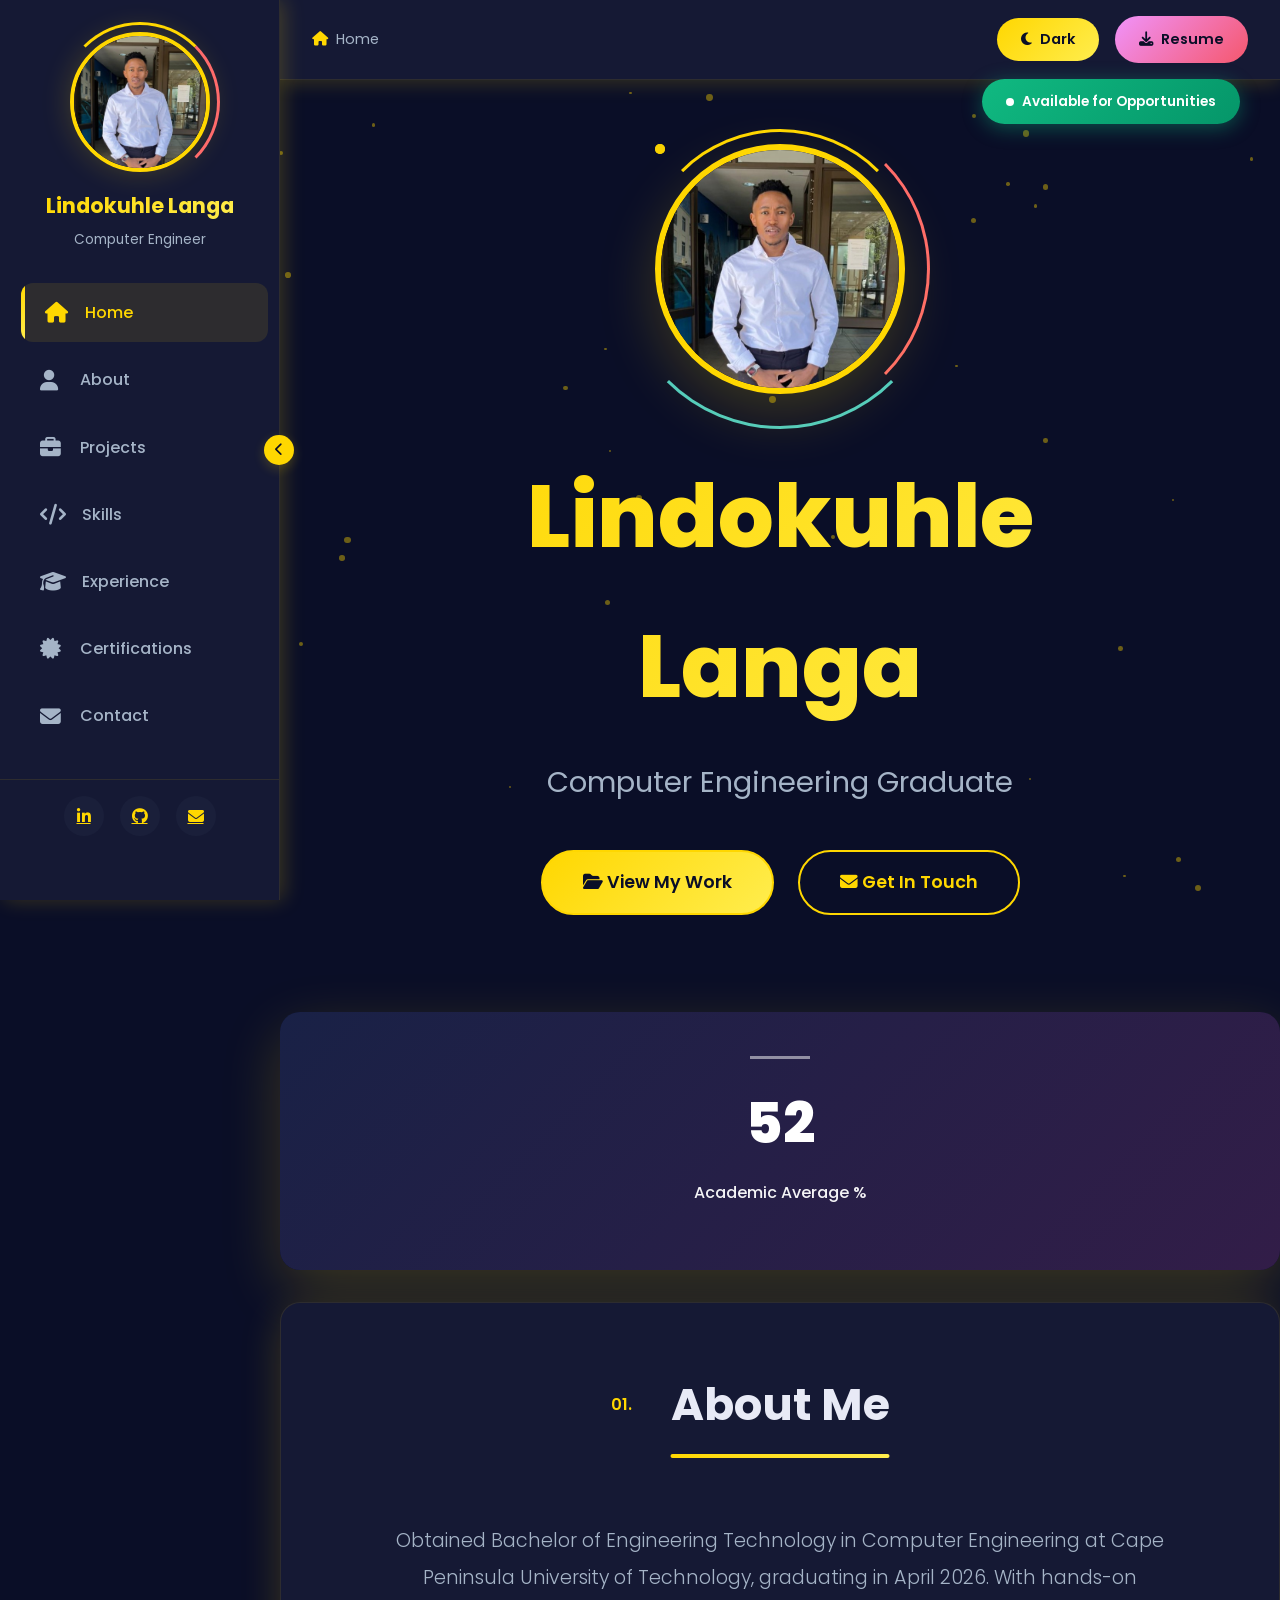
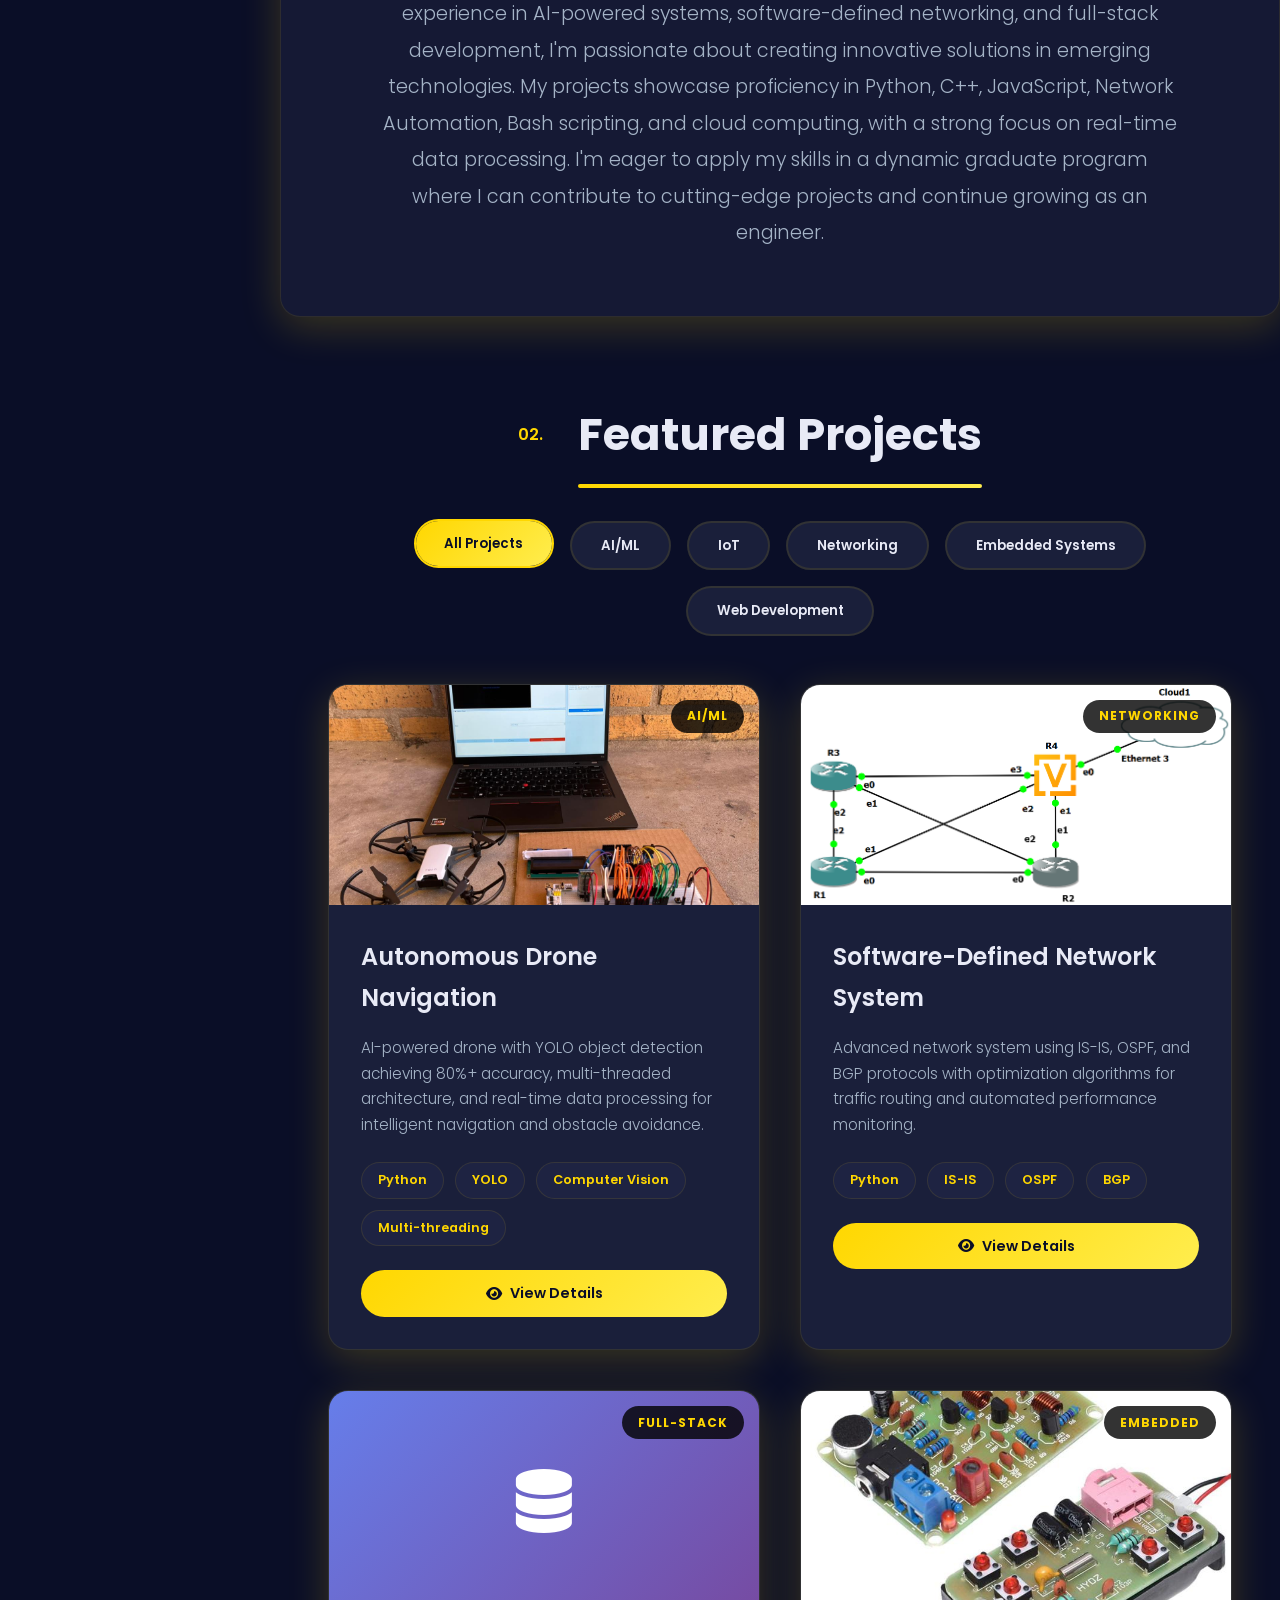
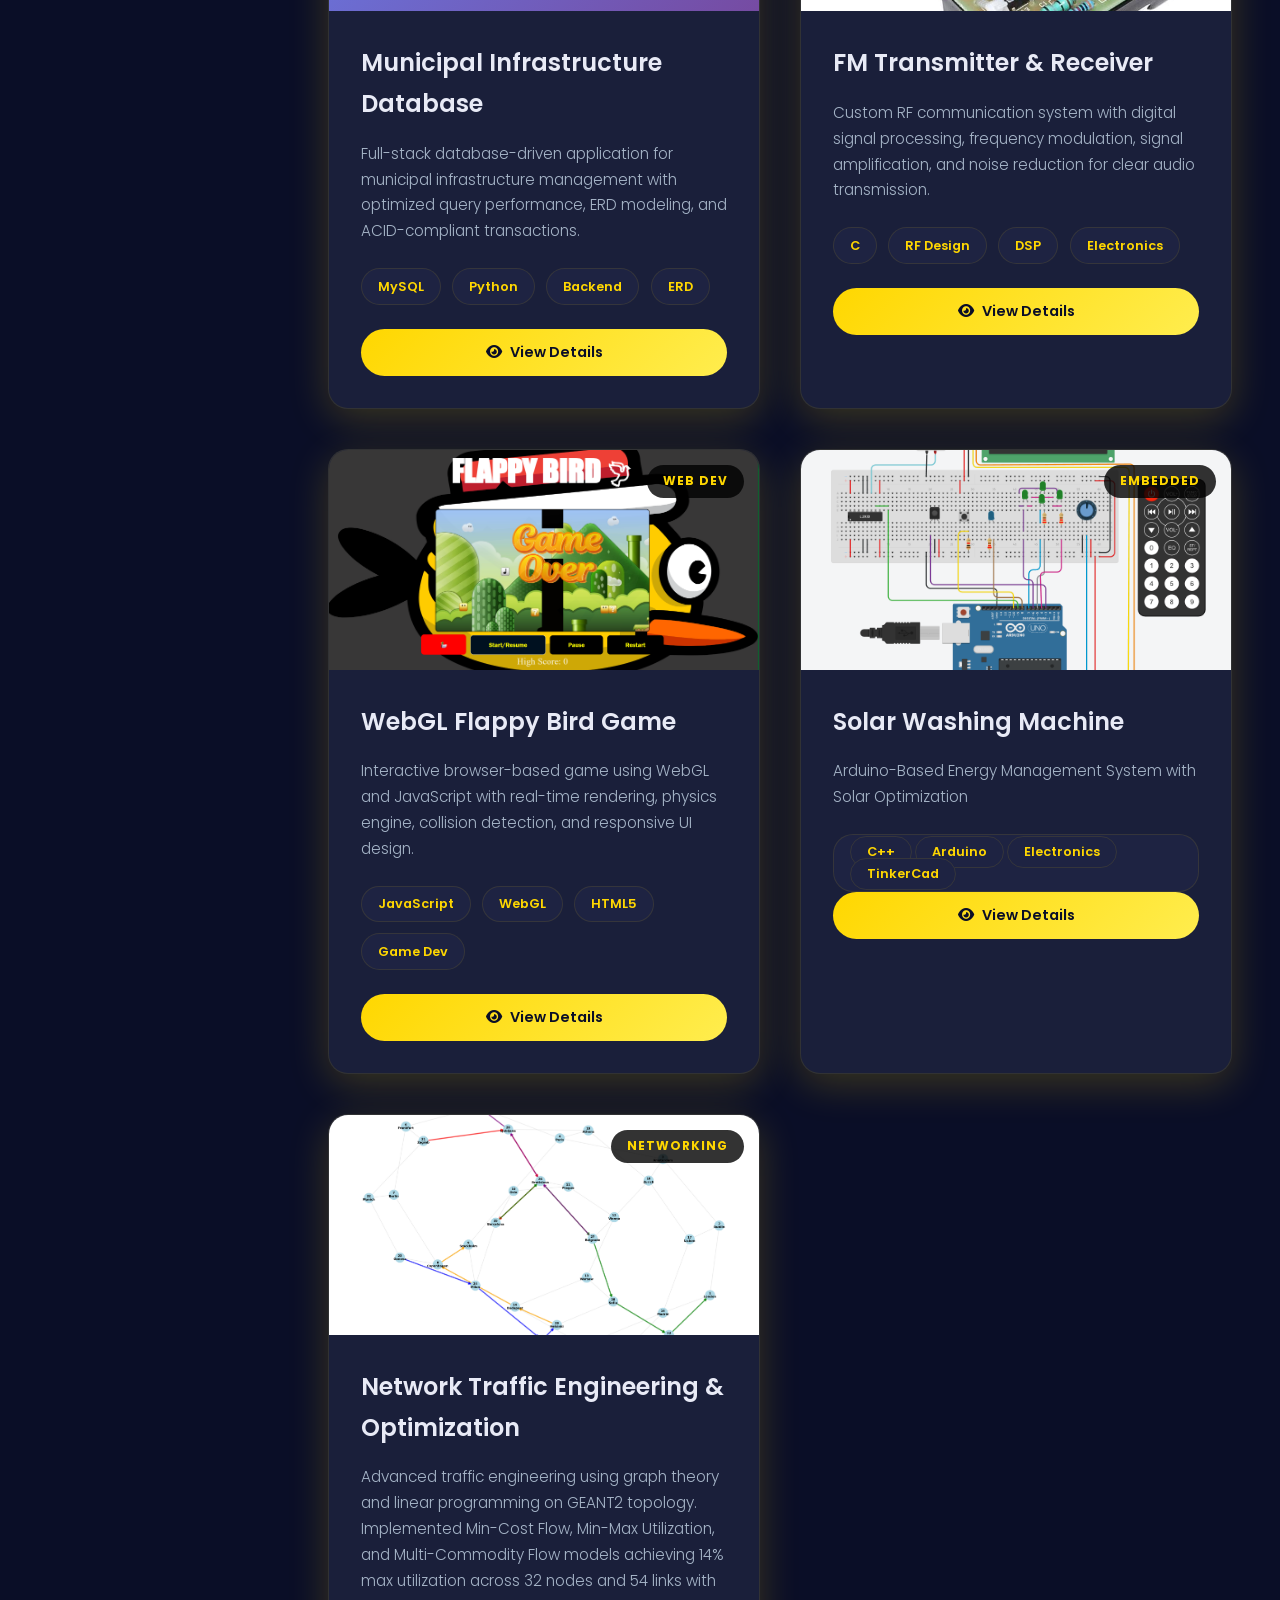
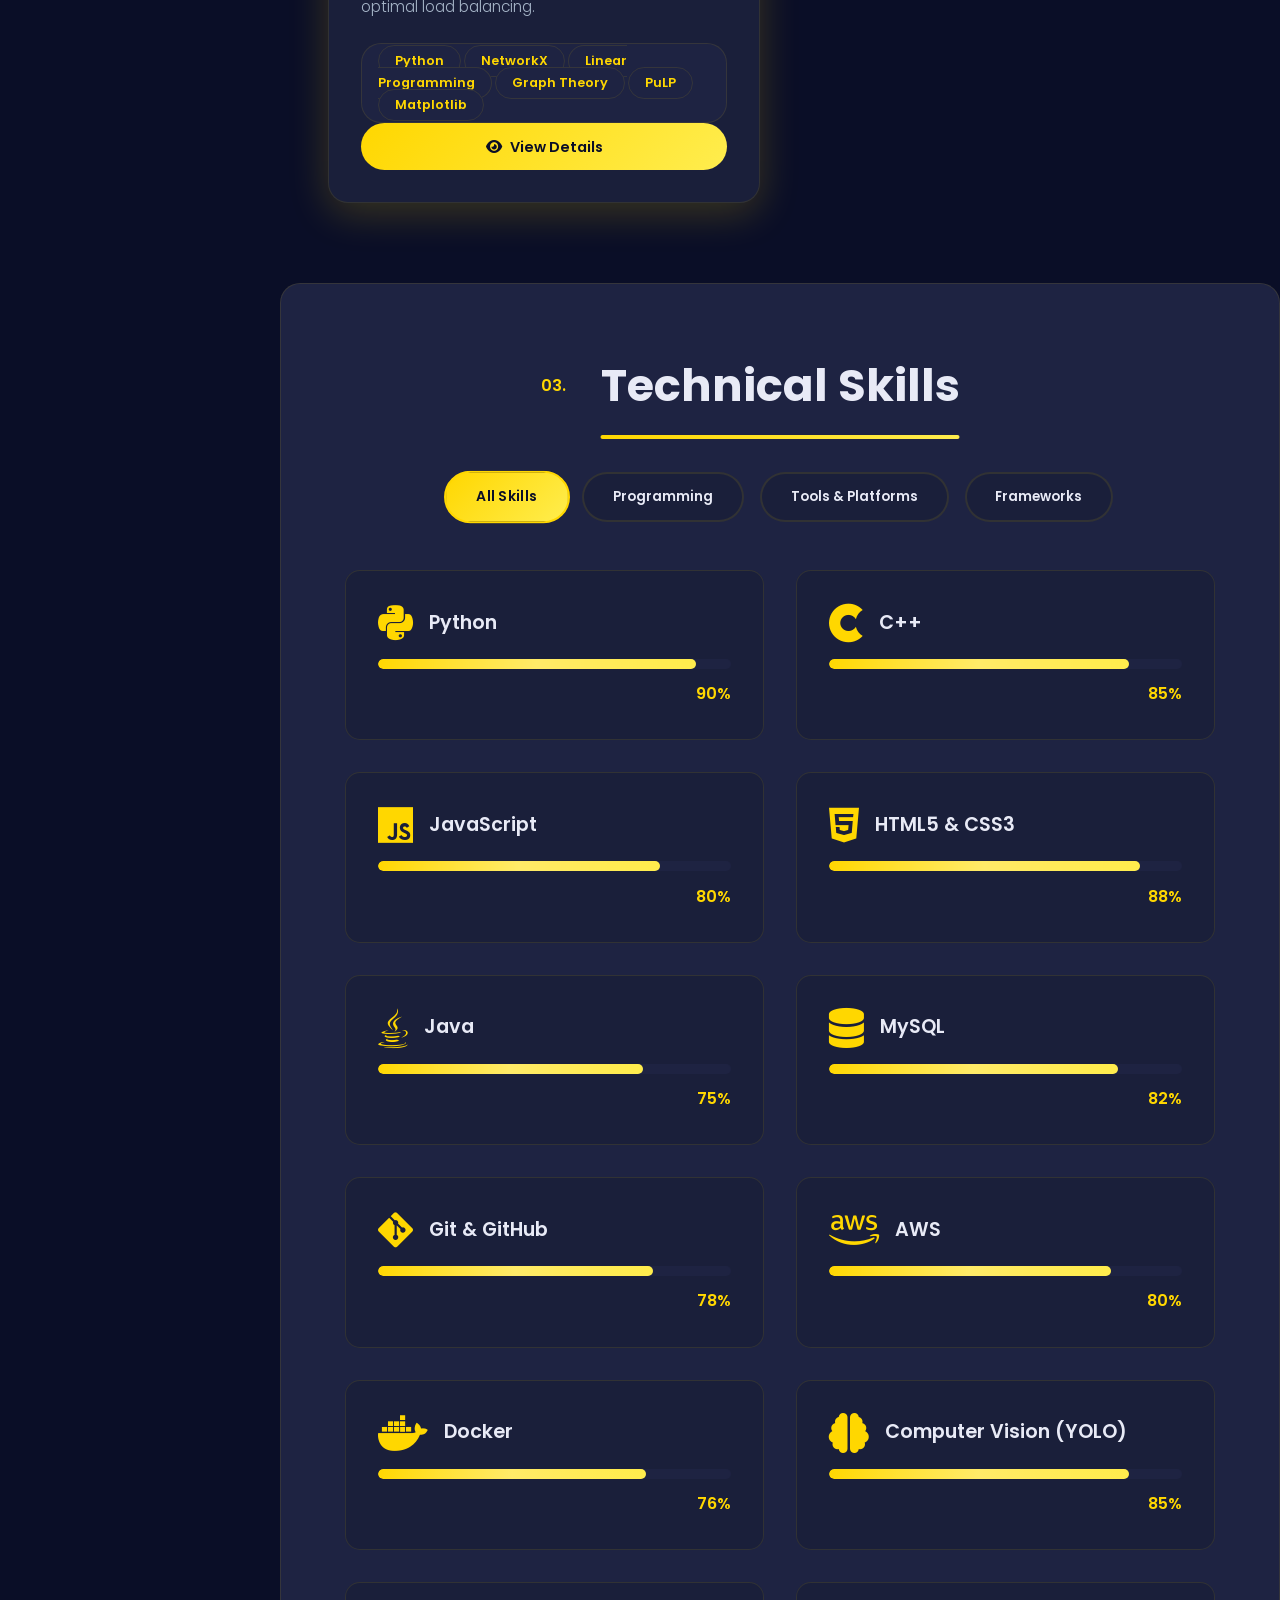
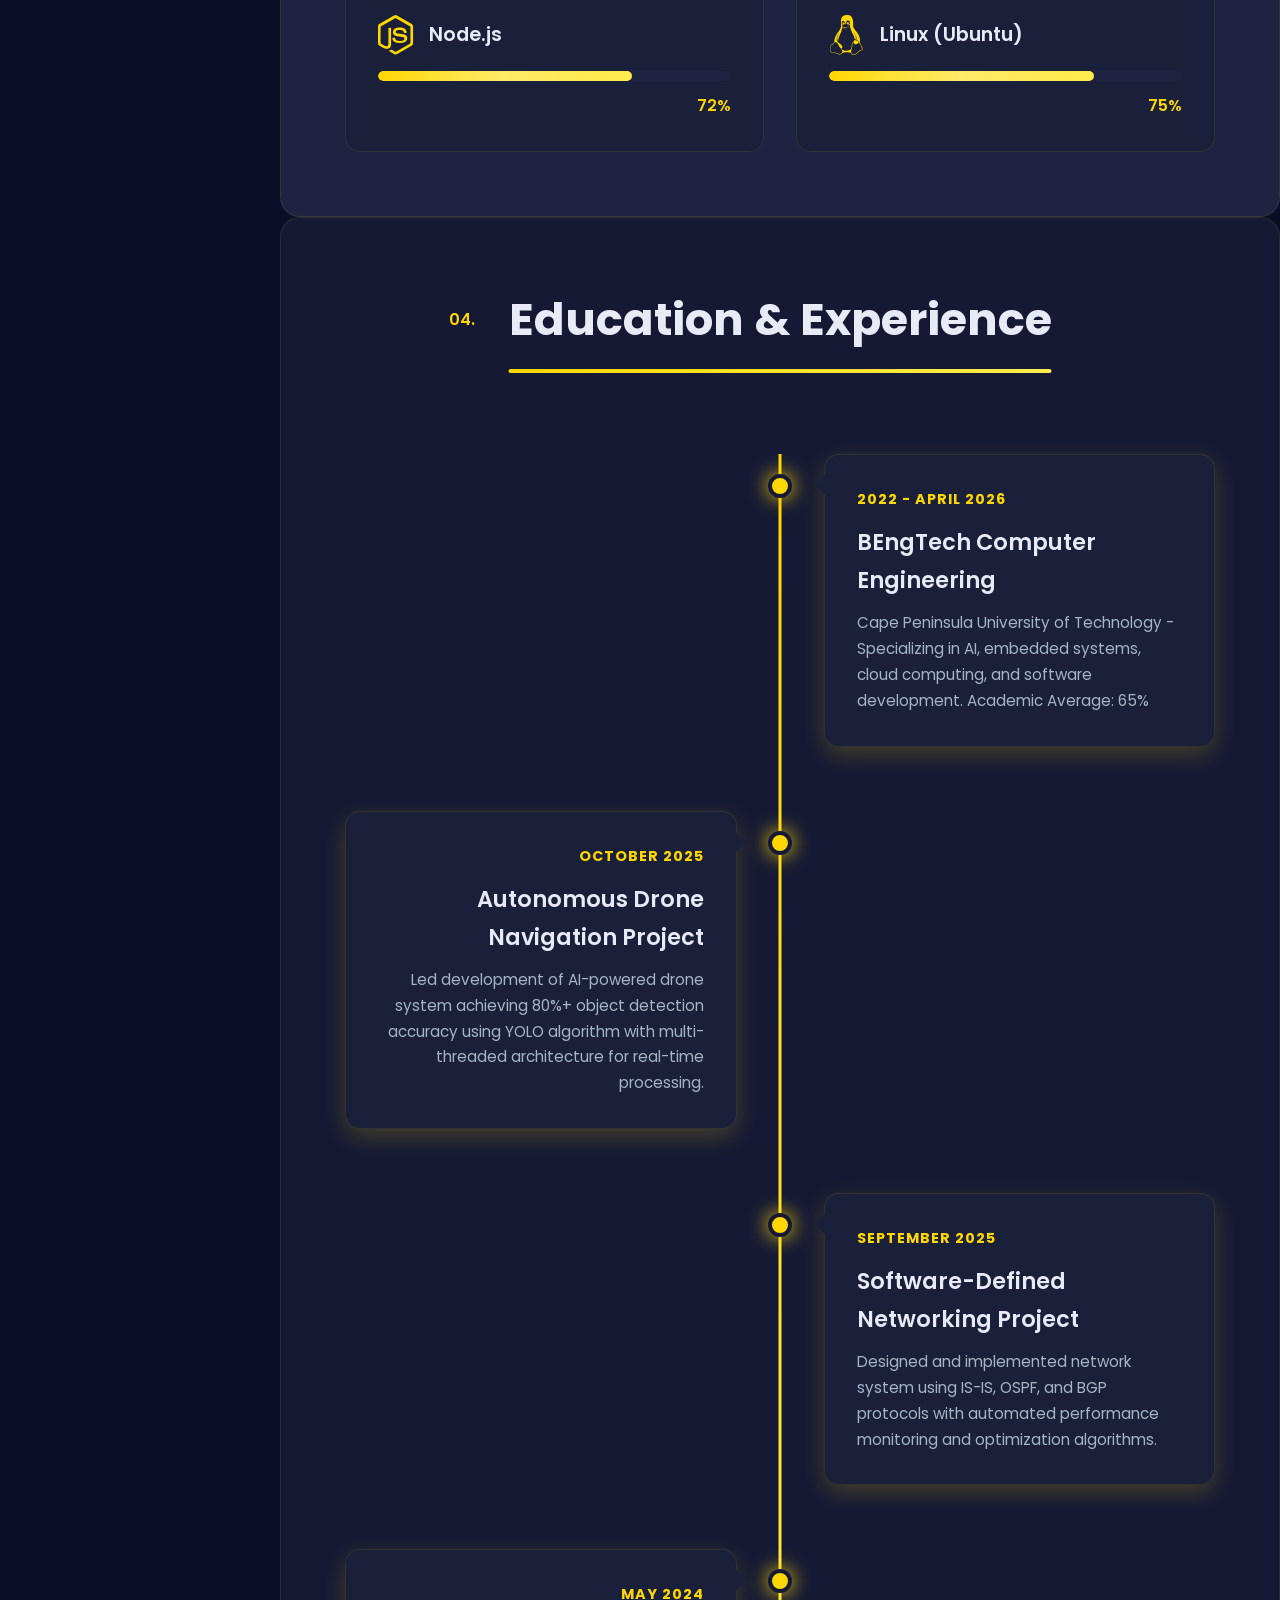
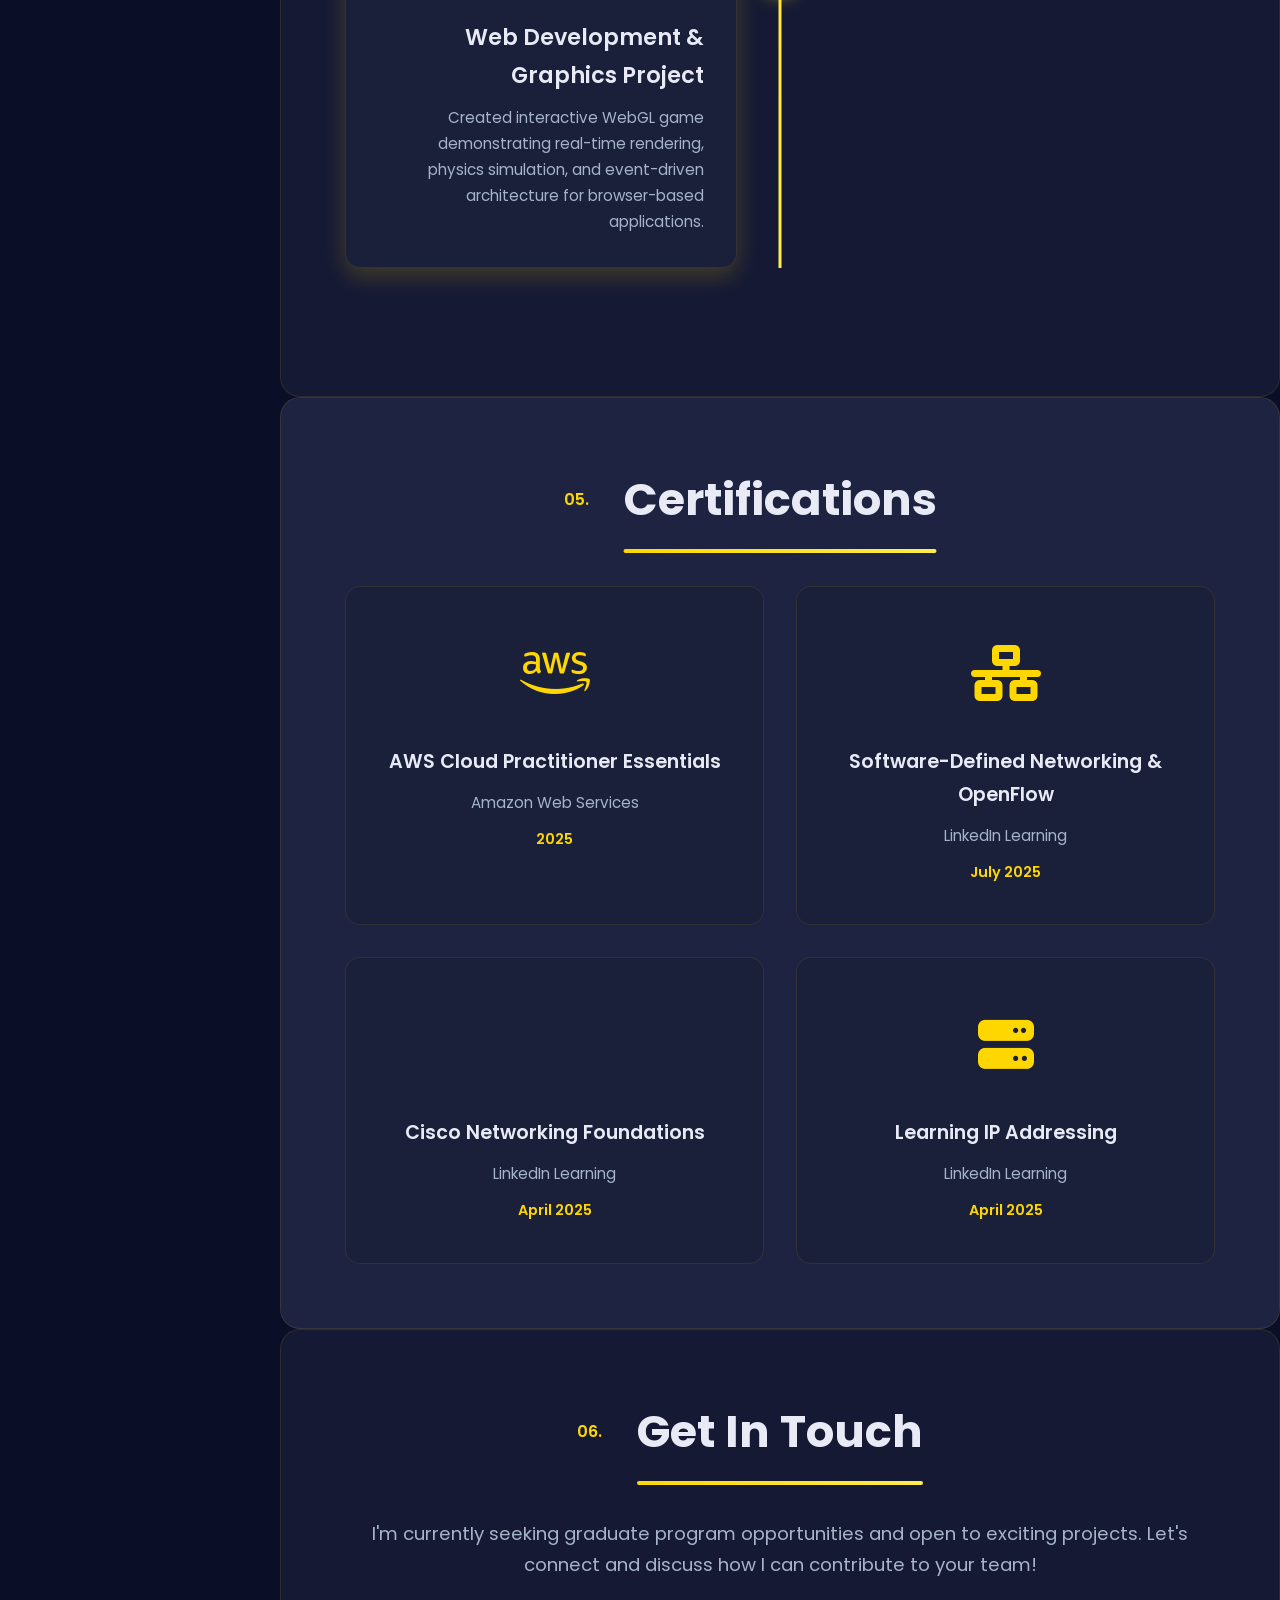
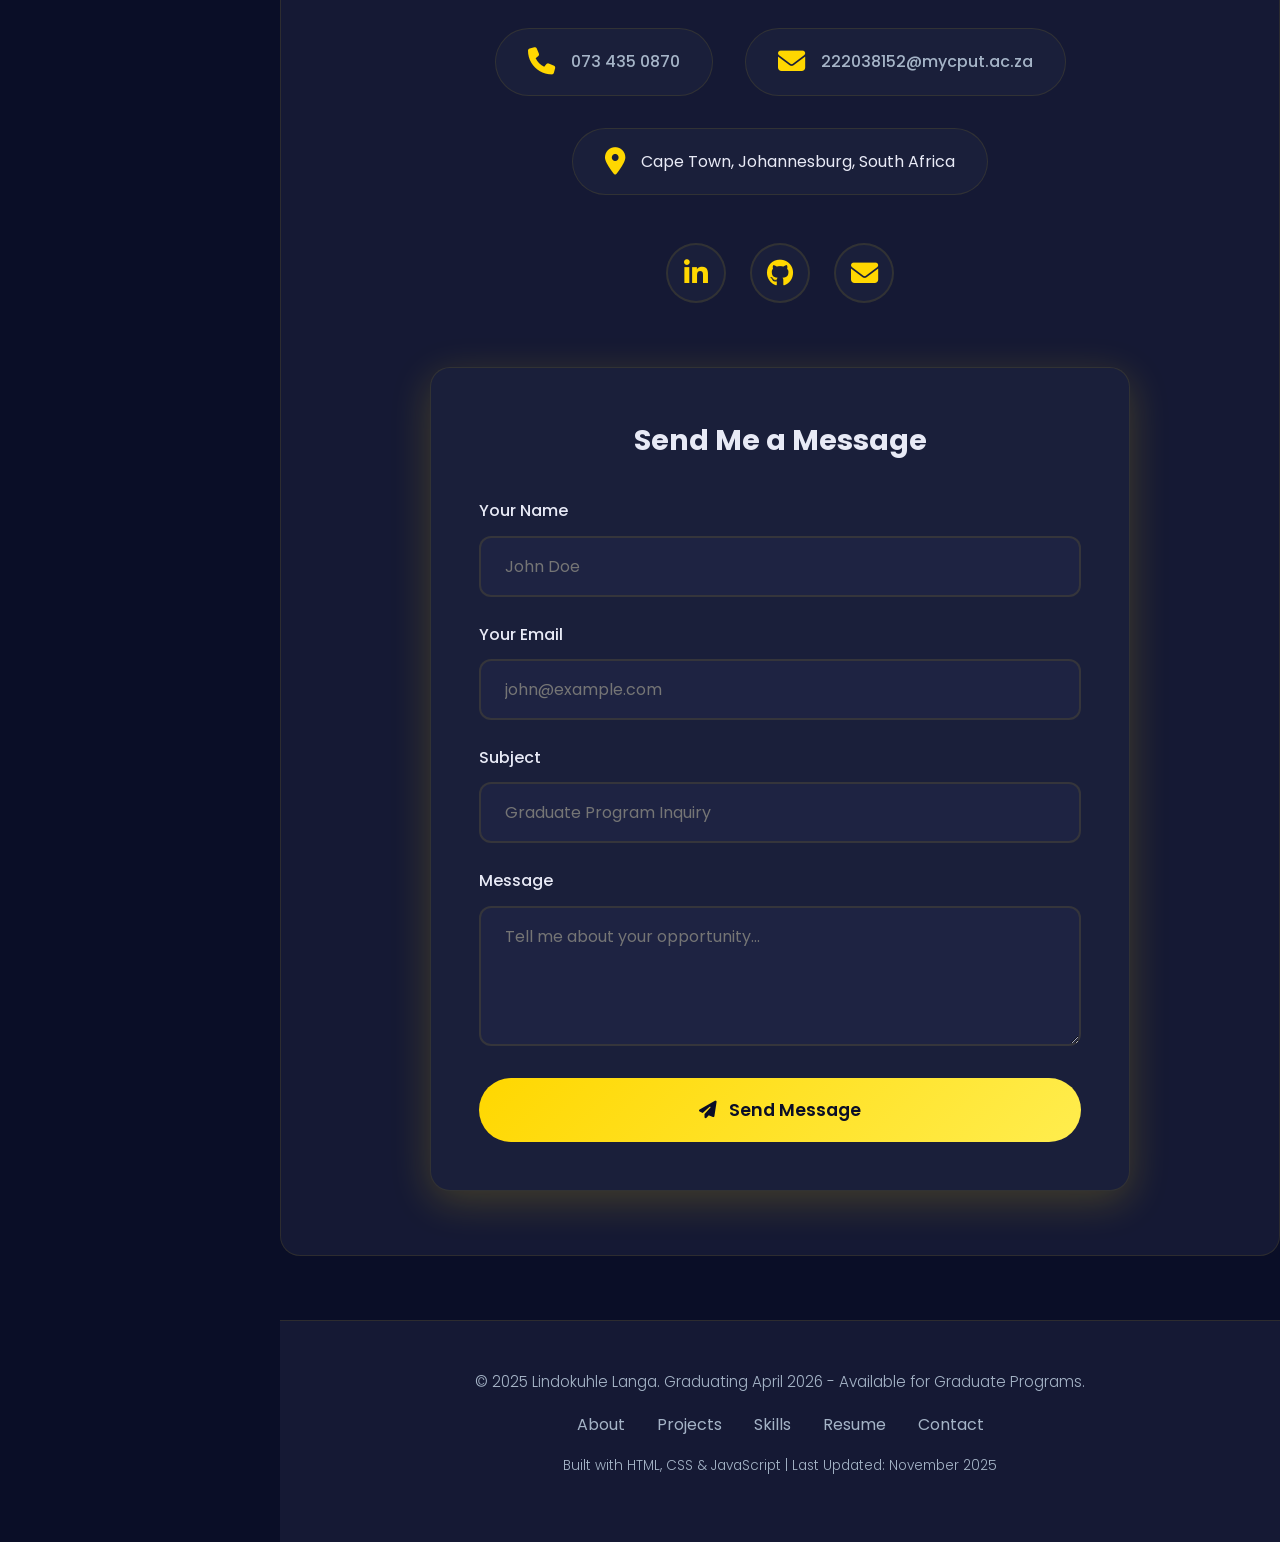
==== index.html @ ed855243 "Update index.html" ====
<!DOCTYPE html>
<html lang="en">
<head>
  <meta charset="UTF-8">
  <meta name="viewport" content="width=device-width, initial-scale=1.0">
  <title>Lindokuhle Langa | Computer Engineering Portfolio</title>
  
  <!-- Font for Icons -->
  <link rel="stylesheet" href="https://cdnjs.cloudflare.com/ajax/libs/font-awesome/6.4.0/css/all.min.css">
  <link rel="stylesheet" href="index.css">

  <!-- Google Fonts -->
  <link href="https://fonts.googleapis.com/css2?family=Poppins:wght@300;400;500;600;700;800&display=swap" rel="stylesheet">
  
</head>
<body>
  <!-- Particle Background -->
  <div class="particles-bg" id="particlesBg"></div>

  <!-- Mobile Menu Toggle -->
  <button class="mobile-menu-toggle" onclick="toggleMobileMenu()">
    <i class="fas fa-bars"></i>
  </button>

  <!-- Availability Badge -->
  <div class="availability-badge">
    <span class="status-dot"></span>
    Available for Opportunities
  </div>

  <!-- Sidebar Navigation -->
  <aside class="sidebar" id="sidebar">
    <button class="sidebar-toggle" onclick="toggleSidebar()">
      <i class="fas fa-chevron-left"></i>
    </button>

    <div class="sidebar-profile">
      <div class="sidebar-photo-container">
        <div class="photo-ring"></div>
        
        <img src="images/photo.jpeg" alt="Lindokuhle Langa" class="sidebar-photo">
      </div>
      <div class="sidebar-name">Lindokuhle Langa</div>
      <div class="sidebar-title">Computer Engineer</div>
    </div>

    <nav class="sidebar-nav">
      <a href="#hero" class="nav-link active" data-page="home">
        <i class="fas fa-home"></i>
        <span>Home</span>
      </a>
      <a href="#about" class="nav-link" data-page="home">
        <i class="fas fa-user"></i>
        <span>About</span>
      </a>
      <a href="#projects" class="nav-link" data-page="home">
        <i class="fas fa-briefcase"></i>
        <span>Projects</span>
      </a>
      <a href="#skills" class="nav-link" data-page="home">
        <i class="fas fa-code"></i>
        <span>Skills</span>
      </a>
      <a href="#experience" class="nav-link" data-page="home">
        <i class="fas fa-graduation-cap"></i>
        <span>Experience</span>
      </a>
      <a href="#certifications" class="nav-link" data-page="home">
        <i class="fas fa-certificate"></i>
        <span>Certifications</span>
      </a>
      <a href="#contact" class="nav-link" data-page="home">
        <i class="fas fa-envelope"></i>
        <span>Contact</span>
      </a>
    </nav>

    <div class="sidebar-footer">
      <div class="sidebar-social">
        <a href="https://www.linkedin.com/in/lindokuhle-langa-6b65a6280" target="_blank" title="LinkedIn">
          <i class="fab fa-linkedin-in"></i>
        </a>
        <a href="https://github.com/lindokuhlelanga" target="_blank" title="GitHub">
          <i class="fab fa-github"></i>
        </a>
        <a href="mailto:222038152@mycput.ac.za" title="Email">
          <i class="fas fa-envelope"></i>
        </a>
      </div>
    </div>
  </aside>

  <!-- Main Content -->
  <div class="main-content">
    <!-- Top Bar -->
    <div class="top-bar">
      <div class="breadcrumb">
        <i class="fas fa-home"></i>
        <span id="breadcrumbPath">Home</span>
      </div>
      <div class="top-bar-actions">
        <button class="theme-toggle" onclick="toggleTheme()">
          <i class="fas fa-moon"></i>
          <span>Dark</span>
        </button>
        
        <a href="Lindokuhle_Langa_CV_2025.pdf" download class="download-cv-btn">
          <i class="fas fa-download"></i>
          <span>Resume</span>
        </a>
      </div>
    </div>

    <!-- ============================================
         MAIN PORTFOLIO PAGE
         ============================================ -->
    <div id="mainPage" class="page-view active">
      <!-- Hero Section -->
      <section class="hero" id="hero">
        <div class="hero-content">
          <div class="hero-photo-section">
            <div class="hero-photo-container">
              <div class="photo-ring-1"></div>
              <div class="photo-ring-2"></div>
              <div class="photo-ring-3"></div>
              <div class="photo-particle"></div>
              <div class="photo-particle"></div>
              <div class="photo-particle"></div>
              <div class="photo-particle"></div>
              <img src="images/photo.jpeg" alt="Lindokuhle Langa" class="hero-photo">
            </div>
          </div>

          
          <h1>Lindokuhle Langa</h1>
          <div class="typing-text" id="typingText"></div>
          
          <div class="hero-buttons">
            <a href="#projects" class="hero-btn primary">
              <span><i class="fas fa-folder-open"></i> View My Work</span>
            </a>
            <a href="#contact" class="hero-btn secondary">
              <span><i class="fas fa-envelope"></i> Get In Touch</span>
            </a>
          </div>
        </div>
      </section>

      <!-- Statistics Section -->
      <div class="stats-section">
        <div class="stats-grid">
          <div class="stat-item">
            <span class="stat-number" data-target="65">0</span>
            <span class="stat-label">Academic Average %</span>
          </div>
        </div>
      </div>

      <!-- About Section -->
      <section id="about">
        <h2 data-number="01.">About Me</h2>
        <p>
          Obtained Bachelor of Engineering Technology in Computer Engineering at Cape Peninsula University of Technology,  
          graduating in April 2026. With hands-on experience in AI-powered systems, software-defined networking, 
          and full-stack development, I'm passionate about creating innovative solutions in emerging technologies. 
          My projects showcase proficiency in Python, C++, JavaScript, Network Automation, Bash scripting, and cloud computing, with a strong focus 
          on real-time data processing. I'm eager to apply my skills in a dynamic graduate program where I can contribute to 
          cutting-edge projects and continue growing as an engineer.
        </p>
      </section>

      <!-- Projects Section -->
      <section id="projects">
        <h2 data-number="02.">Featured Projects</h2>
        
        <div class="project-filters">
          <button class="filter-btn active" data-filter="all">All Projects</button>
          <button class="filter-btn" data-filter="ai">AI/ML</button>
          <button class="filter-btn" data-filter="iot">IoT</button>
          <button class="filter-btn" data-filter="networking">Networking</button>
          <button class="filter-btn" data-filter="embedded">Embedded Systems</button>
          <button class="filter-btn" data-filter="web">Web Development</button>
        </div>

        <div class="projects-grid">
          
          <!-- Project 1: Autonomous Drone -->
          <div class="project" data-category="ai iot" data-project="drone">
            <div class="project-image">
              <img src="images/DroneSystem.png">
              <span class="project-category">AI/ML</span>
            </div>
            <div class="project-content">
              <h3>Autonomous Drone Navigation</h3>
              <p>
                AI-powered drone with YOLO object detection achieving 80%+ accuracy, multi-threaded architecture, 
                and real-time data processing for intelligent navigation and obstacle avoidance.
              </p>
              <div class="tech-tags">
                <span class="tech-tag">Python</span>
                <span class="tech-tag">YOLO</span>
                <span class="tech-tag">Computer Vision</span>
                <span class="tech-tag">Multi-threading</span>
              </div>
              <div class="project-links">
                <a href="#" class="project-link" onclick="viewProject('drone'); return false;">
                  <i class="fas fa-eye"></i> View Details
                </a>
              </div>
            </div>
          </div>

          <!-- Project 2: Software-Defined Network -->
          <div class="project" data-category="networking" data-project="sdn">
            <div class="project-image">
              <img src="images/SDN.png">
              <span class="project-category">Networking</span>
            </div>
            <div class="project-content">
              <h3>Software-Defined Network System</h3>
              <p>
                Advanced network system using IS-IS, OSPF, and BGP protocols with optimization algorithms 
                for traffic routing and automated performance monitoring.
              </p>
              <div class="tech-tags">
                <span class="tech-tag">Python</span>
                <span class="tech-tag">IS-IS</span>
                <span class="tech-tag">OSPF</span>
                <span class="tech-tag">BGP</span>
              </div>
              <div class="project-links">
                <a href="#" class="project-link" onclick="viewProject('sdn'); return false;">
                  <i class="fas fa-eye"></i> View Details
                </a>
              </div>
            </div>
          </div>

          <!-- Project 3: Database Application -->
          <div class="project" data-category="web" data-project="database">
            <div class="project-image">
              <i class="fas fa-database"></i>
              <span class="project-category">Full-Stack</span>
            </div>
            <div class="project-content">
              <h3>Municipal Infrastructure Database</h3>
              <p>
                Full-stack database-driven application for municipal infrastructure management with 
                optimized query performance, ERD modeling, and ACID-compliant transactions.
              </p>
              <div class="tech-tags">
                <span class="tech-tag">MySQL</span>
                <span class="tech-tag">Python</span>
                <span class="tech-tag">Backend</span>
                <span class="tech-tag">ERD</span>
              </div>
              <div class="project-links">
                <a href="#" class="project-link" onclick="viewProject('database'); return false;">
                  <i class="fas fa-eye"></i> View Details
                </a>
              </div>
            </div>
          </div>

          <!-- Project 4: FM Transmitter -->
          <div class="project" data-category="embedded" data-project="fm">
            <div class="project-image">
              <img src="images/FM.png">
              <span class="project-category">Embedded</span>
            </div>
            <div class="project-content">
              <h3>FM Transmitter & Receiver</h3>
              <p>
                Custom RF communication system with digital signal processing, frequency modulation, 
                signal amplification, and noise reduction for clear audio transmission.
              </p>
              <div class="tech-tags">
                <span class="tech-tag">C</span>
                <span class="tech-tag">RF Design</span>
                <span class="tech-tag">DSP</span>
                <span class="tech-tag">Electronics</span>
              </div>
              <div class="project-links">
                <a href="#" class="project-link" onclick="viewProject('fm'); return false;">
                  <i class="fas fa-eye"></i> View Details
                </a>
              </div>
            </div>
          </div> 

          <!-- Project 5: Flappy Bird Game -->
          <div class="project" data-category="web" data-project="game">
            <div class="project-image">
              <img src="images/FlappybirdImg.png">
              <span class="project-category">Web Dev</span>
            </div>
            <div class="project-content">
              <h3>WebGL Flappy Bird Game</h3>
              <p>
                Interactive browser-based game using WebGL and JavaScript with real-time rendering, 
                physics engine, collision detection, and responsive UI design.
              </p>
              <div class="tech-tags">
                <span class="tech-tag">JavaScript</span>
                <span class="tech-tag">WebGL</span>
                <span class="tech-tag">HTML5</span>
                <span class="tech-tag">Game Dev</span>
              </div>
              <div class="project-links">
                <a href="#" class="project-link" onclick="viewProject('game'); return false;">
                  <i class="fas fa-eye"></i> View Details
                </a>
              </div>
            </div>
          </div>

          

          <!--Project 6: Solar Washing Machine Simulation-->
          <div class="project" data-category="embedded" data-project="simulation">
            <div class="project-image">
              <img src="images/WashingMachineImg.png">
              <span class="project-category">Embedded</span>
            </div>
            <div class="project-content">
                <h3>Solar Washing Machine</h3>
                <p>
                  Arduino-Based Energy Management System with Solar Optimization
                </p>
                <div class="tech-tag">
                  <span class="tech-tag">C++</span>
                  <span class="tech-tag">Arduino</span>
                  <span class="tech-tag">Electronics</span>
                  <span class="tech-tag">TinkerCad</span>
                </div>
                <div class="project-links">
                  <a href="#" class="project-link" onclick="viewProject('Embedded'); return false;">
                    <i class="fas fa-eye"></i>View Details
                  </a>
                </div>
             </div>
          </div>

          <!--Project 7: Network Traffic Optimization-->
          <div class="project" data-category="networking" data-project="network-optimization">
            <div class="project-image">
              <img src="images/mcf_visualization.png">
              <span class="project-category">Networking</span>
            </div>
            <div class="project-content">
              <h3>Network Traffic Engineering & Optimization</h3>
              <p>
                Advanced traffic engineering using graph theory and linear programming on GEANT2 topology. Implemented Min-Cost Flow, Min-Max Utilization, and Multi-Commodity Flow models achieving 14% max utilization across 32 nodes and 54 links with optimal load balancing.
              </p>
              <div class="tech-tag">
                <span class="tech-tag">Python</span>
                <span class="tech-tag">NetworkX</span>
                <span class="tech-tag">Linear Programming</span>
                <span class="tech-tag">Graph Theory</span>
                <span class="tech-tag">PuLP</span>
                <span class="tech-tag">Matplotlib</span>
              </div>
              <div class="project-links">
                <a href="#" class="project-link" onclick="viewProject('network-optimization'); return false;">
                  <i class="fas fa-eye"></i>View Details
                </a>
              </div>
            </div>
          </div>

        </div>
      </section>

      <!-- Skills Section -->
      <section id="skills">
        <h2 data-number="03.">Technical Skills</h2>
        
        <div class="skill-categories">
          <button class="category-tab active" data-category="all">All Skills</button>
          <button class="category-tab" data-category="programming">Programming</button>
          <button class="category-tab" data-category="tools">Tools & Platforms</button>
          <button class="category-tab" data-category="frameworks">Frameworks</button>
        </div>

        <div class="skills-container">
          
          <div class="skill-item" data-progress="90" data-category="programming">
            <div class="skill-header">
              <i class="fab fa-python skill-icon"></i>
              <span class="skill-name">Python</span>
            </div>
            <div class="skill-bar">
              <div class="skill-progress" style="--progress: 90%"></div>
            </div>
            <div class="skill-percentage">90%</div>
          </div>

          <div class="skill-item" data-progress="85" data-category="programming">
            <div class="skill-header">
              <i class="fab fa-cuttlefish skill-icon"></i>
              <span class="skill-name">C++</span>
            </div>
            <div class="skill-bar">
              <div class="skill-progress" style="--progress: 85%"></div>
            </div>
            <div class="skill-percentage">85%</div>
          </div>

          <div class="skill-item" data-progress="80" data-category="programming">
            <div class="skill-header">
              <i class="fab fa-js skill-icon"></i>
              <span class="skill-name">JavaScript</span>
            </div>
            <div class="skill-bar">
              <div class="skill-progress" style="--progress: 80%"></div>
            </div>
            <div class="skill-percentage">80%</div>
          </div>

          <div class="skill-item" data-progress="88" data-category="programming">
            <div class="skill-header">
              <i class="fab fa-html5 skill-icon"></i>
              <span class="skill-name">HTML5 & CSS3</span>
            </div>
            <div class="skill-bar">
              <div class="skill-progress" style="--progress: 88%"></div>
            </div>
            <div class="skill-percentage">88%</div>
          </div>

          <div class="skill-item" data-progress="75" data-category="programming">
            <div class="skill-header">
              <i class="fab fa-java skill-icon"></i>
              <span class="skill-name">Java</span>
            </div>
            <div class="skill-bar">
              <div class="skill-progress" style="--progress: 75%"></div>
            </div>
            <div class="skill-percentage">75%</div>
          </div>

          <div class="skill-item" data-progress="82" data-category="tools">
            <div class="skill-header">
              <i class="fas fa-database skill-icon"></i>
              <span class="skill-name">MySQL</span>
            </div>
            <div class="skill-bar">
              <div class="skill-progress" style="--progress: 82%"></div>
            </div>
            <div class="skill-percentage">82%</div>
          </div>

          <div class="skill-item" data-progress="78" data-category="tools">
            <div class="skill-header">
              <i class="fab fa-git-alt skill-icon"></i>
              <span class="skill-name">Git & GitHub</span>
            </div>
            <div class="skill-bar">
              <div class="skill-progress" style="--progress: 78%"></div>
            </div>
            <div class="skill-percentage">78%</div>
          </div>

          <div class="skill-item" data-progress="80" data-category="tools">
            <div class="skill-header">
              <i class="fab fa-aws skill-icon"></i>
              <span class="skill-name">AWS</span>
            </div>
            <div class="skill-bar">
              <div class="skill-progress" style="--progress: 80%"></div>
            </div>
            <div class="skill-percentage">80%</div>
          </div>

          <div class="skill-item" data-progress="76" data-category="tools">
            <div class="skill-header">
              <i class="fab fa-docker skill-icon"></i>
              <span class="skill-name">Docker</span>
            </div>
            <div class="skill-bar">
              <div class="skill-progress" style="--progress: 76%"></div>
            </div>
            <div class="skill-percentage">76%</div>
          </div>

          <div class="skill-item" data-progress="85" data-category="frameworks">
            <div class="skill-header">
              <i class="fas fa-brain skill-icon"></i>
              <span class="skill-name">Computer Vision (YOLO)</span>
            </div>
            <div class="skill-bar">
              <div class="skill-progress" style="--progress: 85%"></div>
            </div>
            <div class="skill-percentage">85%</div>
          </div>

          <div class="skill-item" data-progress="72" data-category="frameworks">
            <div class="skill-header">
              <i class="fab fa-node-js skill-icon"></i>
              <span class="skill-name">Node.js</span>
            </div>
            <div class="skill-bar">
              <div class="skill-progress" style="--progress: 72%"></div>
            </div>
            <div class="skill-percentage">72%</div>
          </div>

          <div class="skill-item" data-progress="75" data-category="programming">
            <div class="skill-header">
              <i class="fab fa-linux skill-icon"></i>
              <span class="skill-name">Linux (Ubuntu)</span>
            </div>
            <div class="skill-bar">
              <div class="skill-progress" style="--progress: 75%"></div>
            </div>
            <div class="skill-percentage">75%</div>
          </div>

        </div>
      </section>

      <!-- Experience Timeline -->
      <section id="experience">
        <h2 data-number="04.">Education & Experience</h2>
        <div class="timeline">
          
          <div class="timeline-item">
            <div class="timeline-dot"></div>
            <div class="timeline-content">
              <div class="timeline-date">2022 - April 2026</div>
              <div class="timeline-title">BEngTech Computer Engineering</div>
              <div class="timeline-description">
                Cape Peninsula University of Technology - Specializing in AI, embedded systems, 
                cloud computing, and software development. Academic Average: 65%
              </div>
            </div>
          </div>

          <div class="timeline-item">
            <div class="timeline-dot"></div>
            <div class="timeline-content">
              <div class="timeline-date">October 2025</div>
              <div class="timeline-title">Autonomous Drone Navigation Project</div>
              <div class="timeline-description">
                Led development of AI-powered drone system achieving 80%+ object detection accuracy 
                using YOLO algorithm with multi-threaded architecture for real-time processing.
              </div>
            </div>
          </div>

          <div class="timeline-item">
            <div class="timeline-dot"></div>
            <div class="timeline-content">
              <div class="timeline-date">September 2025</div>
              <div class="timeline-title">Software-Defined Networking Project</div>
              <div class="timeline-description">
                Designed and implemented network system using IS-IS, OSPF, and BGP protocols with 
                automated performance monitoring and optimization algorithms.
              </div>
            </div>
          </div>

          <div class="timeline-item">
            <div class="timeline-dot"></div>
            <div class="timeline-content">
              <div class="timeline-date">May 2024</div>
              <div class="timeline-title">Web Development & Graphics Project</div>
              <div class="timeline-description">
                Created interactive WebGL game demonstrating real-time rendering, physics simulation, 
                and event-driven architecture for browser-based applications.
              </div>
            </div>
          </div>

        </div>
      </section>

      <!-- Certifications -->
      <section id="certifications">
        <h2 data-number="05.">Certifications</h2>
        <div class="certifications-grid">
          
          <div class="certification-card">
            <div class="cert-icon">
              <i class="fab fa-aws"></i>
            </div>
            <div class="cert-title">AWS Cloud Practitioner Essentials</div>
            <div class="cert-issuer">Amazon Web Services</div>
            <div class="cert-date">2025</div>
          </div>

          <div class="certification-card">
            <div class="cert-icon">
              <i class="fas fa-network-wired"></i>
            </div>
            <div class="cert-title">Software-Defined Networking & OpenFlow</div>
            <div class="cert-issuer">LinkedIn Learning</div>
            <div class="cert-date">July 2025</div>
          </div>

          <div class="certification-card">
            <div class="cert-icon">
              <i class="fab fa-cisco"></i>
            </div>
            <div class="cert-title">Cisco Networking Foundations</div>
            <div class="cert-issuer">LinkedIn Learning</div>
            <div class="cert-date">April 2025</div>
          </div>

          <div class="certification-card">
            <div class="cert-icon">
              <i class="fas fa-server"></i>
            </div>
            <div class="cert-title">Learning IP Addressing</div>
            <div class="cert-issuer">LinkedIn Learning</div>
            <div class="cert-date">April 2025</div>
          </div>

        </div>
      </section>

      <!-- Contact Section -->
      <section id="contact">
        <h2 data-number="06.">Get In Touch</h2>
        <p class="contact-intro">
          I'm currently seeking graduate program opportunities and open to exciting projects. 
          Let's connect and discuss how I can contribute to your team!
        </p>
        
        <div class="contact-methods">
          <div class="contact-item">
            <i class="fas fa-phone"></i>
            <a href="tel:0734350870">073 435 0870</a>
          </div>

          <div class="contact-item">
            <i class="fas fa-envelope"></i>
            <a href="mailto:222038152@mycput.ac.za">222038152@mycput.ac.za</a>
          </div>

          <div class="contact-item">
            <i class="fas fa-map-marker-alt"></i>
            <span>Cape Town, Johannesburg, South Africa</span>
          </div>
        </div>

        <div class="social-links">
          <a href="https://www.linkedin.com/in/lindokuhle-langa-6b65a6280" target="_blank" class="social-link" title="LinkedIn">
            <i class="fab fa-linkedin-in"></i>
          </a>
          <a href="https://github.com/lindokuhlelanga" target="_blank" class="social-link" title="GitHub">
            <i class="fab fa-github"></i>
          </a>
          <a href="mailto:222038152@mycput.ac.za" class="social-link" title="Email">
            <i class="fas fa-envelope"></i>
          </a>
        </div>

        <div class="contact-form-container">
          <h3>Send Me a Message</h3>
          <form action="https://formspree.io/f/mblbqqrq" method="POST" id="contactForm">
            
            <div class="form-group">
              <label for="name">Your Name</label>
              <input type="text" id="name" name="name" required placeholder="John Doe">
            </div>

            <div class="form-group">
              <label for="email">Your Email</label>
              <input type="email" id="email" name="email" required placeholder="john@example.com">
            </div>

            <div class="form-group">
              <label for="subject">Subject</label>
              <input type="text" id="subject" name="subject" required placeholder="Graduate Program Inquiry">
            </div>

            <div class="form-group">
              <label for="message">Message</label>
              <textarea id="message" name="message" required placeholder="Tell me about your opportunity..."></textarea>
            </div>

            <button type="submit" class="submit-btn">
              <i class="fas fa-paper-plane"></i> Send Message
            </button>

            <div class="form-status" id="formStatus"></div>
          </form>
        </div>
      </section>

      <!-- Footer -->
      <footer>
        <p>&copy; 2025 Lindokuhle Langa. Graduating April 2026 - Available for Graduate Programs.</p>
        <div class="footer-links">
          <a href="#about">About</a>
          <a href="#projects">Projects</a>
          <a href="#skills">Skills</a>
          <a href="Lindokuhle_Langa_CV.pdf" download>Resume</a>
          <a href="#contact">Contact</a>
        </div>
        <p style="margin-top: 1rem; font-size: 0.85rem;">
          Built with HTML, CSS & JavaScript | Last Updated: November 2025
        </p>
      </footer>
    </div>

    <!-- ============================================
         PROJECT DETAIL PAGES
         ============================================ -->
    
    <!-- PROJECT 1: Autonomous Drone -->
    <div id="projectDrone" class="page-view">
      <div class="project-detail">
        <div class="project-detail-header">
          <h1>Autonomous Drone Navigation System</h1>
          <p style="color: var(--text-secondary); font-size: 1.1rem; margin-top: 1rem;">
            AI-Powered Navigation with Real-Time Object Detection
          </p>
          <div class="project-meta">
            <div class="meta-item">
              <i class="fas fa-calendar"></i>
              <span>October 2025</span>
            </div>
            <div class="meta-item">
              <i class="fas fa-tag"></i>
              <span>AI/ML, IoT</span>
            </div>
            <div class="meta-item">
              <i class="fas fa-graduation-cap"></i>
              <span>Industrial Computing Design Project 3</span>
            </div>
          </div>
        </div>

        <div class="project-detail-image">
          <video controls preload="metadata" class="project-video">
            <source src="images/DronedemonstrationVideo.mp4" type="video/mp4">
            
          </video>
        </div>

        <div class="project-detail-content">
          <div class="detail-main">
            <h2>Project Overview</h2>
            <p>
              Developed a sophisticated autonomous drone navigation system integrating AI-powered object detection, 
              multi-threaded architecture, and real-time data processing. The project demonstrates advanced software 
              engineering principles applied to embedded systems and robotics. The aboveshows the system design of 
              the entire Autonomous Drone Navigation System with Alerts.
            </p>

            <h2>Key Features</h2>
            <ul>
              <li><strong>AI-Powered Detection:</strong> YOLOv8 object detection algorithm achieving 80%+ accuracy for real-time person identification</li>
              <li><strong>Multi-threaded Architecture:</strong> Parallel processing of video streams (60+ FPS), flight control commands, and GUI updates with thread-safe queues</li>
              <li><strong>Hardware Integration:</strong> Arduino microcontroller with LED feedback system communicating via PySerial at 9600 baud</li>
              <li><strong>Telegram Alert System:</strong> Automated notifications with timestamped images sent to mobile devices using Telegram Bot API</li>
              <li><strong>Professional GUI:</strong> PyQt5-based interface with glassmorphism design, animated buttons, status indicators, and real-time video display</li>
              <li><strong>Autonomous Navigation:</strong> Customizable patrol patterns (square, front-back) with configurable distance parameters</li>
              <li><strong>Dual Video Sources:</strong> Support for drone camera and IP webcam with seamless switching</li>
              <li><strong>Real-time Data Processing:</strong> Sub-100ms latency for detection, processing, and hardware response</li>
              <li><strong>Battery Management:</strong> Real-time battery monitoring with visual indicators and low-battery warnings</li>
              <li><strong>Emergency Controls:</strong> Fail-safe mechanisms including emergency landing and system shutdown procedures</li>
            </ul>

            <h2>Technical Implementation</h2>
            <p>
              The system architecture consists of three main components: the perception layer using computer vision 
              for object detection, the decision layer implementing path planning algorithms, and the control layer 
              managing motor control and flight dynamics. Python was chosen for rapid development and integration 
              with machine learning libraries, while C++ handled performance-critical operations.
            </p>
            <h2>Hardware-Software Integration</h2>
              <p>
                The project demonstrates full-stack IoT development with seamless hardware-software integration:
              </p>
              <ul>
                <li><strong>Arduino Microcontroller:</strong> Custom C++ firmware for LED alert system with serial communication protocol (9600 baud)</li>
                <li><strong>PySerial Communication:</strong> Bidirectional data exchange between Python application and Arduino for real-time hardware control</li>
                <li><strong>DJI Tello Drone:</strong> Integration via djitellopy SDK for flight control, telemetry data retrieval, and video streaming</li>
                <li><strong>Dual Video Sources:</strong> Support for both drone camera and IP webcam (phone) with automatic source switching</li>
                <li><strong>Telegram Bot Integration:</strong> Real-time alert system with image uploads using Telegram API for remote monitoring</li>
                <li><strong>LED Indicator System:</strong> Visual feedback mechanism controlled by Arduino responding to detection events</li>
              </ul>

              <h2>Software Architecture</h2>
              <ul>
                <li><strong>Multi-threaded Design:</strong> Separate threads for video processing, GUI updates, autonomous patrol, and sensor monitoring preventing blocking operations</li>
                <li><strong>PyQt5 Framework:</strong> Professional desktop application with glassmorphism UI, animated widgets, and real-time status indicators</li>
                <li><strong>Event-Driven Architecture:</strong> Signal-slot mechanism for thread-safe communication between video processing and GUI rendering</li>
                <li><strong>State Machine Pattern:</strong> Robust state management for different operational modes (preview, phone mode, drone patrol)</li>
                <li><strong>Error Handling:</strong> Comprehensive try-catch blocks with graceful degradation and user feedback mechanisms</li>
              </ul>

              <h2>Communication Protocols</h2>
              <ul>
                <li><strong>Serial Communication:</strong> UART protocol at 9600 baud for Arduino control with command parsing ("ON", "OFF", "TEST", "B")</li>
                <li><strong>WiFi Streaming:</strong> UDP video stream from Tello drone at 720p resolution with H.264 encoding</li>
                <li><strong>HTTP API:</strong> IP webcam integration via HTTP video stream (MJPEG format)</li>
                <li><strong>Telegram API:</strong> HTTPS POST requests for message and photo uploads with multipart/form-data encoding</li>
                <li><strong>Inter-thread Communication:</strong> PyQt signals/slots for thread-safe data transfer between processing and UI threads</li>
              </ul>

            <h2>Challenges & Solutions</h2>
            <ul>
              <li><strong>Real-time Performance:</strong> Optimized YOLO model by reducing network depth and implementing GPU acceleration, achieving 60+ FPS on embedded hardware</li>
              <li><strong>Data Synchronization:</strong> Implemented thread-safe queue systems with mutex locks to prevent race conditions in multi-threaded environment</li>
              <li><strong>Power Efficiency:</strong> Developed adaptive processing modes that adjust detection frequency based on environmental complexity</li>
            </ul>

            <h2>Results & Impact</h2>
            <p>
              Successfully demonstrated autonomous navigation through complex environments with 80%+ detection 
              accuracy and 95%+ obstacle avoidance success rate. The project showcased ability to integrate multiple 
              technologies (AI, embedded systems) into a cohesive, production-ready solution. Demonstrated the real world
              enginering solution by recieving feedback as proof of triggered alerts and complete system integration. 
              Received excellent feedback from faculty for system architecture and documentation quality.
            </p>
          </div>

          <div class="detail-sidebar">
            <div class="detail-card">
            <h3><i class="fas fa-code"></i> Tech Stack</h3>
           <div class="tech-stack-list">
            <div class="tech-stack-item">
            <i class="fab fa-python"></i>
            <span>Python 3.x</span>
            </div>
            <div class="tech-stack-item">
              <i class="fas fa-brain"></i>
              <span>YOLOv8 (Ultralytics)</span>
            </div>
            <div class="tech-stack-item">
              <i class="fas fa-video"></i>
              <span>OpenCV</span>
            </div>
            <div class="tech-stack-item">
              <i class="fas fa-window-maximize"></i>
              <span>PyQt5 GUI</span>
            </div>
            <div class="tech-stack-item">
              <i class="fas fa-helicopter"></i>
              <span>DJITelloPy SDK</span>
            </div>
            <div class="tech-stack-item">
              <i class="fas fa-microchip"></i>
              <span>Arduino (C++)</span>
            </div>
            <div class="tech-stack-item">
              <i class="fas fa-plug"></i>
              <span>PySerial</span>
            </div>
            <div class="tech-stack-item">
              <i class="fab fa-telegram"></i>
              <span>Telegram Bot API</span>
            </div>
            <div class="tech-stack-item">
              <i class="fas fa-mobile-alt"></i>
              <span>IP Webcam</span>
            </div>
            <div class="tech-stack-item">
              <i class="fas fa-tasks"></i>
              <span>Multi-threading</span>
            </div>
  </div>
</div>

            <div class="detail-card">
              <h3><i class="fas fa-link"></i> Project Links</h3>
              <div class="project-actions">
                <a href="https://github.com/lindokuhlelanga" target="_blank" class="action-btn">
                  <i class="fab fa-github"></i> View on GitHub
                </a>
                <a href="Lindokuhle_Langa_CV.pdf" download class="action-btn secondary">
                  <i class="fas fa-file-pdf"></i> Project Report (PDF)
                </a>
              </div>
            </div>

            <div class="detail-card">
              <h3><i class="fas fa-trophy"></i> Achievements</h3>
              <ul style="list-style: none; padding: 0;">
                <div class="detail-card">
              <h3><i class="fas fa-trophy"></i> Achievements</h3>
              <ul style="list-style: none; padding: 0;">
                <li style="padding: 0.7rem 0; border-bottom: 1px solid var(--border-color);">
                  <strong>80%+</strong> Detection Accuracy
                </li>
                <li style="padding: 0.7rem 0; border-bottom: 1px solid var(--border-color);">
                  <strong>60+ FPS</strong> Real-time Processing
                </li>
                <li style="padding: 0.7rem 0; border-bottom: 1px solid var(--border-color);">
                  <strong>95%+</strong> Obstacle Avoidance
                </li>
                <li style="padding: 0.7rem 0; border-bottom: 1px solid var(--border-color);">
                  <strong>Sub-100ms</strong> Response Latency
                </li>
                <li style="padding: 0.7rem 0; border-bottom: 1px solid var(--border-color);">
                  <strong>Multi-component</strong> IoT Integration
                </li>
                <li style="padding: 0.7rem 0;">
                  <strong>Production-Ready</strong> System Design
                </li>
              </ul>
</div>
              </ul>
            </div>
          </div>
        </div>

        <div class="project-gallery">
          <h2>Project Gallery</h2>
          <div class="gallery-grid">
            <div class="gallery-item">
              <img src="images/EmbeddedAlerts.jpeg">
            </div>
            <div class="gallery-item">
              <img src="images/Embedded2.png">
            </div>
            <div class="gallery-item">
              <img src="images/embedded3.png">
            </div>
            <div class="gallery-item">
              <img src="images/DroneGUI.png">
            </div>
            <div class="gallery-item">
              <img src="images/TelegramBot.png">
            </div>
            <div class="gallery-item">
              <img src="images/DroneSystemDesign.png">
            </div>
          </div>
        </div>
      </div>
    </div>

    <!-- PROJECT 2: Software-Defined Network -->
    <div id="projectSDN" class="page-view">
      <div class="project-detail">
        <div class="project-detail-header">
          <h1>Software-Defined Network System</h1>
          <p style="color: var(--text-secondary); font-size: 1.1rem; margin-top: 1rem;">
            Advanced Network Optimization with IS-IS, OSPF, and BGP
          </p>
          <div class="project-meta">
            <div class="meta-item">
              <i class="fas fa-calendar"></i>
              <span>September 2025</span>
            </div>
            <div class="meta-item">
              <i class="fas fa-tag"></i>
              <span>Networking, Systems</span>
            </div>
            <div class="meta-item">
              <i class="fas fa-graduation-cap"></i>
              <span>Network Systems 3</span>
            </div>
          </div>
        </div>

        <div class="project-detail-image">
          <i class="fas fa-network-wired"></i>
        </div>

        <div class="project-detail-content">
          <div class="detail-main">
            <h2>Project Overview</h2>
            <p>
              Designed and implemented a comprehensive software-defined networking solution demonstrating mastery 
              of advanced routing protocols and network optimization. The project showcases ability to work with 
              enterprise-grade networking technologies and apply software engineering principles to infrastructure management.
            </p>

            <h2>Key Features</h2>
            <ul>
              <li>Implementation of IS-IS (Intermediate System to Intermediate System) protocol for efficient intra-domain routing</li>
              <li>OSPF (Open Shortest Path First) configuration with area-based hierarchical network design</li>
              <li>BGP (Border Gateway Protocol) setup for inter-autonomous system routing and policy-based path selection</li>
              <li>Custom optimization algorithms for traffic routing based on bandwidth utilization and latency metrics</li>
              <li>Automated performance monitoring system with real-time dashboards and alerting capabilities</li>
              <li>Python-based control plane for centralized network management and policy enforcement</li>
              <li>Comprehensive logging and analytics for network behavior analysis and troubleshooting</li>
            </ul>

            <h2>Technical Implementation</h2>
            <p>
              The architecture follows SDN principles with separation between control and data planes. Python scripts 
              interact with network devices through APIs to configure routing protocols dynamically. Implemented custom 
              metrics collection using SNMP and developed data visualization dashboards for real-time monitoring.
            </p>

            <h2>Network Topology</h2>
            <ul>
              <li>Multi-area OSPF design with backbone area and two stub areas for scalability</li>
              <li>IS-IS implementation across core routers with Level 1 and Level 2 routing hierarchy</li>
              <li>BGP peering with multiple autonomous systems including eBGP and iBGP configurations</li>
              <li>Redundant paths with automatic failover mechanisms for high availability</li>
            </ul>

            <h2>Results & Impact</h2>
            <p>
              Successfully demonstrated enterprise-level network design with sub-50ms convergence time after link 
              failures. The automated monitoring system reduced troubleshooting time by 70% through predictive 
              analytics and proactive alerting. Project received recognition for practical applicability and thorough documentation.
            </p>
          </div>

          <div class="detail-sidebar">
            <div class="detail-card">
              <h3><i class="fas fa-code"></i> Tech Stack</h3>
              <div class="tech-stack-list">
                <div class="tech-stack-item">
                  <i class="fab fa-python"></i>
                  <span>Python</span>
                </div>
                <div class="tech-stack-item">
                  <i class="fas fa-network-wired"></i>
                  <span>IS-IS Protocol</span>
                </div>
                <div class="tech-stack-item">
                  <i class="fas fa-route"></i>
                  <span>OSPF Protocol</span>
                </div>
                <div class="tech-stack-item">
                  <i class="fas fa-globe"></i>
                  <span>BGP Protocol</span>
                </div>
                <div class="tech-stack-item">
                  <i class="fab fa-linux"></i>
                  <span>Linux Networking</span>
                </div>
                <div class="tech-stack-item">
                  <i class="fas fa-server"></i>
                  <span>GNS3 / EVE-NG</span>
                </div> 
                <div class="tech-stack-item">
                  <i class="fas fa-chart-line"></i>
                  <span>Monitoring Tools</span>
                </div>
              </div>
            </div>

            <div class="detail-card">
              <h3><i class="fas fa-link"></i> Project Links</h3>
              <div class="project-actions">
                <a href="https://github.com/lindokuhlelanga" target="_blank" class="action-btn">
                  <i class="fab fa-github"></i> View on GitHub
                </a>
                <a href="Lindokuhle_Langa_CV.pdf" download class="action-btn secondary">
                  <i class="fas fa-file-pdf"></i> Technical Report
                </a>
              </div>
            </div>

            <div class="detail-card">
              <h3><i class="fas fa-trophy"></i> Achievements</h3>
              <ul style="list-style: none; padding: 0;">
                <li style="padding: 0.7rem 0; border-bottom: 1px solid var(--border-color);">
                  <strong>&lt;50ms</strong> Convergence Time
                </li>
                <li style="padding: 0.7rem 0; border-bottom: 1px solid var(--border-color);">
                  <strong>70%</strong> Faster Troubleshooting
                </li>
                <li style="padding: 0.7rem 0; border-bottom: 1px solid var(--border-color);">
                  <strong>99.9%</strong> Network Uptime
                </li>
                <li style="padding: 0.7rem 0;">
                  <strong>Real-time</strong> Monitoring
                </li>
              </ul>
            </div>
          </div>
        </div>

        <div class="project-gallery">
          <h2>Network Diagrams & Screenshots</h2>
          <div class="gallery-grid">
            <div class="gallery-item">
              <i class="fas fa-project-diagram"></i>
            </div>
            <div class="gallery-item">
              <i class="fas fa-chart-bar"></i>
            </div>
            <div class="gallery-item">
              <i class="fas fa-sitemap"></i>
            </div>
            <div class="gallery-item">
              <i class="fas fa-code-branch"></i>
            </div>
          </div>
        </div>
      </div>
    </div>

    <!-- PROJECT 3: Database Application -->
    <div id="projectDatabase" class="page-view">
      <div class="project-detail">
        <div class="project-detail-header">
          <h1>Municipal Infrastructure Database System</h1>
          <p style="color: var(--text-secondary); font-size: 1.1rem; margin-top: 1rem;">
            Full-Stack Database Application with Optimized Query Performance
          </p>
          <div class="project-meta">
            <div class="meta-item">
              <i class="fas fa-calendar"></i>
              <span>October 2025</span>
            </div>
            <div class="meta-item">
              <i class="fas fa-tag"></i>
              <span>Full-Stack, Database</span>
            </div>
            <div class="meta-item">
              <i class="fas fa-graduation-cap"></i>
              <span>Database Systems 3</span>
            </div>
          </div>
        </div>

        <div class="project-detail-image">
          <i class="fas fa-database"></i>
        </div>

        <div class="project-detail-content">
          <div class="detail-main">
            <h2>Project Overview</h2>
            <p>
              Developed a comprehensive database-driven application for managing municipal infrastructure assets 
              including roads, water systems, and public facilities. The project demonstrates proficiency in database 
              design, backend development, and full-stack architecture with emphasis on data integrity and performance optimization.
            </p>

            <h2>Key Features</h2>
            <ul>
              <li>Comprehensive Entity-Relationship (ERD) modeling with normalized schema design (3NF) for data integrity</li>
              <li>MySQL database with optimized indexing strategies reducing query execution time by 60%</li>
              <li>ACID-compliant transaction management ensuring data consistency across concurrent operations</li>
              <li>Python backend with SQLAlchemy ORM for efficient database interactions and query building</li>
              <li>RESTful API design for modular frontend integration and third-party system connectivity</li>
              <li>Advanced search functionality with filtering, sorting, and pagination for large datasets</li>
              <li>Data validation and constraint enforcement at both application and database levels</li>
              <li>Comprehensive audit logging for tracking changes and maintaining data history</li>
            </ul>

            <h2>Technical Implementation</h2>
            <p>
              The database schema follows best practices with proper normalization, foreign key relationships, and 
              cascading operations. Implemented stored procedures for complex business logic and triggers for automatic 
              data validation. Backend API built with Flask framework providing endpoints for CRUD operations with 
              proper error handling and response formatting.
            </p>

            <h2>Database Architecture</h2>
            <ul>
              <li>20+ interconnected tables with proper referential integrity constraints</li>
              <li>Composite indexes on frequently queried columns improving query performance</li>
              <li>Views for complex data aggregation and reporting requirements</li>
              <li>Stored procedures for atomic operations and business logic enforcement</li>
              <li>Transaction isolation levels configured for optimal concurrency control</li>
            </ul>

            <h2>Results & Impact</h2>
            <p>
              Successfully delivered a production-ready system capable of managing 10,000+ infrastructure records 
              with sub-second query response times. Implemented data backup and recovery procedures ensuring zero 
              data loss. Project demonstrated strong understanding of database principles and full-stack development capabilities.
            </p>
          </div>

          <div class="detail-sidebar">
            <div class="detail-card">
              <h3><i class="fas fa-code"></i> Tech Stack</h3>
              <div class="tech-stack-list">
                <div class="tech-stack-item">
                  <i class="fas fa-database"></i>
                  <span>MySQL</span>
                </div>
                <div class="tech-stack-item">
                  <i class="fab fa-python"></i>
                  <span>Python</span>
                </div>
                <div class="tech-stack-item">
                  <i class="fas fa-fire"></i>
                  <span>Flask Framework</span>
                </div>
                <div class="tech-stack-item">
                  <i class="fas fa-layer-group"></i>
                  <span>SQLAlchemy ORM</span>
                </div>
                <div class="tech-stack-item">
                  <i class="fas fa-project-diagram"></i>
                  <span>ERD Modeling</span>
                </div>
                <div class="tech-stack-item">
                  <i class="fas fa-server"></i>
                  <span>RESTful API</span>
                </div>
                <div class="tech-stack-item">
                  <i class="fab fa-html5"></i>
                  <span>Frontend (HTML/CSS)</span>
                </div>
              </div>
            </div>

            <div class="detail-card">
              <h3><i class="fas fa-link"></i> Project Links</h3>
              <div class="project-actions">
                <a href="https://github.com/lindokuhlelanga" target="_blank" class="action-btn">
                  <i class="fab fa-github"></i> View on GitHub
                </a>
                <a href="Lindokuhle_Langa_CV.pdf" download class="action-btn secondary">
                  <i class="fas fa-file-pdf"></i> Project Documentation
                </a>
              </div>
            </div>

            <div class="detail-card">
              <h3><i class="fas fa-trophy"></i> Achievements</h3>
              <ul style="list-style: none; padding: 0;">
                <li style="padding: 0.7rem 0; border-bottom: 1px solid var(--border-color);">
                  <strong>60%</strong> Faster Queries
                </li>
                <li style="padding: 0.7rem 0; border-bottom: 1px solid var(--border-color);">
                  <strong>10,000+</strong> Records Managed
                </li>
                <li style="padding: 0.7rem 0; border-bottom: 1px solid var(--border-color);">
                  <strong>100%</strong> ACID Compliance
                </li>
                <li style="padding: 0.7rem 0;">
                  <strong>Zero</strong> Data Loss
                </li>
              </ul>
            </div>
          </div>
        </div>

        <div class="project-gallery">
          <h2>Database Schema & Interface</h2>
          <div class="gallery-grid">
            <div class="gallery-item">
              <i class="fas fa-sitemap"></i>
            </div>
            <div class="gallery-item">
              <i class="fas fa-table"></i>
            </div>
            <div class="gallery-item">
              <i class="fas fa-chart-pie"></i>
            </div>
            <div class="gallery-item">
              <i class="fas fa-code"></i>
            </div>
          </div>
        </div>
      </div>
    </div>

    <!-- PROJECT 4: FM Transmitter -->
    <div id="projectFM" class="page-view">
      <div class="project-detail">
        <div class="project-detail-header">
          <h1>FM Transmitter & Receiver System</h1>
          <p style="color: var(--text-secondary); font-size: 1.1rem; margin-top: 1rem;">
            Custom RF Communication with Digital Signal Processing
          </p>
          <div class="project-meta">
            <div class="meta-item">
              <i class="fas fa-calendar"></i>
              <span>2024</span>
            </div>
            <div class="meta-item">
              <i class="fas fa-tag"></i>
              <span>Embedded Systems, RF</span>
            </div>
            <div class="meta-item">
              <i class="fas fa-graduation-cap"></i>
              <span>Electronics Project</span>
            </div>
          </div>
        </div>

        <div class="project-detail-image">
          <i class="fas fa-broadcast-tower"></i>
        </div>

        <div class="project-detail-content">
          <div class="detail-main">
            <h2>Project Overview</h2>
            <p>
              Designed and built a complete FM radio communication system from scratch, including both transmitter 
              and receiver circuits. The project demonstrates deep understanding of RF (Radio Frequency) electronics, 
              analog circuit design, and digital signal processing principles.
            </p>

            <h2>Key Features</h2>
            <ul>
              <li>Custom-designed FM transmitter operating in the 88-108 MHz frequency band with adjustable carrier frequency</li>
              <li>Frequency modulation circuit with audio input processing and pre-emphasis for improved signal-to-noise ratio</li>
              <li>RF amplification stage providing 100mW output power with efficient power management</li>
              <li>Superheterodyne receiver architecture with intermediate frequency (IF) amplification at 10.7 MHz</li>
              <li>Automatic frequency control (AFC) for stable signal reception and frequency locking</li>
              <li>Audio amplification circuit with volume control and de-emphasis for balanced frequency response</li>
              <li>Power supply design with voltage regulation ensuring clean DC power for sensitive RF components</li>
              <li>PCB layout optimized for RF performance with proper impedance matching and minimal interference</li>
            </ul>

            <h2>Technical Implementation</h2>
            <p>
              The transmitter uses a voltage-controlled oscillator (VCO) with varactor diode for frequency modulation. 
              The audio signal is conditioned through pre-emphasis filtering before modulating the carrier. The receiver 
              employs a superheterodyne design with local oscillator, mixer, IF amplifier, and discriminator for 
              demodulation. All circuits were prototyped on breadboard, tested, and then transferred to custom PCB designs.
            </p>

            <h2>Circuit Design Details</h2>
            <ul>
              <li>Oscillator circuit using Colpitts configuration for stable frequency generation</li>
              <li>RF amplifier with Class C operation for maximum efficiency</li>
              <li>Impedance matching networks using LC circuits for optimal power transfer</li>
              <li>Antenna design with quarter-wave monopole for efficient radiation</li>
              <li>Noise filtering using capacitors and RF chokes at strategic points</li>
            </ul>

            <h2>Results & Impact</h2>
            <p>
              Successfully achieved wireless audio transmission over 50 meters with clear audio quality and minimal 
              distortion. The project required extensive troubleshooting and optimization of RF circuits, providing 
              valuable hands-on experience with analog electronics and electromagnetic principles. Demonstrated ability 
              to work with complex analog systems and apply theoretical knowledge to practical implementations.
            </p>
          </div>

          <div class="detail-sidebar">
            <div class="detail-card">
              <h3><i class="fas fa-code"></i> Tech Stack</h3>
              <div class="tech-stack-list">
                <div class="tech-stack-item">
                  <i class="fas fa-microchip"></i>
                  <span>Analog Electronics</span>
                </div>
                <div class="tech-stack-item">
                  <i class="fas fa-broadcast-tower"></i>
                  <span>RF Circuit Design</span>
                </div>
                <div class="tech-stack-item">
                  <i class="fas fa-wave-square"></i>
                  <span>Signal Processing</span>
                </div>
                <div class="tech-stack-item">
                  <i class="fas fa-bolt"></i>
                  <span>Power Electronics</span>
                </div>
                <div class="tech-stack-item">
                  <i class="fas fa-pencil-ruler"></i>
                  <span>PCB Design</span>
                </div>
                <div class="tech-stack-item">
                  <i class="fas fa-tools"></i>
                  <span>Circuit Prototyping</span>
                </div>
                <div class="tech-stack-item">
                  <i class="fas fa-satellite-dish"></i>
                  <span>Antenna Design</span>
                </div>
              </div>
            </div>

            <div class="detail-card">
              <h3><i class="fas fa-link"></i> Project Links</h3>
              <div class="project-actions">
                <a href="https://github.com/lindokuhlelanga" target="_blank" class="action-btn">
                  <i class="fab fa-github"></i> View on GitHub
                </a>
                <a href="Lindokuhle_Langa_CV.pdf" download class="action-btn secondary">
                  <i class="fas fa-file-pdf"></i> Circuit Diagrams
                </a>
              </div>
            </div>

            <div class="detail-card">
              <h3><i class="fas fa-trophy"></i> Specifications</h3>
              <ul style="list-style: none; padding: 0;">
                <li style="padding: 0.7rem 0; border-bottom: 1px solid var(--border-color);">
                  <strong>88-108 MHz</strong> Frequency Range
                </li>
                <li style="padding: 0.7rem 0; border-bottom: 1px solid var(--border-color);">
                  <strong>100mW</strong> Output Power
                </li>
                <li style="padding: 0.7rem 0; border-bottom: 1px solid var(--border-color);">
                  <strong>50m</strong> Transmission Range
                </li>
                <li style="padding: 0.7rem 0;">
                  <strong>Clear</strong> Audio Quality
                </li>
              </ul>
            </div>
          </div>
        </div>

        <div class="project-gallery">
          <h2>Circuit Schematics & Photos</h2>
          <div class="gallery-grid">
            <div class="gallery-item">
              <i class="fas fa-project-diagram"></i>
            </div>
            <div class="gallery-item">
              <i class="fas fa-microchip"></i>
            </div>
            <div class="gallery-item">
              <i class="fas fa-wave-square"></i>
            </div>
            <div class="gallery-item">
              <i class="fas fa-tools"></i>
            </div>
          </div>
        </div>
      </div>
    </div>

    <!-- PROJECT 5: Flappy Bird Game -->
    <div id="projectGame" class="page-view">
      <div class="project-detail">
        <div class="project-detail-header">
          <h1>WebGL Flappy Bird Game</h1>
          <p style="color: var(--text-secondary); font-size: 1.1rem; margin-top: 1rem;">
            Interactive Browser-Based Game with Real-Time Rendering
          </p>
          <div class="project-meta">
            <div class="meta-item">
              <i class="fas fa-calendar"></i>
              <span>May 2024</span>
            </div>
            <div class="meta-item">
              <i class="fas fa-tag"></i>
              <span>Web Development, Graphics</span>
            </div>
            <div class="meta-item">
              <i class="fas fa-graduation-cap"></i>
              <span>Computer Graphics Project</span>
            </div>
          </div>
        </div>

        <div class="project-detail-image">
          <i class="fas fa-gamepad"></i>
        </div>

        <div class="project-detail-content">
          <div class="detail-main">
            <h2>Project Overview</h2>
            <p>
              Developed an interactive browser-based game inspired by Flappy Bird using WebGL for 3D graphics 
              rendering and JavaScript for game logic. The project demonstrates proficiency in computer graphics, 
              game development principles, and front-end web technologies while creating an engaging user experience.
            </p>

            <h2>Key Features</h2>
            <ul>
              <li>WebGL-based 3D rendering engine with texture mapping and sprite animation for smooth visual experience</li>
              <li>Real-time physics simulation including gravity, collision detection, and momentum calculations</li>
              <li>Event-driven architecture handling user input (keyboard, mouse, touch) with responsive controls</li>
              <li>Score tracking system with local storage for high score persistence across sessions</li>
              <li>Dynamic difficulty adjustment increasing challenge as player progresses</li>
              <li>Particle effects for visual feedback on collisions and score milestones</li>
              <li>Responsive design adapting to different screen sizes and aspect ratios</li>
              <li>Optimized render loop achieving 60 FPS on modern browsers with efficient GPU utilization</li>
            </ul>

            <h2>Technical Implementation</h2>
            <p>
              The game engine uses WebGL's programmable pipeline with custom vertex and fragment shaders for rendering. 
              Implemented a game loop pattern with fixed time step for consistent physics across different frame rates. 
              Collision detection uses axis-aligned bounding boxes (AABB) with spatial partitioning for performance. 
              Asset loading system preloads textures and sounds before game start to prevent lag during gameplay.
            </p>

            <h2>Game Development Concepts</h2>
            <ul>
              <li>State machine pattern for managing game states (menu, playing, game over, paused)</li>
              <li>Object pooling for efficient memory management of game entities</li>
              <li>Procedural generation algorithm creating random but fair obstacle patterns</li>
              <li>Interpolation techniques for smooth animation between frames</li>
              <li>Audio management with background music and sound effects using Web Audio API</li>
            </ul>

            <h2>Results & Impact</h2>
            <p>
              Successfully created a fully playable game deployed on GitHub Pages demonstrating end-to-end web 
              development skills. The project showcases understanding of graphics programming, game mechanics, and 
              user experience design. Received positive feedback for smooth gameplay and polished visual presentation. 
              Code structured with modularity and maintainability in mind, following best practices for JavaScript development.
            </p>
          </div>

          <div class="detail-sidebar">
            <div class="detail-card">
              <h3><i class="fas fa-code"></i> Tech Stack</h3>
              <div class="tech-stack-list">
                <div class="tech-stack-item">
                  <i class="fab fa-js"></i>
                  <span>JavaScript (ES6+)</span>
                </div>
                <div class="tech-stack-item">
                  <i class="fas fa-cube"></i>
                  <span>WebGL</span>
                </div>
                <div class="tech-stack-item">
                  <i class="fab fa-html5"></i>
                  <span>HTML5 Canvas</span>
                </div>
                <div class="tech-stack-item">
                  <i class="fab fa-css3-alt"></i>
                  <span>CSS3</span>
                </div>
                <div class="tech-stack-item">
                  <i class="fas fa-volume-up"></i>
                  <span>Web Audio API</span>
                </div>
                <div class="tech-stack-item">
                  <i class="fab fa-github"></i>
                  <span>GitHub Pages</span>
                </div>
                <div class="tech-stack-item">
                  <i class="fas fa-mobile-alt"></i>
                  <span>Responsive Design</span>
                </div>
              </div>
            </div>

            <div class="detail-card">
              <h3><i class="fas fa-link"></i> Project Links</h3>
              <div class="project-actions">
                <a href="https://github.com/lindokuhlelanga/Flappy_Bird_Game" target="_blank" class="action-btn">
                  <i class="fab fa-github"></i> View on GitHub
                </a>
                <a href="https://lindokuhlelanga.github.io/Flappy_Bird_Game/" target="_blank" class="action-btn secondary">
                  <i class="fas fa-play"></i> Play Game
                </a>
              </div>
            </div>

            <div class="detail-card">
              <h3><i class="fas fa-trophy"></i> Features</h3>
              <ul style="list-style: none; padding: 0;">
                <li style="padding: 0.7rem 0; border-bottom: 1px solid var(--border-color);">
                  <strong>60 FPS</strong> Smooth Gameplay
                </li>
                <li style="padding: 0.7rem 0; border-bottom: 1px solid var(--border-color);">
                  <strong>3D</strong> WebGL Graphics
                </li>
                <li style="padding: 0.7rem 0; border-bottom: 1px solid var(--border-color);">
                  <strong>Physics</strong> Engine
                </li>
                <li style="padding: 0.7rem 0;">
                  <strong>Responsive</strong> Design
                </li>
              </ul>
            </div>
          </div>
        </div>

        <div class="project-gallery">
          <h2>Game Screenshots</h2>
          <div class="gallery-grid">
            <div class="gallery-item">
              <i class="fas fa-gamepad"></i>
            </div>
            <div class="gallery-item">
              <i class="fas fa-trophy"></i>
            </div>
            <div class="gallery-item">
              <i class="fas fa-code"></i>
            </div>
            <div class="gallery-item">
              <i class="fas fa-mobile-alt"></i>
            </div>
          </div>
        </div>
      </div>
    </div>

        <!-- PROJECT 6: Network Traffic Optimization -->
    <div id="projectNetworkOptimization" class="page-view">
      <div class="project-detail">
        <div class="project-detail-header">
          <h1>Network Traffic Engineering & Optimization</h1>
          <p style="color: var(--text-secondary); font-size: 1.1rem; margin-top: 1rem;">
            Advanced Optimization using Graph Theory and Linear Programming on GEANT2 Topology
          </p>
          <div class="project-meta">
            <div class="meta-item">
              <i class="fas fa-calendar"></i>
              <span>September - November 2025</span>
            </div>
            <div class="meta-item">
              <i class="fas fa-tag"></i>
              <span>Networking, Optimization</span>
            </div>
            <div class="meta-item">
              <i class="fas fa-graduation-cap"></i>
              <span>Network Systems 3 (NSS370S)</span>
            </div>
          </div>
        </div>

        <div class="project-detail-image">
          <img src="images/GEANT2Topology.png" alt="GEANT2 Network Topology">
        </div>

        <div class="project-detail-content">
          <div class="detail-main">
            <h2>Project Overview</h2>
            <p>
              Developed a comprehensive network traffic engineering solution using mathematical optimization techniques 
              on the GEANT2 topology - a real-world European research and education network with 32 nodes (major cities) 
              and 54 bidirectional links. The project demonstrates mastery of graph theory, linear programming, and 
              network optimization algorithms to achieve efficient traffic routing while minimizing congestion and cost.
            </p>

            <h2>Key Features</h2>
            <ul>
              <li><strong>Multi-Model Optimization:</strong> Implemented three distinct optimization approaches - Min-Cost Flow (cost minimization), Min-Max Utilization (load balancing), and Multi-Commodity Flow (simultaneous multi-flow routing)</li>
              <li><strong>Dijkstra's Algorithm:</strong> Computed shortest paths with O((V+E)logV) complexity for efficient route discovery between Zagreb (node 21) and Barcelona (node 25)</li>
              <li><strong>Linear Programming Formulation:</strong> Developed complete mathematical models with flow conservation constraints, capacity limits, and non-negativity conditions</li>
              <li><strong>Single-Commodity Flow (SCF):</strong> Optimized 250 Mbps traffic flow achieving 10% maximum utilization on shortest path (cost = 4,000)</li>
              <li><strong>Multi-Commodity Flow (MCF):</strong> Simultaneously routed 5 traffic demands totaling 1,000 Mbps (100, 150, 200, 250, 300 Mbps) with 14% maximum utilization</li>
              <li><strong>Load Balancing:</strong> Min-Max model distributed traffic across 26 links achieving 0.83% maximum utilization for network resilience</li>
              <li><strong>Statistical Analysis:</strong> Comprehensive performance metrics including mean utilization (4.57%), standard deviation (4.06%), and bottleneck identification</li>
              <li><strong>Network Visualization:</strong> Created detailed topology diagrams, shortest path visualizations, and utilization heatmaps using NetworkX and Matplotlib</li>
            </ul>

            <h2>Mathematical Framework</h2>
            <p>
              The project applies rigorous mathematical formulations to network optimization problems. The core framework 
              models the network as a directed graph G=(V,E) where V represents nodes (cities/routers) and E represents 
              links with associated capacities and weights. Each optimization model solves a constrained linear program:
            </p>
            <ul>
              <li><strong>Decision Variables:</strong> f_ij^k representing flow of commodity k on link (i,j)</li>
              <li><strong>Objective Functions:</strong> Minimize total cost Σc_ij·f_ij or minimize maximum utilization α</li>
              <li><strong>Flow Conservation:</strong> Ensures data in equals data out at each intermediate node (Kirchhoff's law analogy)</li>
              <li><strong>Capacity Constraints:</strong> Total flow on each link cannot exceed its capacity (Σf_ij^k ≤ c_ij)</li>
              <li><strong>Non-negativity:</strong> All flow variables must be positive (f_ij^k ≥ 0)</li>
            </ul>

            <h2>Technical Implementation</h2>
            <p>
              The solution architecture leverages Python's scientific computing ecosystem. NetworkX library provides 
              graph data structures and built-in algorithms including Dijkstra's shortest path. PuLP linear programming 
              library formulates and solves optimization problems with CBC solver backend. The implementation includes 
              automated demand generation based on student number, topology creation with 32 nodes and 54 edges, and 
              comprehensive result visualization using Matplotlib.
            </p>

            <h2>Algorithm Details</h2>
            <ul>
              <li><strong>Dijkstra's Shortest Path:</strong> Priority queue-based algorithm computing minimum-cost paths with O((V+E)logV) time complexity</li>
              <li><strong>Min-Cost Flow:</strong> Linear program minimizing Σw_ij·f_ij subject to flow conservation and capacity constraints</li>
              <li><strong>Min-Max Utilization:</strong> Minimizes maximum link load (α) ensuring balanced network utilization and resilience</li>
              <li><strong>Multi-Commodity Flow:</strong> Extends single-flow optimization to K simultaneous demands with shared link capacities</li>
              <li><strong>Capacity Allocation:</strong> Ring topology with 2,500 Mbps base capacity, cross-links with 10,000 Mbps for long-distance connections</li>
            </ul>

            <h2>Optimization Results & Analysis</h2>
            <p>
              All optimization models achieved optimal solutions without demand scaling (scaling factor = 1.0). The 
              shortest path from Zagreb to Barcelona was computed as 21→20→26→25 with total cost of 16 and 3 hops. 
              SCF Min-Cost model achieved lowest total cost (4,000) but concentrated traffic on 3 links with 10% max 
              utilization. SCF Min-Max model distributed load across 26 links achieving excellent balance (0.83% max 
              utilization). MCF model successfully routed 5 commodities simultaneously with moderate cost (21,550) and 
              14% maximum utilization across 14 active links.
            </p>

            <h2>Statistical Findings</h2>
            <ul>
              <li><strong>Network Efficiency:</strong> GEANT2 topology is well-provisioned with maximum utilization only 14% under full load</li>
              <li><strong>Bottleneck Analysis:</strong> Ljubljana-Bratislava link identified as most utilized (10% in SCF) due to lower capacity (2,500 Mbps)</li>
              <li><strong>Load Distribution:</strong> Min-Cost shows skewed load (variance 4.33%), Min-Max shows uniform distribution (variance 0.28%)</li>
              <li><strong>Path Diversity:</strong> GEANT2's ring-and-cross topology provides sufficient redundancy with 54 links for 32 nodes</li>
              <li><strong>Quartile Analysis:</strong> Median utilization 3.0% (MCF), 2.5% (SCF Min-Cost), 0.83% (SCF Min-Max)</li>
            </ul>

            <h2>Cost vs. Resilience Trade-off</h2>
            <p>
              The project clearly demonstrates the fundamental trade-off in network engineering between cost optimization 
              and resilience. Min-Cost routing achieves lowest operational cost but creates vulnerability by concentrating 
              traffic on shortest paths - a single link failure could disrupt entire flows. Min-Max routing ensures robust 
              operation through balanced load distribution but requires more active links and higher total cost. The MCF 
              model offers a practical middle ground, achieving reasonable cost while maintaining moderate load distribution 
              suitable for production networks.
            </p>

            <h2>Real-World Applications</h2>
            <ul>
              <li><strong>OSPF Routing:</strong> Similar to Min-Cost approach using Dijkstra's algorithm for shortest-path routing in enterprise networks</li>
              <li><strong>MPLS Traffic Engineering:</strong> Comparable to Min-Max approach providing load-balanced, constraint-based routing</li>
              <li><strong>SDN Controllers:</strong> Modern software-defined networks (Google B4, Microsoft SWAN) use MCF-style optimization for dynamic routing</li>
              <li><strong>Internet Backbone:</strong> ISPs apply traffic engineering to balance loads across diverse paths and prevent congestion</li>
            </ul>

            <h2>Results & Impact</h2>
            <p>
              Successfully delivered a production-grade network optimization framework demonstrating deep understanding 
              of graph algorithms, linear programming, and network engineering principles. The project received excellent 
              academic feedback for mathematical rigor, comprehensive documentation, and practical applicability. All 
              models achieved optimal convergence confirming correct constraint formulation and solver configuration. 
              The analysis provides actionable insights for real-world network operators balancing cost, performance, 
              and resilience requirements.
            </p>
          </div>

          <div class="detail-sidebar">
            <div class="detail-card">
              <h3><i class="fas fa-code"></i> Tech Stack</h3>
              <div class="tech-stack-list">
                <div class="tech-stack-item">
                  <i class="fab fa-python"></i>
                  <span>Python 3.x</span>
                </div>
                <div class="tech-stack-item">
                  <i class="fas fa-project-diagram"></i>
                  <span>NetworkX</span>
                </div>
                <div class="tech-stack-item">
                  <i class="fas fa-calculator"></i>
                  <span>PuLP (Linear Programming)</span>
                </div>
                <div class="tech-stack-item">
                  <i class="fas fa-chart-line"></i>
                  <span>Matplotlib</span>
                </div>
                <div class="tech-stack-item">
                  <i class="fas fa-table"></i>
                  <span>Pandas</span>
                </div>
                <div class="tech-stack-item">
                  <i class="fas fa-brain"></i>
                  <span>Dijkstra's Algorithm</span>
                </div>
                <div class="tech-stack-item">
                  <i class="fas fa-network-wired"></i>
                  <span>Graph Theory</span>
                </div>
                <div class="tech-stack-item">
                  <i class="fas fa-infinity"></i>
                  <span>Optimization Theory</span>
                </div>
              </div>
            </div>

            <div class="detail-card">
              <h3><i class="fas fa-link"></i> Project Links</h3>
              <div class="project-actions">
                <a href="https://github.com/lindokuhlelanga" target="_blank" class="action-btn">
                  <i class="fab fa-github"></i> View on GitHub
                </a>
                <a href="Lindokuhle_Langa_CV.pdf" download class="action-btn secondary">
                  <i class="fas fa-file-pdf"></i> Technical Report (PDF)
                </a>
              </div>
            </div>

            <div class="detail-card">
              <h3><i class="fas fa-trophy"></i> Key Metrics</h3>
              <ul style="list-style: none; padding: 0;">
                <li style="padding: 0.7rem 0; border-bottom: 1px solid var(--border-color);">
                  <strong>32 Nodes</strong> / 54 Links
                </li>
                <li style="padding: 0.7rem 0; border-bottom: 1px solid var(--border-color);">
                  <strong>14%</strong> Max Utilization (MCF)
                </li>
                <li style="padding: 0.7rem 0; border-bottom: 1px solid var(--border-color);">
                  <strong>5 Commodities</strong> / 1,000 Mbps Total
                </li>
                <li style="padding: 0.7rem 0; border-bottom: 1px solid var(--border-color);">
                  <strong>100%</strong> Optimal Solutions
                </li>
                <li style="padding: 0.7rem 0; border-bottom: 1px solid var(--border-color);">
                  <strong>3 Models</strong> Implemented
                </li>
                <li style="padding: 0.7rem 0;">
                  <strong>Cost 16</strong> Shortest Path
                </li>
              </ul>
            </div>
          </div>
        </div>

        <div class="project-gallery">
          <h2>Network Visualizations & Results</h2>
          <div class="gallery-grid">
            <div class="gallery-item">
              <img src="images/ShortestPath.png" alt="Shortest Path Visualization">
            </div>
            <div class="gallery-item">
              <img src="images/LinkUtilization.png" alt="Link Utilization Graph">
            </div>
            <div class="gallery-item">
              <img src="images/StatisticalAnalysis.png" alt="Statistical Analysis">
            </div>
            <div class="gallery-item">
              <img src="images/FlowDistribution.png" alt="Flow Distribution">
            </div>
          </div>
        </div>
      </div>
    </div>

  </div>

  <!-- Scroll to Top Button -->
  <button class="scroll-top" id="scrollTopBtn" onclick="scrollToTop()">
    <i class="fas fa-arrow-up"></i>
  </button>

  <!-- JavaScript -->
  <script>
    // Create Particle Background
    function createParticles() {
      const particlesBg = document.getElementById('particlesBg');
      const particleCount = 50;
      
      for (let i = 0; i < particleCount; i++) {
        const particle = document.createElement('div');
        particle.className = 'particle';
        particle.style.width = Math.random() * 5 + 2 + 'px';
        particle.style.height = particle.style.width;
        particle.style.left = Math.random() * 100 + '%';
        particle.style.top = Math.random() * 100 + '%';
        particle.style.animationDelay = Math.random() * 20 + 's';
        particle.style.animationDuration = Math.random() * 10 + 20 + 's';
        particlesBg.appendChild(particle);
      }
    }

    createParticles();

    // Typing Animation
    const typingText = document.getElementById('typingText');
    const texts = [
      'Computer Engineering Graduate',
      'AI & Machine Learning Enthusiast',
      'Full-Stack Developer',
      'Cloud & DevOps Explorer',
      'Graduating April 2026'
    ];
    let textIndex = 0;
    let charIndex = 0;
    let isDeleting = false;
    let typingSpeed = 100;

    function typeText() {
      const currentText = texts[textIndex];
      
      if (isDeleting) {
        typingText.textContent = currentText.substring(0, charIndex - 1);
        charIndex--;
        typingSpeed = 50;
      } else {
        typingText.textContent = currentText.substring(0, charIndex + 1);
        charIndex++;
        typingSpeed = 100;
      }

      if (!isDeleting && charIndex === currentText.length) {
        isDeleting = true;
        typingSpeed = 2000;
      } else if (isDeleting && charIndex === 0) {
        isDeleting = false;
        textIndex = (textIndex + 1) % texts.length;
        typingSpeed = 500;
      }

      setTimeout(typeText, typingSpeed);
    }

    typeText();

    // Theme Toggle
    function toggleTheme() {
      const body = document.body;
      const themeToggle = document.querySelector('.theme-toggle');
      
      if (body.hasAttribute('data-theme')) {
        body.removeAttribute('data-theme');
        themeToggle.innerHTML = '<i class="fas fa-moon"></i><span>Dark</span>';
        localStorage.setItem('theme', 'dark');
      } else {
        body.setAttribute('data-theme', 'light');
        themeToggle.innerHTML = '<i class="fas fa-sun"></i><span>Light</span>';
        localStorage.setItem('theme', 'light');
      }
    }

    // Load saved theme
    window.addEventListener('DOMContentLoaded', () => {
      const savedTheme = localStorage.getItem('theme');
      const themeToggle = document.querySelector('.theme-toggle');
      
      if (savedTheme === 'light') {
        document.body.setAttribute('data-theme', 'light');
        themeToggle.innerHTML = '<i class="fas fa-sun"></i><span>Light</span>';
      }
    });

    // Sidebar Toggle
    function toggleSidebar() {
      const sidebar = document.getElementById('sidebar');
      const toggleBtn = sidebar.querySelector('.sidebar-toggle i');
      sidebar.classList.toggle('collapsed');
      
      if (sidebar.classList.contains('collapsed')) {
        toggleBtn.className = 'fas fa-chevron-right';
      } else {
        toggleBtn.className = 'fas fa-chevron-left';
      }
    }

    // Mobile Menu Toggle
    function toggleMobileMenu() {
      const sidebar = document.getElementById('sidebar');
      const toggle = document.querySelector('.mobile-menu-toggle');
      sidebar.classList.toggle('mobile-active');
      
      const icon = toggle.querySelector('i');
      if (sidebar.classList.contains('mobile-active')) {
        icon.className = 'fas fa-times';
      } else {
        icon.className = 'fas fa-bars';
      }
    }

    // Close mobile menu when clicking a link
    document.querySelectorAll('.sidebar-nav a').forEach(link => {
      link.addEventListener('click', () => {
        const sidebar = document.getElementById('sidebar');
        const toggle = document.querySelector('.mobile-menu-toggle');
        if (sidebar.classList.contains('mobile-active')) {
          sidebar.classList.remove('mobile-active');
          if (toggle) {
            toggle.querySelector('i').className = 'fas fa-bars';
          }
        }
      });
    });

    // PROJECT NAVIGATION
    const projects = {
      'drone': 'projectDrone',
      'sdn': 'projectSDN',
      'database': 'projectDatabase',
      'fm': 'projectFM',
      'game': 'projectGame',
      'network-optimization': 'projectNetworkOptimization'
    };

    function viewProject(projectId) {
      // Hide main page
      document.getElementById('mainPage').classList.remove('active');
      
      // Hide all project pages
      Object.values(projects).forEach(id => {
        document.getElementById(id).classList.remove('active');
      });
      
      // Show selected project page
      const pageId = projects[projectId];
      document.getElementById(pageId).classList.add('active');
      
      // Update breadcrumb
      const breadcrumb = document.getElementById('breadcrumbPath');
      breadcrumb.innerHTML = '<i class="fas fa-home"></i> <span class="separator">/</span> <span>Projects</span> <span class="separator">/</span> <span class="current">' + projectId.toUpperCase() + '</span>';
      
      // Show back button in top bar
      const topBarActions = document.querySelector('.top-bar-actions');
      if (!document.querySelector('.back-btn')) {
        const backBtn = document.createElement('a');
        backBtn.href = '#';
        backBtn.className = 'back-btn';
        backBtn.innerHTML = '<i class="fas fa-arrow-left"></i> <span>Back</span>';
        backBtn.onclick = (e) => {
          e.preventDefault();
          goBackToMain();
        };
        topBarActions.insertBefore(backBtn, topBarActions.firstChild);
      }
      
      // Scroll to top
      window.scrollTo({ top: 0, behavior: 'smooth' });
    }

    function goBackToMain() {
      // Hide all project pages
      Object.values(projects).forEach(id => {
        document.getElementById(id).classList.remove('active');
      });
      
      // Show main page
      document.getElementById('mainPage').classList.add('active');
      
      // Update breadcrumb
      document.getElementById('breadcrumbPath').innerHTML = '<i class="fas fa-home"></i> Home';
      
      // Remove back button
      const backBtn = document.querySelector('.back-btn');
      if (backBtn) {
        backBtn.remove();
      }
      
      // Scroll to projects section
      setTimeout(() => {
        document.getElementById('projects').scrollIntoView({ behavior: 'smooth' });
      }, 100);
    }

    // Active Navigation Link
    const navLinks = document.querySelectorAll('.sidebar-nav a');
    const sections = document.querySelectorAll('section, .hero');

    function updateActiveNav() {
      // Only update if on main page
      if (!document.getElementById('mainPage').classList.contains('active')) return;
      
      let currentSection = '';
      
      sections.forEach(section => {
        const sectionTop = section.offsetTop;
        const sectionHeight = section.clientHeight;
        if (window.scrollY >= (sectionTop - 200)) {
          currentSection = section.getAttribute('id');
        }
      });

      navLinks.forEach(link => {
        link.classList.remove('active');
        if (link.getAttribute('href').substring(1) === currentSection) {
          link.classList.add('active');
        }
      });
    }

    window.addEventListener('scroll', updateActiveNav);

    // Smooth Scroll
    document.querySelectorAll('a[href^="#"]').forEach(anchor => {
      anchor.addEventListener('click', function (e) {
        // Only prevent default for internal links on main page
        if (this.getAttribute('onclick')) return;
        
        e.preventDefault();
        const target = document.querySelector(this.getAttribute('href'));
        if (target && document.getElementById('mainPage').classList.contains('active')) {
          target.scrollIntoView({
            behavior: 'smooth',
            block: 'start'
          });
        }
      });
    });

    // Scroll to Top Button
    const scrollTopBtn = document.getElementById('scrollTopBtn');

    window.addEventListener('scroll', () => {
      if (window.pageYOffset > 300) {
        scrollTopBtn.classList.add('visible');
      } else {
        scrollTopBtn.classList.remove('visible');
      }
    });

    function scrollToTop() {
      window.scrollTo({
        top: 0,
        behavior: 'smooth'
      });
    }

    // Animated Statistics
    const statNumbers = document.querySelectorAll('.stat-number');
    let statsAnimated = false;

    function animateStats() {
      if (statsAnimated) return;
      
      statNumbers.forEach(stat => {
        const target = parseInt(stat.getAttribute('data-target'));
        const duration = 2000;
        const increment = target / (duration / 16);
        let current = 0;

        const updateCounter = () => {
          current += increment;
          if (current < target) {
            stat.textContent = Math.floor(current);
            requestAnimationFrame(updateCounter);
          } else {
            stat.textContent = target + (target >= 50 ? '+' : '');
          }
        };

        updateCounter();
      });
      
      statsAnimated = true;
    }

    const statsObserver = new IntersectionObserver((entries) => {
      entries.forEach(entry => {
        if (entry.isIntersecting) {
          animateStats();
        }
      });
    }, { threshold: 0.5 });

    const statsSection = document.querySelector('.stats-section');
    if (statsSection) {
      statsObserver.observe(statsSection);
    }

    // Skill Progress Animation
    const skillObserver = new IntersectionObserver((entries) => {
      entries.forEach(entry => {
        if (entry.isIntersecting) {
          entry.target.classList.add('visible');
          skillObserver.unobserve(entry.target);
        }
      });
    }, { threshold: 0.5 });

    document.querySelectorAll('.skill-item').forEach(skill => {
      skillObserver.observe(skill);
    });

    // Skill Category Filtering
    const categoryTabs = document.querySelectorAll('.category-tab');
    const skillItems = document.querySelectorAll('.skill-item');

    categoryTabs.forEach(tab => {
      tab.addEventListener('click', () => {
        categoryTabs.forEach(t => t.classList.remove('active'));
        tab.classList.add('active');

        const category = tab.getAttribute('data-category');

        skillItems.forEach(skill => {
          const skillCategory = skill.getAttribute('data-category');
          if (category === 'all' || skillCategory === category) {
            skill.style.display = 'block';
          } else {
            skill.style.display = 'none';
          }
        });
      });
    });

    // Project Filtering
    const filterButtons = document.querySelectorAll('.filter-btn');
    const projectCards = document.querySelectorAll('.project');

    filterButtons.forEach(button => {
      button.addEventListener('click', () => {
        filterButtons.forEach(btn => btn.classList.remove('active'));
        button.classList.add('active');

        const filter = button.getAttribute('data-filter');

        projectCards.forEach(project => {
          const categories = project.getAttribute('data-category');
          if (filter === 'all' || categories.includes(filter)) {
            project.style.display = 'block';
            project.style.animation = 'none';
            setTimeout(() => {
              project.style.animation = 'fadeInUp 0.6s ease forwards';
            }, 10);
          } else {
            project.style.display = 'none';
          }
        });
      });
    });

    // Contact Form
    const contactForm = document.getElementById('contactForm');
    const formStatus = document.getElementById('formStatus');

    if (contactForm) {
      contactForm.addEventListener('submit', async (e) => {
        e.preventDefault();
        
        const submitBtn = contactForm.querySelector('.submit-btn');
        const originalText = submitBtn.innerHTML;
        submitBtn.innerHTML = '<i class="fas fa-spinner fa-spin"></i> Sending...';
        submitBtn.disabled = true;

        try {
          const response = await fetch(contactForm.action, {
            method: 'POST',
            body: new FormData(contactForm),
            headers: {
              'Accept': 'application/json'
            }
          });

          if (response.ok) {
            formStatus.textContent = 'Message sent successfully! I\'ll get back to you soon.';
            formStatus.className = 'form-status success';
            formStatus.style.display = 'block';
            contactForm.reset();
          } else {
            throw new Error('Form submission failed');
          }
        } catch (error) {
          formStatus.textContent = 'Oops! Something went wrong. Please email me directly at 222038152@mycput.ac.za';
          formStatus.className = 'form-status error';
          formStatus.style.display = 'block';
        }

        submitBtn.innerHTML = originalText;
        submitBtn.disabled = false;

        setTimeout(() => {
          formStatus.style.display = 'none';
        }, 5000);
      });
    }

    // Console Message
    console.log('%c👋 Welcome to my portfolio!', 'color: #ffd700; font-size: 24px; font-weight: bold;');
    console.log('%cFinal Year Computer Engineering Student | Graduating April 2026', 'color: #a5b4c7; font-size: 14px;');
    console.log('%c📧 222038152@mycput.ac.za | 📱 073 435 0870', 'color: #ffd700; font-size: 14px;');
    console.log('%c💼 Available for Graduate Programs & Opportunities', 'color: #10b981; font-size: 14px; font-weight: bold;');
  </script>

</body>
</html>
---- index.css ----
/* ============================================
       GLOBAL STYLES & RESET
       ============================================ */
    * {
      margin: 0;
      padding: 0;
      box-sizing: border-box;
      font-family: 'Poppins', 'Segoe UI', sans-serif;
    }

    /* ============================================
       COLOR VARIABLES
       ============================================ */
    :root {
      /* Dark Theme */
      --bg-primary: #0a0e27;
      --bg-secondary: #151934;
      --bg-tertiary: #1e2342;
      --text-primary: #e8eaf6;
      --text-secondary: #a5b4c7;
      --accent-primary: #ffd700;
      --accent-secondary: #ff6b6b;
      --accent-tertiary: #4ecdc4;
      --accent-purple: #c084fc;
      --border-color: rgba(255, 215, 0, 0.1);
      --shadow: rgba(255, 215, 0, 0.2);
      --card-bg: #1a1f3a;
      --gradient-gold: linear-gradient(135deg, #ffd700 0%, #ffed4e 100%);
    }

    /* Light Theme */
    [data-theme="light"] {
      --bg-primary: #f8f9fa;
      --bg-secondary: #ffffff;
      --bg-tertiary: #f1f3f5;
      --text-primary: #2d3748;
      --text-secondary: #718096;
      --accent-primary: #d4a574;
      --accent-secondary: #e74c3c;
      --accent-tertiary: #3498db;
      --accent-purple: #9b59b6;
      --border-color: rgba(212, 165, 116, 0.2);
      --shadow: rgba(212, 165, 116, 0.15);
      --card-bg: #ffffff;
    }

    body {
      background: var(--bg-primary);
      color: var(--text-primary);
      line-height: 1.7;
      overflow-x: hidden;
    }

    html {
      scroll-behavior: smooth;
    }

    /* ============================================
       PARTICLE BACKGROUND
       ============================================ */
    .particles-bg {
      position: fixed;
      top: 0;
      left: 0;
      width: 100%;
      height: 100%;
      z-index: -1;
      opacity: 0.4;
    }

    .particle {
      position: absolute;
      border-radius: 50%;
      background: var(--accent-primary);
      animation: float-particle 20s infinite;
    }

    @keyframes float-particle {
      0%, 100% {
        transform: translate(0, 0) scale(1);
        opacity: 0.3;
      }
      25% {
        transform: translate(100px, -100px) scale(1.2);
        opacity: 0.6;
      }
      50% {
        transform: translate(50px, 100px) scale(0.8);
        opacity: 0.4;
      }
      75% {
        transform: translate(-50px, -50px) scale(1.1);
        opacity: 0.5;
      }
    }

    /* ============================================
       SIDEBAR NAVIGATION
       ============================================ */
    .sidebar {
      position: fixed;
      left: 0;
      top: 0;
      width: 280px;
      height: 100vh;
      background: var(--bg-secondary);
      border-right: 1px solid var(--border-color);
      padding: 2rem 0;
      z-index: 1000;
      display: flex;
      flex-direction: column;
      align-items: center;
      box-shadow: 4px 0 20px var(--shadow);
      transition: all 0.3s ease;
    }

    .sidebar.collapsed {
      width: 80px;
    }

    .sidebar-profile {
      text-align: center;
      margin-bottom: 2rem;
      padding: 0 1.5rem;
      transition: all 0.3s ease;
    }

    .sidebar.collapsed .sidebar-profile {
      padding: 0 0.5rem;
    }

    .sidebar-photo-container {
      position: relative;
      width: 140px;
      height: 140px;
      margin: 0 auto 1rem;
      transition: all 0.3s ease;
    }

    .sidebar.collapsed .sidebar-photo-container {
      width: 50px;
      height: 50px;
    }

    .sidebar-photo {
      width: 100%;
      height: 100%;
      border-radius: 50%;
      object-fit: cover;
      border: 4px solid var(--accent-primary);
      box-shadow: 0 0 30px var(--shadow);
      transition: all 0.3s ease;
      cursor: pointer;
    }

    .sidebar-photo:hover {
      transform: scale(1.05);
      box-shadow: 0 0 40px var(--accent-primary);
    }

    .photo-ring {
      position: absolute;
      top: -10px;
      left: -10px;
      right: -10px;
      bottom: -10px;
      border-radius: 50%;
      border: 3px solid transparent;
      border-top-color: var(--accent-primary);
      border-right-color: var(--accent-secondary);
      animation: rotate-ring 3s linear infinite;
    }

    @keyframes rotate-ring {
      from { transform: rotate(0deg); }
      to { transform: rotate(360deg); }
    }

    .sidebar-name {
      font-size: 1.3rem;
      font-weight: 700;
      background: var(--gradient-gold);
      -webkit-background-clip: text;
      -webkit-text-fill-color: transparent;
      background-clip: text;
      margin-bottom: 0.3rem;
      transition: all 0.3s ease;
    }

    .sidebar.collapsed .sidebar-name {
      font-size: 0;
      margin: 0;
    }

    .sidebar-title {
      font-size: 0.85rem;
      color: var(--text-secondary);
      font-weight: 400;
      transition: all 0.3s ease;
    }

    .sidebar.collapsed .sidebar-title {
      font-size: 0;
    }

    .sidebar-nav {
      flex: 1;
      width: 100%;
      padding: 0 1rem;
    }

    .sidebar-nav a {
      display: flex;
      align-items: center;
      gap: 1rem;
      padding: 1rem 1.5rem;
      color: var(--text-secondary);
      text-decoration: none;
      border-radius: 12px;
      margin-bottom: 0.5rem;
      transition: all 0.3s ease;
      position: relative;
      overflow: hidden;
    }

    .sidebar.collapsed .sidebar-nav a {
      justify-content: center;
      padding: 1rem;
    }

    .sidebar-nav a::before {
      content: '';
      position: absolute;
      left: 0;
      top: 0;
      width: 4px;
      height: 100%;
      background: var(--gradient-gold);
      transform: scaleY(0);
      transition: transform 0.3s ease;
    }

    .sidebar-nav a:hover,
    .sidebar-nav a.active {
      background: rgba(255, 215, 0, 0.1);
      color: var(--accent-primary);
      transform: translateX(5px);
    }

    .sidebar-nav a:hover::before,
    .sidebar-nav a.active::before {
      transform: scaleY(1);
    }

    .sidebar-nav a i {
      font-size: 1.3rem;
      min-width: 24px;
    }

    .sidebar-nav a span {
      font-weight: 500;
      transition: all 0.3s ease;
    }

    .sidebar.collapsed .sidebar-nav a span {
      display: none;
    }

    .sidebar-footer {
      padding: 1rem;
      width: 100%;
      text-align: center;
      border-top: 1px solid var(--border-color);
    }

    .sidebar-social {
      display: flex;
      justify-content: center;
      gap: 1rem;
      margin-bottom: 1rem;
    }

    .sidebar.collapsed .sidebar-social {
      flex-direction: column;
      gap: 0.5rem;
    }

    .sidebar-social a {
      width: 40px;
      height: 40px;
      border-radius: 50%;
      background: var(--card-bg);
      display: flex;
      align-items: center;
      justify-content: center;
      color: var(--accent-primary);
      transition: all 0.3s ease;
      border: 2px solid transparent;
    }

    .sidebar-social a:hover {
      background: var(--accent-primary);
      color: var(--bg-primary);
      transform: translateY(-3px) rotate(360deg);
      border-color: var(--accent-primary);
    }

    .sidebar-toggle {
      position: absolute;
      right: -15px;
      top: 50%;
      transform: translateY(-50%);
      width: 30px;
      height: 30px;
      border-radius: 50%;
      background: var(--accent-primary);
      border: none;
      color: var(--bg-primary);
      cursor: pointer;
      display: flex;
      align-items: center;
      justify-content: center;
      box-shadow: 0 4px 12px var(--shadow);
      transition: all 0.3s ease;
    }

    .sidebar-toggle:hover {
      transform: translateY(-50%) scale(1.1);
    }

    /* ============================================
       MAIN CONTENT AREA
       ============================================ */
    .main-content {
      margin-left: 280px;
      min-height: 100vh;
      transition: margin-left 0.3s ease;
    }

    .sidebar.collapsed ~ .main-content {
      margin-left: 80px;
    }

    /* ============================================
       TOP BAR
       ============================================ */
    .top-bar {
      position: sticky;
      top: 0;
      background: var(--bg-secondary);
      backdrop-filter: blur(10px);
      padding: 1rem 2rem;
      display: flex;
      justify-content: space-between;
      align-items: center;
      border-bottom: 1px solid var(--border-color);
      z-index: 100;
      box-shadow: 0 2px 20px var(--shadow);
    }

    .breadcrumb {
      display: flex;
      align-items: center;
      gap: 0.5rem;
      color: var(--text-secondary);
      font-size: 0.9rem;
    }

    .breadcrumb i {
      color: var(--accent-primary);
    }

    .breadcrumb .separator {
      margin: 0 0.5rem;
    }

    .breadcrumb .current {
      color: var(--accent-primary);
      font-weight: 600;
    }

    .top-bar-actions {
      display: flex;
      gap: 1rem;
      align-items: center;
    }

    .theme-toggle,
    .download-cv-btn,
    .back-btn {
      padding: 0.7rem 1.5rem;
      background: var(--gradient-gold);
      color: var(--bg-primary);
      border: none;
      border-radius: 50px;
      cursor: pointer;
      font-weight: 600;
      font-size: 0.9rem;
      transition: all 0.3s ease;
      display: inline-flex;
      align-items: center;
      gap: 0.5rem;
      text-decoration: none;
    }

    .theme-toggle:hover,
    .download-cv-btn:hover,
    .back-btn:hover {
      transform: translateY(-2px);
      box-shadow: 0 6px 20px var(--shadow);
    }

    .download-cv-btn {
      background: linear-gradient(135deg, #f093fb 0%, #f5576c 100%);
      animation: pulse-cv 2s infinite;
    }

    .back-btn {
      background: linear-gradient(135deg, #4facfe 0%, #00f2fe 100%);
    }

    @keyframes pulse-cv {
      0%, 100% { box-shadow: 0 4px 15px rgba(255, 107, 107, 0.3); }
      50% { box-shadow: 0 4px 25px rgba(255, 107, 107, 0.6); }
    }

    /* ============================================
       AVAILABILITY BADGE
       ============================================ */
    .availability-badge {
      position: fixed;
      top: 79px;
      right: 40px;
      background: linear-gradient(135deg, #10b981, #059669);
      color: white;
      padding: 0.7rem 1.5rem;
      border-radius: 50px;
      font-size: 0.85rem;
      font-weight: 600;
      z-index: 999;
      box-shadow: 0 4px 20px rgba(16, 185, 129, 0.4);
      display: flex;
      align-items: center;
      gap: 0.5rem;
      animation: float-badge 3s ease-in-out infinite;
    }

    @keyframes float-badge {
      0%, 100% { transform: translateY(0); }
      50% { transform: translateY(-10px); }
    }

    .status-dot {
      width: 8px;
      height: 8px;
      background: white;
      border-radius: 50%;
      animation: blink 1.5s infinite;
    }

    @keyframes blink {
      0%, 100% { opacity: 1; }
      50% { opacity: 0.3; }
    }

    /* ============================================
       PAGE VIEWS (Main & Project Details)
       ============================================ */
    .page-view {
      display: none;
    }

    .page-view.active {
      display: block;
    }

    /* ============================================
       HERO SECTION
       ============================================ */
    .hero {
      min-height: 100vh;
      display: flex;
      align-items: center;
      justify-content: center;
      padding: 4rem 2rem;
      position: relative;
      overflow: hidden;
    }

    .hero-photo-section {
      position: relative;
      margin-bottom: 3rem;
    }

    .hero-photo-container {
      position: relative;
      width: 250px;
      height: 250px;
      margin: 0 auto;
    }

    .hero-photo {
      width: 100%;
      height: 100%;
      border-radius: 50%;
      object-fit: cover;
      border: 6px solid var(--accent-primary);
      box-shadow: 0 20px 60px var(--shadow);
      animation: float-photo 6s ease-in-out infinite;
      position: relative;
      z-index: 2;
    }

    @keyframes float-photo {
      0%, 100% { transform: translateY(0); }
      50% { transform: translateY(-20px); }
    }

    .photo-ring-1,
    .photo-ring-2,
    .photo-ring-3 {
      position: absolute;
      border-radius: 50%;
      border: 3px solid;
      animation: rotate-ring 4s linear infinite;
    }

    .photo-ring-1 {
      top: -15px;
      left: -15px;
      right: -15px;
      bottom: -15px;
      border-color: var(--accent-primary) transparent transparent transparent;
    }

    .photo-ring-2 {
      top: -25px;
      left: -25px;
      right: -25px;
      bottom: -25px;
      border-color: transparent var(--accent-secondary) transparent transparent;
      animation-duration: 5s;
      animation-direction: reverse;
    }

    .photo-ring-3 {
      top: -35px;
      left: -35px;
      right: -35px;
      bottom: -35px;
      border-color: transparent transparent var(--accent-tertiary) transparent;
      animation-duration: 6s;
    }

    .photo-particle {
      position: absolute;
      width: 10px;
      height: 10px;
      border-radius: 50%;
      background: var(--accent-primary);
      animation: orbit 8s linear infinite;
      opacity: 0.6;
    }

    .photo-particle:nth-child(1) { animation-delay: 0s; }
    .photo-particle:nth-child(2) { animation-delay: 2s; }
    .photo-particle:nth-child(3) { animation-delay: 4s; }
    .photo-particle:nth-child(4) { animation-delay: 6s; }

    @keyframes orbit {
      from {
        transform: rotate(0deg) translateX(140px) rotate(0deg);
      }
      to {
        transform: rotate(360deg) translateX(140px) rotate(-360deg);
      }
    }

    .hero-content {
      text-align: center;
      max-width: 800px;
    }

    .hero h1 {
      font-size: clamp(3rem, 8vw, 5.5rem);
      font-weight: 800;
      margin-bottom: 1rem;
      background: var(--gradient-gold);
      -webkit-background-clip: text;
      -webkit-text-fill-color: transparent;
      background-clip: text;
      animation: fadeInUp 0.8s ease;
    }

    .typing-text {
      font-size: clamp(1.2rem, 3vw, 1.8rem);
      color: var(--text-secondary);
      font-weight: 400;
      min-height: 60px;
      margin-bottom: 2rem;
    }

    .hero-buttons {
      display: flex;
      gap: 1.5rem;
      justify-content: center;
      flex-wrap: wrap;
      margin-top: 2rem;
    }

    .hero-btn {
      padding: 1rem 2.5rem;
      font-size: 1.1rem;
      border-radius: 50px;
      cursor: pointer;
      font-weight: 600;
      transition: all 0.3s ease;
      text-decoration: none;
      display: inline-flex;
      align-items: center;
      gap: 0.7rem;
      border: 2px solid;
      position: relative;
      overflow: hidden;
    }

    .hero-btn::before {
      content: '';
      position: absolute;
      top: 50%;
      left: 50%;
      width: 0;
      height: 0;
      border-radius: 50%;
      background: rgba(255, 255, 255, 0.3);
      transform: translate(-50%, -50%);
      transition: width 0.6s, height 0.6s;
    }

    .hero-btn:hover::before {
      width: 300px;
      height: 300px;
    }

    .hero-btn span {
      position: relative;
      z-index: 1;
    }

    .hero-btn.primary {
      background: var(--gradient-gold);
      border-color: var(--accent-primary);
      color: var(--bg-primary);
    }

    .hero-btn.secondary {
      background: transparent;
      border-color: var(--accent-primary);
      color: var(--accent-primary);
    }

    .hero-btn:hover {
      transform: translateY(-3px);
      box-shadow: 0 10px 30px var(--shadow);
    }

    /* ============================================
       SECTION STYLES
       ============================================ */
    section {
      padding: 5rem 3rem;
      max-width: 1200px;
      margin: 0 auto;
    }

    section h2 {
      font-size: 2.8rem;
      margin-bottom: 3rem;
      text-align: center;
      color: var(--text-primary);
      font-weight: 700;
      position: relative;
      display: inline-block;
      left: 50%;
      transform: translateX(-50%);
    }

    section h2::after {
      content: '';
      position: absolute;
      bottom: -15px;
      left: 0;
      width: 100%;
      height: 4px;
      background: var(--gradient-gold);
      border-radius: 2px;
    }

    section h2::before {
      content: attr(data-number);
      position: absolute;
      left: -60px;
      top: 50%;
      transform: translateY(-50%);
      font-size: 1rem;
      color: var(--accent-primary);
      font-weight: 600;
    }

    /* ============================================
       STATISTICS SECTION
       ============================================ */
    .stats-section {
      background: linear-gradient(135deg, #192146 0%, #321d48 100%);
      border-radius: 20px;
      padding: 4rem 2rem;
      margin: 2rem 0;
      box-shadow: 0 20px 60px var(--shadow);
    }

    .stats-grid {
      display: grid;
      grid-template-columns: repeat(auto-fit, minmax(200px, 1fr));
      gap: 3rem;
    }

    .stat-item {
      text-align: center;
      color: white;
      position: relative;
    }

    .stat-item::before {
      content: '';
      position: absolute;
      top: -20px;
      left: 50%;
      transform: translateX(-50%);
      width: 60px;
      height: 3px;
      background: rgba(255, 255, 255, 0.5);
    }

    .stat-number {
      font-size: 3.5rem;
      font-weight: 800;
      display: block;
      margin-bottom: 0.5rem;
    }

    .stat-label {
      font-size: 1rem;
      font-weight: 500;
      opacity: 0.95;
    }

    /* ============================================
       ABOUT SECTION
       ============================================ */
    #about {
      background: var(--bg-secondary);
      border-radius: 20px;
      padding: 4rem;
      border: 1px solid var(--border-color);
      box-shadow: 0 10px 40px var(--shadow);
    }

    #about p {
      font-size: 1.2rem;
      text-align: center;
      max-width: 800px;
      margin: 2rem auto 0;
      color: var(--text-secondary);
      line-height: 1.9;
      font-weight: 300;
    }

    /* ============================================
       PROJECTS SECTION
       ============================================ */
    .project-filters {
      display: flex;
      justify-content: center;
      gap: 1rem;
      margin-bottom: 3rem;
      flex-wrap: wrap;
    }

    .filter-btn {
      padding: 0.8rem 1.8rem;
      background: var(--card-bg);
      color: var(--text-primary);
      border: 2px solid var(--border-color);
      border-radius: 50px;
      cursor: pointer;
      font-weight: 600;
      transition: all 0.3s ease;
      position: relative;
      overflow: hidden;
    }

    .filter-btn::before {
      content: '';
      position: absolute;
      top: 0;
      left: -100%;
      width: 100%;
      height: 100%;
      background: var(--gradient-gold);
      transition: left 0.3s ease;
      z-index: -1;
    }

    .filter-btn:hover::before,
    .filter-btn.active::before {
      left: 0;
    }

    .filter-btn:hover,
    .filter-btn.active {
      color: var(--bg-primary);
      border-color: var(--accent-primary);
      transform: translateY(-2px);
    }

    .projects-grid {
      display: grid;
      grid-template-columns: repeat(auto-fit, minmax(350px, 1fr));
      gap: 2.5rem;
      margin-top: 2rem;
    }

    .project {
      background: var(--card-bg);
      border-radius: 20px;
      overflow: hidden;
      box-shadow: 0 10px 40px var(--shadow);
      transition: all 0.4s ease;
      border: 1px solid var(--border-color);
      position: relative;
      cursor: pointer;
    }

    .project::before {
      content: '';
      position: absolute;
      top: 0;
      left: 0;
      width: 100%;
      height: 5px;
      background: var(--gradient-gold);
      transform: scaleX(0);
      transition: transform 0.3s ease;
    }

    .project:hover {
      transform: translateY(-15px);
      box-shadow: 0 20px 60px var(--shadow);
    }

    .project:hover::before {
      transform: scaleX(1);
    }

    .project-image {
      width: 100%;
      height: 220px;
      background: linear-gradient(135deg, #667eea 0%, #764ba2 100%);
      display: flex;
      align-items: center;
      justify-content: center;
      font-size: 4rem;
      color: white;
      position: relative;
      overflow: hidden;
    }

    .project-image img {
      width: 100%;
      height: 100%;
      object-fit: cover;
      transition: transform 0.3s ease;
    }

    .project:hover .project-image img {
      transform: scale(1.1);
    }

    .project-category {
      position: absolute;
      top: 15px;
      right: 15px;
      background: rgba(0, 0, 0, 0.8);
      color: var(--accent-primary);
      padding: 0.4rem 1rem;
      border-radius: 20px;
      font-size: 0.75rem;
      font-weight: 700;
      text-transform: uppercase;
      letter-spacing: 1px;
      z-index: 1;
    }

    .project-content {
      padding: 2rem;
    }

    .project h3 {
      color: var(--text-primary);
      font-size: 1.5rem;
      margin-bottom: 1rem;
      font-weight: 600;
    }

    .project p {
      color: var(--text-secondary);
      line-height: 1.7;
      font-weight: 300;
      margin-bottom: 1.5rem;
      font-size: 0.95rem;
    }

    .tech-tags {
      display: flex;
      flex-wrap: wrap;
      gap: 0.7rem;
      margin-bottom: 1.5rem;
    }

    .tech-tag {
      background: var(--bg-tertiary);
      color: var(--accent-primary);
      padding: 0.4rem 1rem;
      border-radius: 20px;
      font-size: 0.8rem;
      font-weight: 600;
      border: 1px solid var(--border-color);
      transition: all 0.3s ease;
    }

    .tech-tag:hover {
      background: var(--accent-primary);
      color: var(--bg-primary);
      transform: translateY(-2px);
    }

    .project-links {
      display: flex;
      gap: 1rem;
    }

    .project-link {
      flex: 1;
      padding: 0.7rem 1.5rem;
      background: var(--gradient-gold);
      color: var(--bg-primary);
      text-decoration: none;
      border-radius: 50px;
      font-size: 0.9rem;
      font-weight: 600;
      transition: all 0.3s ease;
      display: inline-flex;
      align-items: center;
      justify-content: center;
      gap: 0.5rem;
    }

    .project-link:hover {
      transform: translateY(-3px);
      box-shadow: 0 8px 20px var(--shadow);
    }

    /* ============================================
       PROJECT DETAIL PAGE
       ============================================ */
    .project-detail {
      padding: 2rem 3rem;
      max-width: 1200px;
      margin: 0 auto;
    }

    .project-detail-header {
      text-align: center;
      margin-bottom: 3rem;
    }

    .project-detail-header h1 {
      font-size: 3rem;
      font-weight: 800;
      background: var(--gradient-gold);
      -webkit-background-clip: text;
      -webkit-text-fill-color: transparent;
      background-clip: text;
      margin-bottom: 1rem;
    }

    .project-meta {
      display: flex;
      justify-content: center;
      gap: 2rem;
      flex-wrap: wrap;
      margin-top: 1.5rem;
    }

    .meta-item {
      display: flex;
      align-items: center;
      gap: 0.5rem;
      color: var(--text-secondary);
      font-size: 0.95rem;
    }

    .meta-item i {
      color: var(--accent-primary);
    }

    .project-detail-image {
      width: 100%;
      max-width: 900px;
      height: 500px;
      margin: 0 auto 3rem;
      border-radius: 20px;
      overflow: hidden;
      box-shadow: 0 20px 60px var(--shadow);
      background: var(--card-bg);
      display: flex;
      align-items: center;
      justify-content: center;
      object-fit: cover;
    }

    .project-detail-image img {
      width: 100%;
      height: 100%;
      object-fit: cover;
    }

    .project-detail-image .project-video {
      width: 100%;
      height: 100%;
      object-fit: contain;
      background: #000;
    }

    .project-detail-image i {
      font-size: 8rem;
      color: var(--accent-primary);
      opacity: 0.3;
    }

    .project-detail-content {
      display: grid;
      grid-template-columns: 2fr 1fr;
      gap: 3rem;
      margin-bottom: 3rem;
    }

    .detail-main {
      background: var(--card-bg);
      padding: 3rem;
      border-radius: 20px;
      border: 1px solid var(--border-color);
    }

    .detail-main h2 {
      font-size: 2rem;
      color: var(--text-primary);
      margin-bottom: 1.5rem;
      position: relative;
      display: inline-block;
      left: 0;
      transform: none;
    }

    .detail-main h2::after {
      content: '';
      position: absolute;
      bottom: -10px;
      left: 0;
      width: 60px;
      height: 3px;
      background: var(--gradient-gold);
    }

    .detail-main h2::before {
      display: none;
    }

    .detail-main p {
      color: var(--text-secondary);
      line-height: 1.9;
      margin-bottom: 1.5rem;
      font-size: 1.05rem;
    }

    .detail-main ul {
      list-style: none;
      padding: 0;
    }

    .detail-main ul li {
      color: var(--text-secondary);
      padding: 0.7rem 0;
      padding-left: 2rem;
      position: relative;
      line-height: 1.7;
    }

    .detail-main ul li::before {
      content: '▹';
      position: absolute;
      left: 0;
      color: var(--accent-primary);
      font-size: 1.5rem;
      line-height: 1.2;
    }

    .detail-sidebar {
      display: flex;
      flex-direction: column;
      gap: 2rem;
    }

    .detail-card {
      background: var(--card-bg);
      padding: 2rem;
      border-radius: 20px;
      border: 1px solid var(--border-color);
    }

    .detail-card h3 {
      font-size: 1.3rem;
      color: var(--text-primary);
      margin-bottom: 1.5rem;
      display: flex;
      align-items: center;
      gap: 0.5rem;
    }

    .detail-card h3 i {
      color: var(--accent-primary);
    }

    .tech-stack-list {
      display: flex;
      flex-direction: column;
      gap: 0.7rem;
    }

    .tech-stack-item {
      background: var(--bg-tertiary);
      padding: 0.7rem 1rem;
      border-radius: 10px;
      color: var(--text-primary);
      display: flex;
      align-items: center;
      gap: 0.7rem;
      transition: all 0.3s ease;
    }

    .tech-stack-item:hover {
      background: var(--accent-primary);
      color: var(--bg-primary);
      transform: translateX(5px);
    }

    .tech-stack-item i {
      font-size: 1.2rem;
    }

    .project-actions {
      display: flex;
      flex-direction: column;
      gap: 1rem;
    }

    .action-btn {
      padding: 1rem;
      background: var(--gradient-gold);
      color: var(--bg-primary);
      text-decoration: none;
      border-radius: 12px;
      font-weight: 600;
      text-align: center;
      transition: all 0.3s ease;
      display: flex;
      align-items: center;
      justify-content: center;
      gap: 0.7rem;
    }

    .action-btn:hover {
      transform: translateY(-3px);
      box-shadow: 0 8px 20px var(--shadow);
    }

    .action-btn.secondary {
      background: linear-gradient(135deg, #f093fb 0%, #f5576c 100%);
    }

    .project-gallery {
      margin: 3rem 0;
    }

    .project-gallery h2 {
      font-size: 2rem;
      color: var(--text-primary);
      margin-bottom: 2rem;
      text-align: center;
    }

    .gallery-grid {
      display: grid;
      grid-template-columns: repeat(auto-fit, minmax(250px, 1fr));
      gap: 1.5rem;
    }

    .gallery-item {
      height: 200px;
      border-radius: 15px;
      overflow: hidden;
      background: var(--card-bg);
      display: flex;
      align-items: center;
      justify-content: center;
      cursor: pointer;
      transition: all 0.3s ease;
      border: 1px solid var(--border-color);
      position: relative;
    }

    .gallery-item:hover {
      transform: scale(2.5);
      transform-origin: center;
      box-shadow: 0 10px 30px var(--shadow);
      z-index: 10;
      overflow: visible;
      
    }

    .gallery-item img {
      width: 100%;
      height: 100%;
      object-fit: contain;
      transition: transform 0.3s ease;
    }

    .gallery-item:hover img {
      transform: scale(1.2);
    }

    .gallery-item i {
      font-size: 3rem;
      color: var(--accent-primary);
      opacity: 0.3;
    }

    /* ============================================
       SKILLS, EXPERIENCE, CERTIFICATIONS, CONTACT
       ============================================ */
    #skills {
      background: var(--bg-tertiary);
      border-radius: 20px;
      padding: 4rem;
      border: 1px solid var(--border-color);
    }

    .skill-categories {
      display: flex;
      justify-content: center;
      gap: 1rem;
      margin-bottom: 3rem;
      flex-wrap: wrap;
    }

    .category-tab {
      padding: 0.8rem 1.8rem;
      background: var(--card-bg);
      color: var(--text-primary);
      border: 2px solid var(--border-color);
      border-radius: 50px;
      cursor: pointer;
      font-weight: 600;
      transition: all 0.3s ease;
    }

    .category-tab:hover,
    .category-tab.active {
      background: var(--gradient-gold);
      color: var(--bg-primary);
      border-color: var(--accent-primary);
      transform: scale(1.05);
    }

    .skills-container {
      display: grid;
      grid-template-columns: repeat(auto-fit, minmax(280px, 1fr));
      gap: 2rem;
    }

    .skill-item {
      background: var(--card-bg);
      padding: 2rem;
      border-radius: 15px;
      border: 1px solid var(--border-color);
      transition: all 0.3s ease;
      position: relative;
      overflow: hidden;
    }

    .skill-item::before {
      content: '';
      position: absolute;
      top: 0;
      left: 0;
      width: 4px;
      height: 0;
      background: var(--gradient-gold);
      transition: height 0.3s ease;
    }

    .skill-item:hover {
      transform: translateY(-5px);
      box-shadow: 0 10px 30px var(--shadow);
    }

    .skill-item:hover::before {
      height: 100%;
    }

    .skill-header {
      display: flex;
      align-items: center;
      gap: 1rem;
      margin-bottom: 1rem;
    }

    .skill-icon {
      font-size: 2.5rem;
      color: var(--accent-primary);
    }

    .skill-name {
      font-size: 1.2rem;
      font-weight: 600;
      color: var(--text-primary);
    }

    .skill-bar {
      width: 100%;
      height: 10px;
      background: var(--bg-tertiary);
      border-radius: 10px;
      overflow: hidden;
      position: relative;
    }

    .skill-progress {
      height: 100%;
      background: var(--gradient-gold);
      border-radius: 10px;
      transition: width 1.5s ease;
      width: 0;
      position: relative;
      overflow: hidden;
    }

    .skill-progress::after {
      content: '';
      position: absolute;
      top: 0;
      left: 0;
      width: 100%;
      height: 100%;
      background: linear-gradient(90deg, transparent, rgba(255, 255, 255, 0.3), transparent);
      animation: shimmer 2s infinite;
    }

    @keyframes shimmer {
      0% { transform: translateX(-100%); }
      100% { transform: translateX(100%); }
    }

    .skill-item.visible .skill-progress {
      width: var(--progress);
    }

    .skill-percentage {
      text-align: right;
      margin-top: 0.7rem;
      color: var(--accent-primary);
      font-size: 1rem;
      font-weight: 600;
    }

    #experience {
      background: var(--bg-secondary);
      border-radius: 20px;
      padding: 4rem;
      border: 1px solid var(--border-color);
    }

    .timeline {
      position: relative;
      max-width: 900px;
      margin: 3rem auto;
    }

    .timeline::before {
      content: '';
      position: absolute;
      left: 50%;
      transform: translateX(-50%);
      width: 3px;
      height: 100%;
      background: var(--gradient-gold);
    }

    .timeline-item {
      margin-bottom: 4rem;
      position: relative;
    }

    .timeline-item:nth-child(odd) .timeline-content {
      margin-left: auto;
      text-align: left;
    }

    .timeline-item:nth-child(even) .timeline-content {
      margin-right: auto;
      text-align: right;
    }

    .timeline-content {
      background: var(--card-bg);
      padding: 2rem;
      border-radius: 15px;
      width: 45%;
      border: 1px solid var(--border-color);
      box-shadow: 0 8px 25px var(--shadow);
      transition: all 0.3s ease;
      position: relative;
    }

    .timeline-content::before {
      content: '';
      position: absolute;
      top: 20px;
      width: 0;
      height: 0;
      border-style: solid;
    }

    .timeline-item:nth-child(odd) .timeline-content::before {
      left: -10px;
      border-width: 10px 10px 10px 0;
      border-color: transparent var(--card-bg) transparent transparent;
    }

    .timeline-item:nth-child(even) .timeline-content::before {
      right: -10px;
      border-width: 10px 0 10px 10px;
      border-color: transparent transparent transparent var(--card-bg);
    }

    .timeline-content:hover {
      transform: scale(1.05);
      box-shadow: 0 12px 35px var(--shadow);
    }

    .timeline-dot {
      position: absolute;
      left: 50%;
      transform: translateX(-50%);
      width: 24px;
      height: 24px;
      background: var(--accent-primary);
      border-radius: 50%;
      border: 4px solid var(--bg-secondary);
      top: 20px;
      z-index: 1;
      box-shadow: 0 0 20px var(--accent-primary);
    }

    .timeline-date {
      color: var(--accent-primary);
      font-weight: 700;
      margin-bottom: 0.7rem;
      font-size: 0.9rem;
      text-transform: uppercase;
      letter-spacing: 1px;
    }

    .timeline-title {
      font-size: 1.4rem;
      font-weight: 600;
      color: var(--text-primary);
      margin-bottom: 0.7rem;
    }

    .timeline-description {
      color: var(--text-secondary);
      line-height: 1.7;
      font-size: 0.95rem;
    }

    #certifications {
      background: var(--bg-tertiary);
      border-radius: 20px;
      padding: 4rem;
      border: 1px solid var(--border-color);
    }

    .certifications-grid {
      display: grid;
      grid-template-columns: repeat(auto-fit, minmax(280px, 1fr));
      gap: 2rem;
    }

    .certification-card {
      background: var(--card-bg);
      padding: 2.5rem;
      border-radius: 15px;
      border: 1px solid var(--border-color);
      text-align: center;
      transition: all 0.3s ease;
      position: relative;
      overflow: hidden;
    }

    .certification-card::before {
      content: '';
      position: absolute;
      top: 0;
      left: 0;
      width: 100%;
      height: 5px;
      background: var(--gradient-gold);
      transform: scaleX(0);
      transition: transform 0.3s ease;
    }

    .certification-card:hover {
      transform: translateY(-10px);
      box-shadow: 0 15px 40px var(--shadow);
    }

    .certification-card:hover::before {
      transform: scaleX(1);
    }

    .cert-icon {
      font-size: 3.5rem;
      color: var(--accent-primary);
      margin-bottom: 1.5rem;
    }

    .cert-title {
      font-size: 1.2rem;
      font-weight: 600;
      color: var(--text-primary);
      margin-bottom: 0.7rem;
    }

    .cert-issuer {
      color: var(--text-secondary);
      font-size: 0.95rem;
      margin-bottom: 0.7rem;
    }

    .cert-date {
      color: var(--accent-primary);
      font-size: 0.9rem;
      font-weight: 600;
    }

    #contact {
      background: var(--bg-secondary);
      border-radius: 20px;
      padding: 4rem;
      border: 1px solid var(--border-color);
    }

    .contact-intro {
      color: var(--text-secondary);
      margin-bottom: 3rem;
      font-size: 1.15rem;
      text-align: center;
    }

    .contact-methods {
      display: flex;
      flex-wrap: wrap;
      justify-content: center;
      gap: 2rem;
      margin: 3rem 0;
    }

    .contact-item {
      display: flex;
      align-items: center;
      gap: 1rem;
      padding: 1.2rem 2rem;
      background: var(--card-bg);
      border-radius: 50px;
      border: 1px solid var(--border-color);
      transition: all 0.3s ease;
    }

    .contact-item:hover {
      transform: translateY(-5px);
      box-shadow: 0 10px 30px var(--shadow);
      border-color: var(--accent-primary);
    }

    .contact-item i {
      font-size: 1.7rem;
      color: var(--accent-primary);
    }

    .contact-item a {
      color: var(--text-secondary);
      text-decoration: none;
      font-weight: 500;
      transition: color 0.3s ease;
    }

    .contact-item a:hover {
      color: var(--accent-primary);
    }

    .social-links {
      display: flex;
      justify-content: center;
      gap: 1.5rem;
      margin: 3rem 0;
    }

    .social-link {
      width: 60px;
      height: 60px;
      border-radius: 50%;
      background: var(--card-bg);
      border: 2px solid var(--border-color);
      display: flex;
      align-items: center;
      justify-content: center;
      font-size: 1.7rem;
      color: var(--accent-primary);
      transition: all 0.3s ease;
      text-decoration: none;
    }

    .social-link:hover {
      background: var(--gradient-gold);
      color: var(--bg-primary);
      transform: translateY(-5px) rotate(360deg);
      box-shadow: 0 10px 30px var(--shadow);
    }

    .contact-form-container {
      max-width: 700px;
      margin: 4rem auto 0;
      background: var(--card-bg);
      padding: 3rem;
      border-radius: 20px;
      border: 1px solid var(--border-color);
      box-shadow: 0 10px 40px var(--shadow);
    }

    .contact-form-container h3 {
      color: var(--text-primary);
      font-size: 1.8rem;
      margin-bottom: 2rem;
      text-align: center;
    }

    .form-group {
      margin-bottom: 1.5rem;
    }

    .form-group label {
      display: block;
      color: var(--text-primary);
      margin-bottom: 0.7rem;
      font-weight: 500;
    }

    .form-group input,
    .form-group textarea {
      width: 100%;
      padding: 1rem 1.5rem;
      background: var(--bg-tertiary);
      border: 2px solid var(--border-color);
      border-radius: 12px;
      color: var(--text-primary);
      font-size: 1rem;
      transition: all 0.3s ease;
      font-family: inherit;
    }

    .form-group input:focus,
    .form-group textarea:focus {
      outline: none;
      border-color: var(--accent-primary);
      box-shadow: 0 0 0 4px rgba(255, 215, 0, 0.1);
    }

    .form-group textarea {
      resize: vertical;
      min-height: 140px;
    }

    .submit-btn {
      width: 100%;
      padding: 1.2rem;
      background: var(--gradient-gold);
      color: var(--bg-primary);
      border: none;
      border-radius: 50px;
      font-size: 1.1rem;
      font-weight: 600;
      cursor: pointer;
      transition: all 0.3s ease;
      display: flex;
      align-items: center;
      justify-content: center;
      gap: 0.7rem;
    }

    .submit-btn:hover {
      transform: translateY(-3px);
      box-shadow: 0 10px 30px var(--shadow);
    }

    .form-status {
      margin-top: 1rem;
      padding: 1rem;
      border-radius: 12px;
      text-align: center;
      display: none;
    }

    .form-status.success {
      background: rgba(16, 185, 129, 0.1);
      color: #10b981;
      border: 2px solid #10b981;
    }

    .form-status.error {
      background: rgba(239, 68, 68, 0.1);
      color: #ef4444;
      border: 2px solid #ef4444;
    }

    footer {
      text-align: center;
      padding: 3rem 2rem;
      background: var(--bg-secondary);
      color: var(--text-secondary);
      margin-top: 4rem;
      border-top: 1px solid var(--border-color);
    }

    footer p {
      font-size: 0.95rem;
      font-weight: 300;
      margin-bottom: 1rem;
    }

    .footer-links {
      display: flex;
      justify-content: center;
      gap: 2rem;
      margin-top: 1rem;
      flex-wrap: wrap;
    }

    .footer-links a {
      color: var(--text-secondary);
      text-decoration: none;
      transition: color 0.3s ease;
    }

    .footer-links a:hover {
      color: var(--accent-primary);
    }

    .scroll-top {
      position: fixed;
      bottom: 30px;
      right: 30px;
      width: 55px;
      height: 55px;
      background: var(--gradient-gold);
      color: var(--bg-primary);
      border: none;
      border-radius: 50%;
      cursor: pointer;
      font-size: 1.5rem;
      opacity: 0;
      visibility: hidden;
      transition: all 0.3s ease;
      z-index: 999;
      box-shadow: 0 4px 20px var(--shadow);
    }

    .scroll-top.visible {
      opacity: 1;
      visibility: visible;
    }

    .scroll-top:hover {
      transform: translateY(-5px);
    }

    .mobile-menu-toggle {
      display: none;
      position: fixed;
      top: 20px;
      left: 20px;
      background: var(--accent-primary);
      color: var(--bg-primary);
      border: none;
      padding: 12px;
      border-radius: 12px;
      cursor: pointer;
      font-size: 1.5rem;
      z-index: 1001;
      transition: all 0.3s ease;
      width: 50px;
      height: 50px;
    }

    /* ============================================
       RESPONSIVE DESIGN
       ============================================ */
    @media (max-width: 1024px) {
      .sidebar {
        width: 80px;
      }

      .sidebar-name,
      .sidebar-title,
      .sidebar-nav a span {
        display: none;
      }

      .sidebar-photo-container {
        width: 50px;
        height: 50px;
      }

      .main-content {
        margin-left: 80px;
      }

      .timeline::before {
        left: 0;
      }

      .timeline-content {
        width: 90%;
        margin-left: 3rem !important;
        text-align: left !important;
      }

      .timeline-dot {
        left: 0;
        transform: translateX(0);
      }

      .timeline-content::before {
        display: none;
      }

      .project-detail-content {
        grid-template-columns: 1fr;
      }
    }

    @media (max-width: 768px) {
      .mobile-menu-toggle {
        display: flex;
        align-items: center;
        justify-content: center;
      }

      .sidebar {
        left: -280px;
        width: 280px;
      }

      .sidebar.mobile-active {
        left: 0;
      }

      .main-content {
        margin-left: 0;
      }

      .sidebar.collapsed ~ .main-content {
        margin-left: 0;
      }

      .availability-badge {
        top: 80px;
        font-size: 0.75rem;
        padding: 0.5rem 1rem;
      }

      .top-bar {
        padding: 1rem;
      }

      .hero-photo-container {
        width: 200px;
        height: 200px;
      }

      .hero h1 {
        font-size: 2.5rem;
      }

      section {
        padding: 3rem 1.5rem;
      }

      section h2 {
        font-size: 2rem;
      }

      section h2::before {
        display: none;
      }

      .stats-grid {
        grid-template-columns: repeat(2, 1fr);
        gap: 2rem;
      }

      .projects-grid {
        grid-template-columns: 1fr;
      }

      .skills-container {
        grid-template-columns: 1fr;
      }

      .certifications-grid {
        grid-template-columns: 1fr;
      }

      .contact-methods {
        flex-direction: column;
        align-items: center;
      }

      .contact-form-container {
        padding: 2rem;
      }

      .project-detail {
        padding: 2rem 1.5rem;
      }

      .project-detail-header h1 {
        font-size: 2rem;
      }

      .project-detail-image {
        height: 300px;
      }

      .detail-main {
        padding: 2rem;
      }
    }

    /* ============================================
       ANIMATIONS
       ============================================ */
    @keyframes fadeInUp {
      from {
        opacity: 0;
        transform: translateY(30px);
      }
      to {
        opacity: 1;
        transform: translateY(0);
      }
    }

    .project {
      animation: fadeInUp 0.6s ease forwards;
      opacity: 0;
    }

    .project:nth-child(1) { animation-delay: 0.1s; }
    .project:nth-child(2) { animation-delay: 0.2s; }
    .project:nth-child(3) { animation-delay: 0.3s; }
    .project:nth-child(4) { animation-delay: 0.4s; }
    .project:nth-child(5) { animation-delay: 0.5s; }

    * {
      transition: background-color 0.3s ease, color 0.3s ease, border-color 0.3s ease;
    }
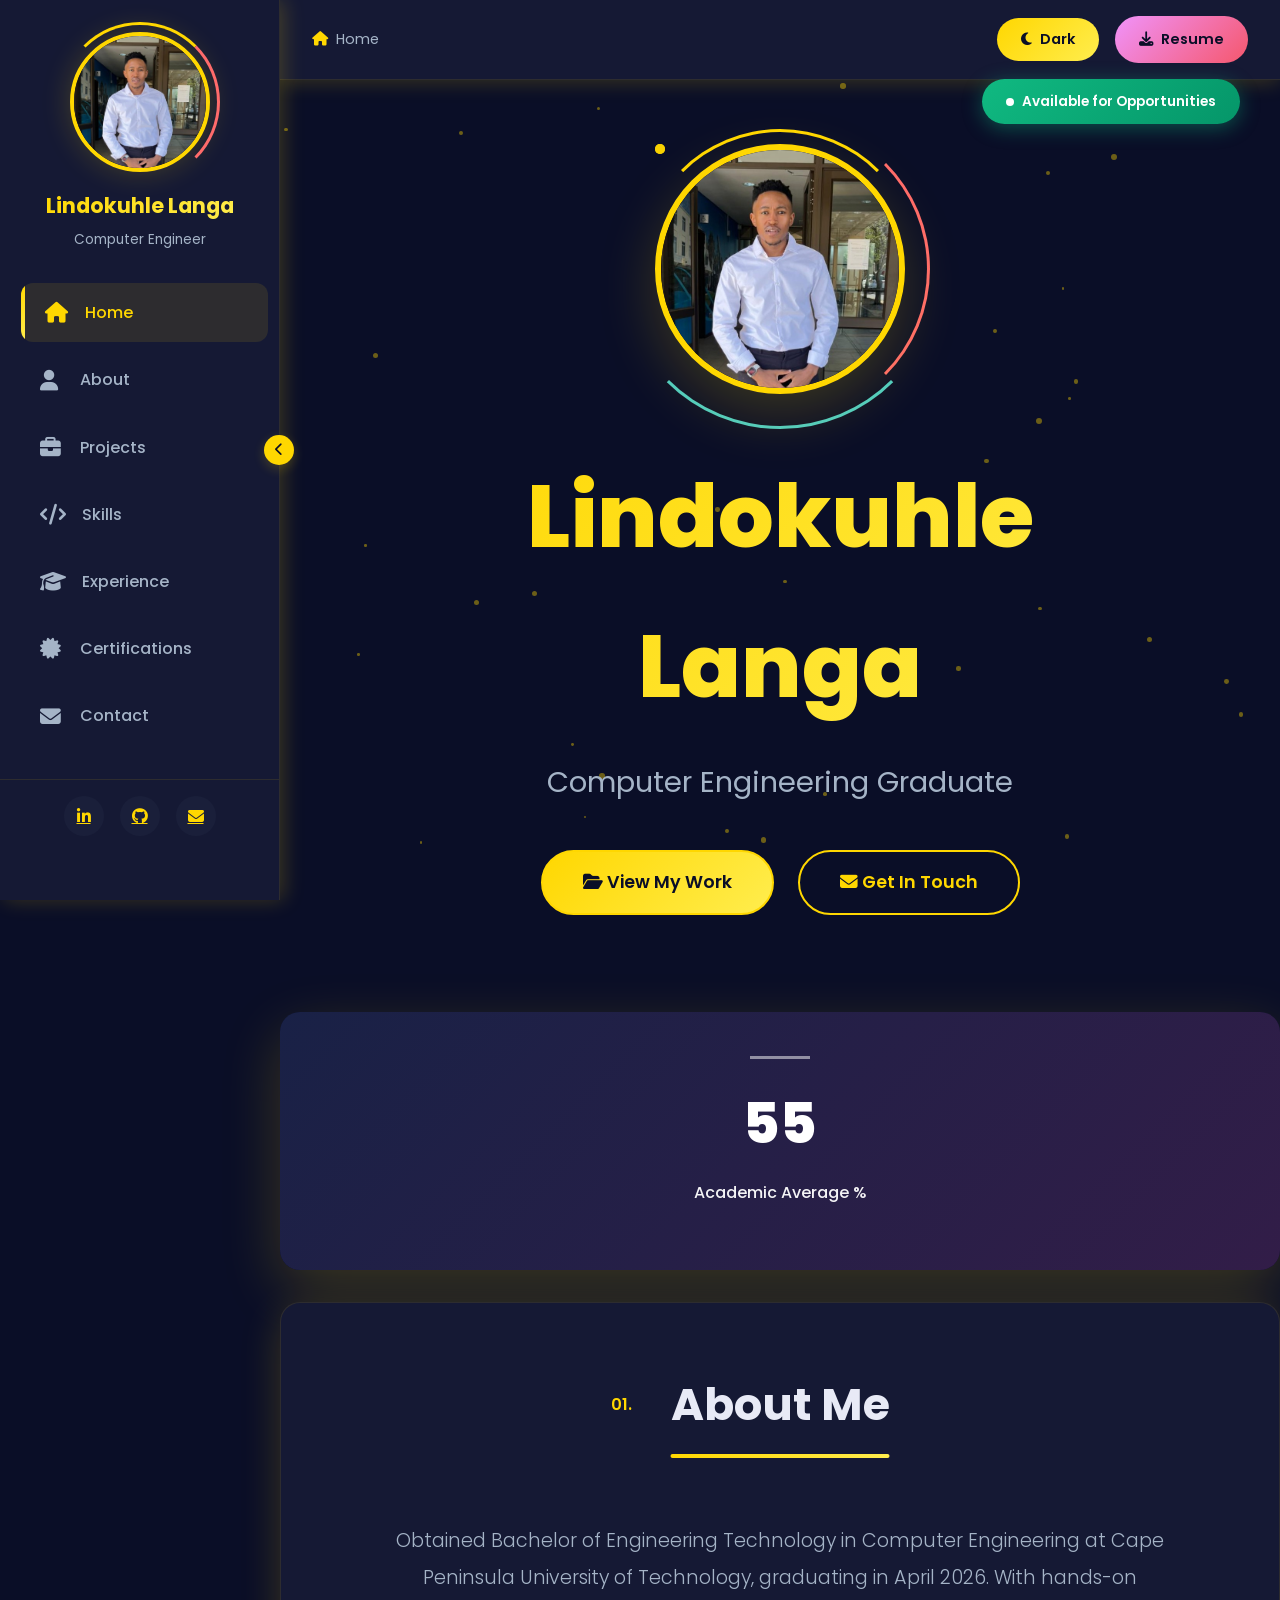
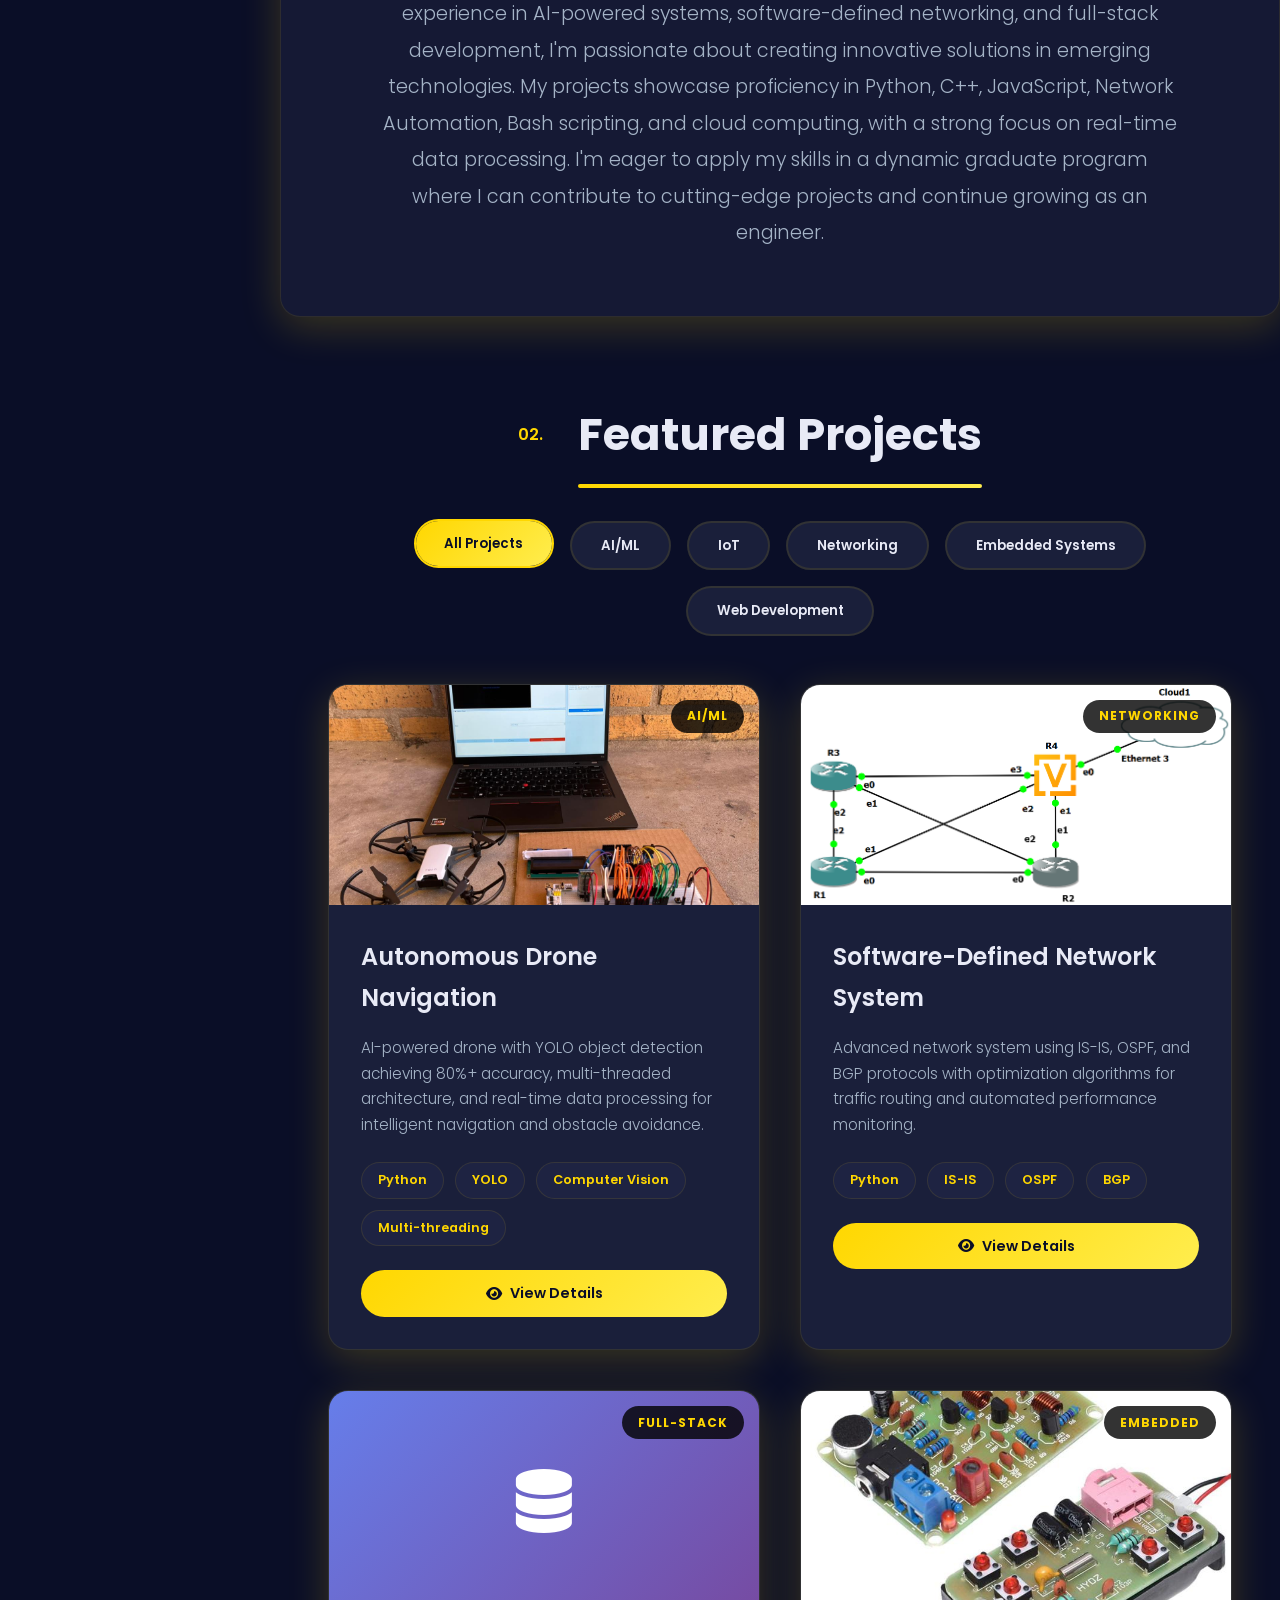
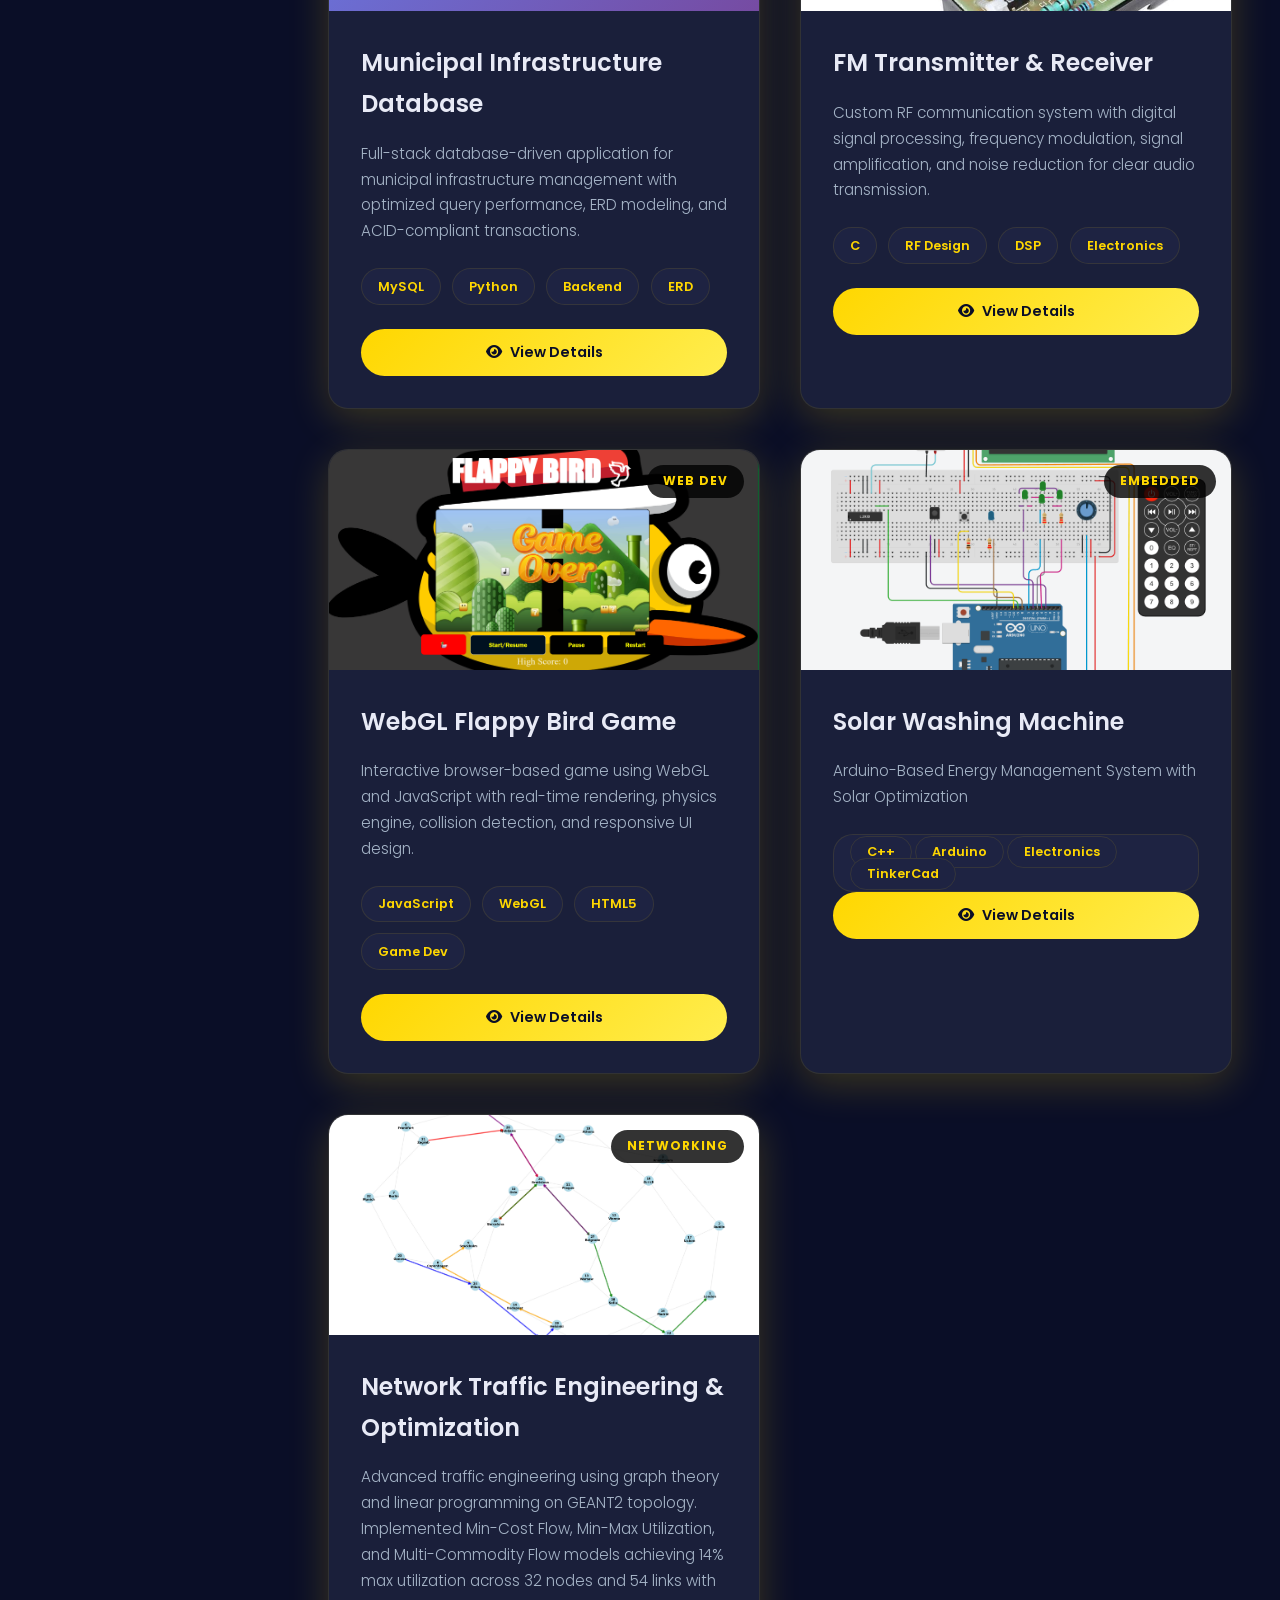
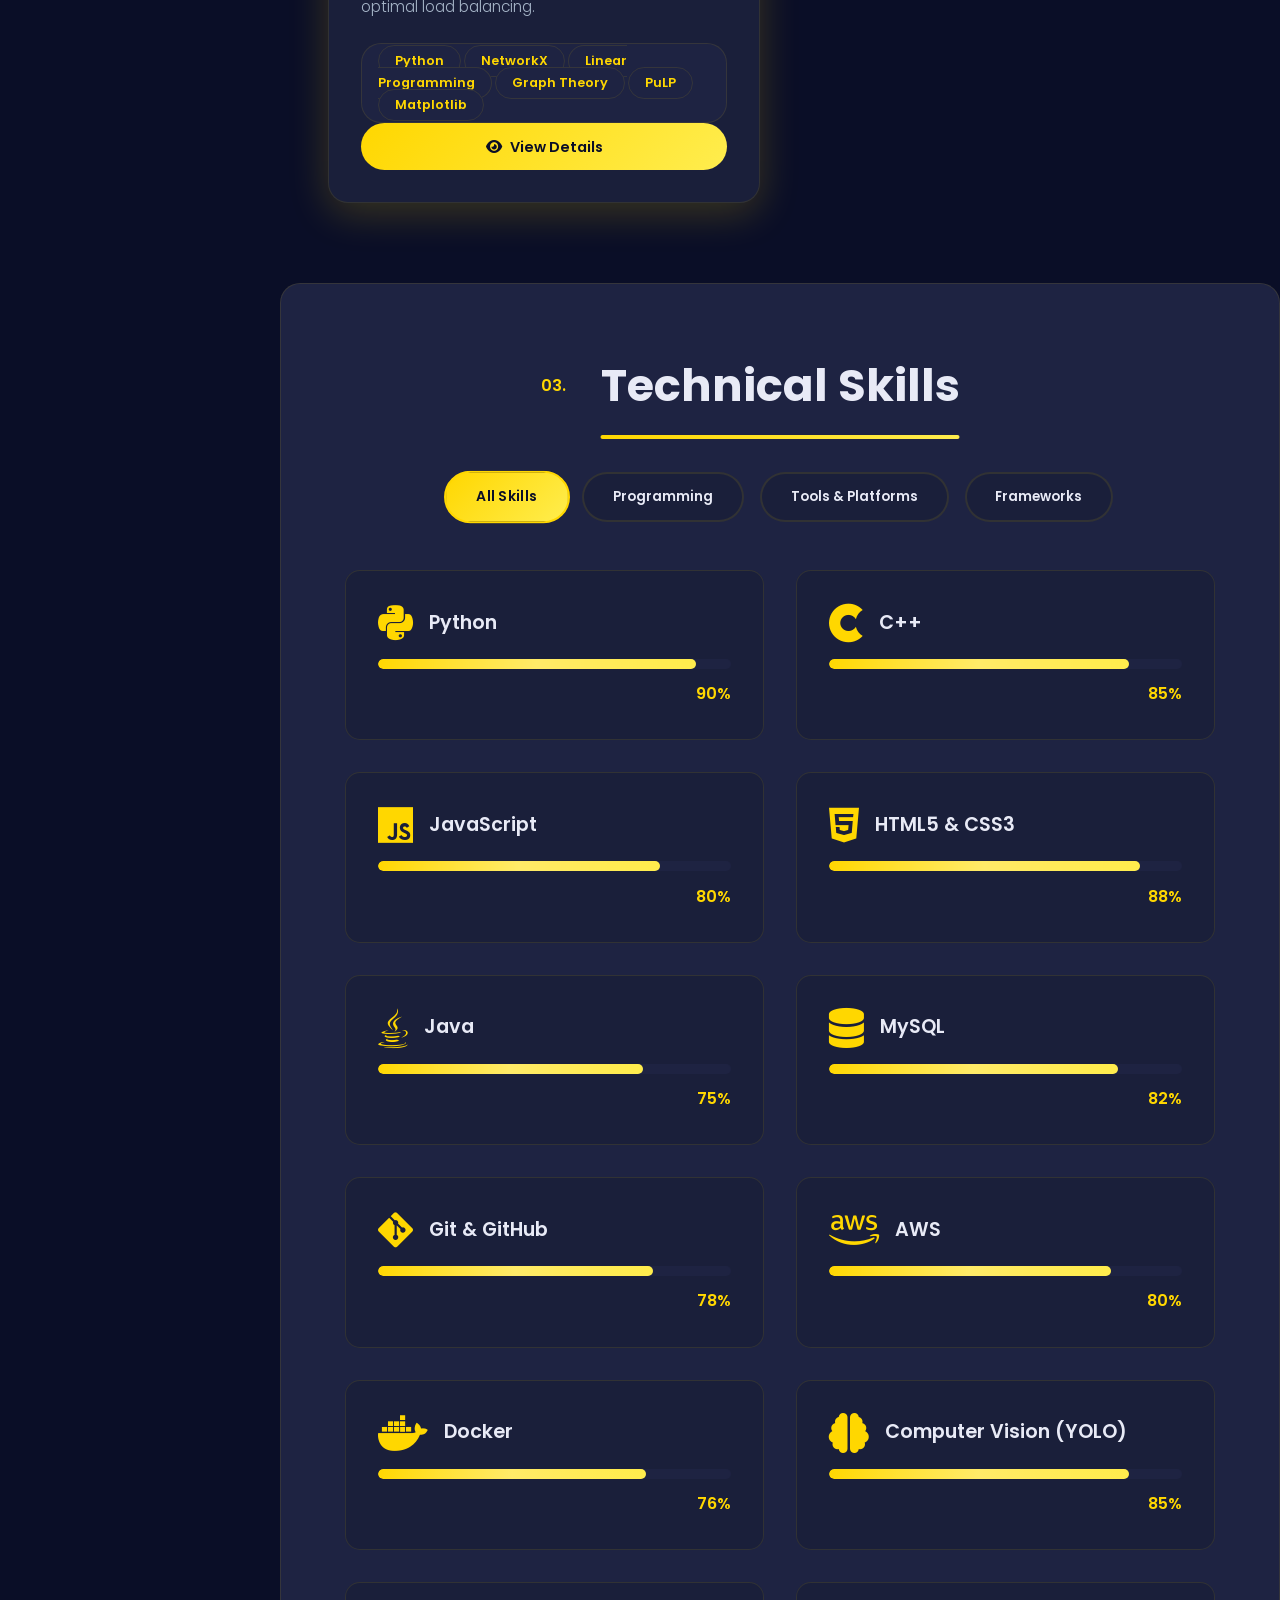
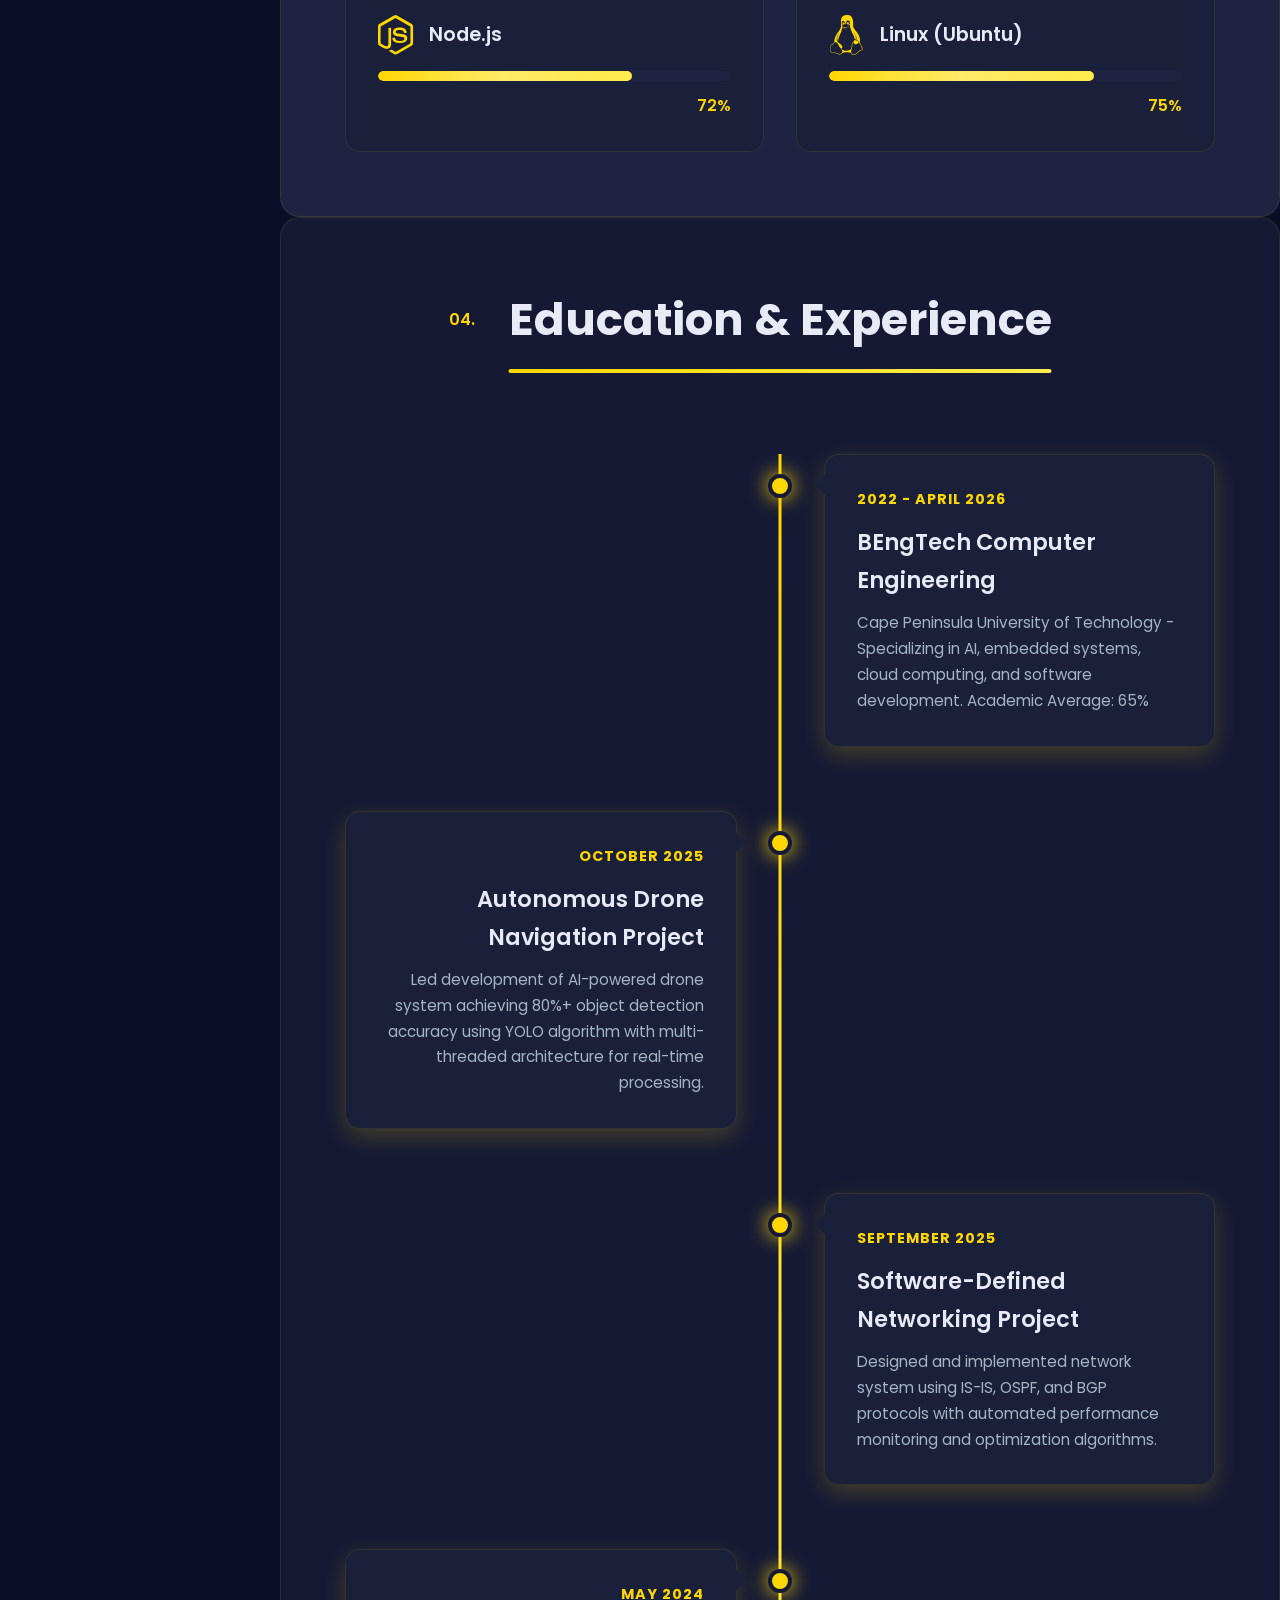
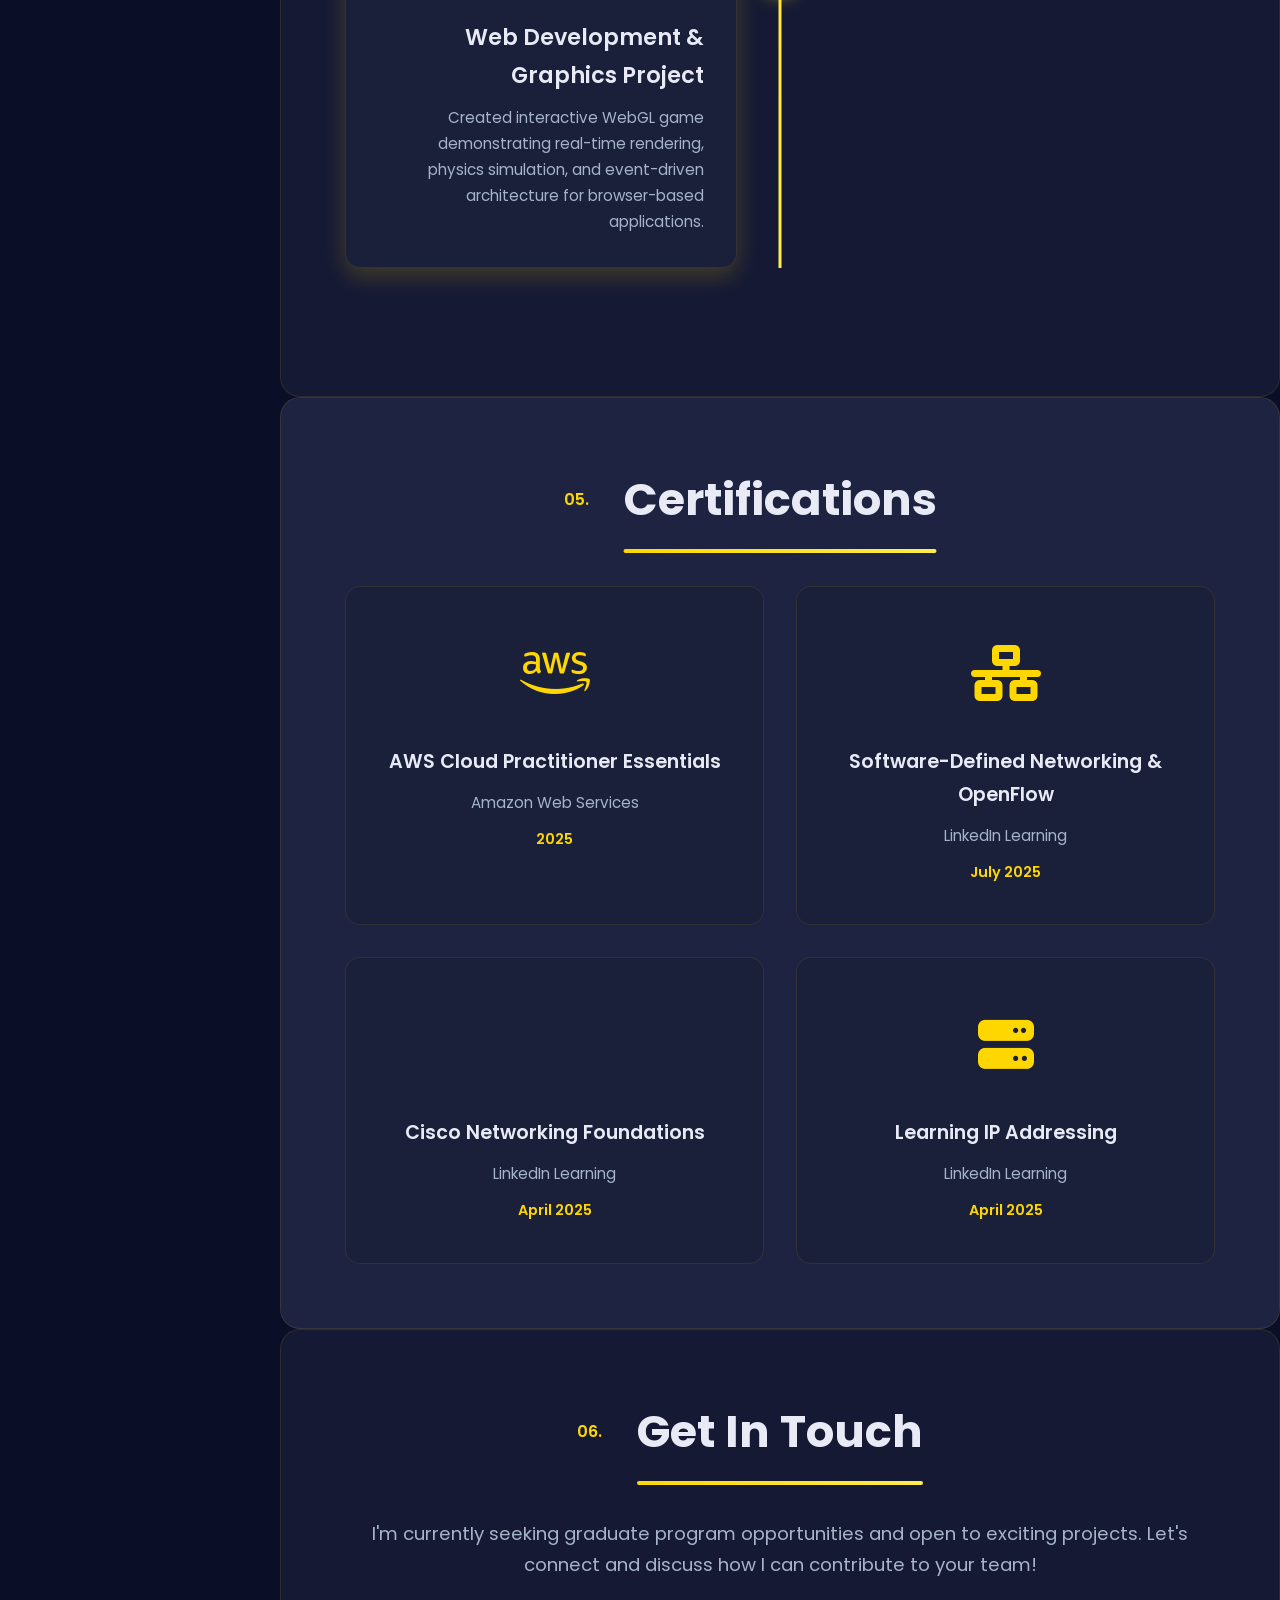
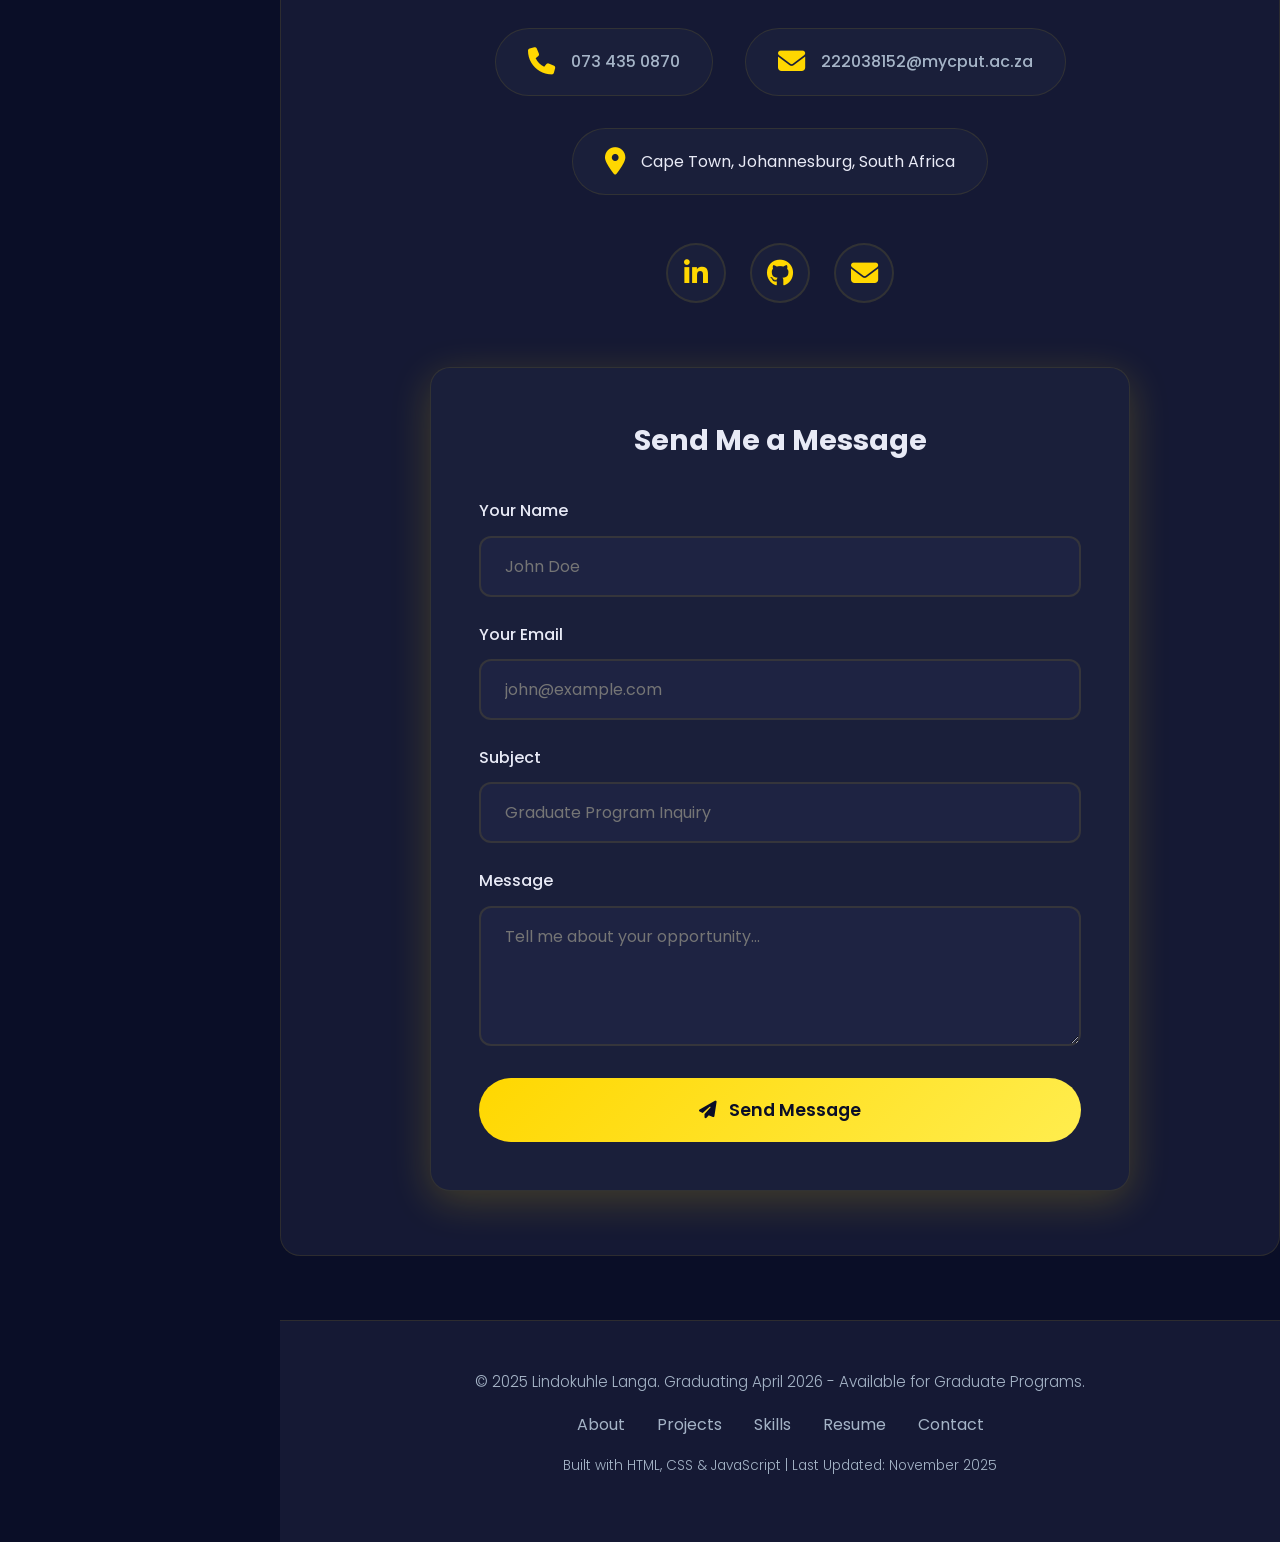
==== commit 4933ee65: "no change" ====
--- a/index.html
+++ b/index.html
@@ -4,7 +4,7 @@
   <meta charset="UTF-8">
   <meta name="viewport" content="width=device-width, initial-scale=1.0">
   <title>Lindokuhle Langa | Computer Engineering Portfolio</title>
-  
+    
   <!-- Font for Icons -->
   <link rel="stylesheet" href="https://cdnjs.cloudflare.com/ajax/libs/font-awesome/6.4.0/css/all.min.css">
   <link rel="stylesheet" href="index.css">
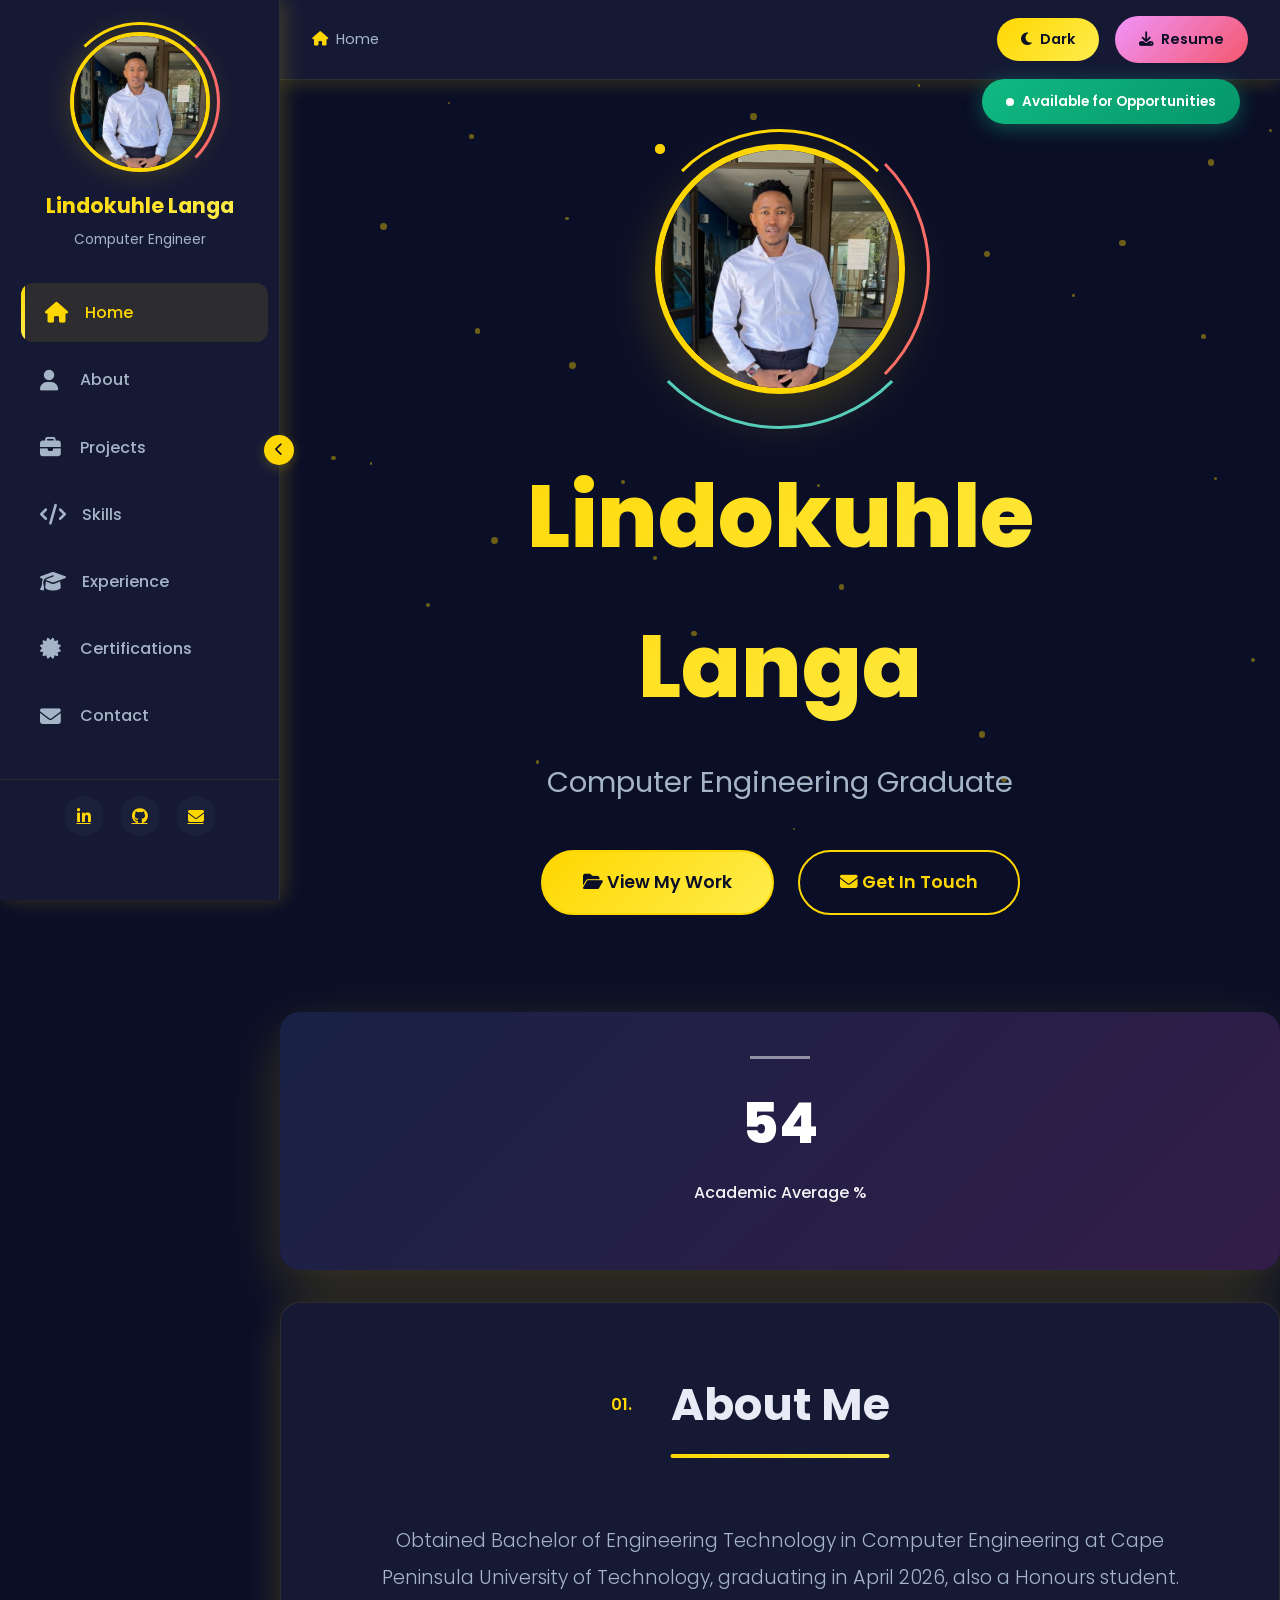
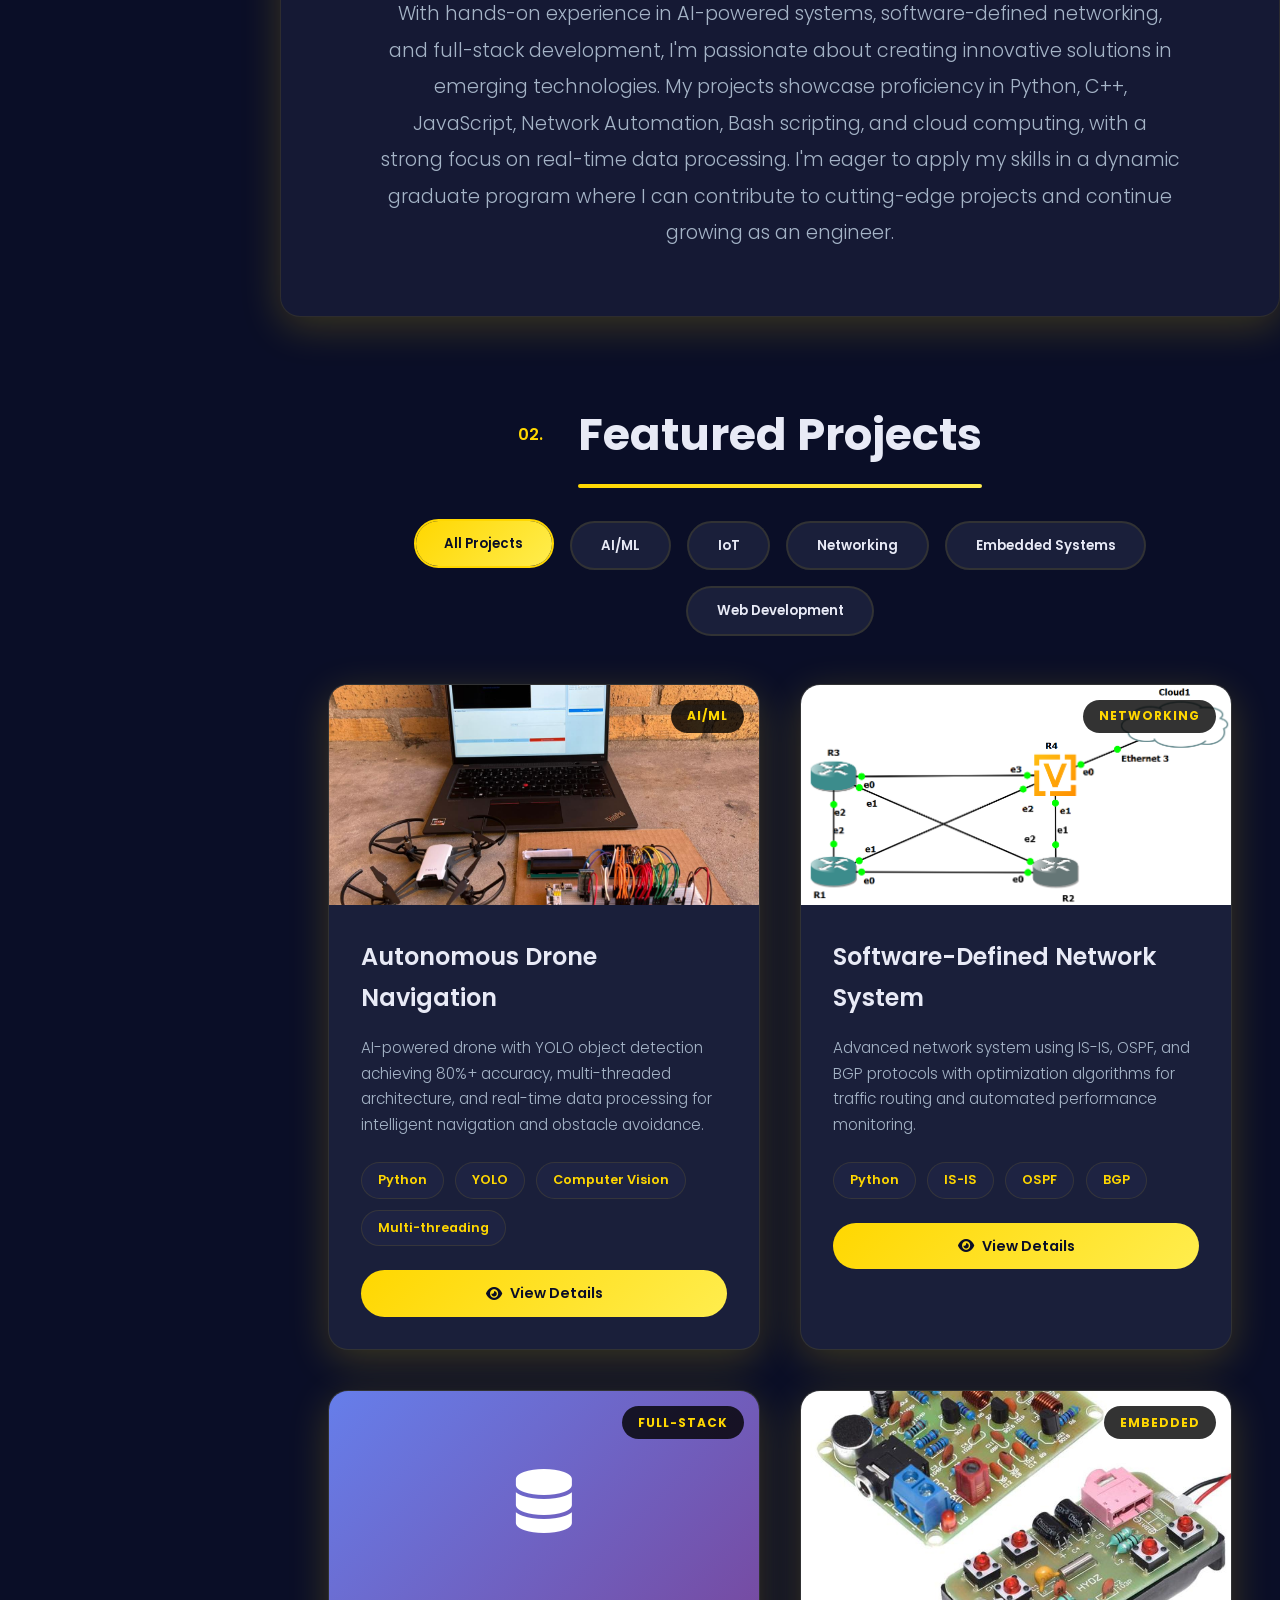
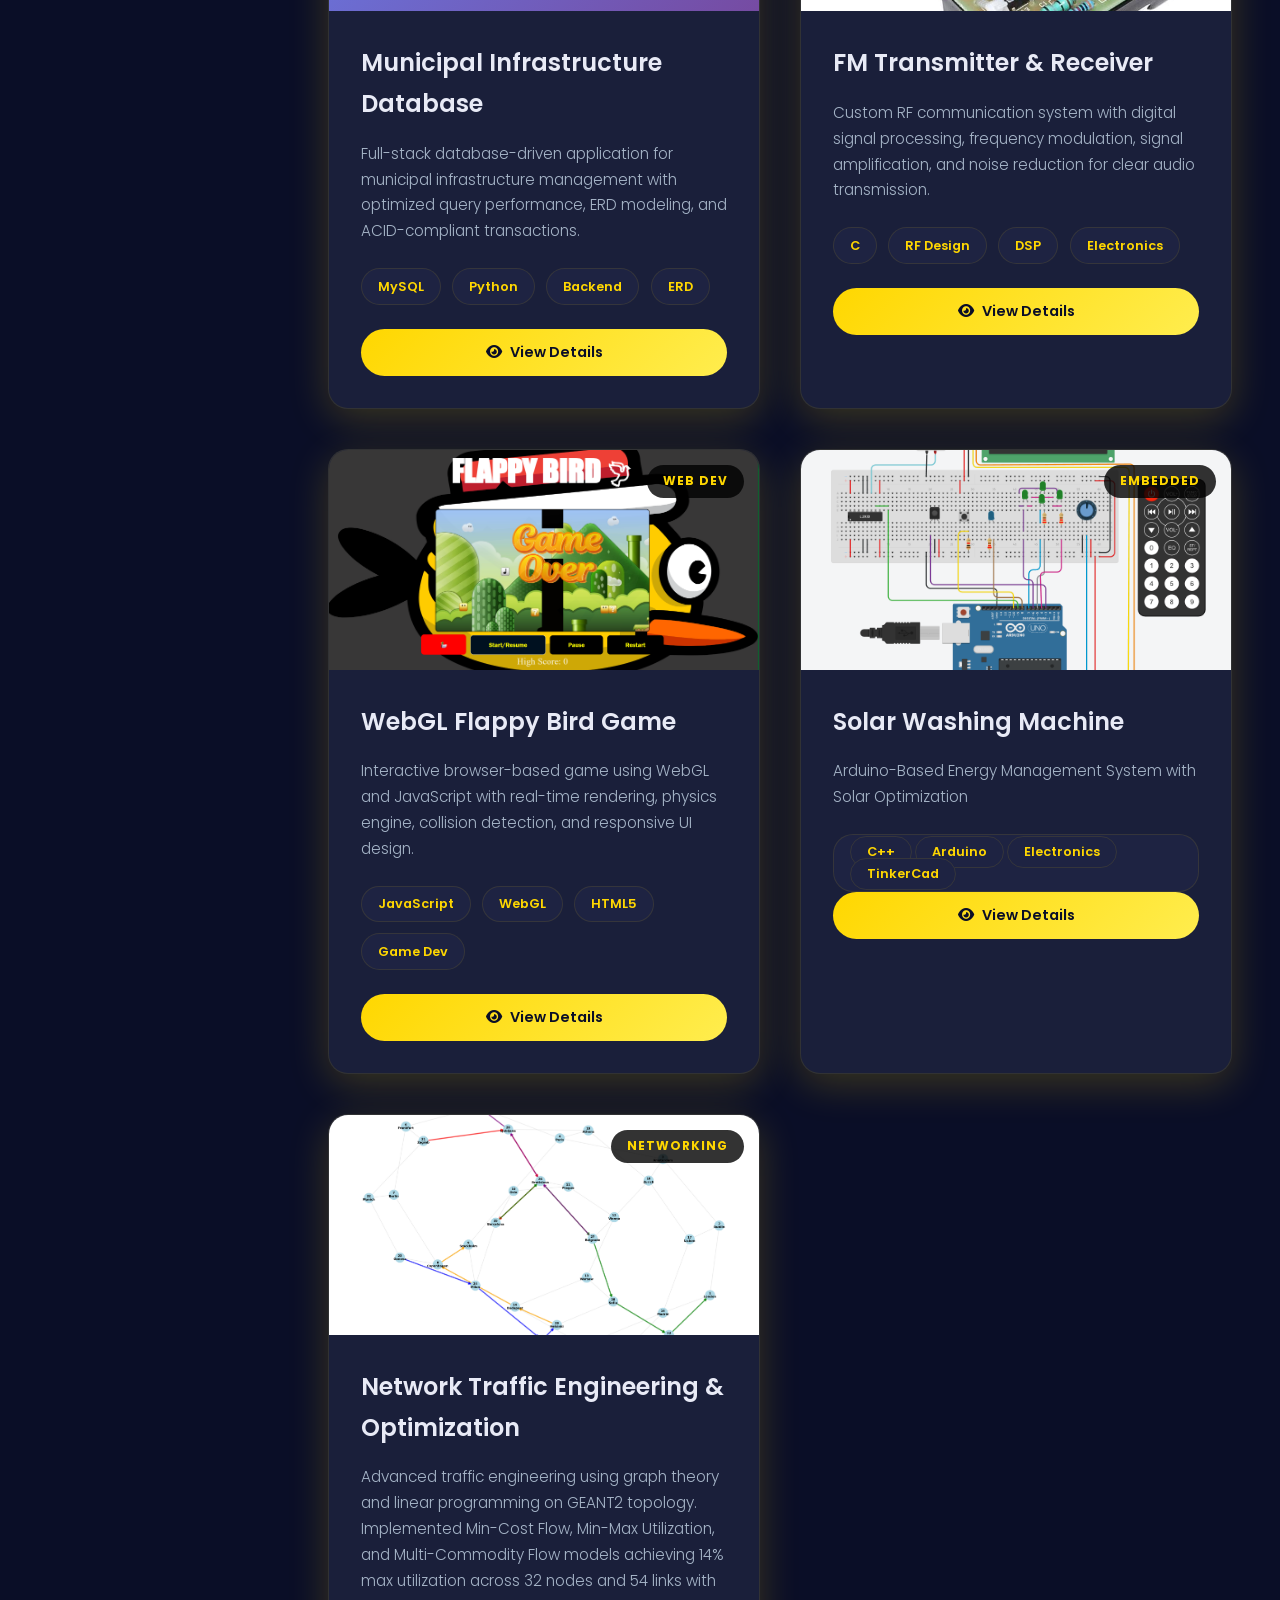
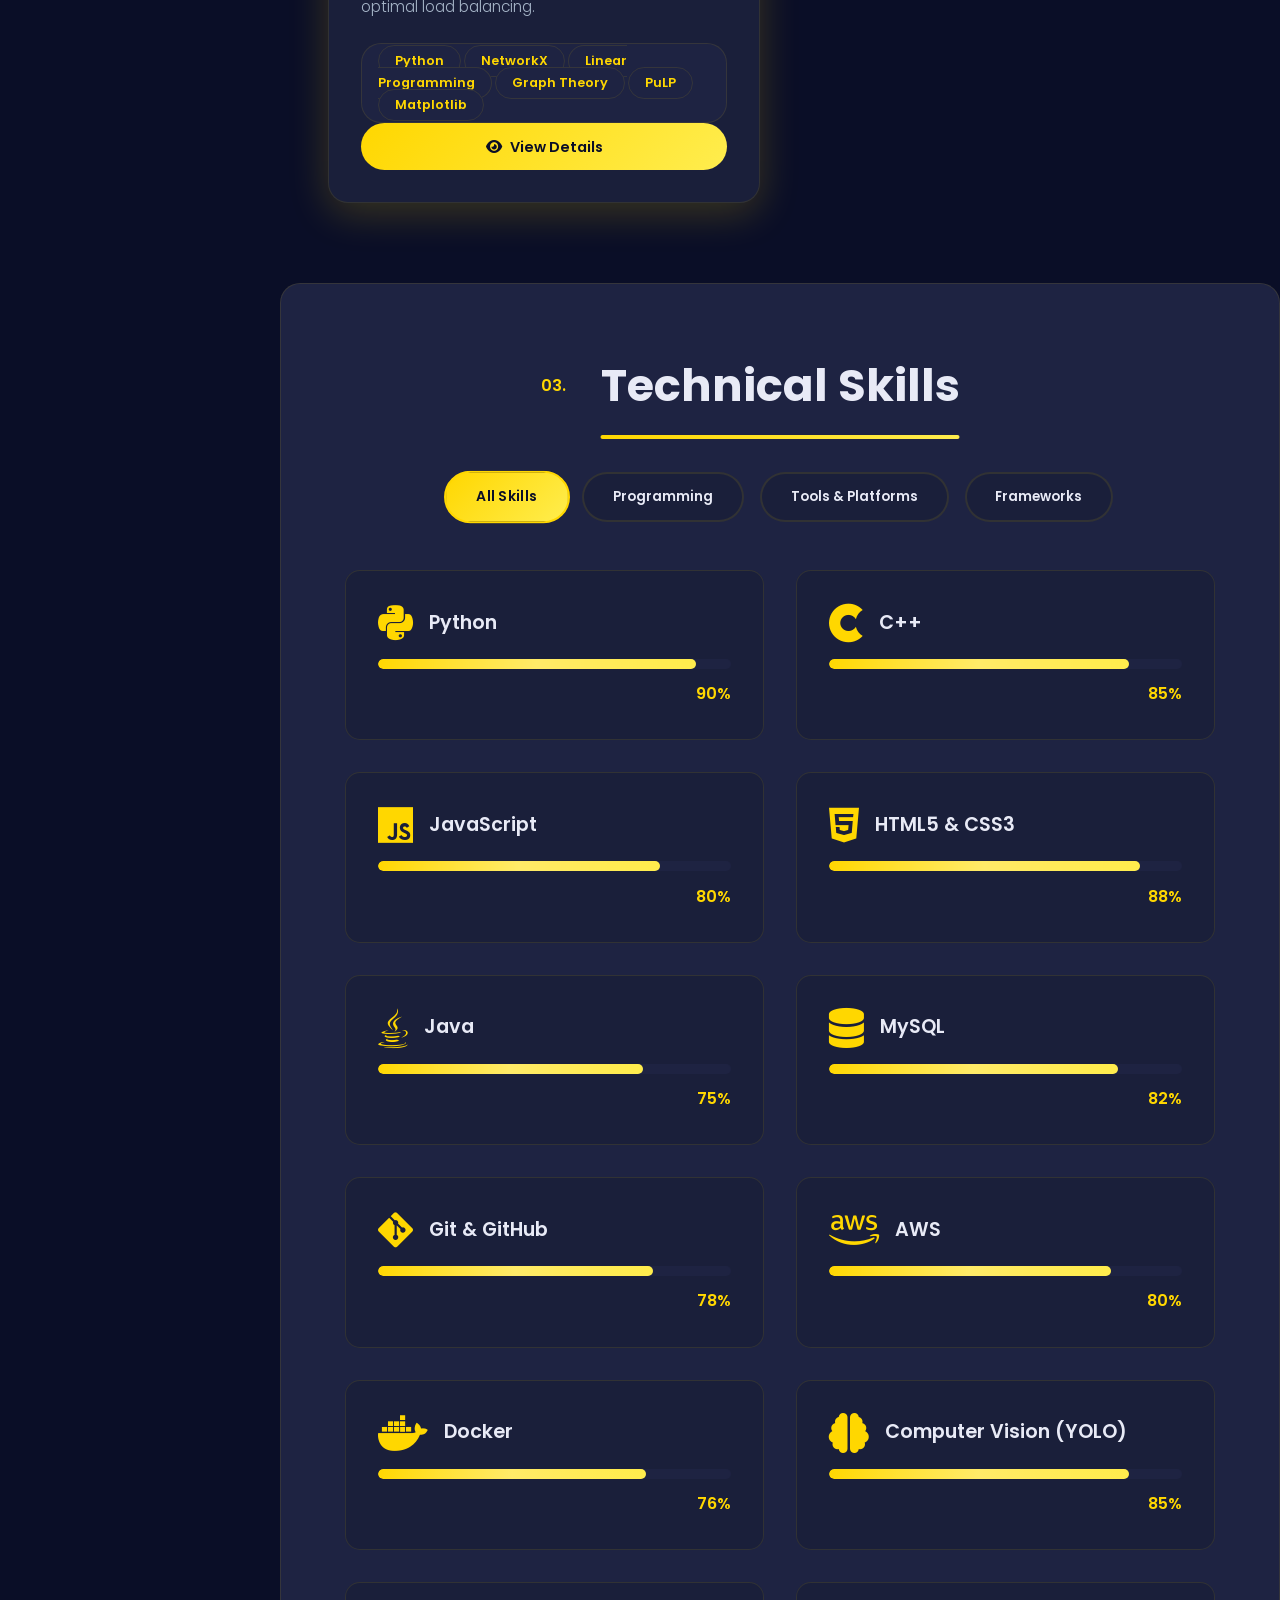
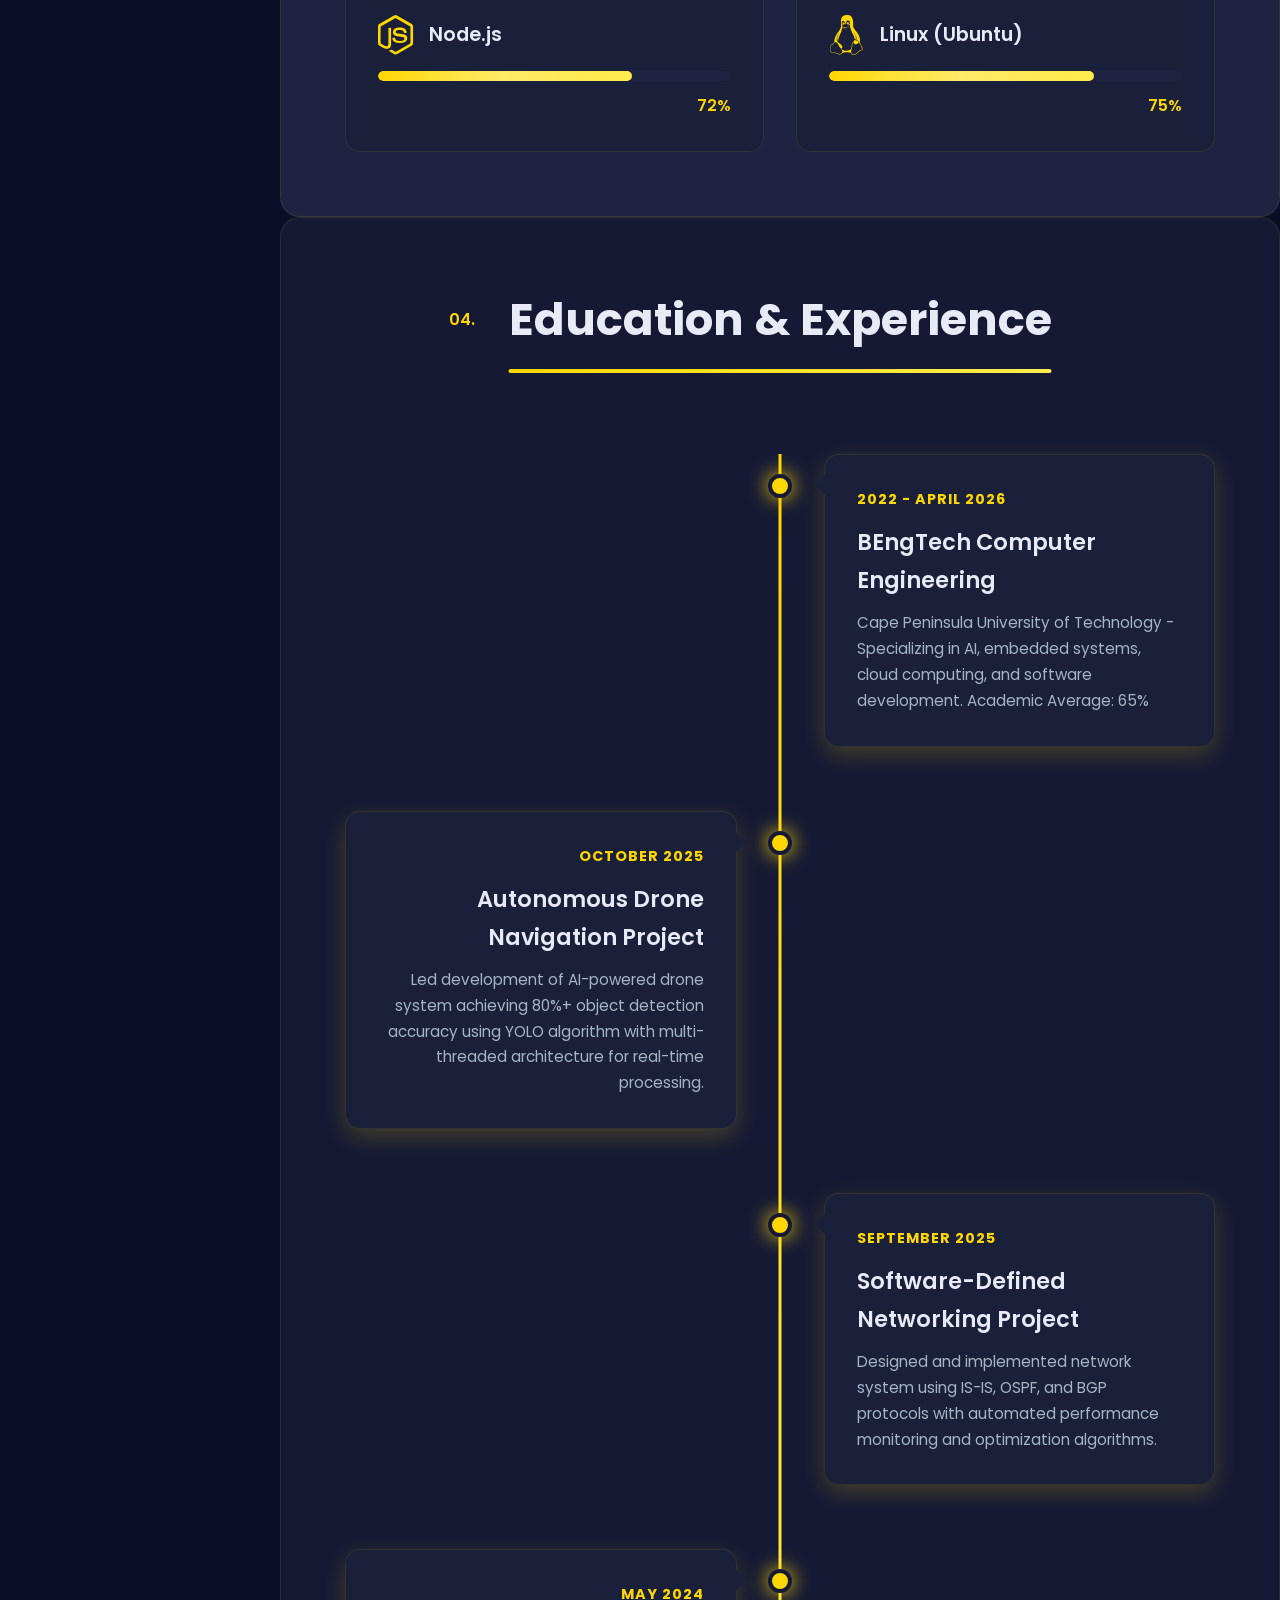
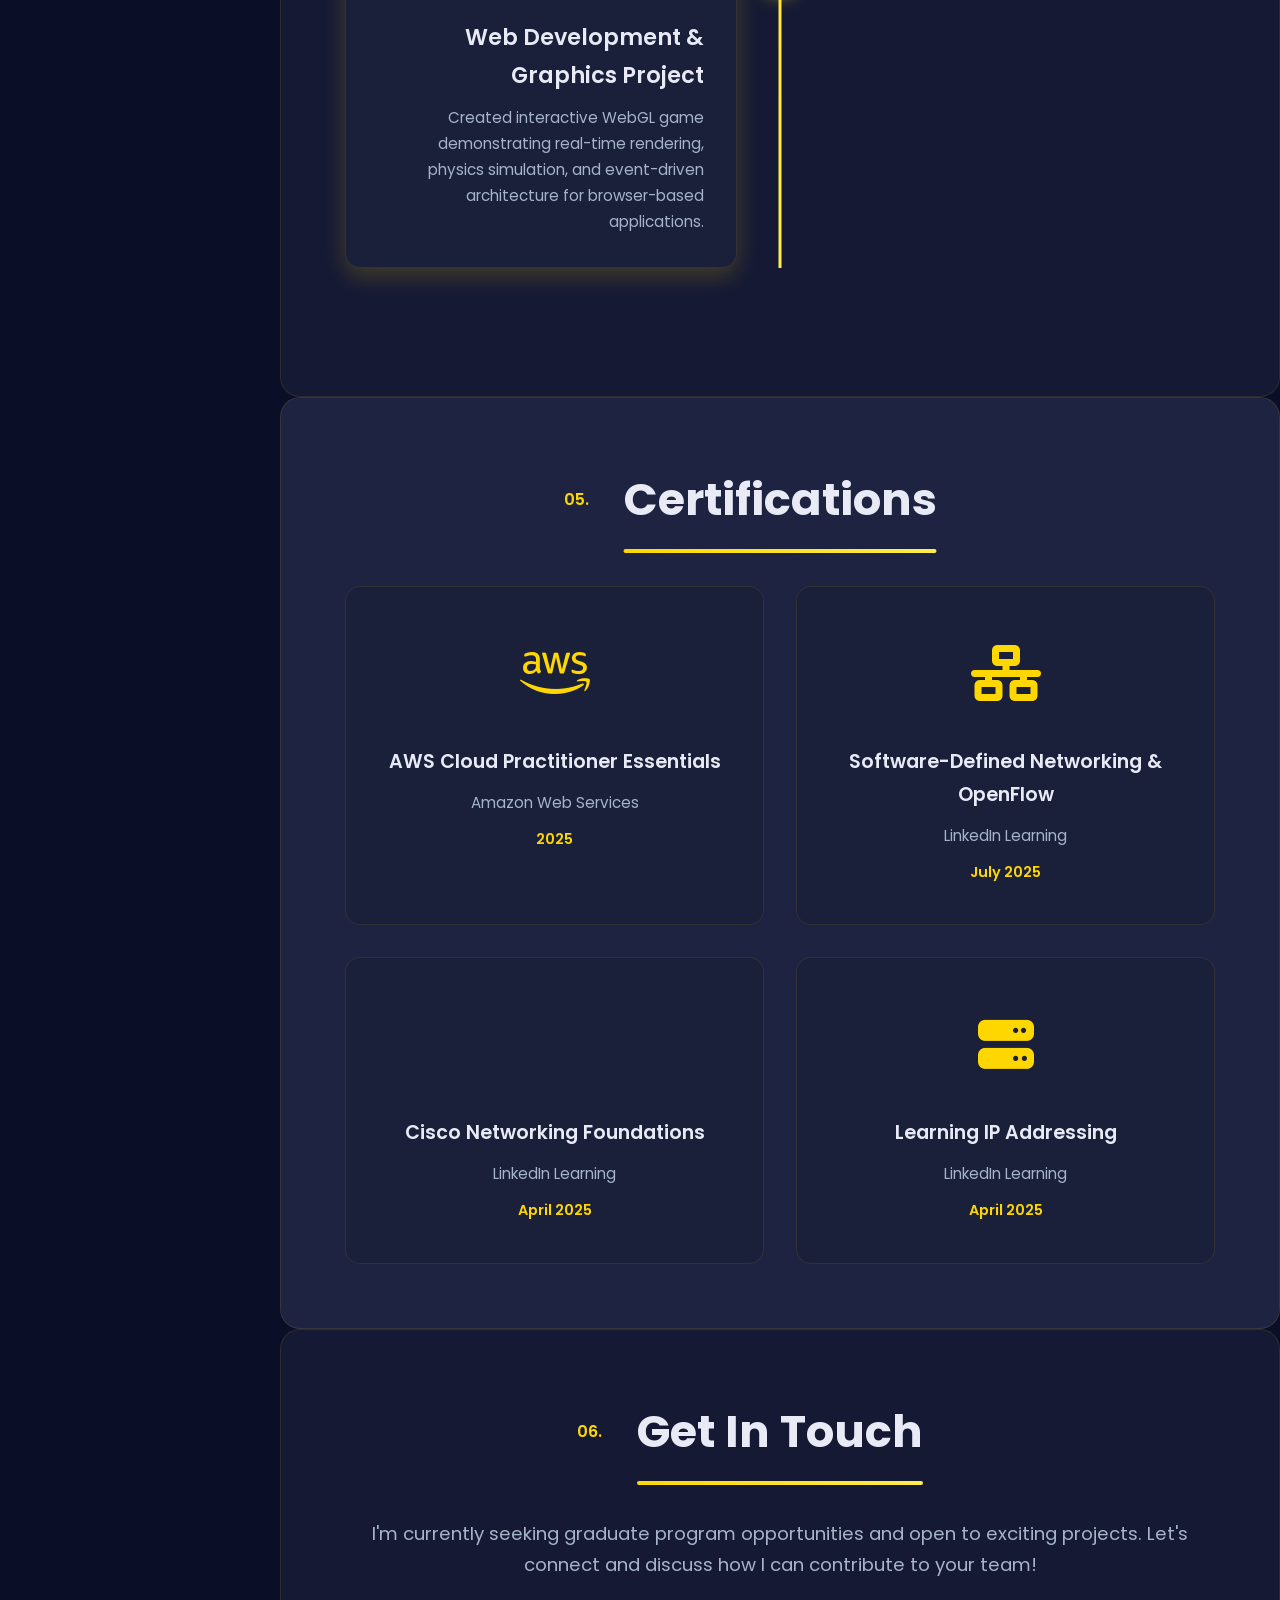
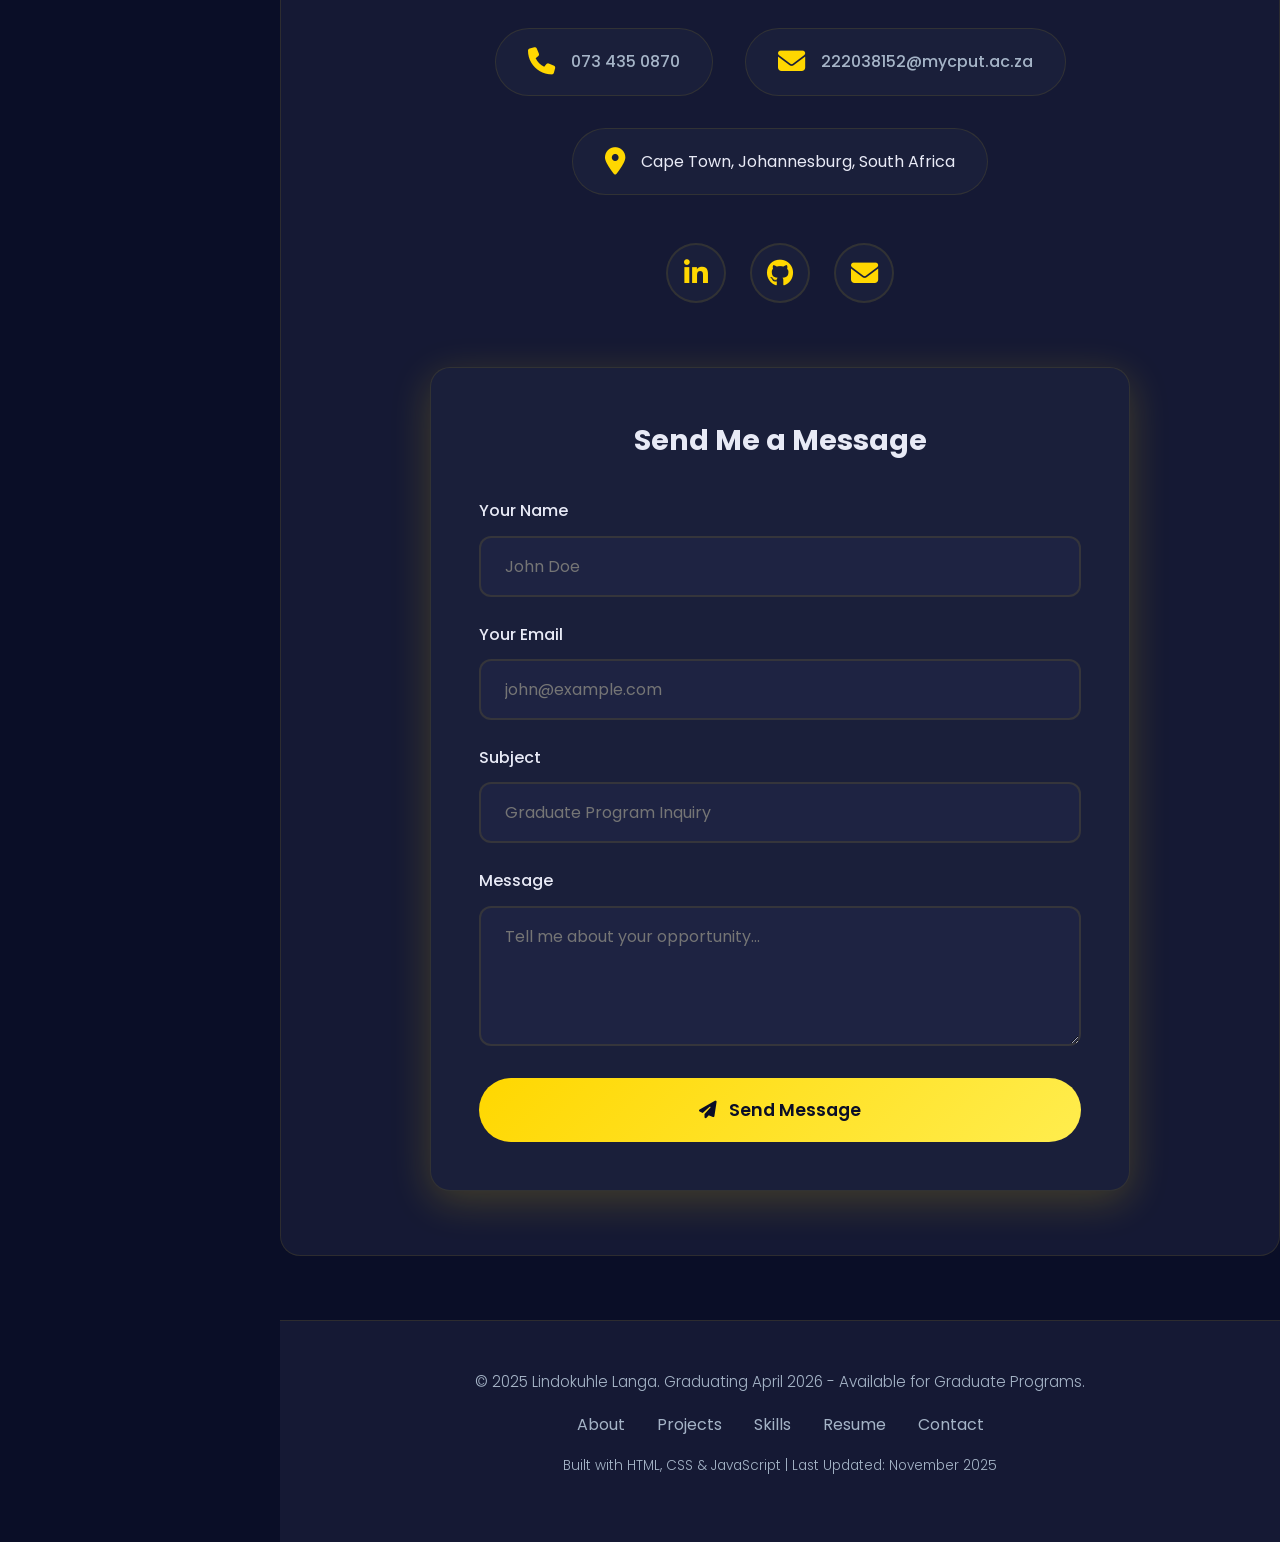
==== commit a439ac21: "about updated" ====
--- a/index.html
+++ b/index.html
@@ -161,7 +161,7 @@
         <h2 data-number="01.">About Me</h2>
         <p>
           Obtained Bachelor of Engineering Technology in Computer Engineering at Cape Peninsula University of Technology,  
-          graduating in April 2026. With hands-on experience in AI-powered systems, software-defined networking, 
+          graduating in April 2026, also a Honours student. With hands-on experience in AI-powered systems, software-defined networking, 
           and full-stack development, I'm passionate about creating innovative solutions in emerging technologies. 
           My projects showcase proficiency in Python, C++, JavaScript, Network Automation, Bash scripting, and cloud computing, with a strong focus 
           on real-time data processing. I'm eager to apply my skills in a dynamic graduate program where I can contribute to 
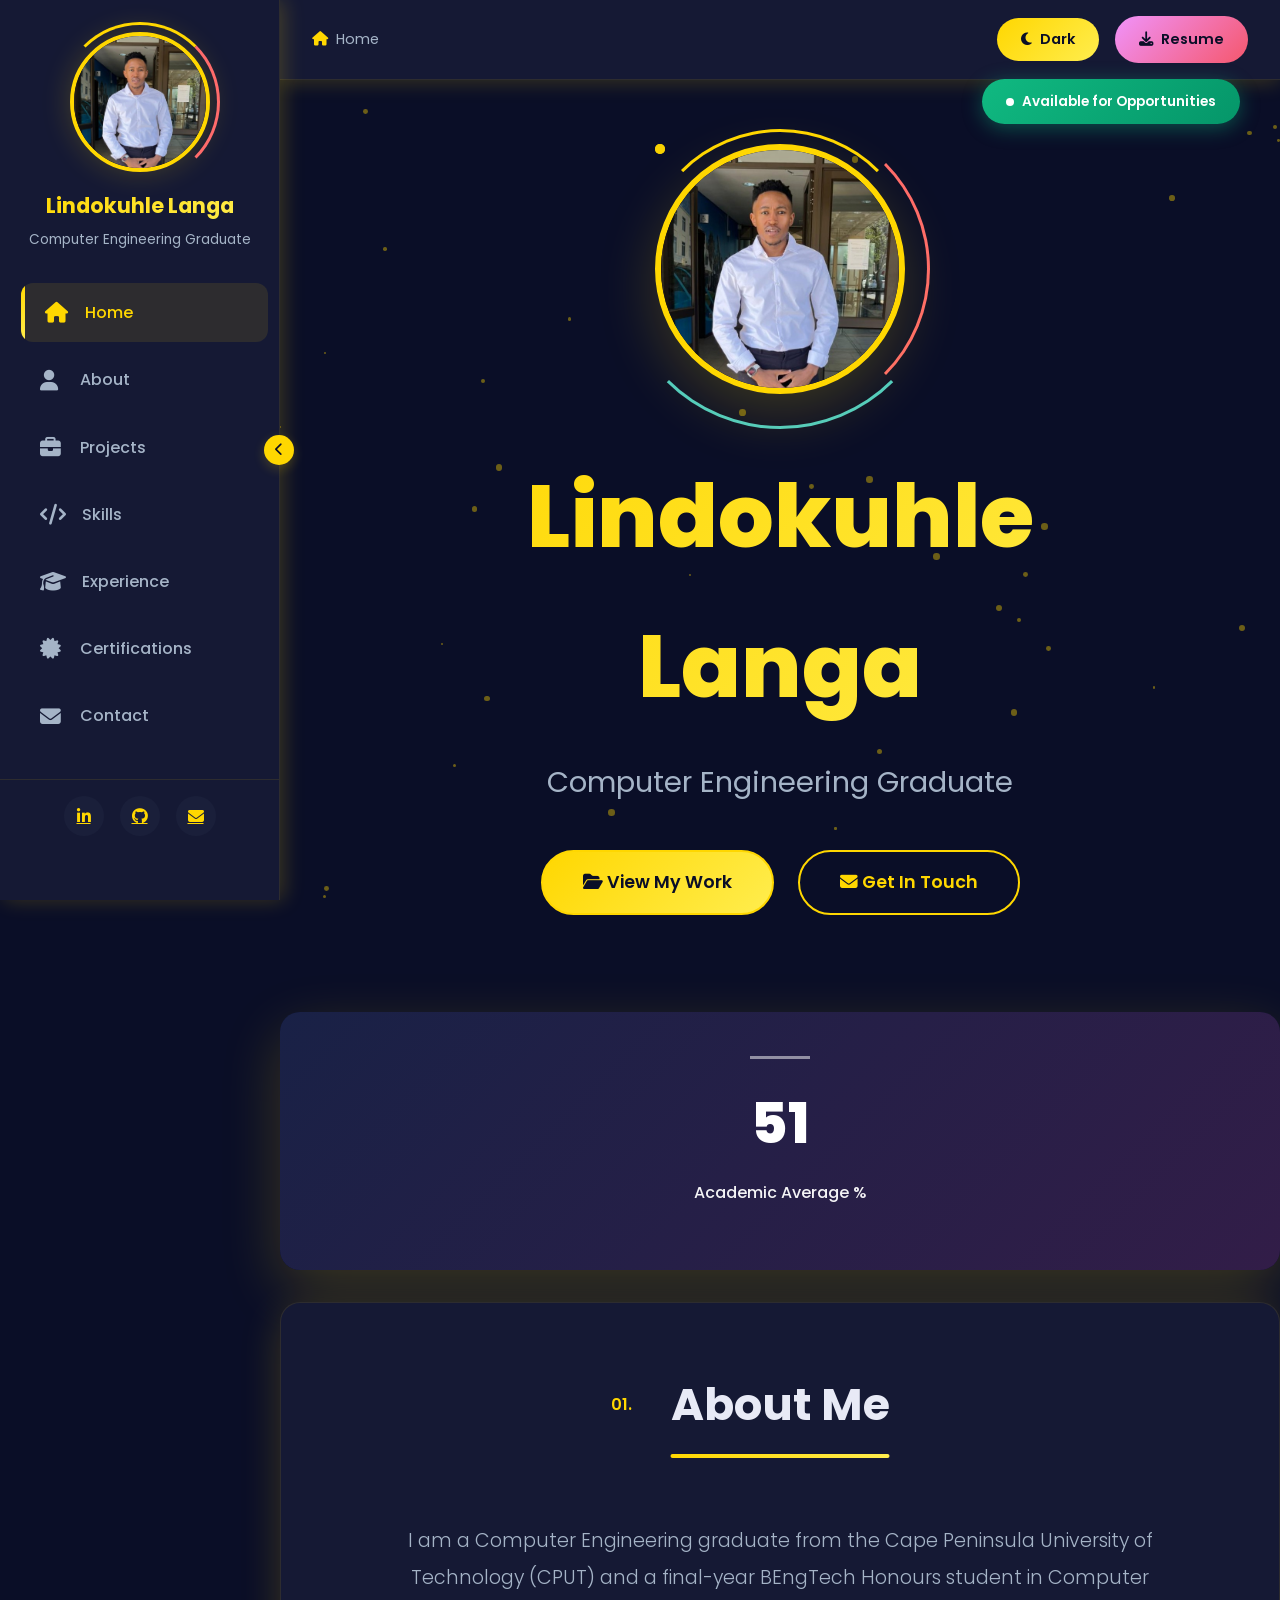
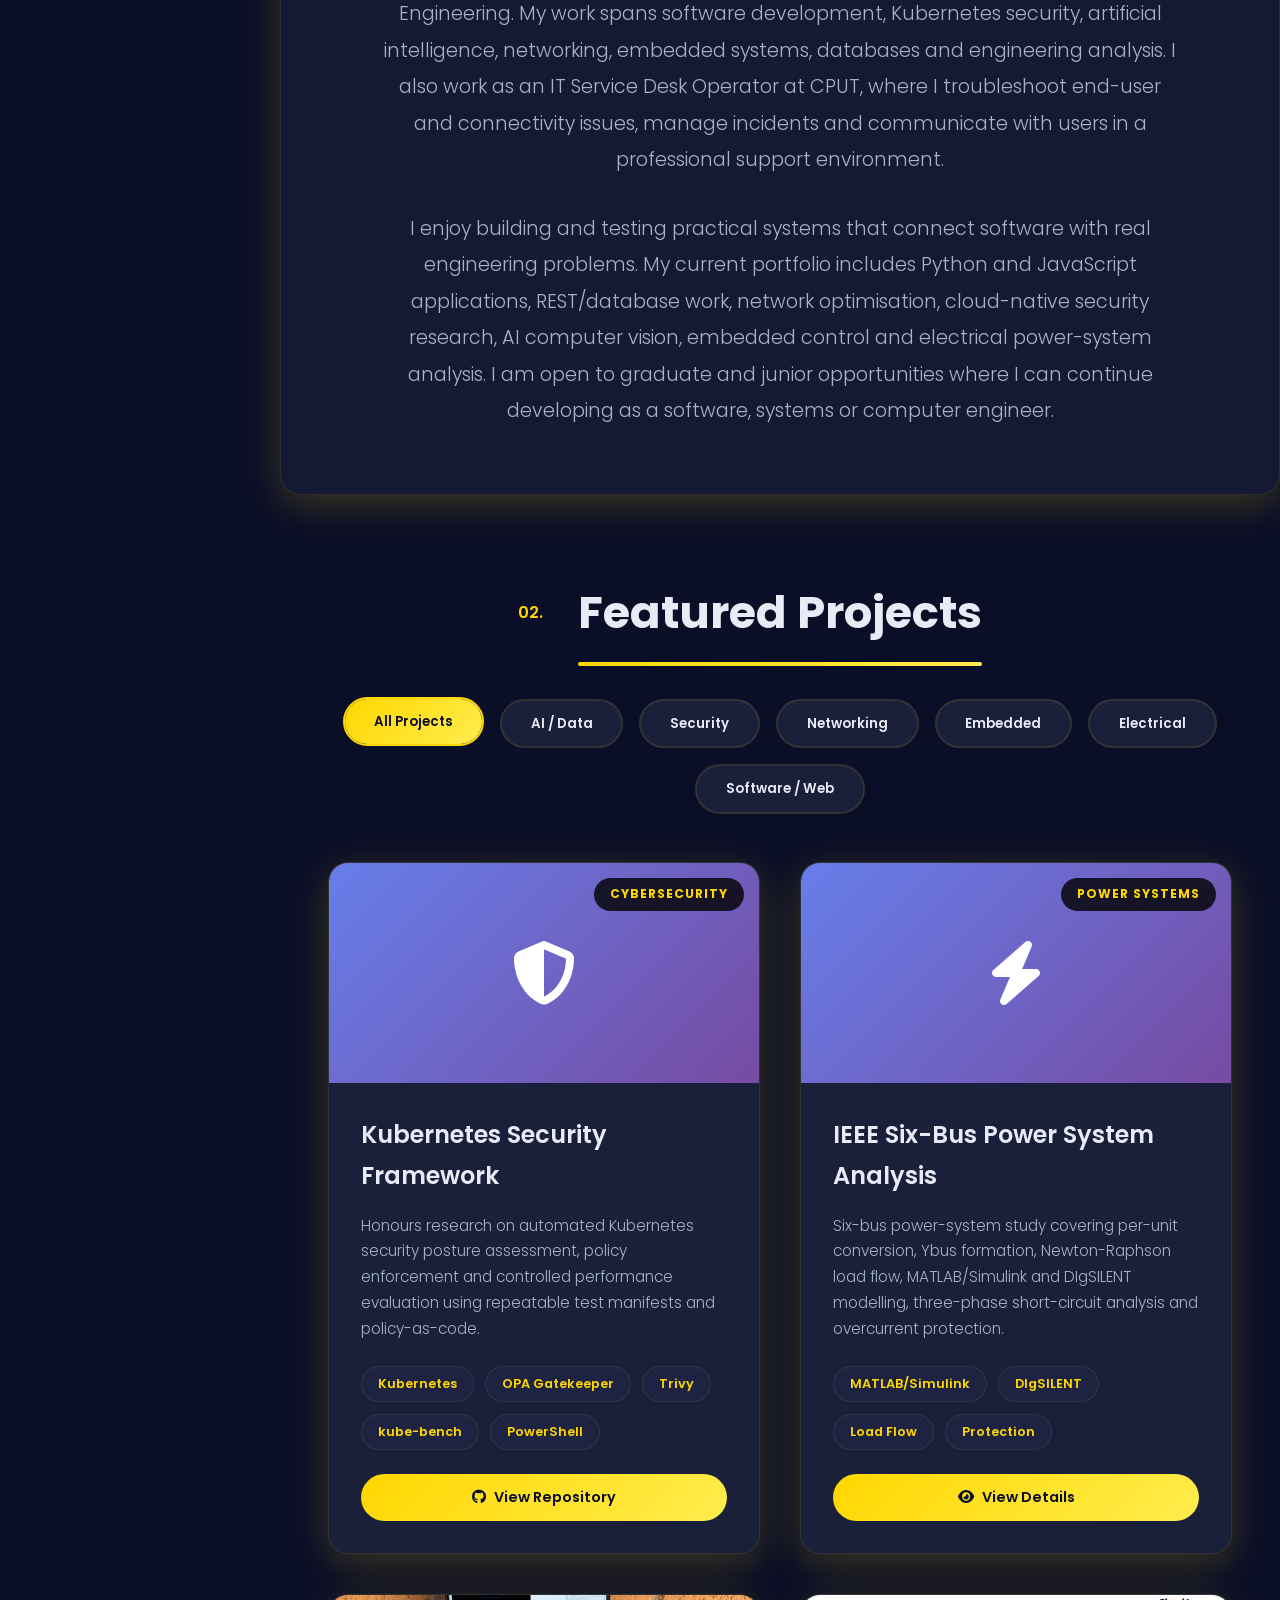
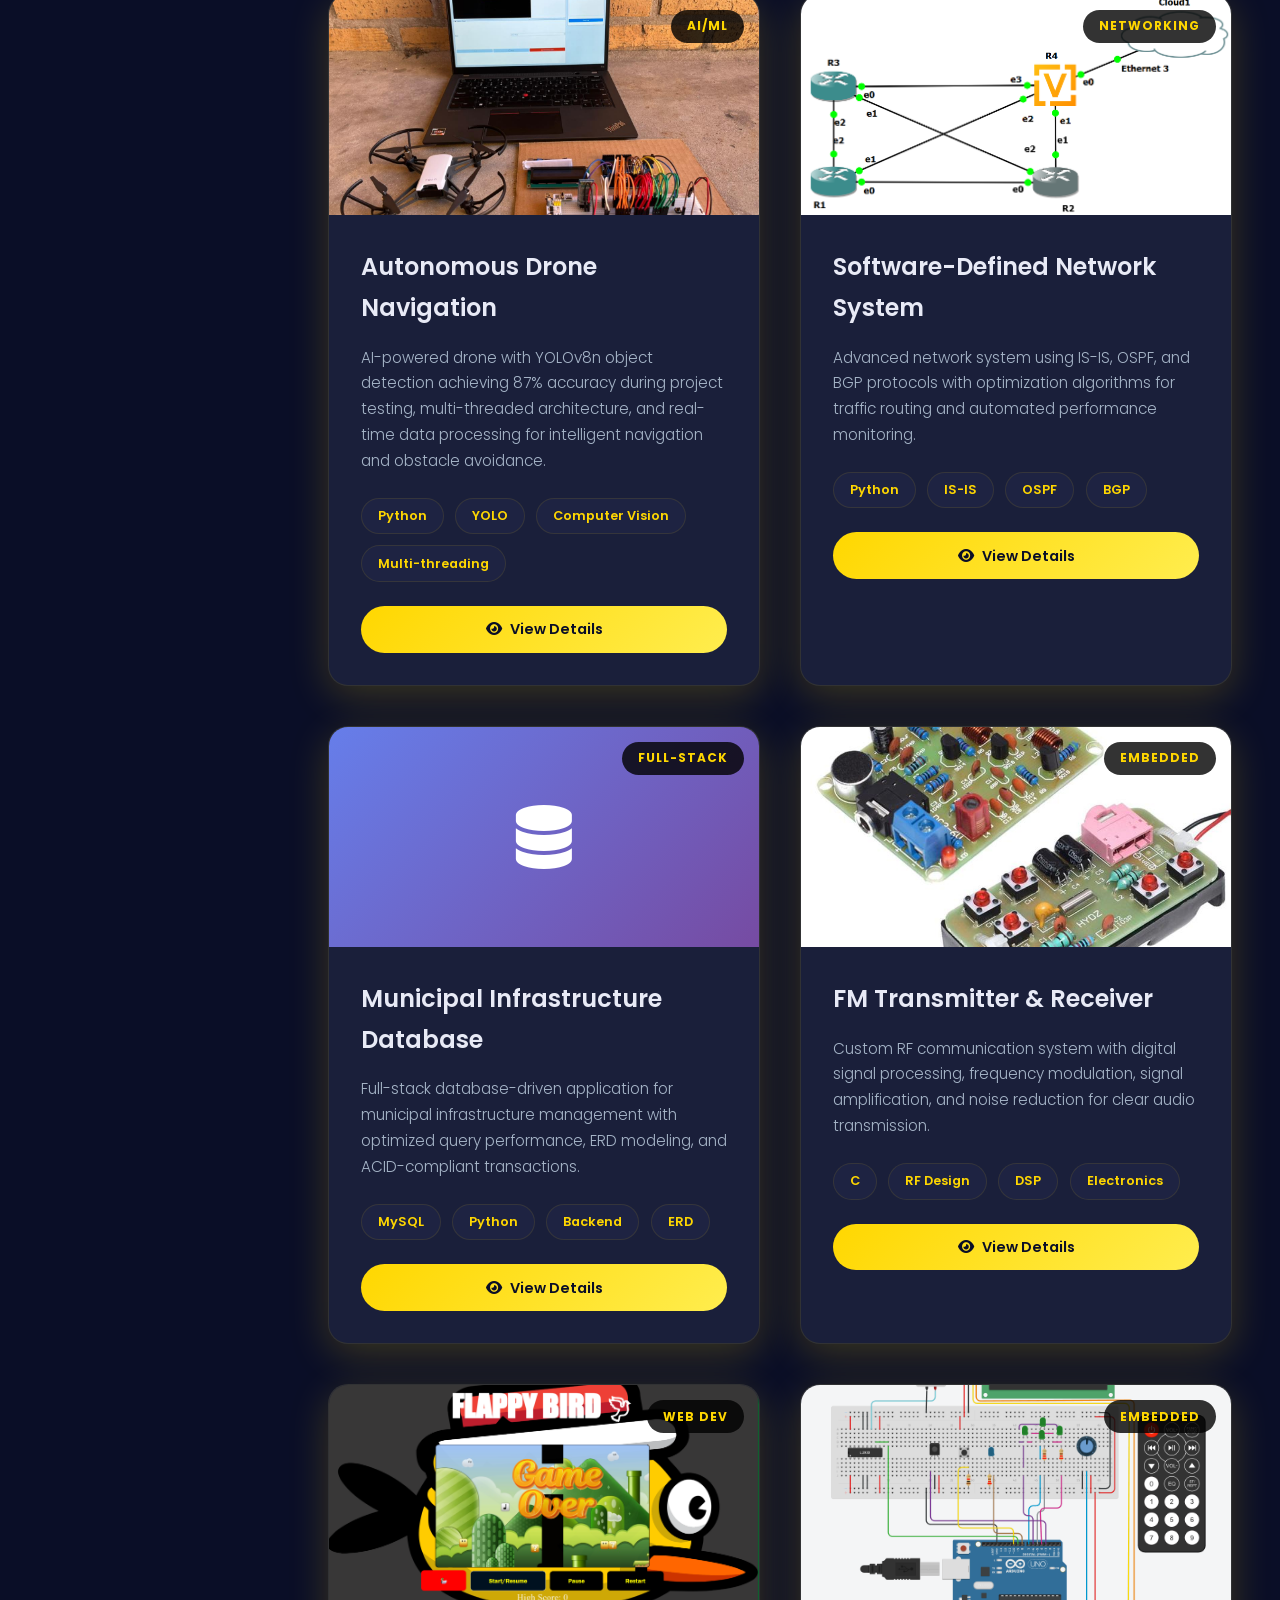
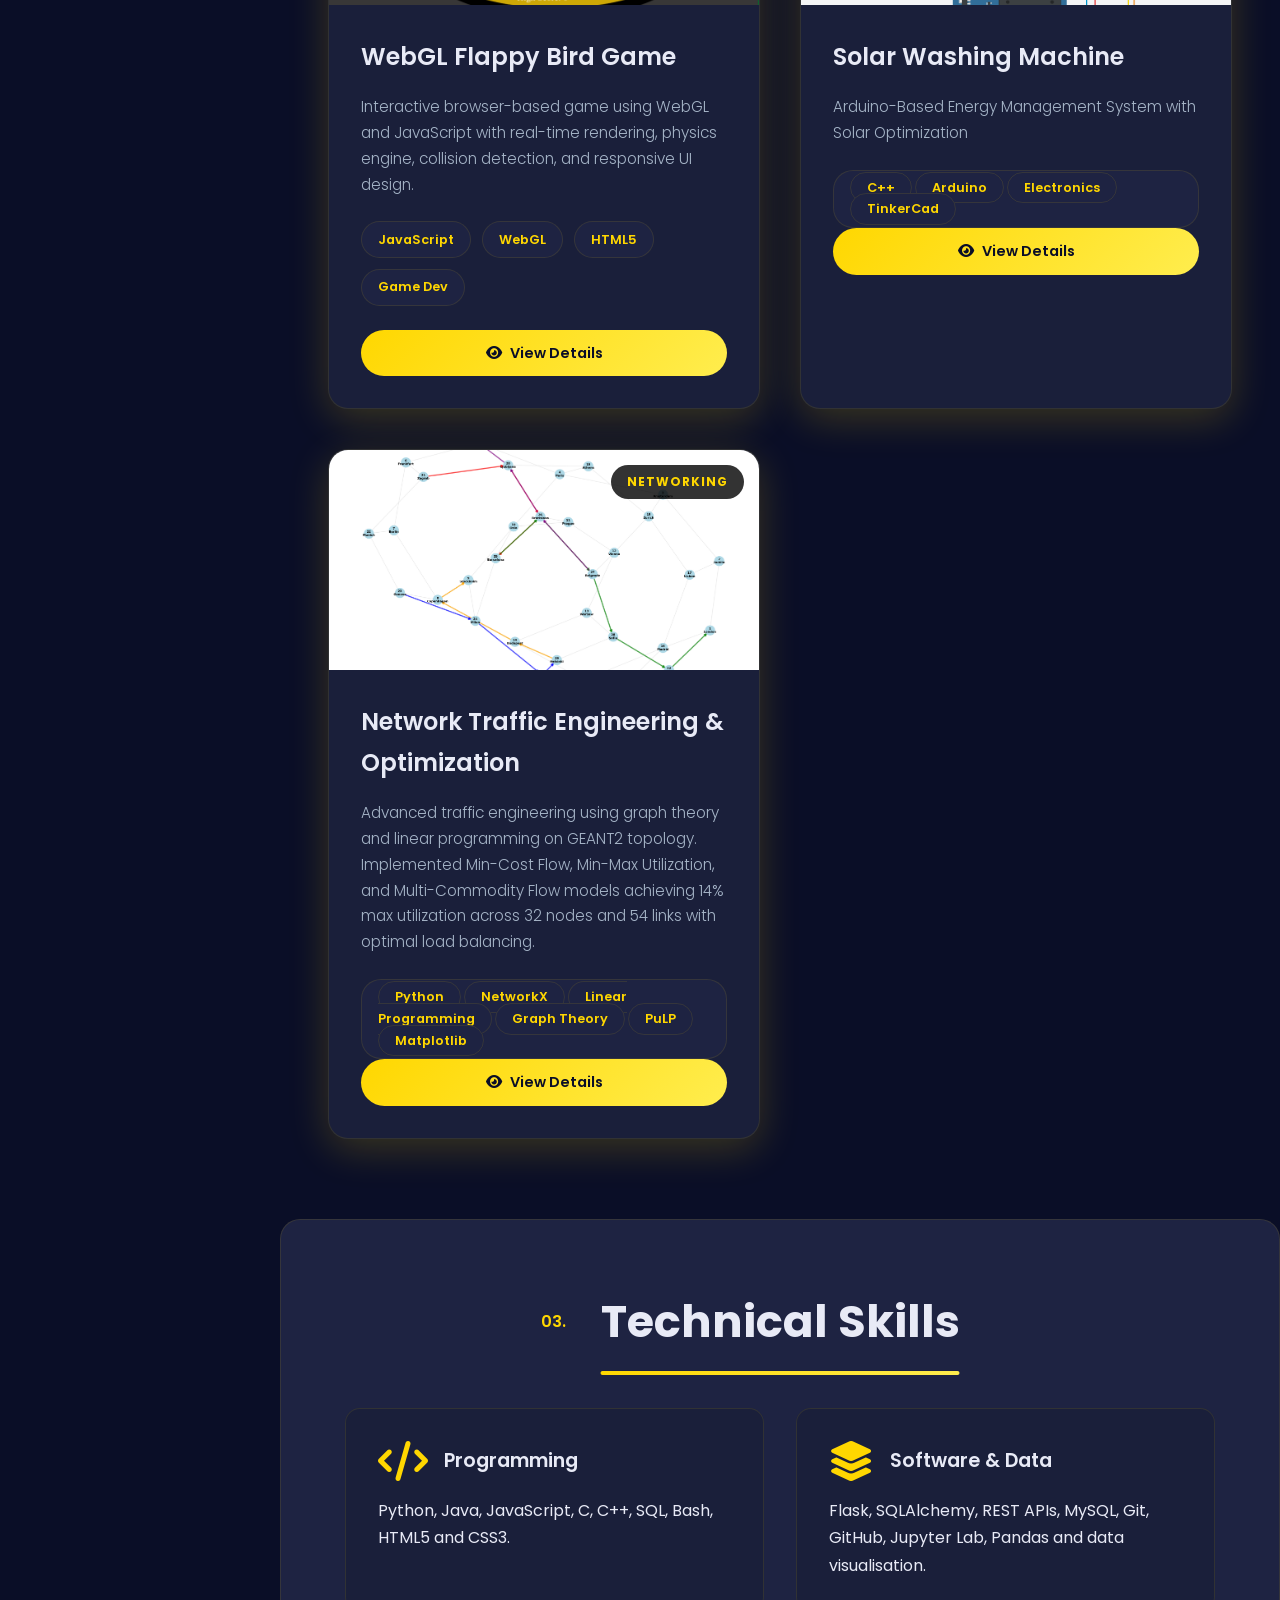
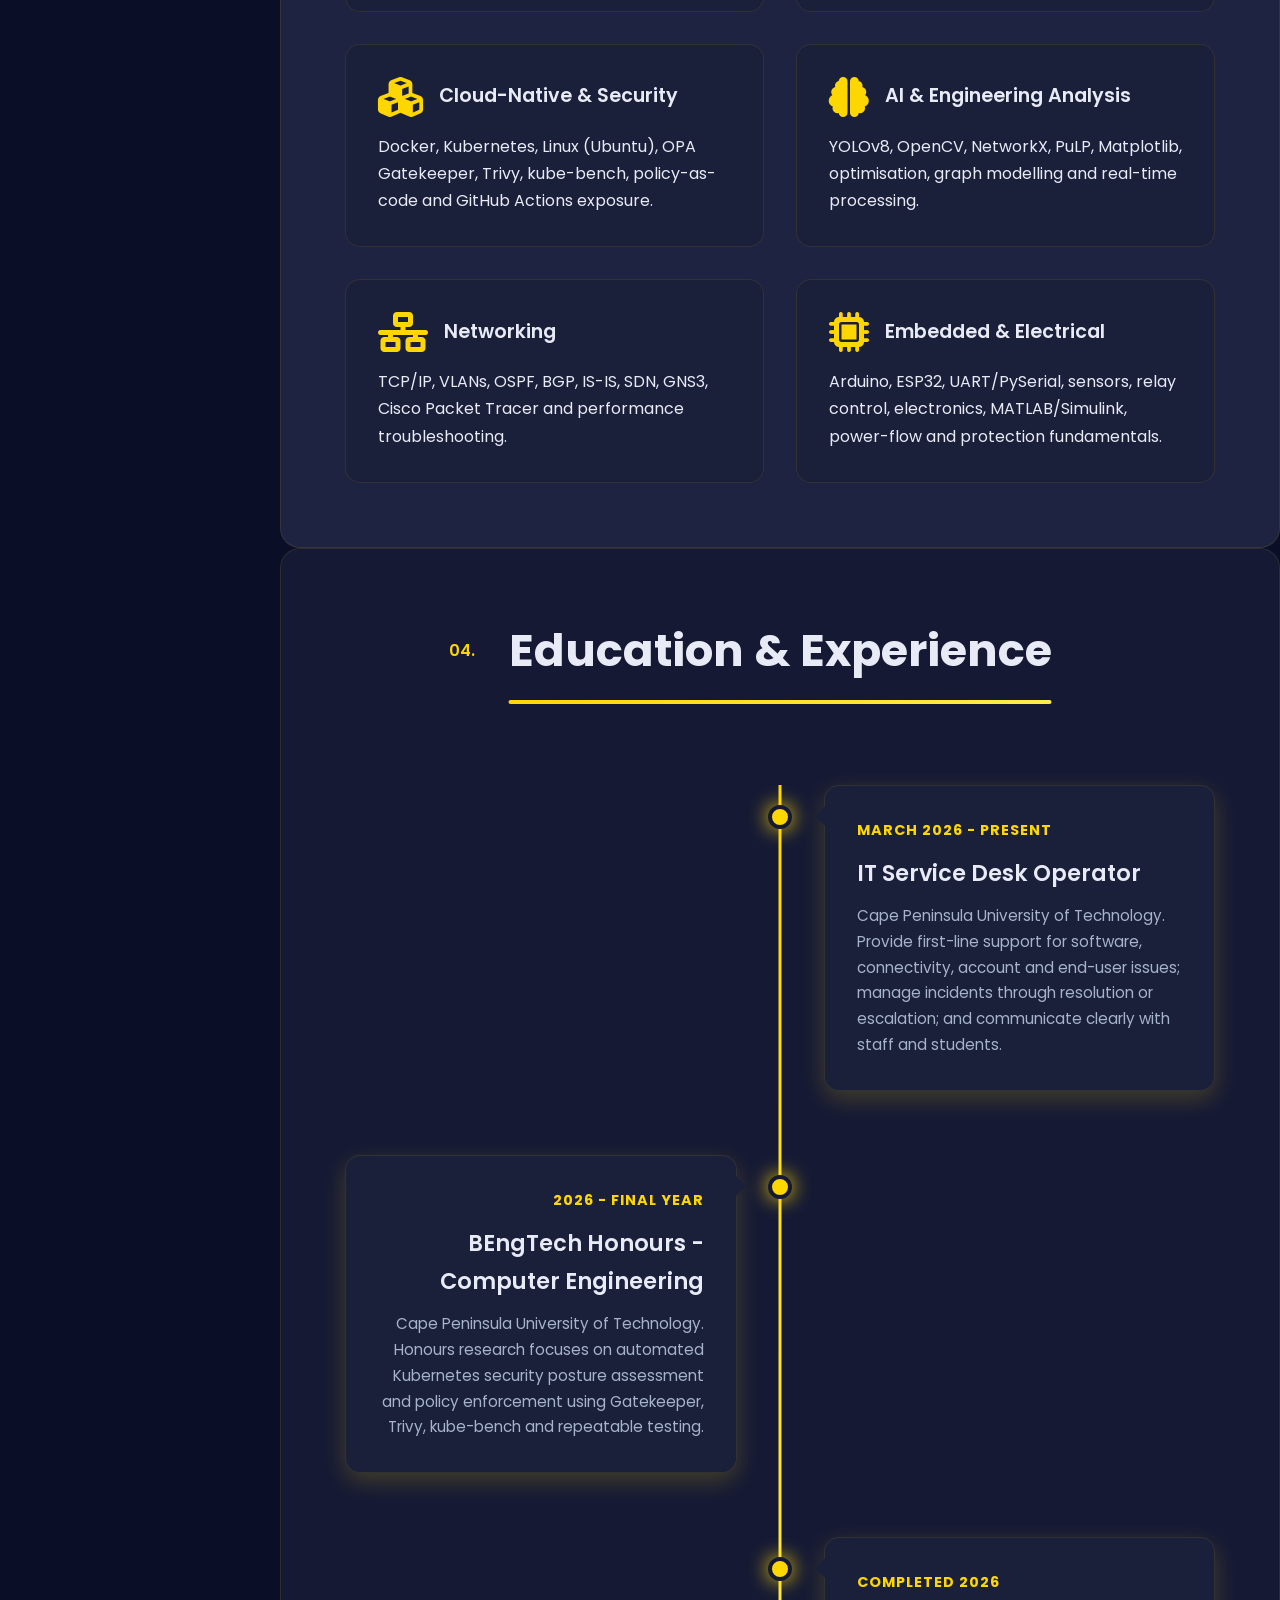
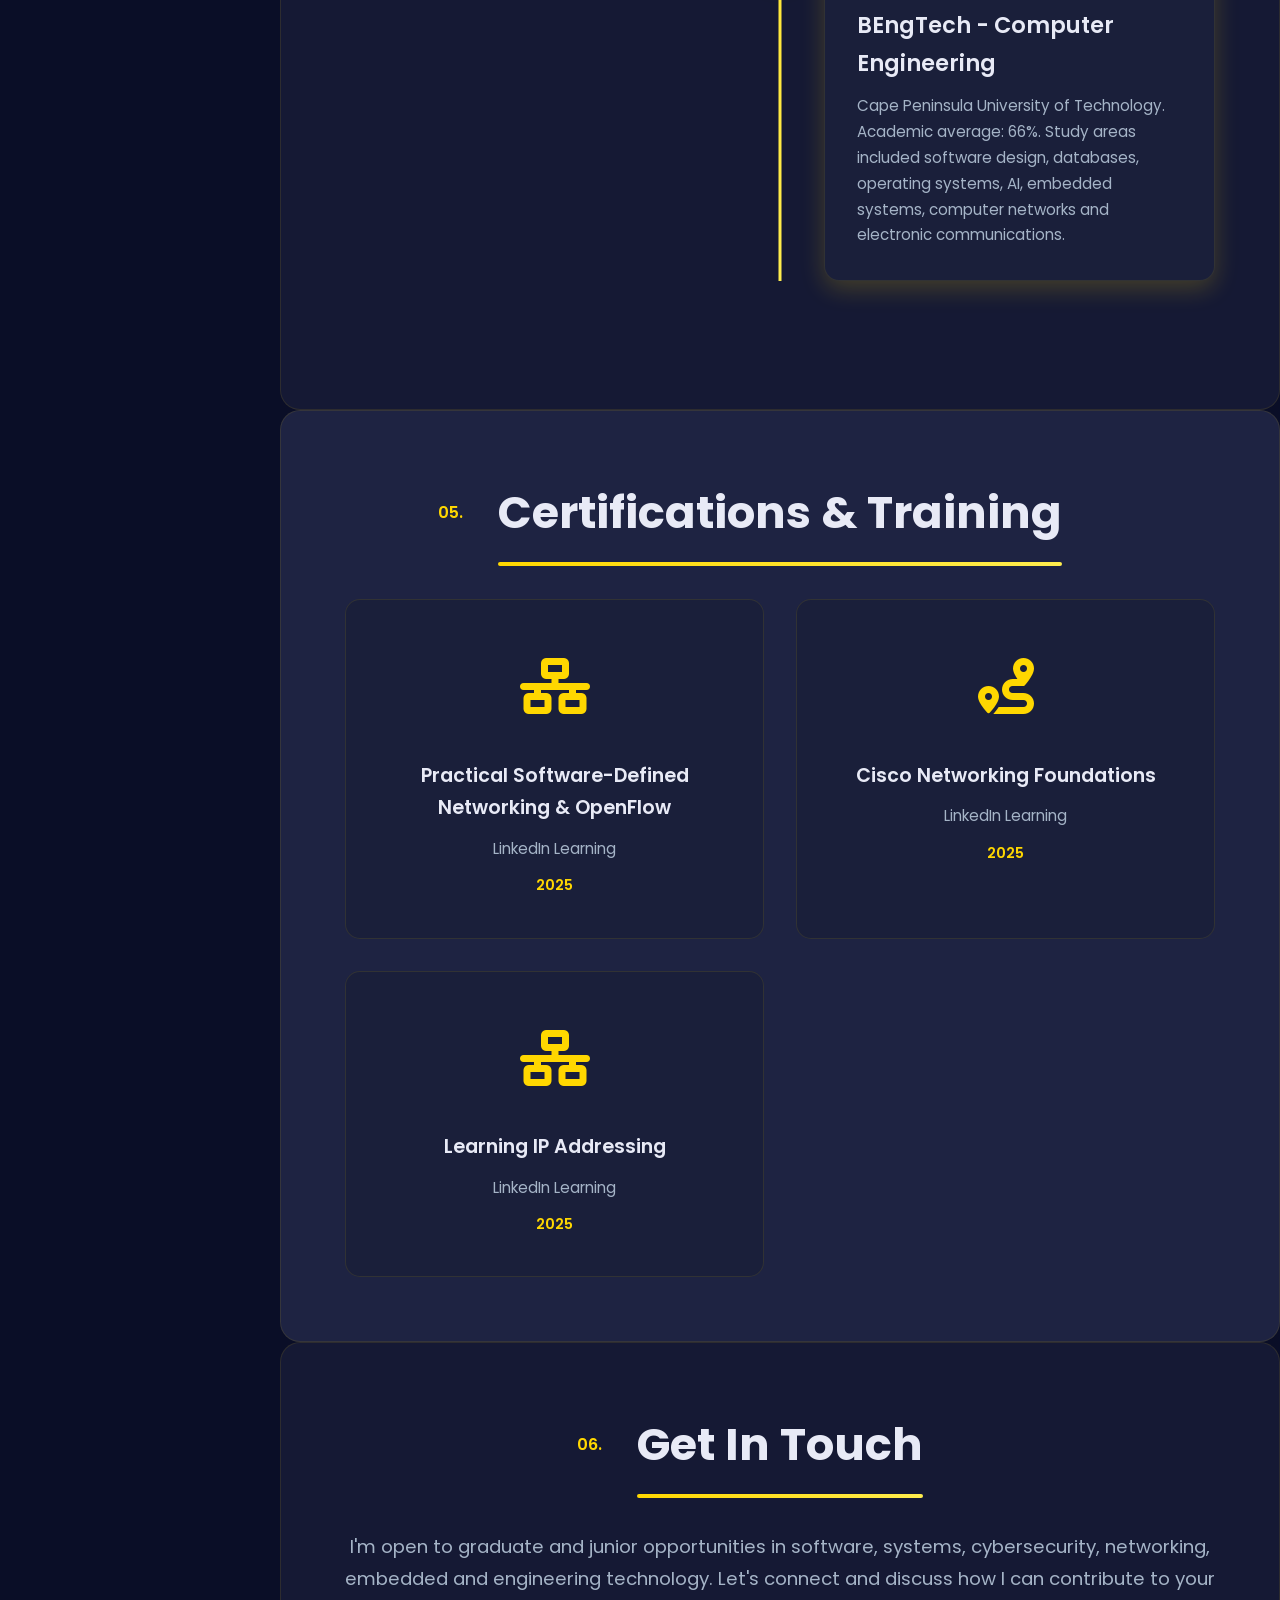
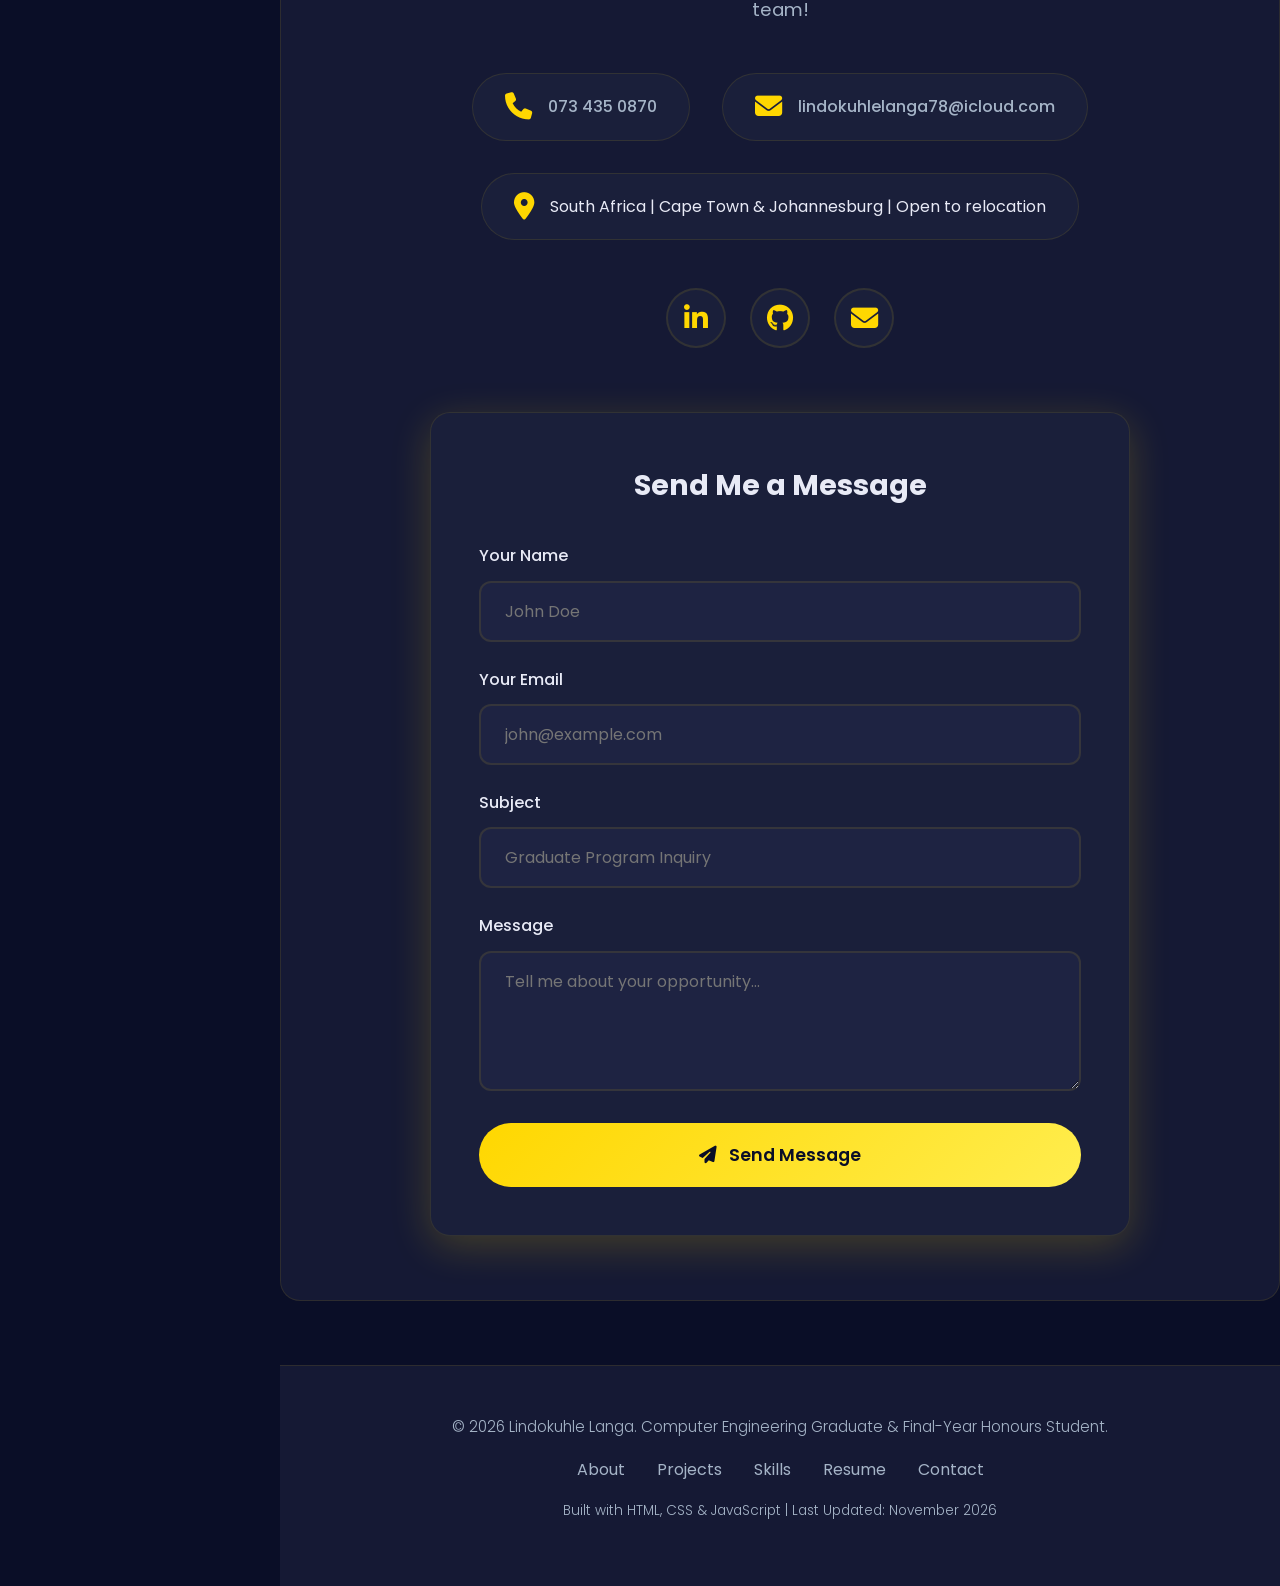
==== commit e894481f: "Refresh portfolio content, projects, skills and experience for 2027 applications" ====
--- a/index.html
+++ b/index.html
@@ -41,7 +41,7 @@
         <img src="images/photo.jpeg" alt="Lindokuhle Langa" class="sidebar-photo">
       </div>
       <div class="sidebar-name">Lindokuhle Langa</div>
-      <div class="sidebar-title">Computer Engineer</div>
+      <div class="sidebar-title">Computer Engineering Graduate</div>
     </div>
 
     <nav class="sidebar-nav">
@@ -83,7 +83,7 @@
         <a href="https://github.com/lindokuhlelanga" target="_blank" title="GitHub">
           <i class="fab fa-github"></i>
         </a>
-        <a href="mailto:222038152@mycput.ac.za" title="Email">
+        <a href="mailto:lindokuhlelanga78@icloud.com" title="Email">
           <i class="fas fa-envelope"></i>
         </a>
       </div>
@@ -104,7 +104,7 @@
           <span>Dark</span>
         </button>
         
-        <a href="Lindokuhle_Langa_CV_2025.pdf" download class="download-cv-btn">
+        <a href="Lindokuhle_Langa_CV.pdf" download class="download-cv-btn">
           <i class="fas fa-download"></i>
           <span>Resume</span>
         </a>
@@ -150,7 +150,7 @@
       <div class="stats-section">
         <div class="stats-grid">
           <div class="stat-item">
-            <span class="stat-number" data-target="65">0</span>
+            <span class="stat-number" data-target="66">0</span>
             <span class="stat-label">Academic Average %</span>
           </div>
         </div>
@@ -160,12 +160,17 @@
       <section id="about">
         <h2 data-number="01.">About Me</h2>
         <p>
-          Obtained Bachelor of Engineering Technology in Computer Engineering at Cape Peninsula University of Technology,  
-          graduating in April 2026, also a Honours student. With hands-on experience in AI-powered systems, software-defined networking, 
-          and full-stack development, I'm passionate about creating innovative solutions in emerging technologies. 
-          My projects showcase proficiency in Python, C++, JavaScript, Network Automation, Bash scripting, and cloud computing, with a strong focus 
-          on real-time data processing. I'm eager to apply my skills in a dynamic graduate program where I can contribute to 
-          cutting-edge projects and continue growing as an engineer.
+          I am a Computer Engineering graduate from the Cape Peninsula University of Technology (CPUT) and a final-year
+          BEngTech Honours student in Computer Engineering. My work spans software development, Kubernetes security,
+          artificial intelligence, networking, embedded systems, databases and engineering analysis. I also work as an
+          IT Service Desk Operator at CPUT, where I troubleshoot end-user and connectivity issues, manage incidents and
+          communicate with users in a professional support environment.
+        </p>
+        <p>
+          I enjoy building and testing practical systems that connect software with real engineering problems. My current
+          portfolio includes Python and JavaScript applications, REST/database work, network optimisation, cloud-native
+          security research, AI computer vision, embedded control and electrical power-system analysis. I am open to graduate
+          and junior opportunities where I can continue developing as a software, systems or computer engineer.
         </p>
       </section>
 
@@ -175,14 +180,68 @@
         
         <div class="project-filters">
           <button class="filter-btn active" data-filter="all">All Projects</button>
-          <button class="filter-btn" data-filter="ai">AI/ML</button>
-          <button class="filter-btn" data-filter="iot">IoT</button>
+          <button class="filter-btn" data-filter="ai">AI / Data</button>
+          <button class="filter-btn" data-filter="security">Security</button>
           <button class="filter-btn" data-filter="networking">Networking</button>
-          <button class="filter-btn" data-filter="embedded">Embedded Systems</button>
-          <button class="filter-btn" data-filter="web">Web Development</button>
+          <button class="filter-btn" data-filter="embedded">Embedded</button>
+          <button class="filter-btn" data-filter="electrical">Electrical</button>
+          <button class="filter-btn" data-filter="web">Software / Web</button>
         </div>
 
         <div class="projects-grid">
+
+          <!-- Flagship: Honours Kubernetes Security Research -->
+          <div class="project" data-category="security web" data-project="kubernetes">
+            <div class="project-image">
+              <i class="fas fa-shield-halved"></i>
+              <span class="project-category">Cybersecurity</span>
+            </div>
+            <div class="project-content">
+              <h3>Kubernetes Security Framework</h3>
+              <p>
+                Honours research on automated Kubernetes security posture assessment, policy enforcement and
+                controlled performance evaluation using repeatable test manifests and policy-as-code.
+              </p>
+              <div class="tech-tags">
+                <span class="tech-tag">Kubernetes</span>
+                <span class="tech-tag">OPA Gatekeeper</span>
+                <span class="tech-tag">Trivy</span>
+                <span class="tech-tag">kube-bench</span>
+                <span class="tech-tag">PowerShell</span>
+              </div>
+              <div class="project-links">
+                <a href="https://github.com/lindokuhlelanga/kubernetes-security-framework" target="_blank" class="project-link">
+                  <i class="fab fa-github"></i> View Repository
+                </a>
+              </div>
+            </div>
+          </div>
+
+          <!-- Flagship: Power Systems -->
+          <div class="project" data-category="electrical" data-project="power-systems">
+            <div class="project-image">
+              <i class="fas fa-bolt"></i>
+              <span class="project-category">Power Systems</span>
+            </div>
+            <div class="project-content">
+              <h3>IEEE Six-Bus Power System Analysis</h3>
+              <p>
+                Six-bus power-system study covering per-unit conversion, Ybus formation, Newton-Raphson load flow,
+                MATLAB/Simulink and DIgSILENT modelling, three-phase short-circuit analysis and overcurrent protection.
+              </p>
+              <div class="tech-tags">
+                <span class="tech-tag">MATLAB/Simulink</span>
+                <span class="tech-tag">DIgSILENT</span>
+                <span class="tech-tag">Load Flow</span>
+                <span class="tech-tag">Protection</span>
+              </div>
+              <div class="project-links">
+                <a href="#" class="project-link" onclick="viewProject('power-systems'); return false;">
+                  <i class="fas fa-eye"></i> View Details
+                </a>
+              </div>
+            </div>
+          </div>
           
           <!-- Project 1: Autonomous Drone -->
           <div class="project" data-category="ai iot" data-project="drone">
@@ -193,7 +252,7 @@
             <div class="project-content">
               <h3>Autonomous Drone Navigation</h3>
               <p>
-                AI-powered drone with YOLO object detection achieving 80%+ accuracy, multi-threaded architecture, 
+                AI-powered drone with YOLOv8n object detection achieving 87% accuracy during project testing, multi-threaded architecture, 
                 and real-time data processing for intelligent navigation and obstacle avoidance.
               </p>
               <div class="tech-tags">
@@ -334,7 +393,7 @@
                   <span class="tech-tag">TinkerCad</span>
                 </div>
                 <div class="project-links">
-                  <a href="#" class="project-link" onclick="viewProject('Embedded'); return false;">
+                  <a href="#" class="project-link" onclick="viewProject('embedded'); return false;">
                     <i class="fas fa-eye"></i>View Details
                   </a>
                 </div>
@@ -374,146 +433,36 @@
       <!-- Skills Section -->
       <section id="skills">
         <h2 data-number="03.">Technical Skills</h2>
-        
-        <div class="skill-categories">
-          <button class="category-tab active" data-category="all">All Skills</button>
-          <button class="category-tab" data-category="programming">Programming</button>
-          <button class="category-tab" data-category="tools">Tools & Platforms</button>
-          <button class="category-tab" data-category="frameworks">Frameworks</button>
-        </div>
-
         <div class="skills-container">
-          
-          <div class="skill-item" data-progress="90" data-category="programming">
-            <div class="skill-header">
-              <i class="fab fa-python skill-icon"></i>
-              <span class="skill-name">Python</span>
-            </div>
-            <div class="skill-bar">
-              <div class="skill-progress" style="--progress: 90%"></div>
-            </div>
-            <div class="skill-percentage">90%</div>
-          </div>
-
-          <div class="skill-item" data-progress="85" data-category="programming">
-            <div class="skill-header">
-              <i class="fab fa-cuttlefish skill-icon"></i>
-              <span class="skill-name">C++</span>
-            </div>
-            <div class="skill-bar">
-              <div class="skill-progress" style="--progress: 85%"></div>
-            </div>
-            <div class="skill-percentage">85%</div>
-          </div>
-
-          <div class="skill-item" data-progress="80" data-category="programming">
-            <div class="skill-header">
-              <i class="fab fa-js skill-icon"></i>
-              <span class="skill-name">JavaScript</span>
-            </div>
-            <div class="skill-bar">
-              <div class="skill-progress" style="--progress: 80%"></div>
-            </div>
-            <div class="skill-percentage">80%</div>
-          </div>
-
-          <div class="skill-item" data-progress="88" data-category="programming">
-            <div class="skill-header">
-              <i class="fab fa-html5 skill-icon"></i>
-              <span class="skill-name">HTML5 & CSS3</span>
-            </div>
-            <div class="skill-bar">
-              <div class="skill-progress" style="--progress: 88%"></div>
-            </div>
-            <div class="skill-percentage">88%</div>
-          </div>
-
-          <div class="skill-item" data-progress="75" data-category="programming">
-            <div class="skill-header">
-              <i class="fab fa-java skill-icon"></i>
-              <span class="skill-name">Java</span>
-            </div>
-            <div class="skill-bar">
-              <div class="skill-progress" style="--progress: 75%"></div>
-            </div>
-            <div class="skill-percentage">75%</div>
-          </div>
-
-          <div class="skill-item" data-progress="82" data-category="tools">
-            <div class="skill-header">
-              <i class="fas fa-database skill-icon"></i>
-              <span class="skill-name">MySQL</span>
-            </div>
-            <div class="skill-bar">
-              <div class="skill-progress" style="--progress: 82%"></div>
-            </div>
-            <div class="skill-percentage">82%</div>
-          </div>
-
-          <div class="skill-item" data-progress="78" data-category="tools">
-            <div class="skill-header">
-              <i class="fab fa-git-alt skill-icon"></i>
-              <span class="skill-name">Git & GitHub</span>
-            </div>
-            <div class="skill-bar">
-              <div class="skill-progress" style="--progress: 78%"></div>
-            </div>
-            <div class="skill-percentage">78%</div>
-          </div>
-
-          <div class="skill-item" data-progress="80" data-category="tools">
-            <div class="skill-header">
-              <i class="fab fa-aws skill-icon"></i>
-              <span class="skill-name">AWS</span>
-            </div>
-            <div class="skill-bar">
-              <div class="skill-progress" style="--progress: 80%"></div>
-            </div>
-            <div class="skill-percentage">80%</div>
-          </div>
-
-          <div class="skill-item" data-progress="76" data-category="tools">
-            <div class="skill-header">
-              <i class="fab fa-docker skill-icon"></i>
-              <span class="skill-name">Docker</span>
-            </div>
-            <div class="skill-bar">
-              <div class="skill-progress" style="--progress: 76%"></div>
-            </div>
-            <div class="skill-percentage">76%</div>
-          </div>
-
-          <div class="skill-item" data-progress="85" data-category="frameworks">
-            <div class="skill-header">
-              <i class="fas fa-brain skill-icon"></i>
-              <span class="skill-name">Computer Vision (YOLO)</span>
-            </div>
-            <div class="skill-bar">
-              <div class="skill-progress" style="--progress: 85%"></div>
-            </div>
-            <div class="skill-percentage">85%</div>
-          </div>
-
-          <div class="skill-item" data-progress="72" data-category="frameworks">
-            <div class="skill-header">
-              <i class="fab fa-node-js skill-icon"></i>
-              <span class="skill-name">Node.js</span>
-            </div>
-            <div class="skill-bar">
-              <div class="skill-progress" style="--progress: 72%"></div>
-            </div>
-            <div class="skill-percentage">72%</div>
-          </div>
-
-          <div class="skill-item" data-progress="75" data-category="programming">
-            <div class="skill-header">
-              <i class="fab fa-linux skill-icon"></i>
-              <span class="skill-name">Linux (Ubuntu)</span>
-            </div>
-            <div class="skill-bar">
-              <div class="skill-progress" style="--progress: 75%"></div>
-            </div>
-            <div class="skill-percentage">75%</div>
+
+          <div class="skill-item" data-category="programming">
+            <div class="skill-header"><i class="fas fa-code skill-icon"></i><span class="skill-name">Programming</span></div>
+            <p>Python, Java, JavaScript, C, C++, SQL, Bash, HTML5 and CSS3.</p>
+          </div>
+
+          <div class="skill-item" data-category="frameworks">
+            <div class="skill-header"><i class="fas fa-layer-group skill-icon"></i><span class="skill-name">Software & Data</span></div>
+            <p>Flask, SQLAlchemy, REST APIs, MySQL, Git, GitHub, Jupyter Lab, Pandas and data visualisation.</p>
+          </div>
+
+          <div class="skill-item" data-category="tools">
+            <div class="skill-header"><i class="fas fa-cubes skill-icon"></i><span class="skill-name">Cloud-Native & Security</span></div>
+            <p>Docker, Kubernetes, Linux (Ubuntu), OPA Gatekeeper, Trivy, kube-bench, policy-as-code and GitHub Actions exposure.</p>
+          </div>
+
+          <div class="skill-item" data-category="frameworks">
+            <div class="skill-header"><i class="fas fa-brain skill-icon"></i><span class="skill-name">AI & Engineering Analysis</span></div>
+            <p>YOLOv8, OpenCV, NetworkX, PuLP, Matplotlib, optimisation, graph modelling and real-time processing.</p>
+          </div>
+
+          <div class="skill-item" data-category="tools">
+            <div class="skill-header"><i class="fas fa-network-wired skill-icon"></i><span class="skill-name">Networking</span></div>
+            <p>TCP/IP, VLANs, OSPF, BGP, IS-IS, SDN, GNS3, Cisco Packet Tracer and performance troubleshooting.</p>
+          </div>
+
+          <div class="skill-item" data-category="tools">
+            <div class="skill-header"><i class="fas fa-microchip skill-icon"></i><span class="skill-name">Embedded & Electrical</span></div>
+            <p>Arduino, ESP32, UART/PySerial, sensors, relay control, electronics, MATLAB/Simulink, power-flow and protection fundamentals.</p>
           </div>
 
         </div>
@@ -523,15 +472,16 @@
       <section id="experience">
         <h2 data-number="04.">Education & Experience</h2>
         <div class="timeline">
-          
+
           <div class="timeline-item">
             <div class="timeline-dot"></div>
             <div class="timeline-content">
-              <div class="timeline-date">2022 - April 2026</div>
-              <div class="timeline-title">BEngTech Computer Engineering</div>
+              <div class="timeline-date">March 2026 - Present</div>
+              <div class="timeline-title">IT Service Desk Operator</div>
               <div class="timeline-description">
-                Cape Peninsula University of Technology - Specializing in AI, embedded systems, 
-                cloud computing, and software development. Academic Average: 65%
+                Cape Peninsula University of Technology. Provide first-line support for software, connectivity,
+                account and end-user issues; manage incidents through resolution or escalation; and communicate
+                clearly with staff and students.
               </div>
             </div>
           </div>
@@ -539,11 +489,11 @@
           <div class="timeline-item">
             <div class="timeline-dot"></div>
             <div class="timeline-content">
-              <div class="timeline-date">October 2025</div>
-              <div class="timeline-title">Autonomous Drone Navigation Project</div>
+              <div class="timeline-date">2026 - Final Year</div>
+              <div class="timeline-title">BEngTech Honours - Computer Engineering</div>
               <div class="timeline-description">
-                Led development of AI-powered drone system achieving 80%+ object detection accuracy 
-                using YOLO algorithm with multi-threaded architecture for real-time processing.
+                Cape Peninsula University of Technology. Honours research focuses on automated Kubernetes security
+                posture assessment and policy enforcement using Gatekeeper, Trivy, kube-bench and repeatable testing.
               </div>
             </div>
           </div>
@@ -551,23 +501,11 @@
           <div class="timeline-item">
             <div class="timeline-dot"></div>
             <div class="timeline-content">
-              <div class="timeline-date">September 2025</div>
-              <div class="timeline-title">Software-Defined Networking Project</div>
+              <div class="timeline-date">Completed 2026</div>
+              <div class="timeline-title">BEngTech - Computer Engineering</div>
               <div class="timeline-description">
-                Designed and implemented network system using IS-IS, OSPF, and BGP protocols with 
-                automated performance monitoring and optimization algorithms.
-              </div>
-            </div>
-          </div>
-
-          <div class="timeline-item">
-            <div class="timeline-dot"></div>
-            <div class="timeline-content">
-              <div class="timeline-date">May 2024</div>
-              <div class="timeline-title">Web Development & Graphics Project</div>
-              <div class="timeline-description">
-                Created interactive WebGL game demonstrating real-time rendering, physics simulation, 
-                and event-driven architecture for browser-based applications.
+                Cape Peninsula University of Technology. Academic average: 66%. Study areas included software design,
+                databases, operating systems, AI, embedded systems, computer networks and electronic communications.
               </div>
             </div>
           </div>
@@ -577,43 +515,28 @@
 
       <!-- Certifications -->
       <section id="certifications">
-        <h2 data-number="05.">Certifications</h2>
+        <h2 data-number="05.">Certifications & Training</h2>
         <div class="certifications-grid">
-          
+
           <div class="certification-card">
-            <div class="cert-icon">
-              <i class="fab fa-aws"></i>
-            </div>
-            <div class="cert-title">AWS Cloud Practitioner Essentials</div>
-            <div class="cert-issuer">Amazon Web Services</div>
+            <div class="cert-icon"><i class="fas fa-network-wired"></i></div>
+            <div class="cert-title">Practical Software-Defined Networking & OpenFlow</div>
+            <div class="cert-issuer">LinkedIn Learning</div>
             <div class="cert-date">2025</div>
           </div>
 
           <div class="certification-card">
-            <div class="cert-icon">
-              <i class="fas fa-network-wired"></i>
-            </div>
-            <div class="cert-title">Software-Defined Networking & OpenFlow</div>
-            <div class="cert-issuer">LinkedIn Learning</div>
-            <div class="cert-date">July 2025</div>
-          </div>
-
-          <div class="certification-card">
-            <div class="cert-icon">
-              <i class="fab fa-cisco"></i>
-            </div>
+            <div class="cert-icon"><i class="fas fa-route"></i></div>
             <div class="cert-title">Cisco Networking Foundations</div>
             <div class="cert-issuer">LinkedIn Learning</div>
-            <div class="cert-date">April 2025</div>
+            <div class="cert-date">2025</div>
           </div>
 
           <div class="certification-card">
-            <div class="cert-icon">
-              <i class="fas fa-server"></i>
-            </div>
+            <div class="cert-icon"><i class="fas fa-network-wired"></i></div>
             <div class="cert-title">Learning IP Addressing</div>
             <div class="cert-issuer">LinkedIn Learning</div>
-            <div class="cert-date">April 2025</div>
+            <div class="cert-date">2025</div>
           </div>
 
         </div>
@@ -623,7 +546,7 @@
       <section id="contact">
         <h2 data-number="06.">Get In Touch</h2>
         <p class="contact-intro">
-          I'm currently seeking graduate program opportunities and open to exciting projects. 
+          I'm open to graduate and junior opportunities in software, systems, cybersecurity, networking, embedded and engineering technology. 
           Let's connect and discuss how I can contribute to your team!
         </p>
         
@@ -635,12 +558,12 @@
 
           <div class="contact-item">
             <i class="fas fa-envelope"></i>
-            <a href="mailto:222038152@mycput.ac.za">222038152@mycput.ac.za</a>
+            <a href="mailto:lindokuhlelanga78@icloud.com">lindokuhlelanga78@icloud.com</a>
           </div>
 
           <div class="contact-item">
             <i class="fas fa-map-marker-alt"></i>
-            <span>Cape Town, Johannesburg, South Africa</span>
+            <span>South Africa | Cape Town & Johannesburg | Open to relocation</span>
           </div>
         </div>
 
@@ -651,7 +574,7 @@
           <a href="https://github.com/lindokuhlelanga" target="_blank" class="social-link" title="GitHub">
             <i class="fab fa-github"></i>
           </a>
-          <a href="mailto:222038152@mycput.ac.za" class="social-link" title="Email">
+          <a href="mailto:lindokuhlelanga78@icloud.com" class="social-link" title="Email">
             <i class="fas fa-envelope"></i>
           </a>
         </div>
@@ -691,7 +614,7 @@
 
       <!-- Footer -->
       <footer>
-        <p>&copy; 2025 Lindokuhle Langa. Graduating April 2026 - Available for Graduate Programs.</p>
+        <p>&copy; 2026 Lindokuhle Langa. Computer Engineering Graduate & Final-Year Honours Student.</p>
         <div class="footer-links">
           <a href="#about">About</a>
           <a href="#projects">Projects</a>
@@ -700,7 +623,7 @@
           <a href="#contact">Contact</a>
         </div>
         <p style="margin-top: 1rem; font-size: 0.85rem;">
-          Built with HTML, CSS & JavaScript | Last Updated: November 2025
+          Built with HTML, CSS & JavaScript | Last Updated: November 2026
         </p>
       </footer>
     </div>
@@ -804,7 +727,7 @@
 
             <h2>Challenges & Solutions</h2>
             <ul>
-              <li><strong>Real-time Performance:</strong> Optimized YOLO model by reducing network depth and implementing GPU acceleration, achieving 60+ FPS on embedded hardware</li>
+              <li><strong>Real-time Performance:</strong> Used the YOLOv8n model with standard PC processing to balance detection accuracy and latency, with testing showing 87% accuracy and detection latency below 1.5 seconds</li>
               <li><strong>Data Synchronization:</strong> Implemented thread-safe queue systems with mutex locks to prevent race conditions in multi-threaded environment</li>
               <li><strong>Power Efficiency:</strong> Developed adaptive processing modes that adjust detection frequency based on environmental complexity</li>
             </ul>
@@ -888,19 +811,19 @@
                   <strong>80%+</strong> Detection Accuracy
                 </li>
                 <li style="padding: 0.7rem 0; border-bottom: 1px solid var(--border-color);">
-                  <strong>60+ FPS</strong> Real-time Processing
+                  <strong>&lt;1.5 s</strong> Detection Latency
                 </li>
                 <li style="padding: 0.7rem 0; border-bottom: 1px solid var(--border-color);">
-                  <strong>95%+</strong> Obstacle Avoidance
+                  <strong>10–12 min</strong> Validated Operation
                 </li>
                 <li style="padding: 0.7rem 0; border-bottom: 1px solid var(--border-color);">
-                  <strong>Sub-100ms</strong> Response Latency
+                  <strong>R2,920</strong> Prototype Cost
                 </li>
                 <li style="padding: 0.7rem 0; border-bottom: 1px solid var(--border-color);">
                   <strong>Multi-component</strong> IoT Integration
                 </li>
                 <li style="padding: 0.7rem 0;">
-                  <strong>Production-Ready</strong> System Design
+                  <strong>Integrated</strong> Prototype
                 </li>
               </ul>
 </div>
@@ -1572,6 +1495,103 @@
             </div>
             <div class="gallery-item">
               <i class="fas fa-mobile-alt"></i>
+            </div>
+          </div>
+        </div>
+      </div>
+    </div>
+
+        <!-- PROJECT: Embedded Energy Controller -->
+    <div id="projectEmbedded" class="page-view">
+      <div class="project-detail">
+        <div class="project-detail-header">
+          <h1>Embedded Energy-Aware Washing Machine Controller</h1>
+          <p style="color: var(--text-secondary); font-size: 1.1rem; margin-top: 1rem;">
+            Arduino-based control logic with sensor feedback and energy-aware operating behaviour
+          </p>
+        </div>
+        <div class="project-detail-image">
+          <img src="images/WashingMachineImg.png" alt="Embedded energy-aware washing machine controller">
+        </div>
+        <div class="project-detail-content">
+          <div class="detail-main">
+            <h2>Project Overview</h2>
+            <p>
+              Developed an Arduino-based embedded controller that combines sensor feedback, operating-state logic,
+              status monitoring and energy-aware decisions. The project demonstrates hardware-software integration,
+              C/C++ programming, input validation and practical troubleshooting of an electromechanical control prototype.
+            </p>
+            <h2>Engineering Focus</h2>
+            <ul>
+              <li>Embedded C/C++ control logic and state transitions.</li>
+              <li>Sensor-driven monitoring and control decisions.</li>
+              <li>Hardware/firmware integration and structured debugging.</li>
+              <li>Energy-aware operating logic and safe control behaviour.</li>
+            </ul>
+          </div>
+          <div class="detail-sidebar">
+            <div class="detail-card">
+              <h3><i class="fas fa-code"></i> Technologies</h3>
+              <div class="tech-stack-list">
+                <div class="tech-stack-item"><span>Arduino / C++</span></div>
+                <div class="tech-stack-item"><span>Sensors & electronics</span></div>
+                <div class="tech-stack-item"><span>Embedded control</span></div>
+              </div>
+            </div>
+          </div>
+        </div>
+      </div>
+    </div>
+
+    <!-- PROJECT: IEEE Six-Bus Power Systems -->
+    <div id="projectPowerSystems" class="page-view">
+      <div class="project-detail">
+        <div class="project-detail-header">
+          <h1>IEEE Six-Bus Power System Analysis & Protection Study</h1>
+          <p style="color: var(--text-secondary); font-size: 1.1rem; margin-top: 1rem;">
+            Load flow, network modelling, short-circuit analysis and overcurrent protection
+          </p>
+          <div class="project-meta">
+            <div class="meta-item"><i class="fas fa-bolt"></i><span>Electrical Power Systems</span></div>
+            <div class="meta-item"><i class="fas fa-network-wired"></i><span>6 buses / 8 transmission lines</span></div>
+            <div class="meta-item"><i class="fas fa-chart-line"></i><span>150 MVA / 132 kV base</span></div>
+          </div>
+        </div>
+        <div class="project-detail-image">
+          <i class="fas fa-bolt"></i>
+        </div>
+        <div class="project-detail-content">
+          <div class="detail-main">
+            <h2>Project Overview</h2>
+            <p>
+              Analysed an IEEE-style six-bus transmission network using a common 150 MVA, 132 kV base.
+              The work covered per-unit conversion, branch calculations, Ybus formation and Newton-Raphson
+              load-flow analysis, supported by MATLAB/Simulink and DIgSILENT PowerFactory models.
+            </p>
+            <h2>Technical Work</h2>
+            <ul>
+              <li>Converted network quantities to a common per-unit base and formed the bus-admittance matrix.</li>
+              <li>Applied Newton-Raphson bus-state updates to evaluate voltage magnitudes, phase angles and power balance.</li>
+              <li>Modelled the six-bus network in MATLAB/Simulink and DIgSILENT PowerFactory.</li>
+              <li>Documented a three-phase short-circuit study using IEC 60909 settings.</li>
+              <li>Evaluated overcurrent protection using current-transformer and relay settings/characteristics.</li>
+            </ul>
+            <h2>Portfolio Note</h2>
+            <p>
+              The public portfolio version focuses on the technical implementation and engineering methods.
+              Student-identifying submission material and assessment-specific information are intentionally excluded.
+            </p>
+          </div>
+          <div class="detail-sidebar">
+            <div class="detail-card">
+              <h3><i class="fas fa-tools"></i> Tools & Methods</h3>
+              <div class="tech-stack-list">
+                <div class="tech-stack-item"><span>MATLAB / Simulink</span></div>
+                <div class="tech-stack-item"><span>DIgSILENT PowerFactory</span></div>
+                <div class="tech-stack-item"><span>Newton-Raphson load flow</span></div>
+                <div class="tech-stack-item"><span>IEC 60909 fault study</span></div>
+                <div class="tech-stack-item"><span>Overcurrent protection</span></div>
+              </div>
             </div>
           </div>
         </div>
@@ -1838,10 +1858,10 @@
     const typingText = document.getElementById('typingText');
     const texts = [
       'Computer Engineering Graduate',
-      'AI & Machine Learning Enthusiast',
-      'Full-Stack Developer',
-      'Cloud & DevOps Explorer',
-      'Graduating April 2026'
+      'Final-Year Honours Student',
+      'Software & Systems Developer',
+      'Kubernetes Security Researcher',
+      'Embedded, Networking & AI Builder'
     ];
     let textIndex = 0;
     let charIndex = 0;
@@ -1950,6 +1970,8 @@
       'database': 'projectDatabase',
       'fm': 'projectFM',
       'game': 'projectGame',
+      'embedded': 'projectEmbedded',
+      'power-systems': 'projectPowerSystems',
       'network-optimization': 'projectNetworkOptimization'
     };
 
@@ -2210,7 +2232,7 @@
             throw new Error('Form submission failed');
           }
         } catch (error) {
-          formStatus.textContent = 'Oops! Something went wrong. Please email me directly at 222038152@mycput.ac.za';
+          formStatus.textContent = 'Oops! Something went wrong. Please email me directly at lindokuhlelanga78@icloud.com';
           formStatus.className = 'form-status error';
           formStatus.style.display = 'block';
         }
@@ -2226,8 +2248,8 @@
 
     // Console Message
     console.log('%c👋 Welcome to my portfolio!', 'color: #ffd700; font-size: 24px; font-weight: bold;');
-    console.log('%cFinal Year Computer Engineering Student | Graduating April 2026', 'color: #a5b4c7; font-size: 14px;');
-    console.log('%c📧 222038152@mycput.ac.za | 📱 073 435 0870', 'color: #ffd700; font-size: 14px;');
+    console.log('%cFinal Year Computer Engineering Student | Final-Year Honours Student', 'color: #a5b4c7; font-size: 14px;');
+    console.log('%c📧 lindokuhlelanga78@icloud.com | 📱 073 435 0870', 'color: #ffd700; font-size: 14px;');
     console.log('%c💼 Available for Graduate Programs & Opportunities', 'color: #10b981; font-size: 14px; font-weight: bold;');
   </script>
 
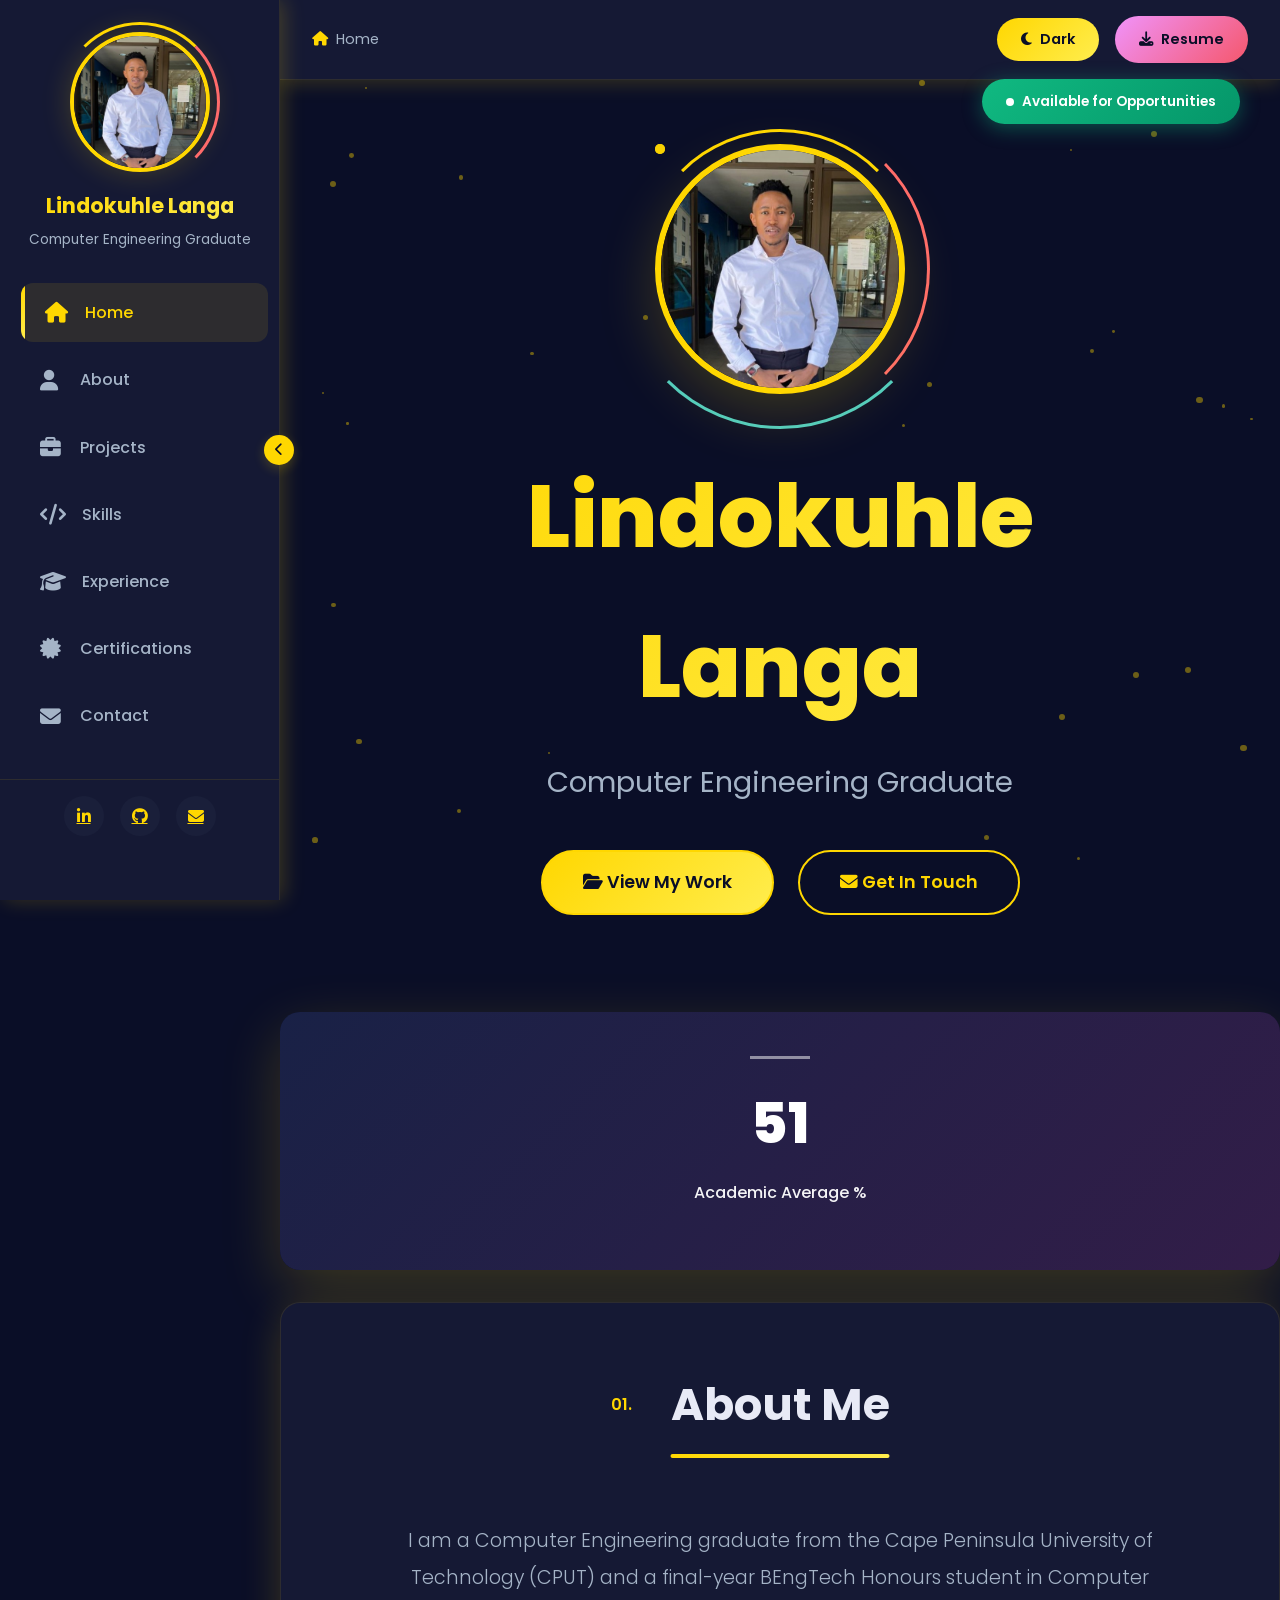
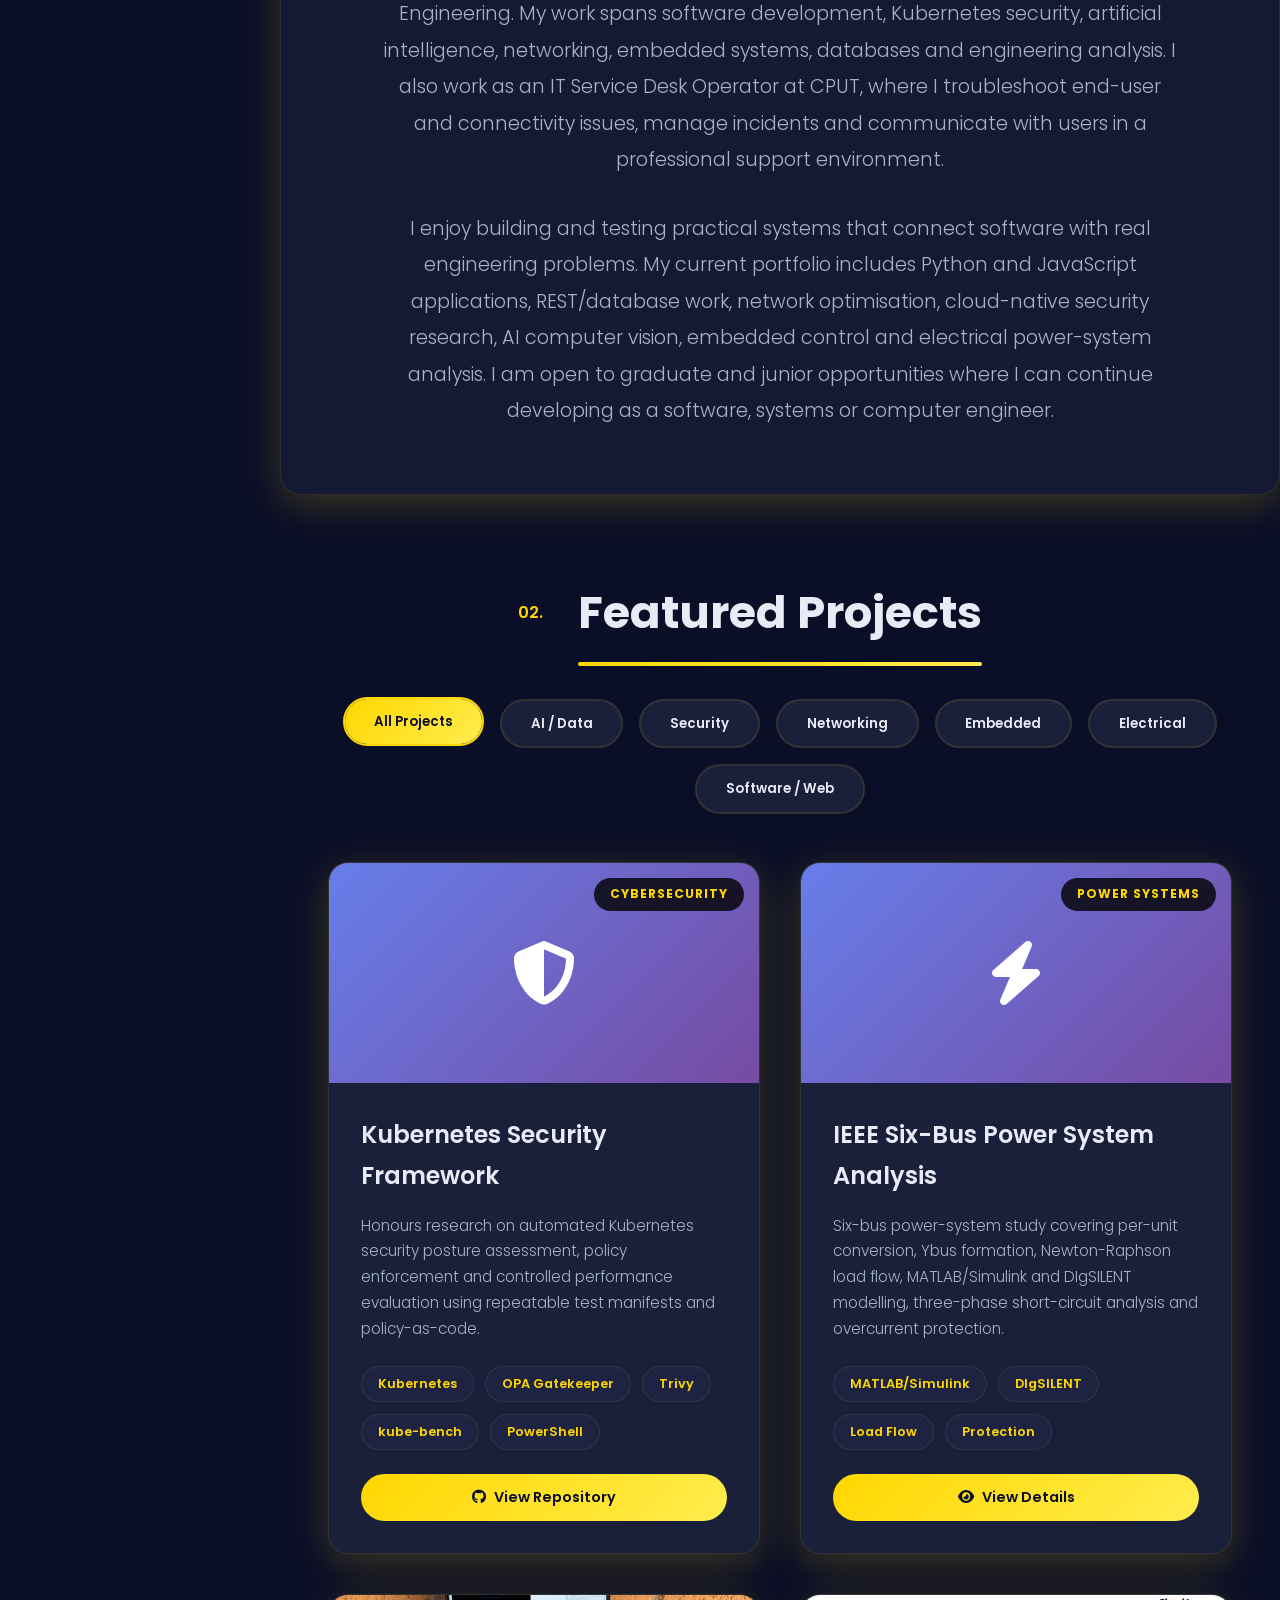
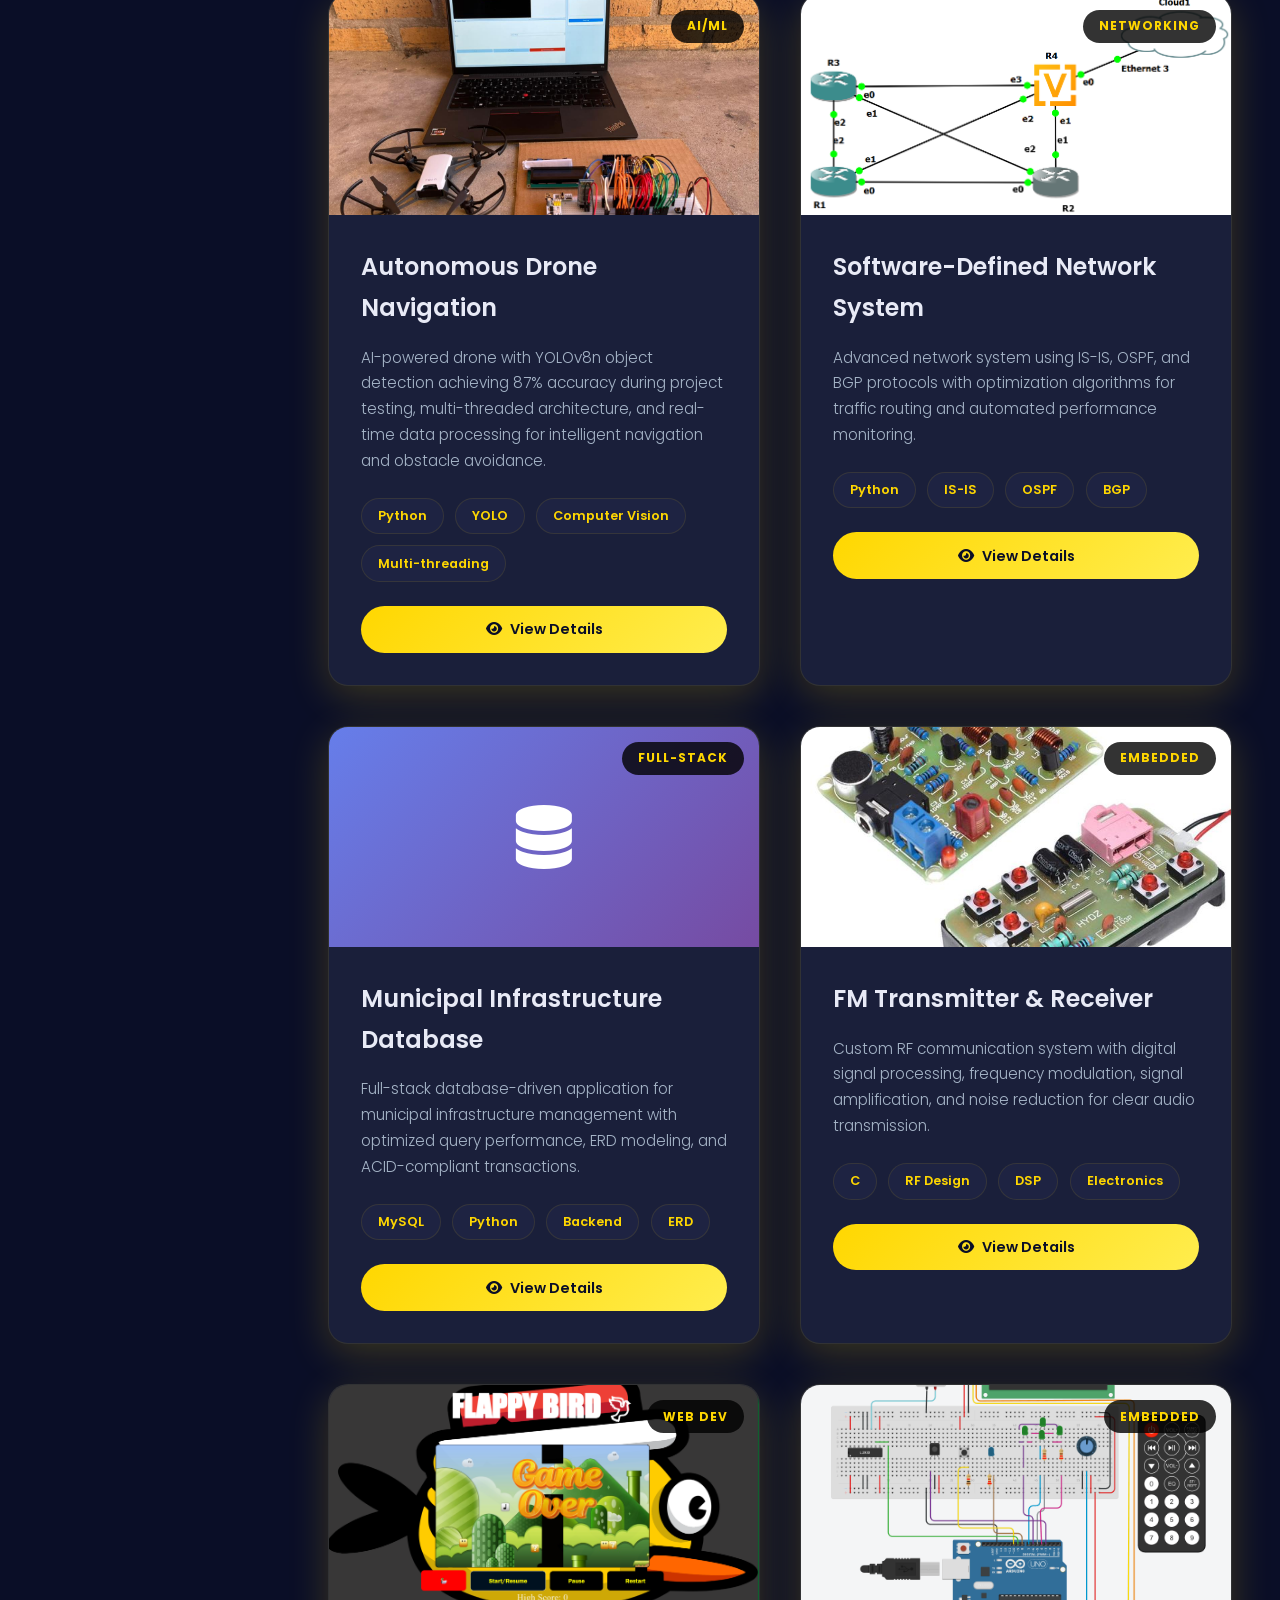
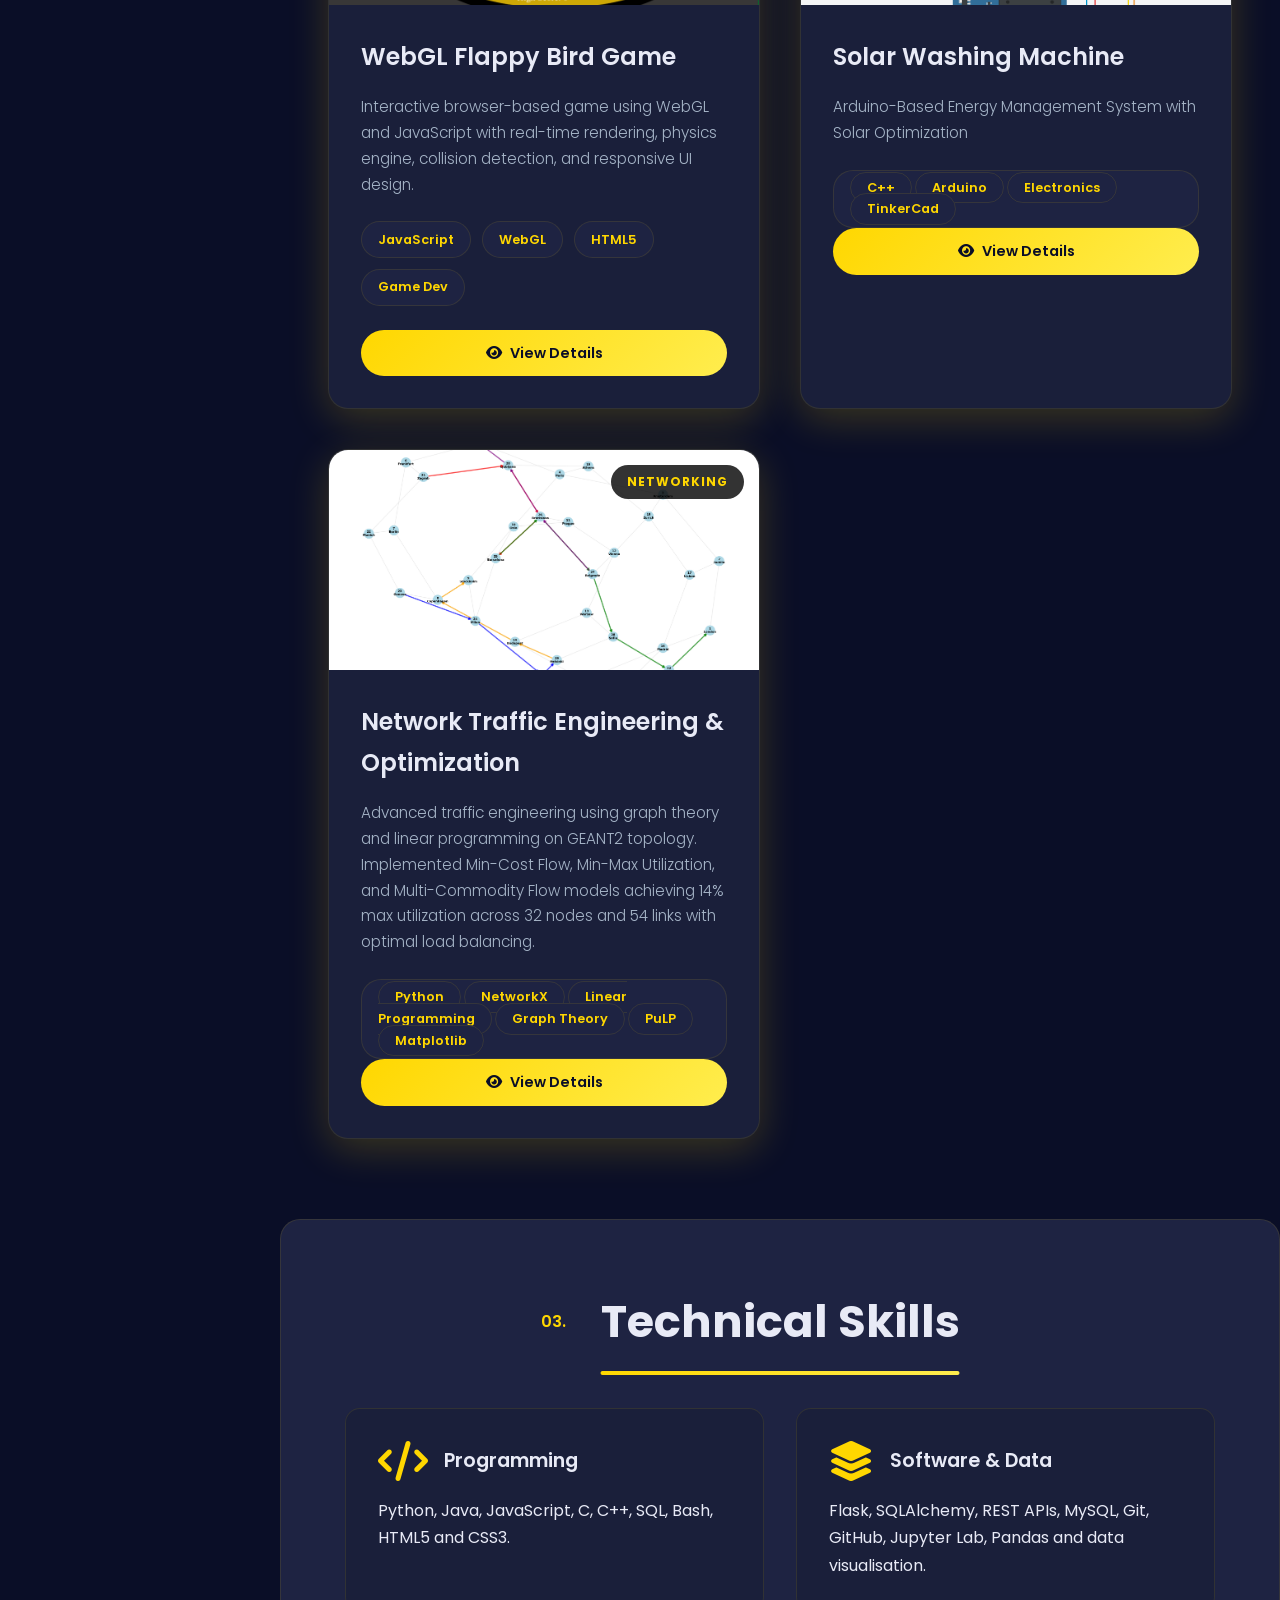
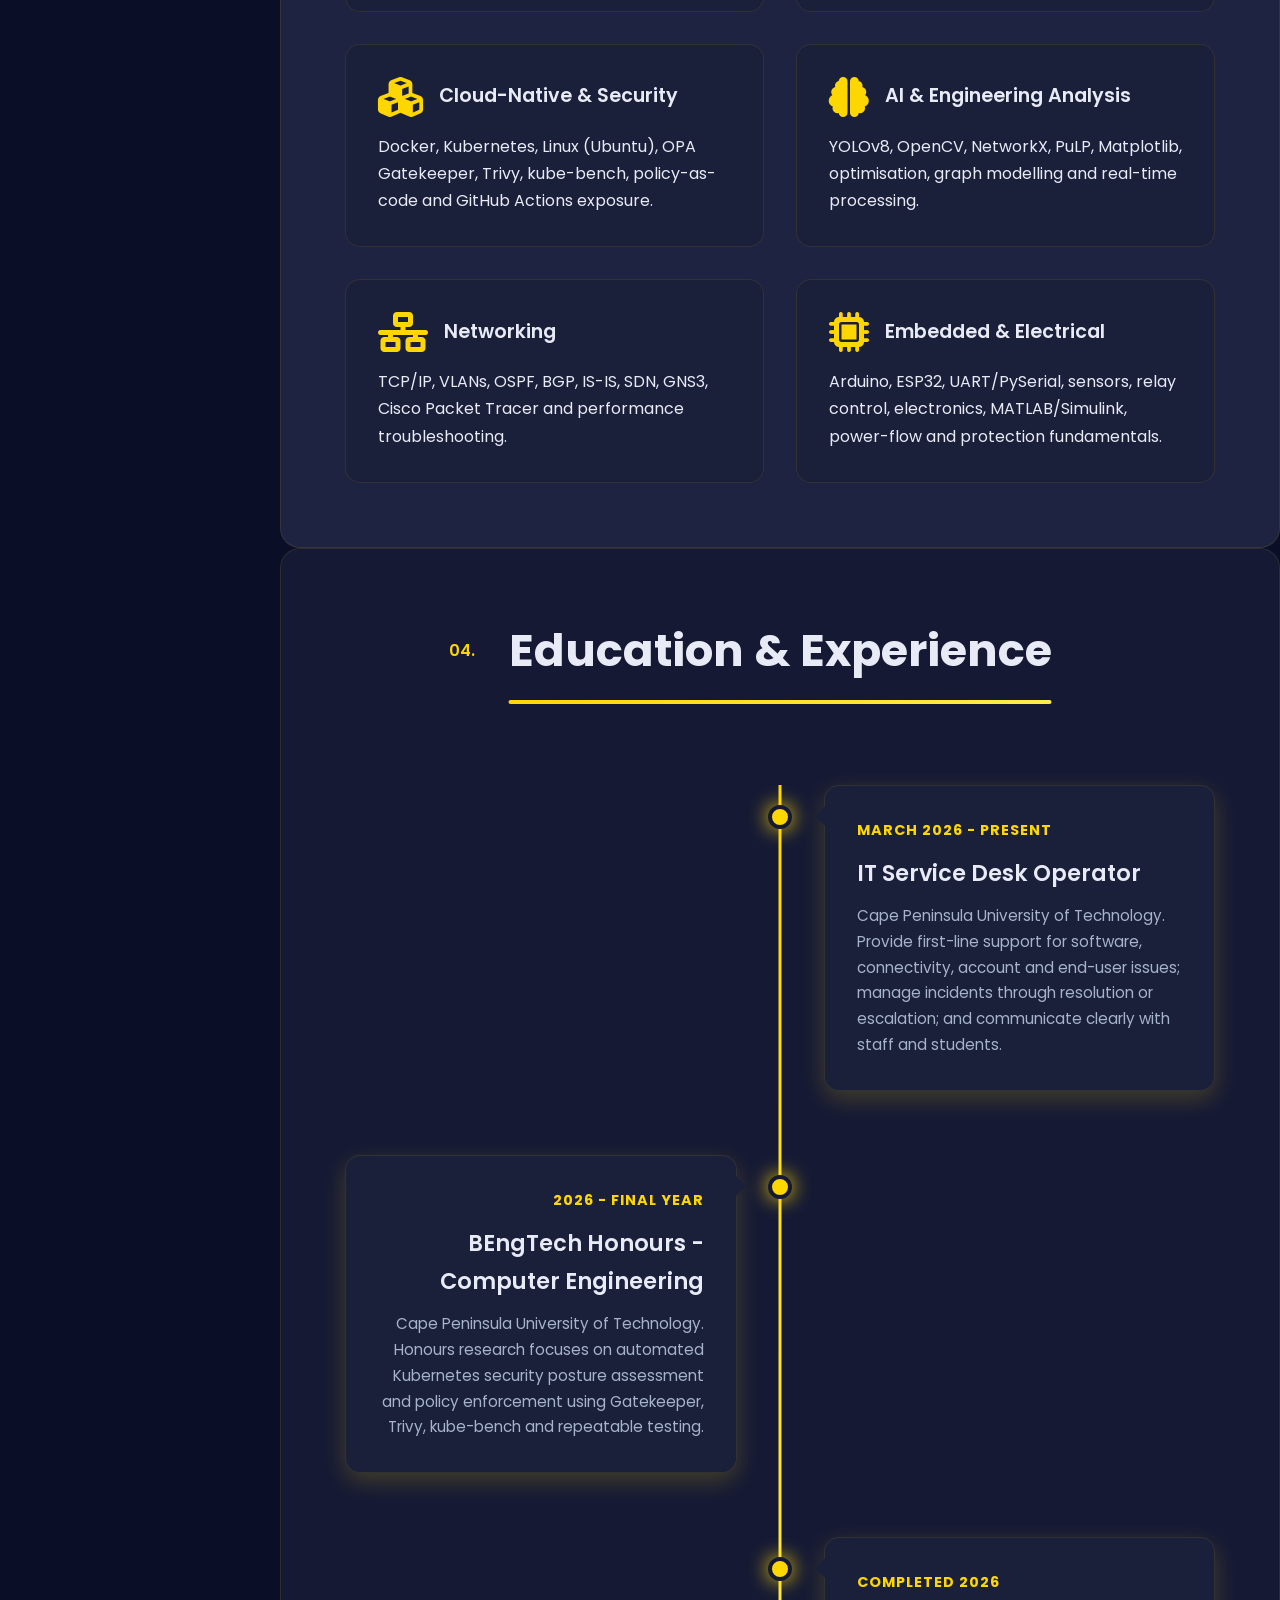
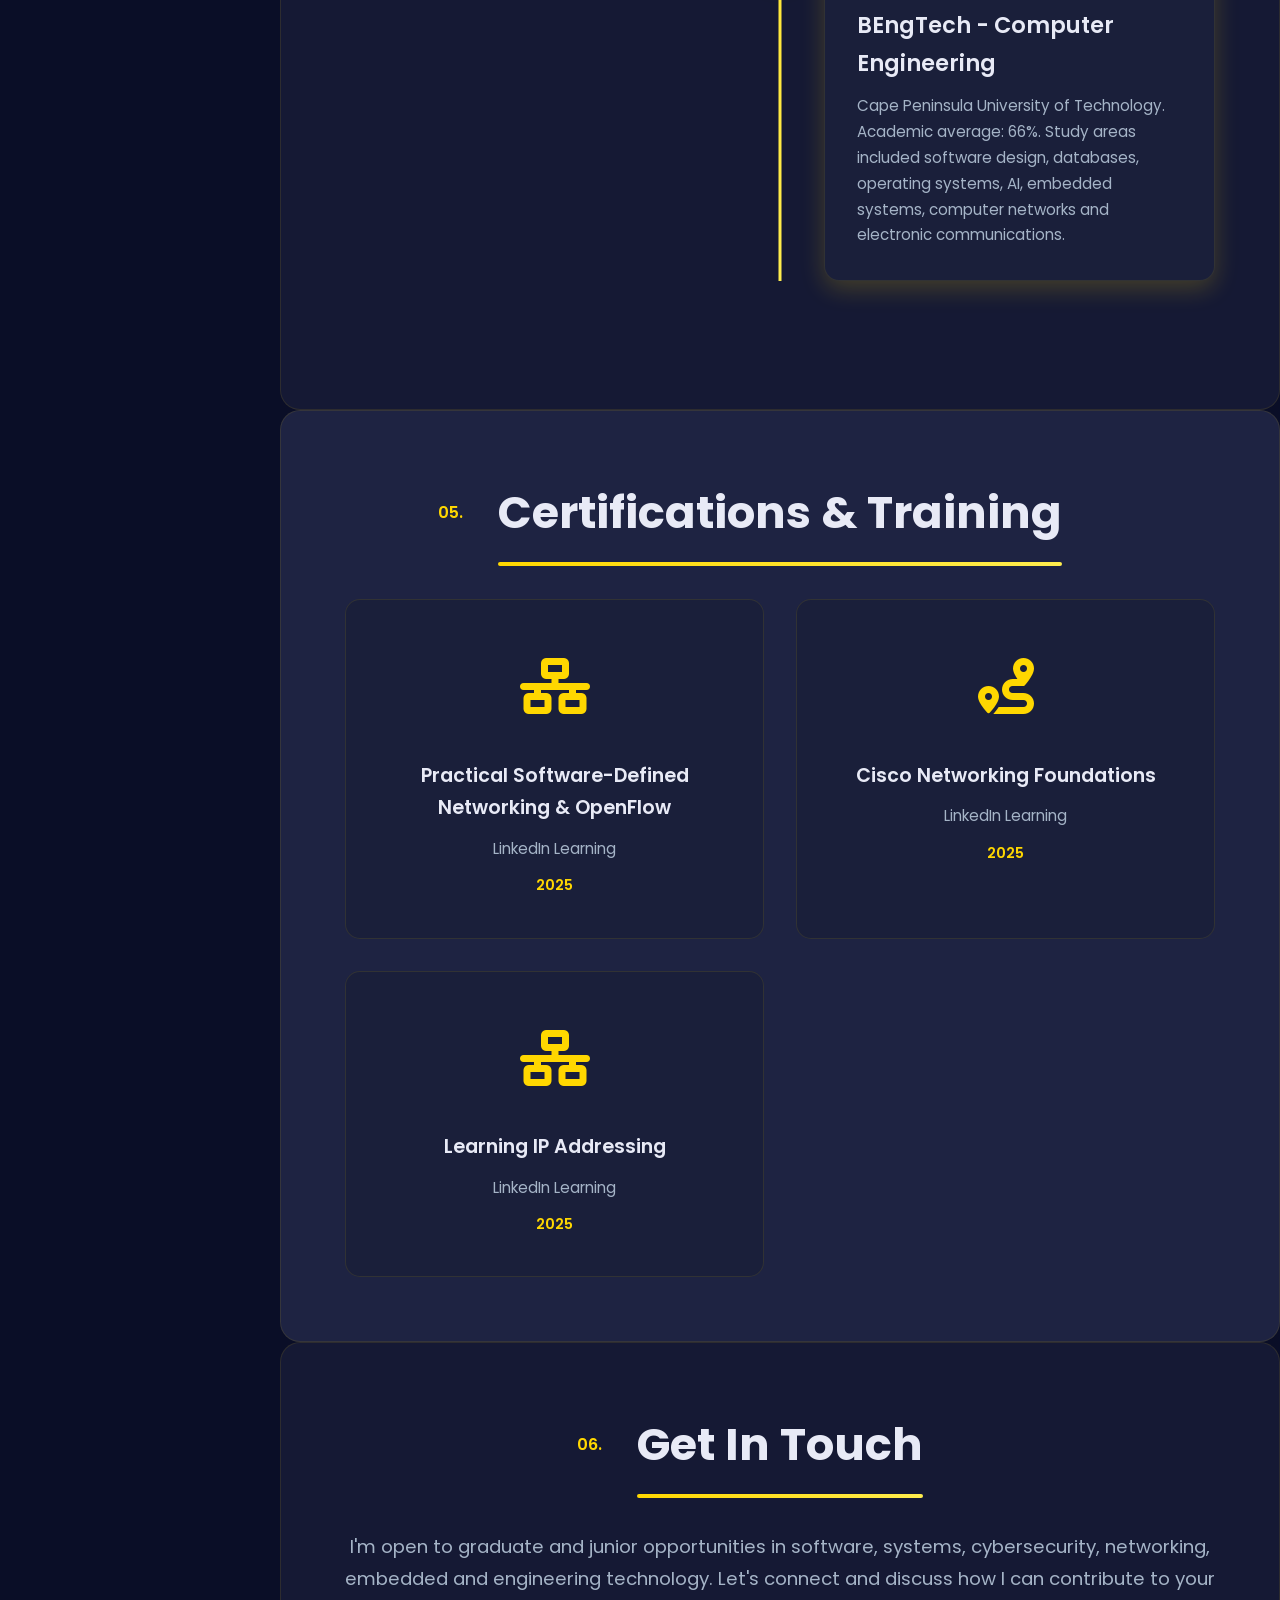
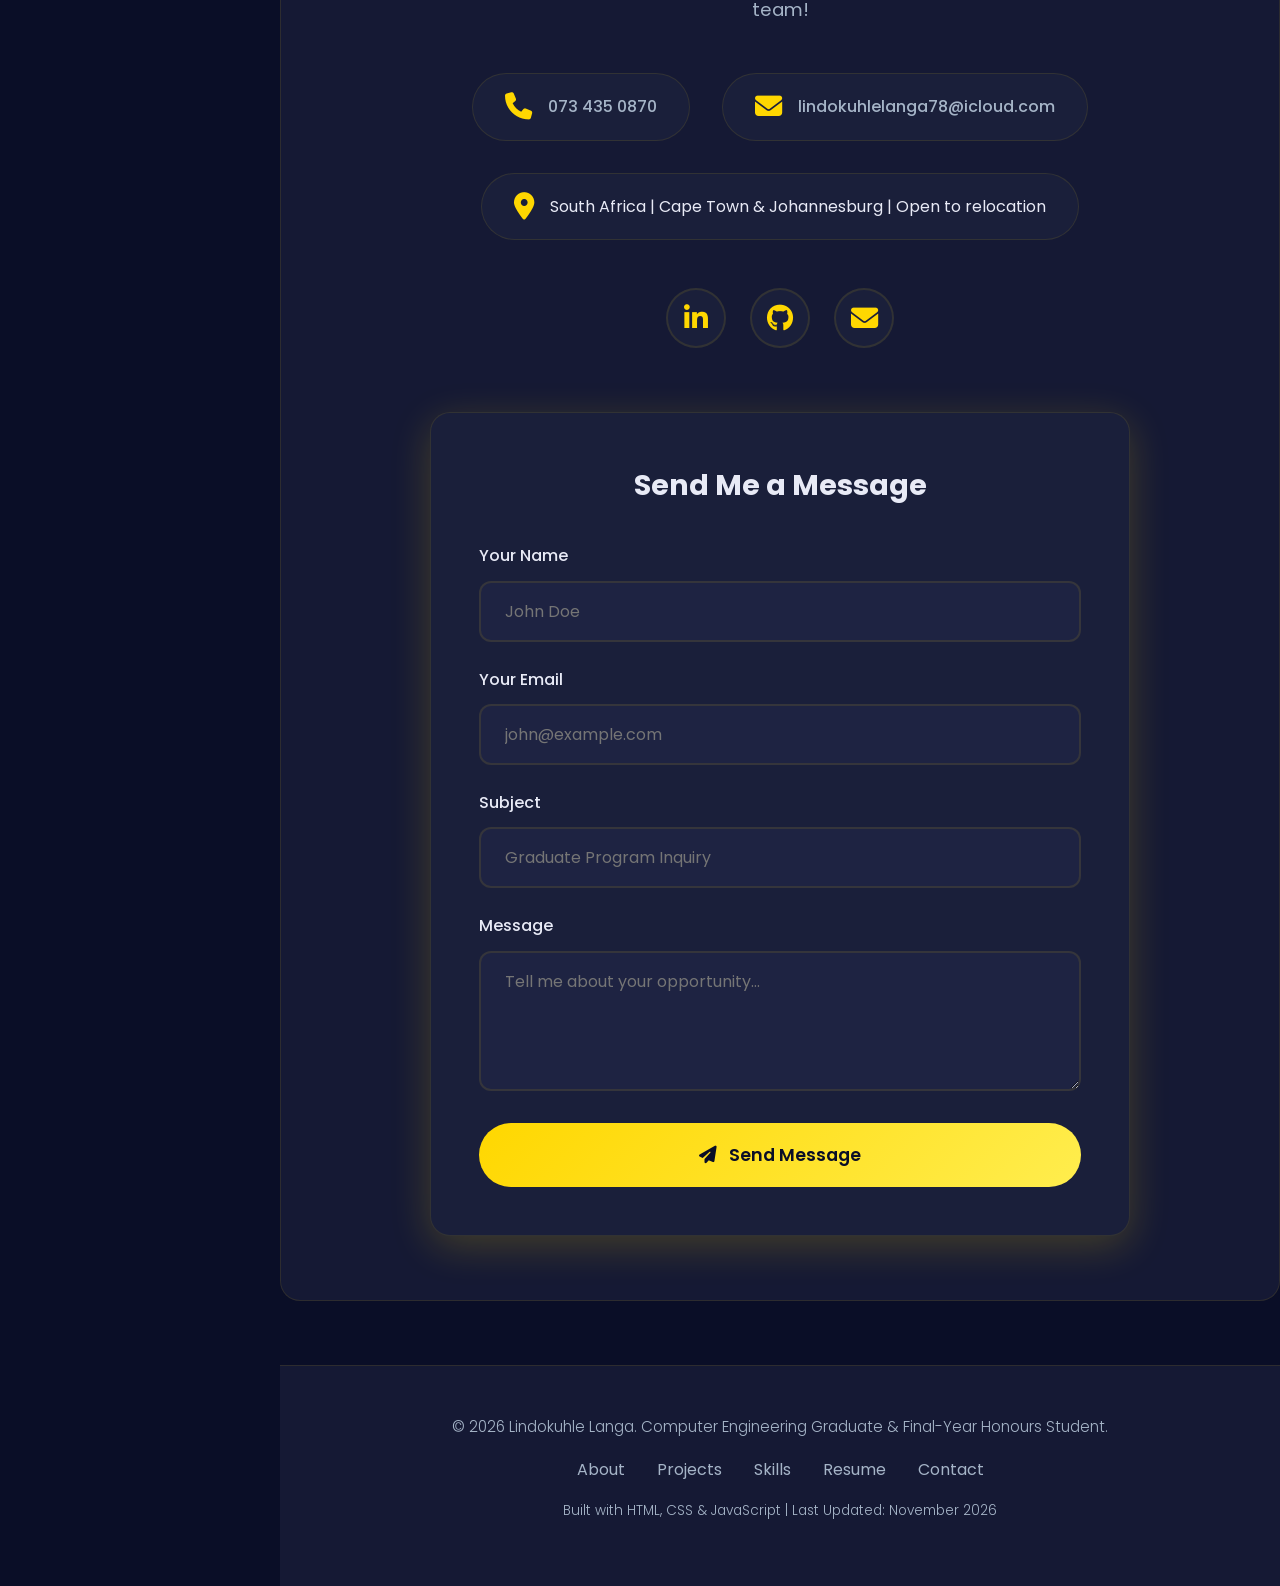
==== commit 81dbf159: "Link portfolio resume buttons to current print-friendly resume" ====
--- a/index.html
+++ b/index.html
@@ -104,7 +104,7 @@
           <span>Dark</span>
         </button>
         
-        <a href="Lindokuhle_Langa_CV.pdf" download class="download-cv-btn">
+        <a href="resume.html" class="download-cv-btn">
           <i class="fas fa-download"></i>
           <span>Resume</span>
         </a>
@@ -619,7 +619,7 @@
           <a href="#about">About</a>
           <a href="#projects">Projects</a>
           <a href="#skills">Skills</a>
-          <a href="Lindokuhle_Langa_CV.pdf" download>Resume</a>
+          <a href="resume.html">Resume</a>
           <a href="#contact">Contact</a>
         </div>
         <p style="margin-top: 1rem; font-size: 0.85rem;">
@@ -795,7 +795,7 @@
                 <a href="https://github.com/lindokuhlelanga" target="_blank" class="action-btn">
                   <i class="fab fa-github"></i> View on GitHub
                 </a>
-                <a href="Lindokuhle_Langa_CV.pdf" download class="action-btn secondary">
+                <a href="resume.html" class="action-btn secondary">
                   <i class="fas fa-file-pdf"></i> Project Report (PDF)
                 </a>
               </div>
@@ -970,7 +970,7 @@
                 <a href="https://github.com/lindokuhlelanga" target="_blank" class="action-btn">
                   <i class="fab fa-github"></i> View on GitHub
                 </a>
-                <a href="Lindokuhle_Langa_CV.pdf" download class="action-btn secondary">
+                <a href="resume.html" class="action-btn secondary">
                   <i class="fas fa-file-pdf"></i> Technical Report
                 </a>
               </div>
@@ -1131,7 +1131,7 @@
                 <a href="https://github.com/lindokuhlelanga" target="_blank" class="action-btn">
                   <i class="fab fa-github"></i> View on GitHub
                 </a>
-                <a href="Lindokuhle_Langa_CV.pdf" download class="action-btn secondary">
+                <a href="resume.html" class="action-btn secondary">
                   <i class="fas fa-file-pdf"></i> Project Documentation
                 </a>
               </div>
@@ -1293,7 +1293,7 @@
                 <a href="https://github.com/lindokuhlelanga" target="_blank" class="action-btn">
                   <i class="fab fa-github"></i> View on GitHub
                 </a>
-                <a href="Lindokuhle_Langa_CV.pdf" download class="action-btn secondary">
+                <a href="resume.html" class="action-btn secondary">
                   <i class="fas fa-file-pdf"></i> Circuit Diagrams
                 </a>
               </div>
@@ -1773,7 +1773,7 @@
                 <a href="https://github.com/lindokuhlelanga" target="_blank" class="action-btn">
                   <i class="fab fa-github"></i> View on GitHub
                 </a>
-                <a href="Lindokuhle_Langa_CV.pdf" download class="action-btn secondary">
+                <a href="resume.html" class="action-btn secondary">
                   <i class="fas fa-file-pdf"></i> Technical Report (PDF)
                 </a>
               </div>
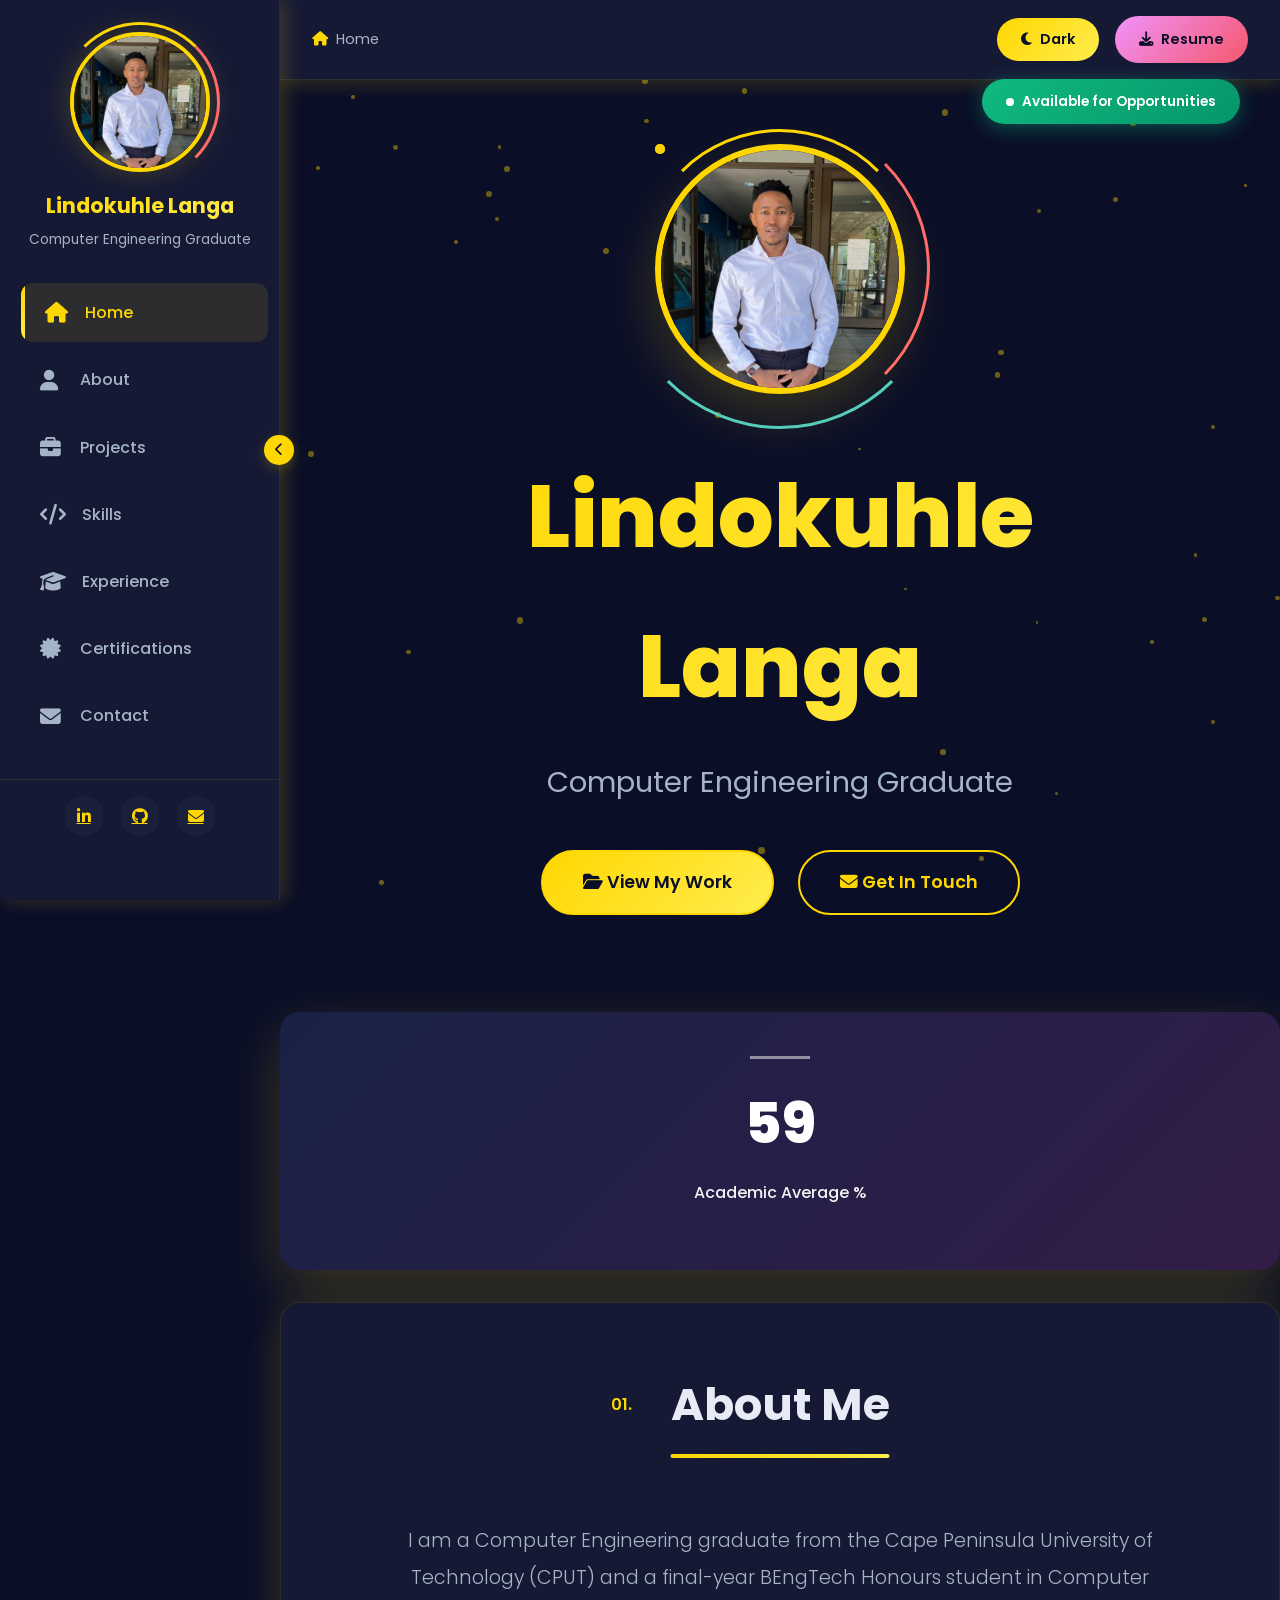
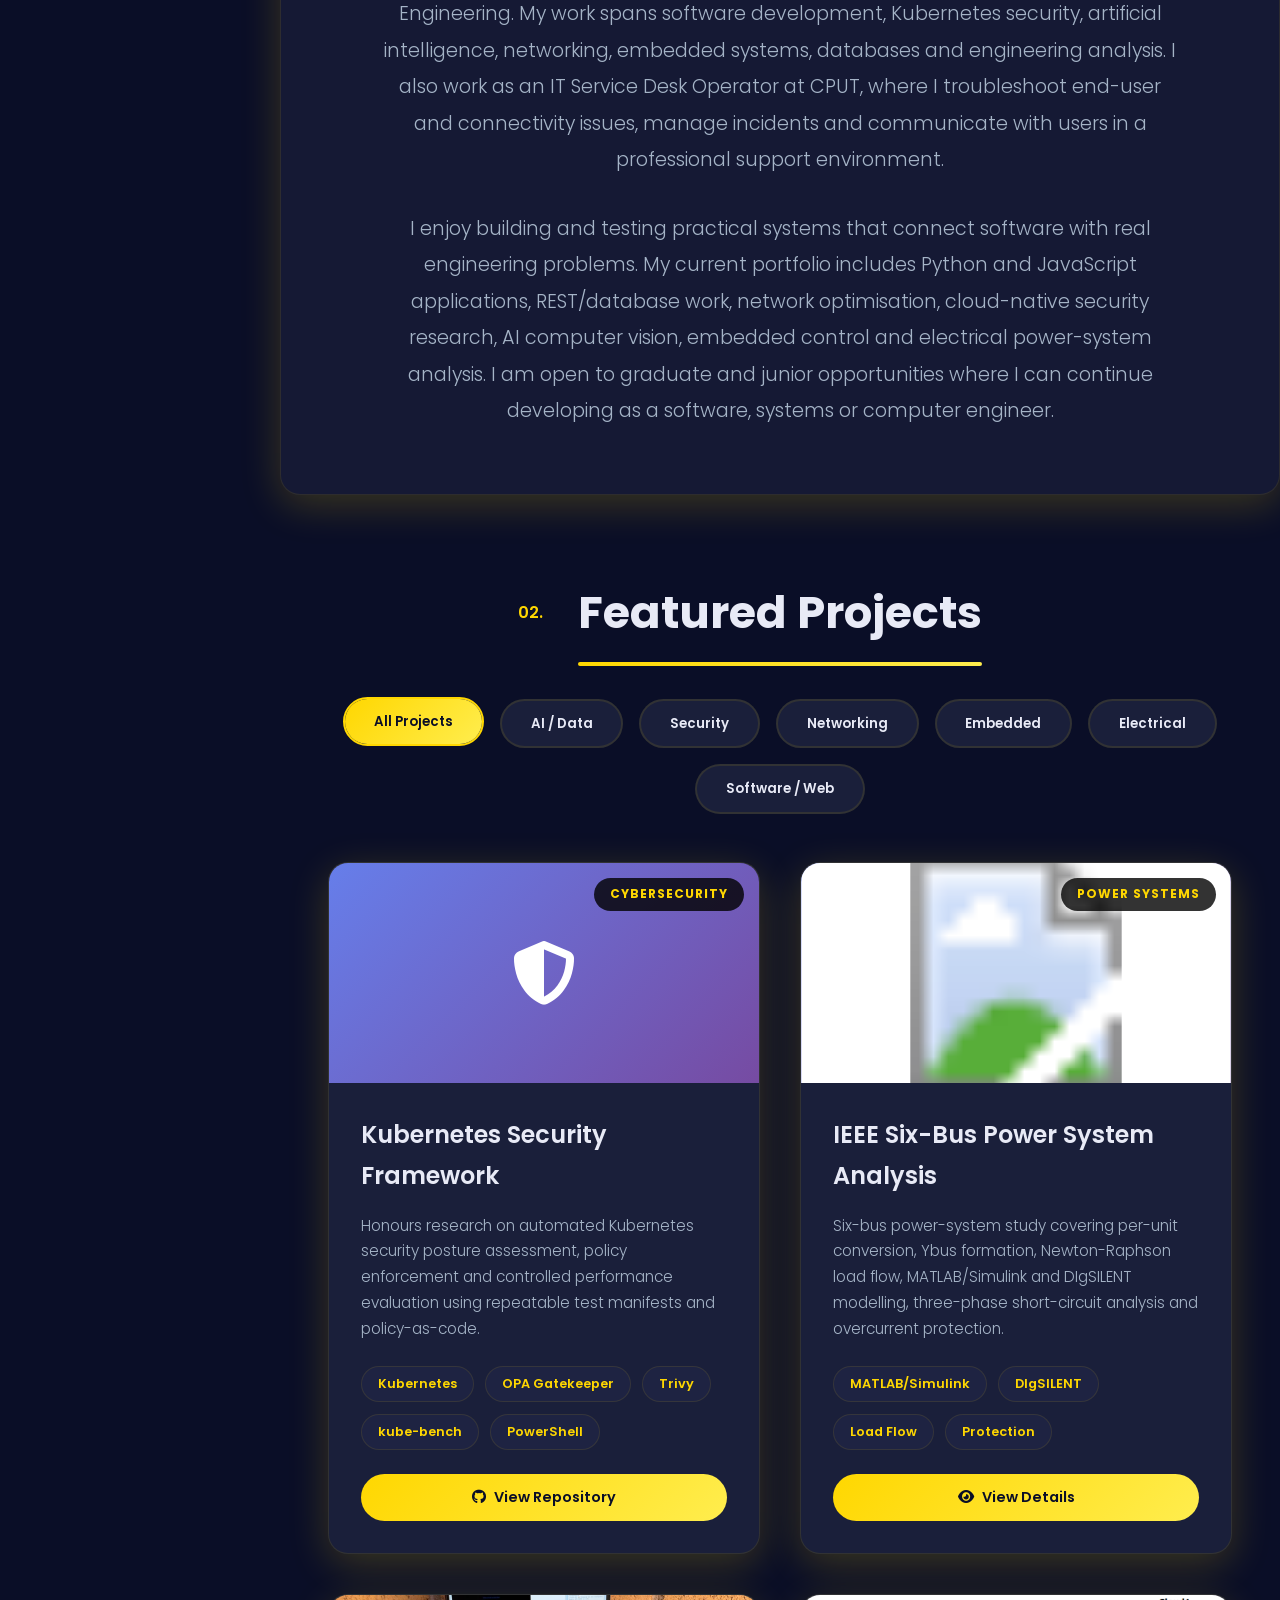
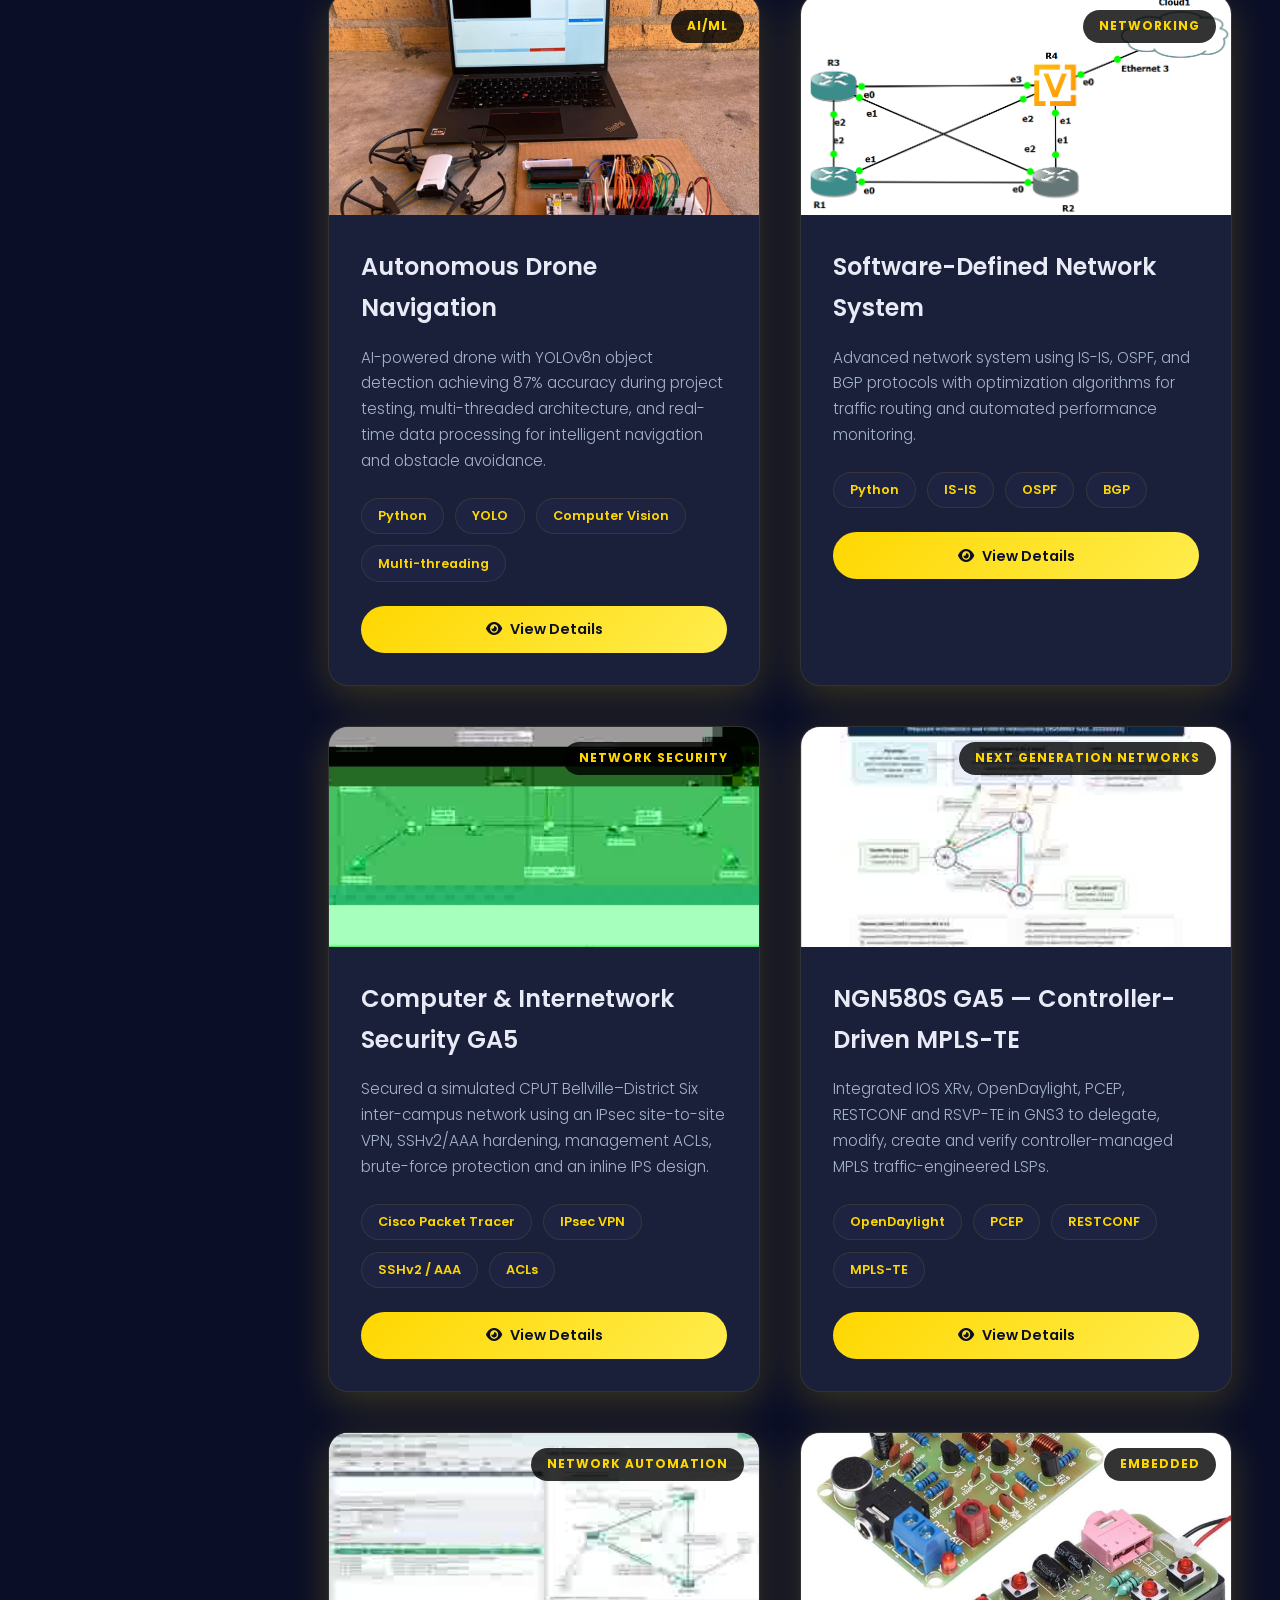
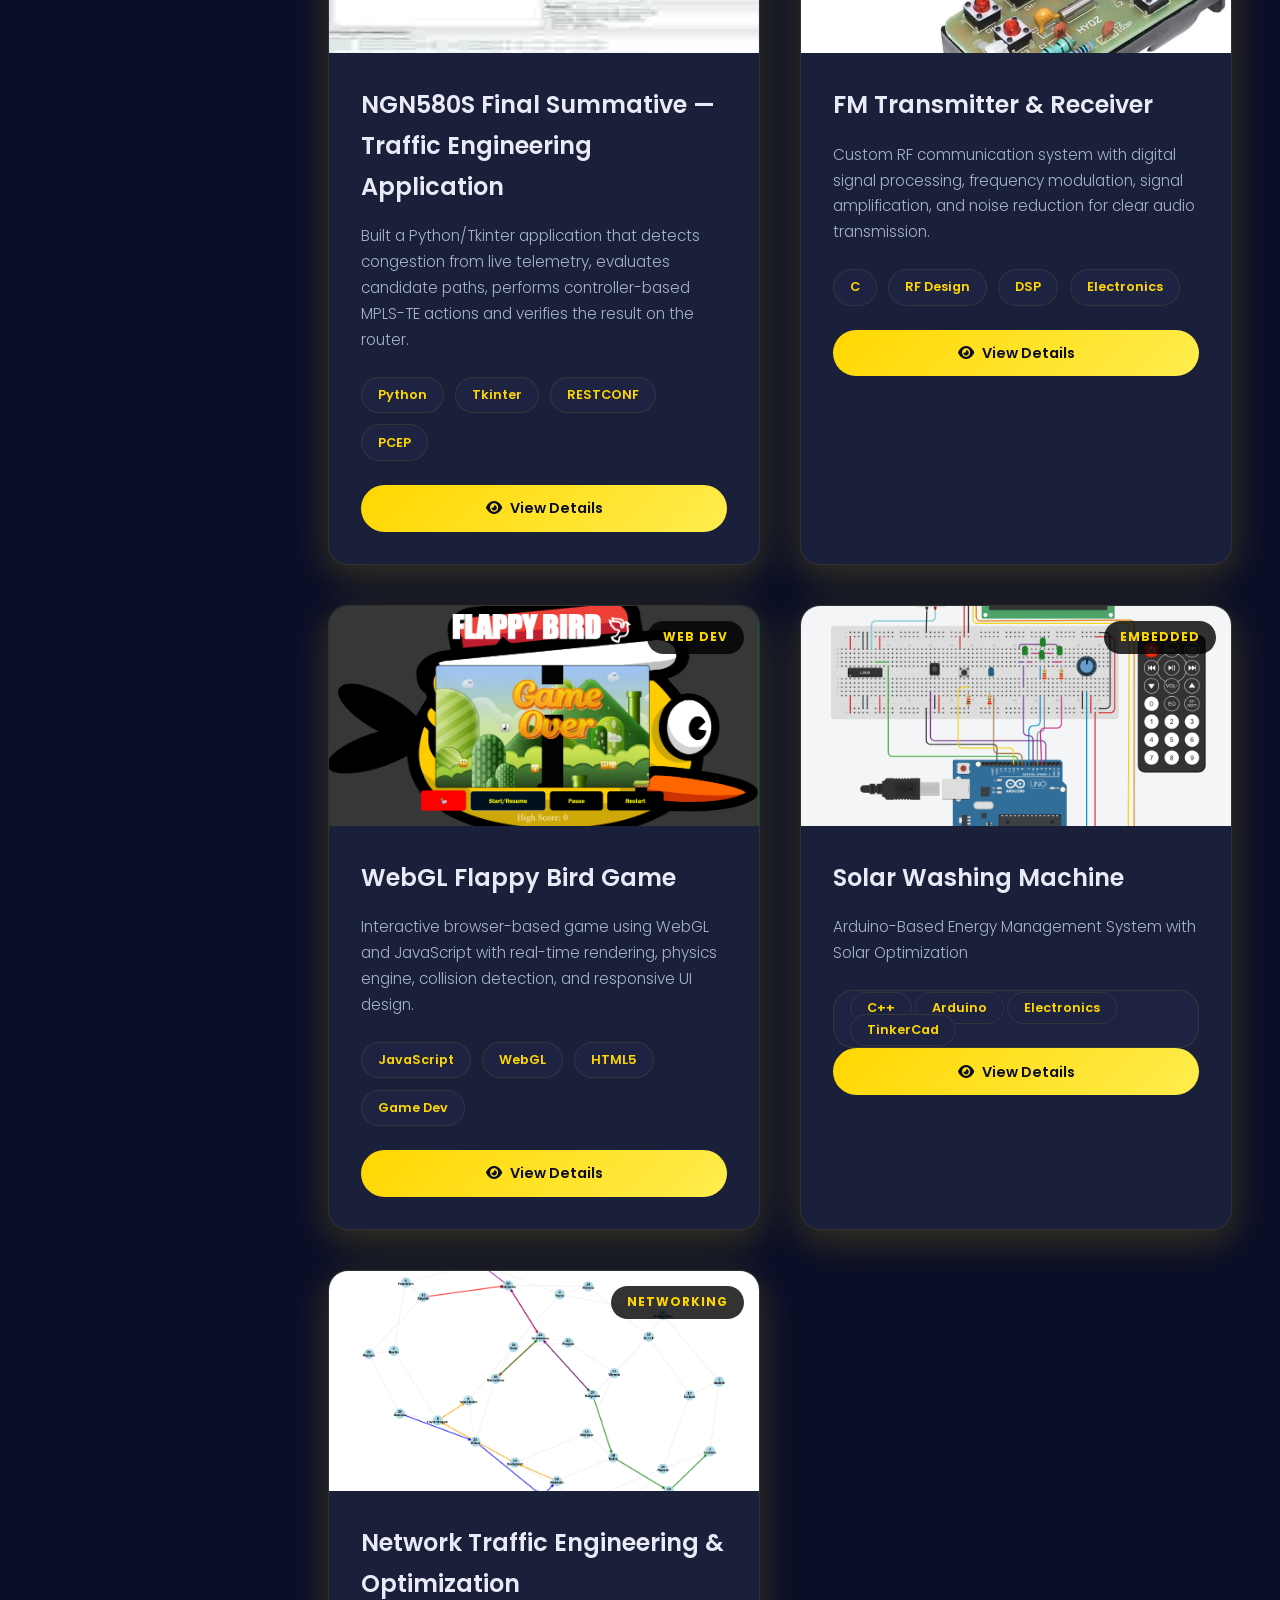
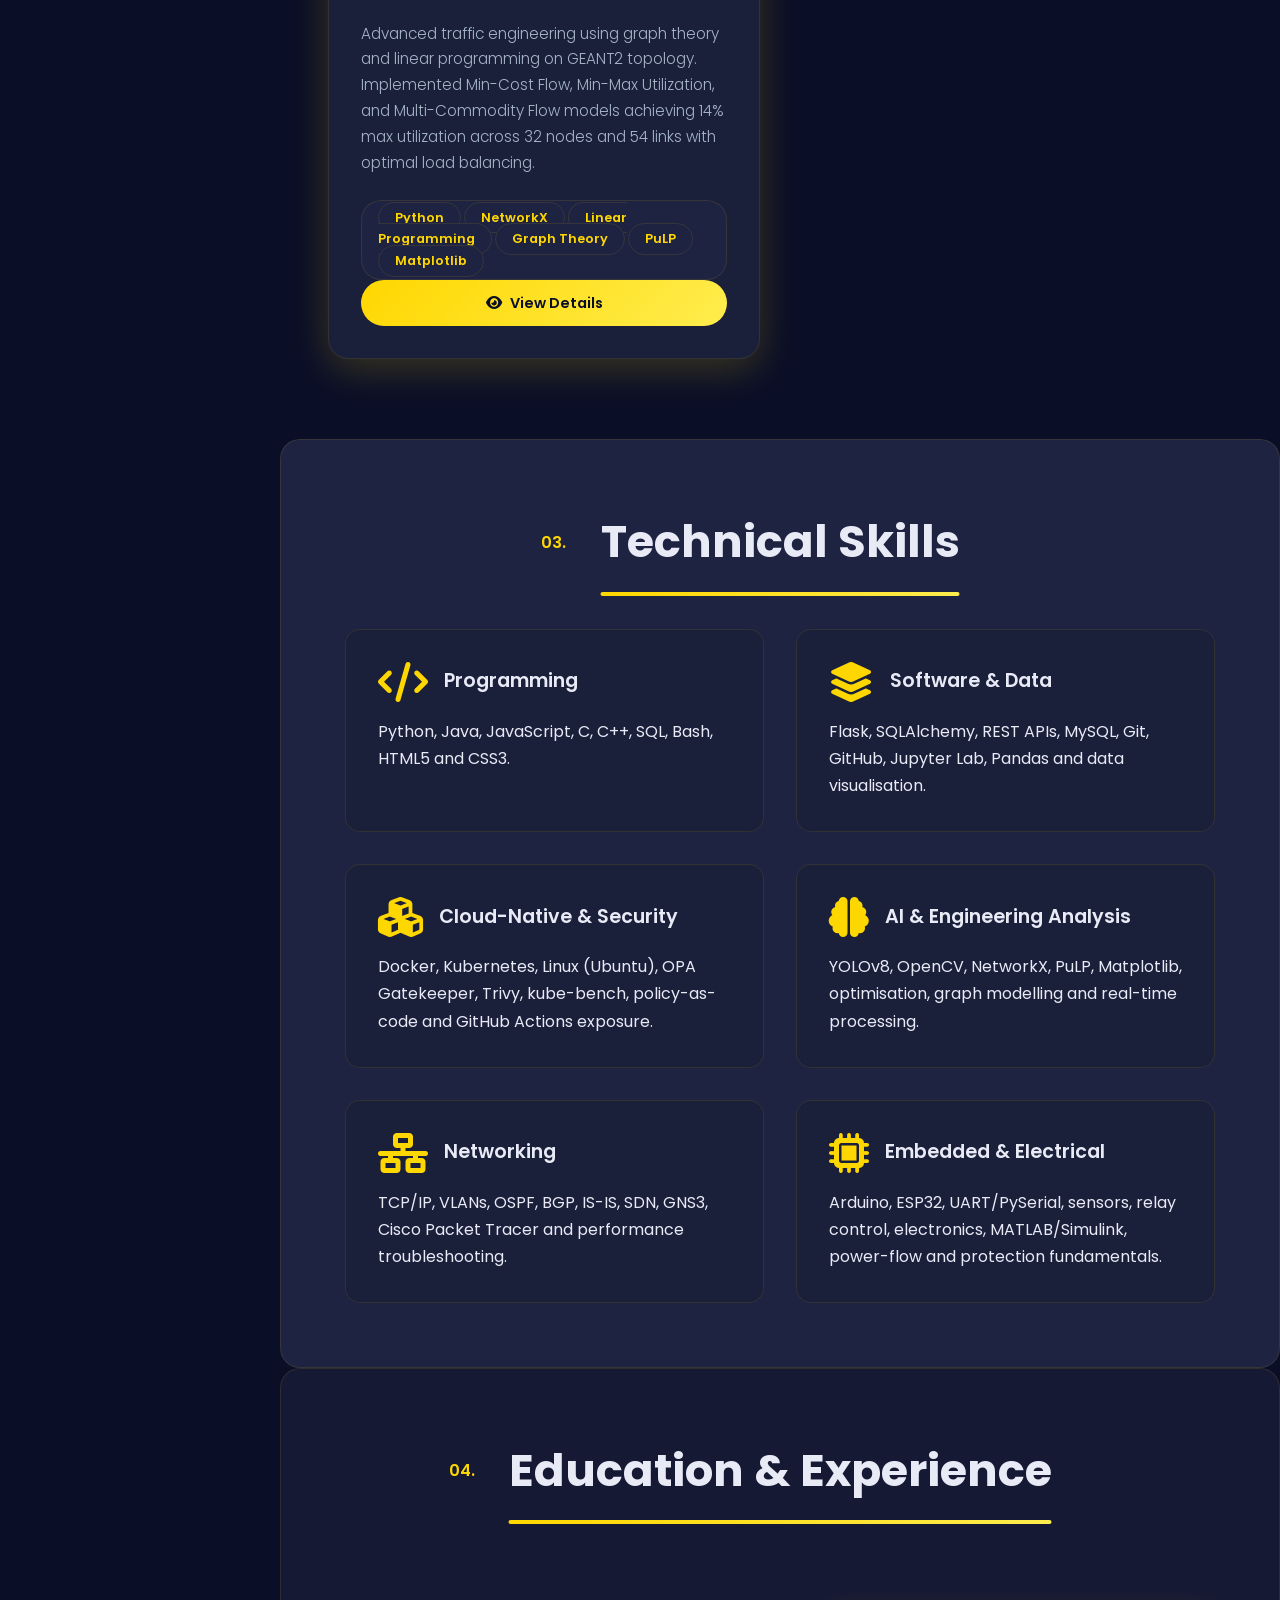
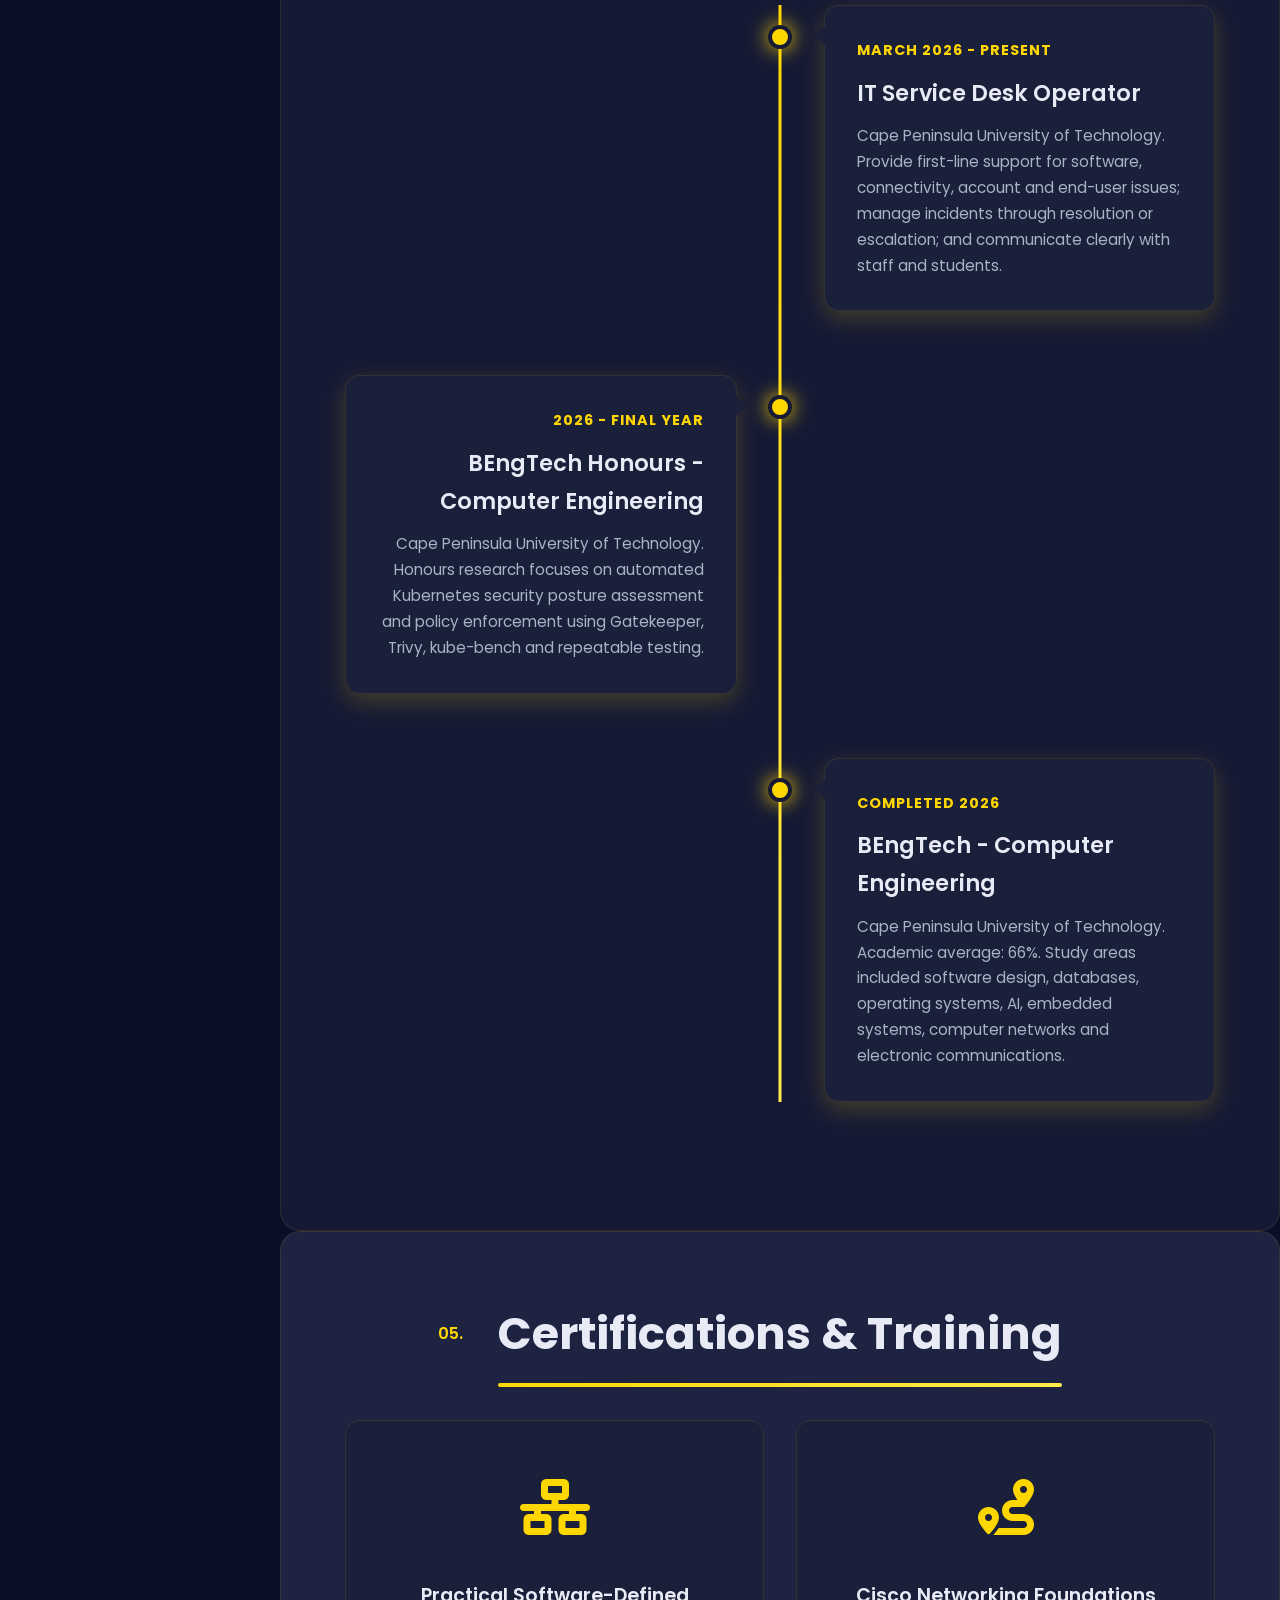
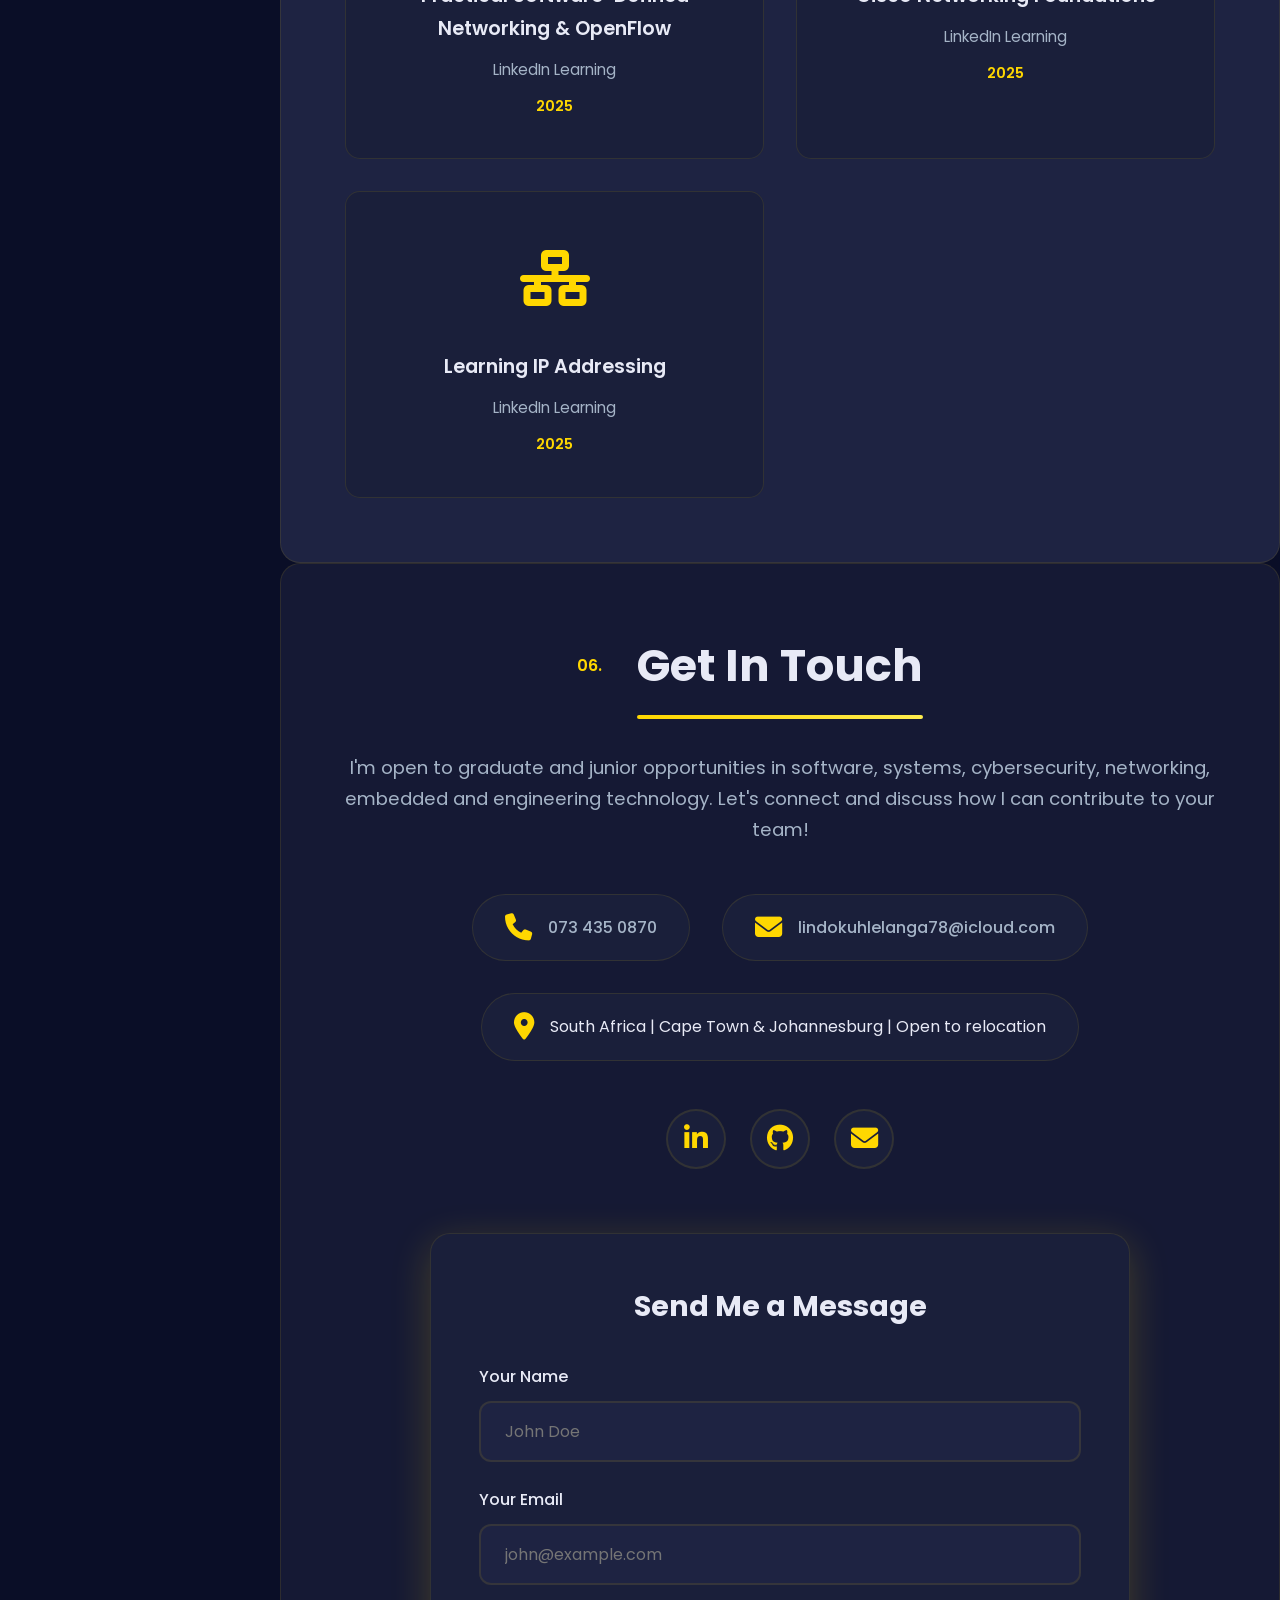
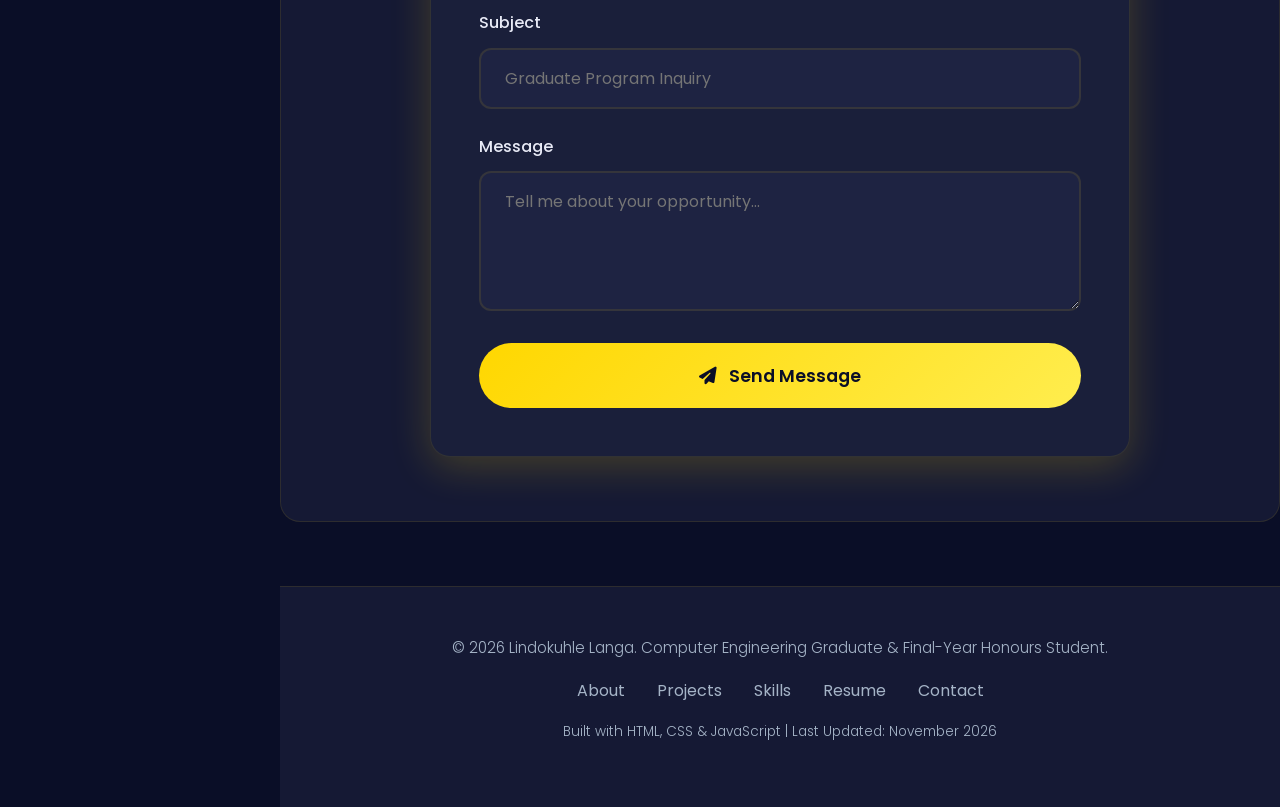
==== commit 0eeb79b3: "Replace database project with CIS580S and NGN projects while retaining IEEE power systems" ====
--- a/index.html
+++ b/index.html
@@ -220,7 +220,7 @@
           <!-- Flagship: Power Systems -->
           <div class="project" data-category="electrical" data-project="power-systems">
             <div class="project-image">
-              <i class="fas fa-bolt"></i>
+              <img src="images/projects/ieee-six-bus/topology.svg" alt="IEEE Six-Bus DIgSILENT network model from the power systems report">
               <span class="project-category">Power Systems</span>
             </div>
             <div class="project-content">
@@ -295,26 +295,79 @@
             </div>
           </div>
 
-          <!-- Project 3: Database Application -->
-          <div class="project" data-category="web" data-project="database">
+          
+          <!-- Project: Computer & Internetwork Security GA5 -->
+          <div class="project" data-category="security networking" data-project="cis-ga5">
             <div class="project-image">
-              <i class="fas fa-database"></i>
-              <span class="project-category">Full-Stack</span>
+              <img src="images/projects/cis-ga5/packet-tracer-topology.svg" alt="CIS580S GA5 Packet Tracer inter-campus security topology">
+              <span class="project-category">Network Security</span>
             </div>
             <div class="project-content">
-              <h3>Municipal Infrastructure Database</h3>
+              <h3>Computer & Internetwork Security GA5</h3>
               <p>
-                Full-stack database-driven application for municipal infrastructure management with 
-                optimized query performance, ERD modeling, and ACID-compliant transactions.
+                Secured a simulated CPUT Bellville–District Six inter-campus network using an IPsec site-to-site VPN,
+                SSHv2/AAA hardening, management ACLs, brute-force protection and an inline IPS design.
               </p>
               <div class="tech-tags">
-                <span class="tech-tag">MySQL</span>
+                <span class="tech-tag">Cisco Packet Tracer</span>
+                <span class="tech-tag">IPsec VPN</span>
+                <span class="tech-tag">SSHv2 / AAA</span>
+                <span class="tech-tag">ACLs</span>
+              </div>
+              <div class="project-links">
+                <a href="#" class="project-link" onclick="viewProject('cis-ga5'); return false;">
+                  <i class="fas fa-eye"></i> View Details
+                </a>
+              </div>
+            </div>
+          </div>
+
+          <!-- Project: Next Generation Networks GA5 -->
+          <div class="project" data-category="networking" data-project="ngn-ga5">
+            <div class="project-image">
+              <img src="images/projects/ngn-ga5/architecture.svg" alt="NGN580S GA5 controller-driven MPLS traffic engineering architecture">
+              <span class="project-category">Next Generation Networks</span>
+            </div>
+            <div class="project-content">
+              <h3>NGN580S GA5 — Controller-Driven MPLS-TE</h3>
+              <p>
+                Integrated IOS XRv, OpenDaylight, PCEP, RESTCONF and RSVP-TE in GNS3 to delegate,
+                modify, create and verify controller-managed MPLS traffic-engineered LSPs.
+              </p>
+              <div class="tech-tags">
+                <span class="tech-tag">OpenDaylight</span>
+                <span class="tech-tag">PCEP</span>
+                <span class="tech-tag">RESTCONF</span>
+                <span class="tech-tag">MPLS-TE</span>
+              </div>
+              <div class="project-links">
+                <a href="#" class="project-link" onclick="viewProject('ngn-ga5'); return false;">
+                  <i class="fas fa-eye"></i> View Details
+                </a>
+              </div>
+            </div>
+          </div>
+
+          <!-- Project: NGN Final Summative -->
+          <div class="project" data-category="networking web" data-project="ngn-fsa">
+            <div class="project-image">
+              <img src="images/projects/ngn-fsa/gui.svg" alt="NGN580S traffic engineering application GUI">
+              <span class="project-category">Network Automation</span>
+            </div>
+            <div class="project-content">
+              <h3>NGN580S Final Summative — Traffic Engineering Application</h3>
+              <p>
+                Built a Python/Tkinter application that detects congestion from live telemetry, evaluates candidate
+                paths, performs controller-based MPLS-TE actions and verifies the result on the router.
+              </p>
+              <div class="tech-tags">
                 <span class="tech-tag">Python</span>
-                <span class="tech-tag">Backend</span>
-                <span class="tech-tag">ERD</span>
+                <span class="tech-tag">Tkinter</span>
+                <span class="tech-tag">RESTCONF</span>
+                <span class="tech-tag">PCEP</span>
               </div>
               <div class="project-links">
-                <a href="#" class="project-link" onclick="viewProject('database'); return false;">
+                <a href="#" class="project-link" onclick="viewProject('ngn-fsa'); return false;">
                   <i class="fas fa-eye"></i> View Details
                 </a>
               </div>
@@ -1016,161 +1069,211 @@
       </div>
     </div>
 
-    <!-- PROJECT 3: Database Application -->
-    <div id="projectDatabase" class="page-view">
+    
+    <!-- PROJECT: Computer & Internetwork Security GA5 -->
+    <div id="projectCISGA5" class="page-view">
       <div class="project-detail">
         <div class="project-detail-header">
-          <h1>Municipal Infrastructure Database System</h1>
+          <h1>Computer & Internetwork Security GA5</h1>
           <p style="color: var(--text-secondary); font-size: 1.1rem; margin-top: 1rem;">
-            Full-Stack Database Application with Optimized Query Performance
+            CPUT Inter-Campus Network Security Upgrade — Bellville & District Six
           </p>
           <div class="project-meta">
-            <div class="meta-item">
-              <i class="fas fa-calendar"></i>
-              <span>October 2025</span>
-            </div>
-            <div class="meta-item">
-              <i class="fas fa-tag"></i>
-              <span>Full-Stack, Database</span>
-            </div>
-            <div class="meta-item">
-              <i class="fas fa-graduation-cap"></i>
-              <span>Database Systems 3</span>
-            </div>
+            <div class="meta-item"><i class="fas fa-calendar"></i><span>2026</span></div>
+            <div class="meta-item"><i class="fas fa-shield-halved"></i><span>Network Security</span></div>
+            <div class="meta-item"><i class="fas fa-graduation-cap"></i><span>CIS580S GA5</span></div>
           </div>
         </div>
 
         <div class="project-detail-image">
-          <i class="fas fa-database"></i>
+          <video controls preload="metadata" class="project-video" poster="images/projects/cis-ga5/packet-tracer-topology.svg">
+            <source src="[data-uri]" type="video/mp4">
+          </video>
         </div>
 
         <div class="project-detail-content">
           <div class="detail-main">
             <h2>Project Overview</h2>
             <p>
-              Developed a comprehensive database-driven application for managing municipal infrastructure assets 
-              including roads, water systems, and public facilities. The project demonstrates proficiency in database 
-              design, backend development, and full-stack architecture with emphasis on data integrity and performance optimization.
-            </p>
-
-            <h2>Key Features</h2>
+              Designed and tested a security upgrade for a simulated CPUT inter-campus network connecting Bellville and
+              District Six. The work addressed inter-campus traffic interception, perimeter-router brute-force attempts and
+              reconnaissance by combining a site-to-site IPsec VPN, router-management hardening, access control and an inline
+              IPS design in Cisco Packet Tracer.
+            </p>
+
+            <h2>Security Controls Implemented & Evaluated</h2>
             <ul>
-              <li>Comprehensive Entity-Relationship (ERD) modeling with normalized schema design (3NF) for data integrity</li>
-              <li>MySQL database with optimized indexing strategies reducing query execution time by 60%</li>
-              <li>ACID-compliant transaction management ensuring data consistency across concurrent operations</li>
-              <li>Python backend with SQLAlchemy ORM for efficient database interactions and query building</li>
-              <li>RESTful API design for modular frontend integration and third-party system connectivity</li>
-              <li>Advanced search functionality with filtering, sorting, and pagination for large datasets</li>
-              <li>Data validation and constraint enforcement at both application and database levels</li>
-              <li>Comprehensive audit logging for tracking changes and maintaining data history</li>
+              <li><strong>IPsec VPN:</strong> Protected inter-campus traffic and verified active security associations and successful end-to-end connectivity.</li>
+              <li><strong>Production design:</strong> Documented an IKEv2/AES-256/SHA-256 design while clearly separating Packet Tracer's feature limitations from the production recommendation.</li>
+              <li><strong>Management-plane hardening:</strong> SSHv2, AAA, management ACLs, login blocking and Quiet-Mode behaviour were tested.</li>
+              <li><strong>External attacker testing:</strong> A host on the external 203.0.113.0/24 network was used to test unauthorised management access.</li>
+              <li><strong>IPS design:</strong> Inline IPS placement was incorporated into the secure architecture and discussed as part of the defence-in-depth design.</li>
             </ul>
 
-            <h2>Technical Implementation</h2>
-            <p>
-              The database schema follows best practices with proper normalization, foreign key relationships, and 
-              cascading operations. Implemented stored procedures for complex business logic and triggers for automatic 
-              data validation. Backend API built with Flask framework providing endpoints for CRUD operations with 
-              proper error handling and response formatting.
-            </p>
-
-            <h2>Database Architecture</h2>
-            <ul>
-              <li>20+ interconnected tables with proper referential integrity constraints</li>
-              <li>Composite indexes on frequently queried columns improving query performance</li>
-              <li>Views for complex data aggregation and reporting requirements</li>
-              <li>Stored procedures for atomic operations and business logic enforcement</li>
-              <li>Transaction isolation levels configured for optimal concurrency control</li>
-            </ul>
-
-            <h2>Results & Impact</h2>
-            <p>
-              Successfully delivered a production-ready system capable of managing 10,000+ infrastructure records 
-              with sub-second query response times. Implemented data backup and recovery procedures ensuring zero 
-              data loss. Project demonstrated strong understanding of database principles and full-stack development capabilities.
-            </p>
+            <h2>Evidence & Engineering Reflection</h2>
+            <p>
+              The submission recorded successful protected user connectivity, authorised administrator SSH access and
+              rejection of unauthorised management attempts. It also documented a WAN ACL sequence-order problem rather
+              than hiding it: a broad permit preceded a later SSH deny, so the observed management blocking was attributed
+              to the VTY ACL and a corrected ACL order was specified for implementation.
+            </p>
+
+            <div class="project-gallery">
+              <h2>Packet Tracer Evidence</h2>
+              <div class="gallery-grid">
+                <div class="gallery-item"><img src="images/projects/cis-ga5/packet-tracer-topology.svg" alt="Bellville and District Six Packet Tracer topology"></div>
+                <div class="gallery-item"><i class="fas fa-lock"></i></div>
+                <div class="gallery-item"><i class="fas fa-shield-halved"></i></div>
+                <div class="gallery-item"><i class="fas fa-network-wired"></i></div>
+              </div>
+            </div>
           </div>
 
           <div class="detail-sidebar">
             <div class="detail-card">
-              <h3><i class="fas fa-code"></i> Tech Stack</h3>
+              <h3><i class="fas fa-tools"></i> Technologies & Concepts</h3>
               <div class="tech-stack-list">
-                <div class="tech-stack-item">
-                  <i class="fas fa-database"></i>
-                  <span>MySQL</span>
-                </div>
-                <div class="tech-stack-item">
-                  <i class="fab fa-python"></i>
-                  <span>Python</span>
-                </div>
-                <div class="tech-stack-item">
-                  <i class="fas fa-fire"></i>
-                  <span>Flask Framework</span>
-                </div>
-                <div class="tech-stack-item">
-                  <i class="fas fa-layer-group"></i>
-                  <span>SQLAlchemy ORM</span>
-                </div>
-                <div class="tech-stack-item">
-                  <i class="fas fa-project-diagram"></i>
-                  <span>ERD Modeling</span>
-                </div>
-                <div class="tech-stack-item">
-                  <i class="fas fa-server"></i>
-                  <span>RESTful API</span>
-                </div>
-                <div class="tech-stack-item">
-                  <i class="fab fa-html5"></i>
-                  <span>Frontend (HTML/CSS)</span>
-                </div>
-              </div>
-            </div>
-
+                <div class="tech-stack-item"><span>Cisco Packet Tracer</span></div>
+                <div class="tech-stack-item"><span>IPsec VPN</span></div>
+                <div class="tech-stack-item"><span>IKEv2 production design</span></div>
+                <div class="tech-stack-item"><span>AES-256 / SHA-256 design</span></div>
+                <div class="tech-stack-item"><span>SSHv2 / AAA</span></div>
+                <div class="tech-stack-item"><span>ACLs & login protection</span></div>
+                <div class="tech-stack-item"><span>IPS / defence in depth</span></div>
+              </div>
+            </div>
+          </div>
+        </div>
+      </div>
+    </div>
+
+    <!-- PROJECT: NGN580S GA5 -->
+    <div id="projectNGNGA5" class="page-view">
+      <div class="project-detail">
+        <div class="project-detail-header">
+          <h1>NGN580S GA5 — Controller-Driven MPLS Traffic Engineering</h1>
+          <p style="color: var(--text-secondary); font-size: 1.1rem; margin-top: 1rem;">
+            OpenDaylight, PCEP, RESTCONF and RSVP-TE in a GNS3 IOS XRv testbed
+          </p>
+          <div class="project-meta">
+            <div class="meta-item"><i class="fas fa-calendar"></i><span>2026</span></div>
+            <div class="meta-item"><i class="fas fa-route"></i><span>MPLS-TE / PCEP</span></div>
+            <div class="meta-item"><i class="fas fa-graduation-cap"></i><span>NGN580S GA5</span></div>
+          </div>
+        </div>
+
+        <div class="project-detail-image">
+          <img src="images/projects/ngn-ga5/architecture.svg" alt="NGN580S GA5 network and controller architecture">
+        </div>
+
+        <div class="project-detail-content">
+          <div class="detail-main">
+            <h2>Project Overview</h2>
+            <p>
+              Integrated three Cisco IOS XRv 6.1.2 routers in a GNS3 full mesh with an OSPF underlay, LDP and RSVP-TE.
+              R1 connected to OpenDaylight 0.20.2 Karaf using eBGP, while R1, R2 and R3 operated as stateful PCEP clients.
+              OpenDaylight was configured and exercised through RESTCONF requests from Postman.
+            </p>
+
+            <h2>What Was Demonstrated</h2>
+            <ul>
+              <li>Verified OSPF adjacency, LDP operation and PCEP sessions across all three routers.</li>
+              <li>Delegated an existing LSP to the controller and changed its path from R1–R2–R3 to the direct R1–R3 path.</li>
+              <li>Created, removed and re-instantiated controller-managed LSPs through OpenDaylight.</li>
+              <li>Carried 6,500 UDP datagrams through the controller-managed LSP with no loss in the recorded test.</li>
+              <li>Used the student-created <code>ga5_netcheck.py</code> verification tool, which passed all five checks.</li>
+            </ul>
+
+            <h2>Important Technical Interpretation</h2>
+            <p>
+              The route object was explicitly written in Postman and sent through OpenDaylight. The demonstrated paths were
+              therefore controller-enforced explicit routes; the report does not claim that OpenDaylight independently computed
+              the path from its Traffic Engineering Database.
+            </p>
+          </div>
+
+          <div class="detail-sidebar">
             <div class="detail-card">
-              <h3><i class="fas fa-link"></i> Project Links</h3>
-              <div class="project-actions">
-                <a href="https://github.com/lindokuhlelanga" target="_blank" class="action-btn">
-                  <i class="fab fa-github"></i> View on GitHub
-                </a>
-                <a href="resume.html" class="action-btn secondary">
-                  <i class="fas fa-file-pdf"></i> Project Documentation
-                </a>
-              </div>
-            </div>
-
+              <h3><i class="fas fa-network-wired"></i> Stack</h3>
+              <div class="tech-stack-list">
+                <div class="tech-stack-item"><span>GNS3</span></div>
+                <div class="tech-stack-item"><span>Cisco IOS XRv 6.1.2</span></div>
+                <div class="tech-stack-item"><span>OpenDaylight 0.20.2</span></div>
+                <div class="tech-stack-item"><span>PCEP</span></div>
+                <div class="tech-stack-item"><span>RESTCONF / Postman</span></div>
+                <div class="tech-stack-item"><span>OSPF / LDP / RSVP-TE</span></div>
+              </div>
+            </div>
+          </div>
+        </div>
+      </div>
+    </div>
+
+    <!-- PROJECT: NGN580S Final Summative -->
+    <div id="projectNGNFSA" class="page-view">
+      <div class="project-detail">
+        <div class="project-detail-header">
+          <h1>NGN580S Final Summative — Traffic Engineering Application</h1>
+          <p style="color: var(--text-secondary); font-size: 1.1rem; margin-top: 1rem;">
+            Live telemetry, congestion detection, path selection and controller-based MPLS-TE automation
+          </p>
+          <div class="project-meta">
+            <div class="meta-item"><i class="fas fa-calendar"></i><span>2026</span></div>
+            <div class="meta-item"><i class="fab fa-python"></i><span>Python Network Automation</span></div>
+            <div class="meta-item"><i class="fas fa-graduation-cap"></i><span>NGN580S Final Summative</span></div>
+          </div>
+        </div>
+
+        <div class="project-detail-image">
+          <img src="images/projects/ngn-fsa/gui.svg" alt="NGN580S traffic engineering application GUI">
+        </div>
+
+        <div class="project-detail-content">
+          <div class="detail-main">
+            <h2>Engineering Problem</h2>
+            <p>
+              The application was built to detect when the R1→R3 demand would overload the OSPF transit route
+              R1–R2–R3, compare feasible candidate paths, act through the SDN controller and then prove the
+              network result using router CLI evidence.
+            </p>
+
+            <h2>Application Architecture</h2>
+            <p>
+              A Tkinter front end is separated from logic, telemetry, traffic-engineering and LSP workflow modules.
+              RESTCONF provides the controller interface, while a read-only Paramiko SSH adapter retrieves router
+              evidence. Network calls run in worker threads so the GUI remains responsive.
+            </p>
+
+            <h2>Measured Results</h2>
+            <ul>
+              <li>Congested transit path measured at <strong>92.7%</strong> utilisation.</li>
+              <li>Direct R1–R3 candidate measured at <strong>42.6%</strong>, a 50 percentage-point improvement.</li>
+              <li>All six required final tests passed.</li>
+              <li>Provisioning was verified after 3 seconds, rerouting after 21 seconds and teardown after 3 seconds.</li>
+              <li>Recorded iperf3 tests showed 0% datagram loss, including 10,454 baseline datagrams and 47,052 datagrams at the 815 kbit/s test rate.</li>
+              <li>When the controller was unavailable, the GUI reported <strong>UNKNOWN</strong> and disabled controller actions rather than guessing state.</li>
+            </ul>
+
+            <h2>Engineering Limitation Identified</h2>
+            <p>
+              The project documented an OpenDaylight <code>add-lsp</code> acknowledgement issue in the tested release.
+              Message tracing was used to identify the BGPCEP behaviour and a release-specific workaround was recorded,
+              rather than treating the controller as a black box.
+            </p>
+          </div>
+
+          <div class="detail-sidebar">
             <div class="detail-card">
-              <h3><i class="fas fa-trophy"></i> Achievements</h3>
-              <ul style="list-style: none; padding: 0;">
-                <li style="padding: 0.7rem 0; border-bottom: 1px solid var(--border-color);">
-                  <strong>60%</strong> Faster Queries
-                </li>
-                <li style="padding: 0.7rem 0; border-bottom: 1px solid var(--border-color);">
-                  <strong>10,000+</strong> Records Managed
-                </li>
-                <li style="padding: 0.7rem 0; border-bottom: 1px solid var(--border-color);">
-                  <strong>100%</strong> ACID Compliance
-                </li>
-                <li style="padding: 0.7rem 0;">
-                  <strong>Zero</strong> Data Loss
-                </li>
-              </ul>
-            </div>
-          </div>
-        </div>
-
-        <div class="project-gallery">
-          <h2>Database Schema & Interface</h2>
-          <div class="gallery-grid">
-            <div class="gallery-item">
-              <i class="fas fa-sitemap"></i>
-            </div>
-            <div class="gallery-item">
-              <i class="fas fa-table"></i>
-            </div>
-            <div class="gallery-item">
-              <i class="fas fa-chart-pie"></i>
-            </div>
-            <div class="gallery-item">
-              <i class="fas fa-code"></i>
+              <h3><i class="fas fa-code"></i> Technologies</h3>
+              <div class="tech-stack-list">
+                <div class="tech-stack-item"><span>Python 3</span></div>
+                <div class="tech-stack-item"><span>Tkinter</span></div>
+                <div class="tech-stack-item"><span>Paramiko</span></div>
+                <div class="tech-stack-item"><span>RESTCONF</span></div>
+                <div class="tech-stack-item"><span>OpenDaylight</span></div>
+                <div class="tech-stack-item"><span>PCEP / MPLS-TE</span></div>
+                <div class="tech-stack-item"><span>GNS3 / IOS XRv</span></div>
+              </div>
             </div>
           </div>
         </div>
@@ -1558,7 +1661,7 @@
           </div>
         </div>
         <div class="project-detail-image">
-          <i class="fas fa-bolt"></i>
+          <img src="images/projects/ieee-six-bus/topology.svg" alt="IEEE Six-Bus DIgSILENT power system model">
         </div>
         <div class="project-detail-content">
           <div class="detail-main">
@@ -1967,7 +2070,9 @@
     const projects = {
       'drone': 'projectDrone',
       'sdn': 'projectSDN',
-      'database': 'projectDatabase',
+      'cis-ga5': 'projectCISGA5',
+      'ngn-ga5': 'projectNGNGA5',
+      'ngn-fsa': 'projectNGNFSA',
       'fm': 'projectFM',
       'game': 'projectGame',
       'embedded': 'projectEmbedded',
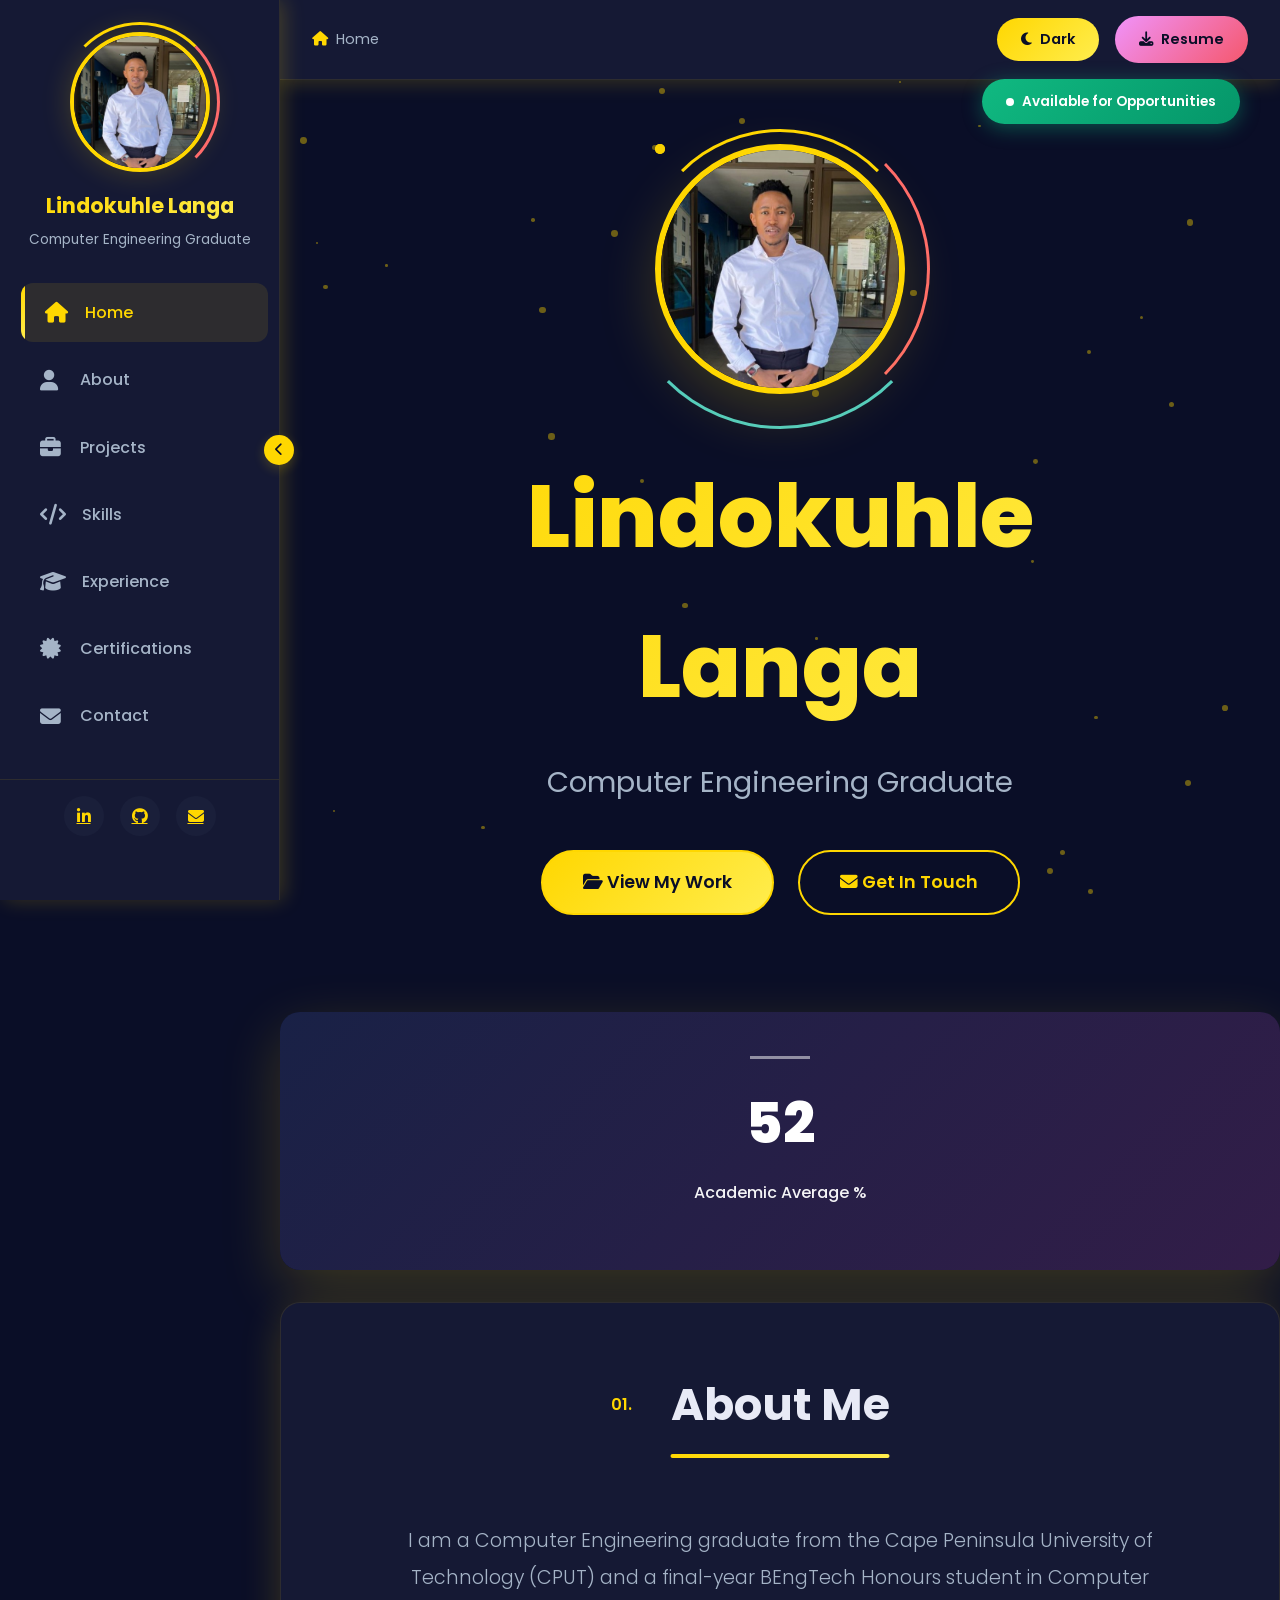
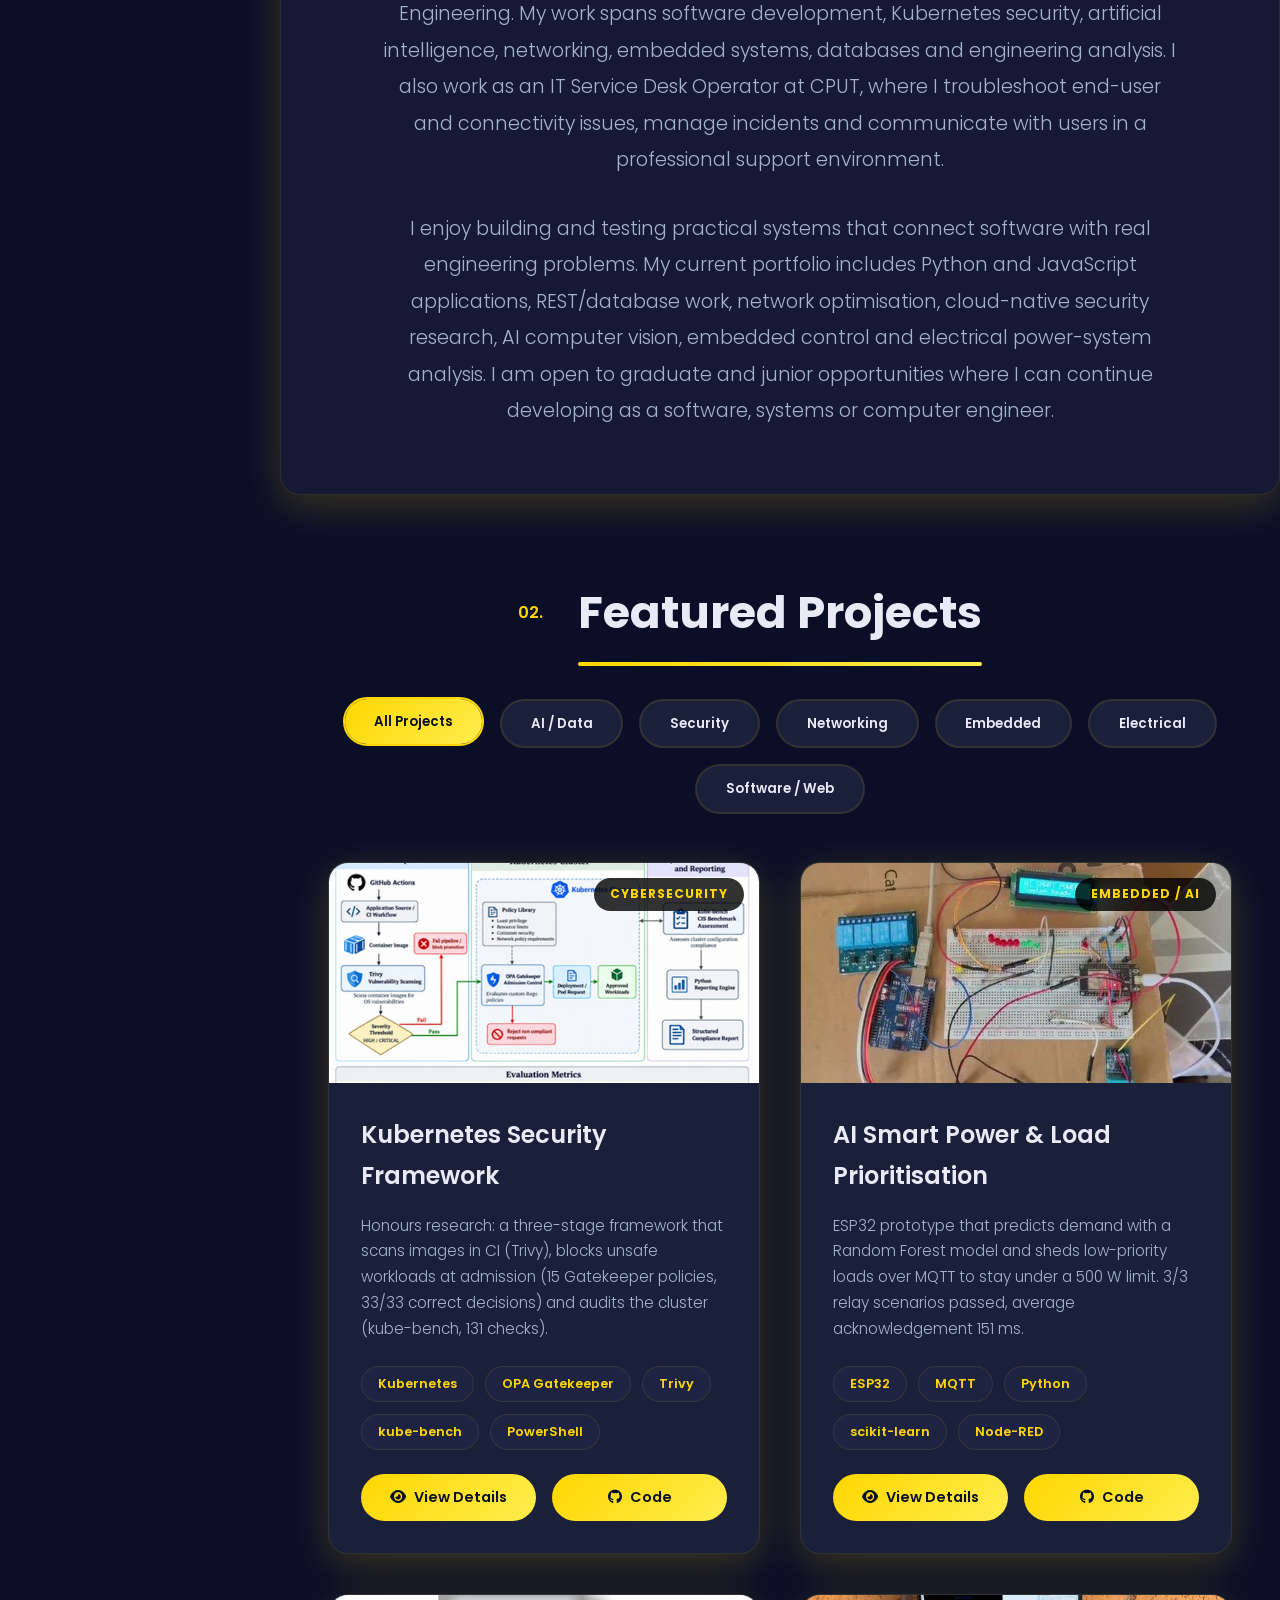
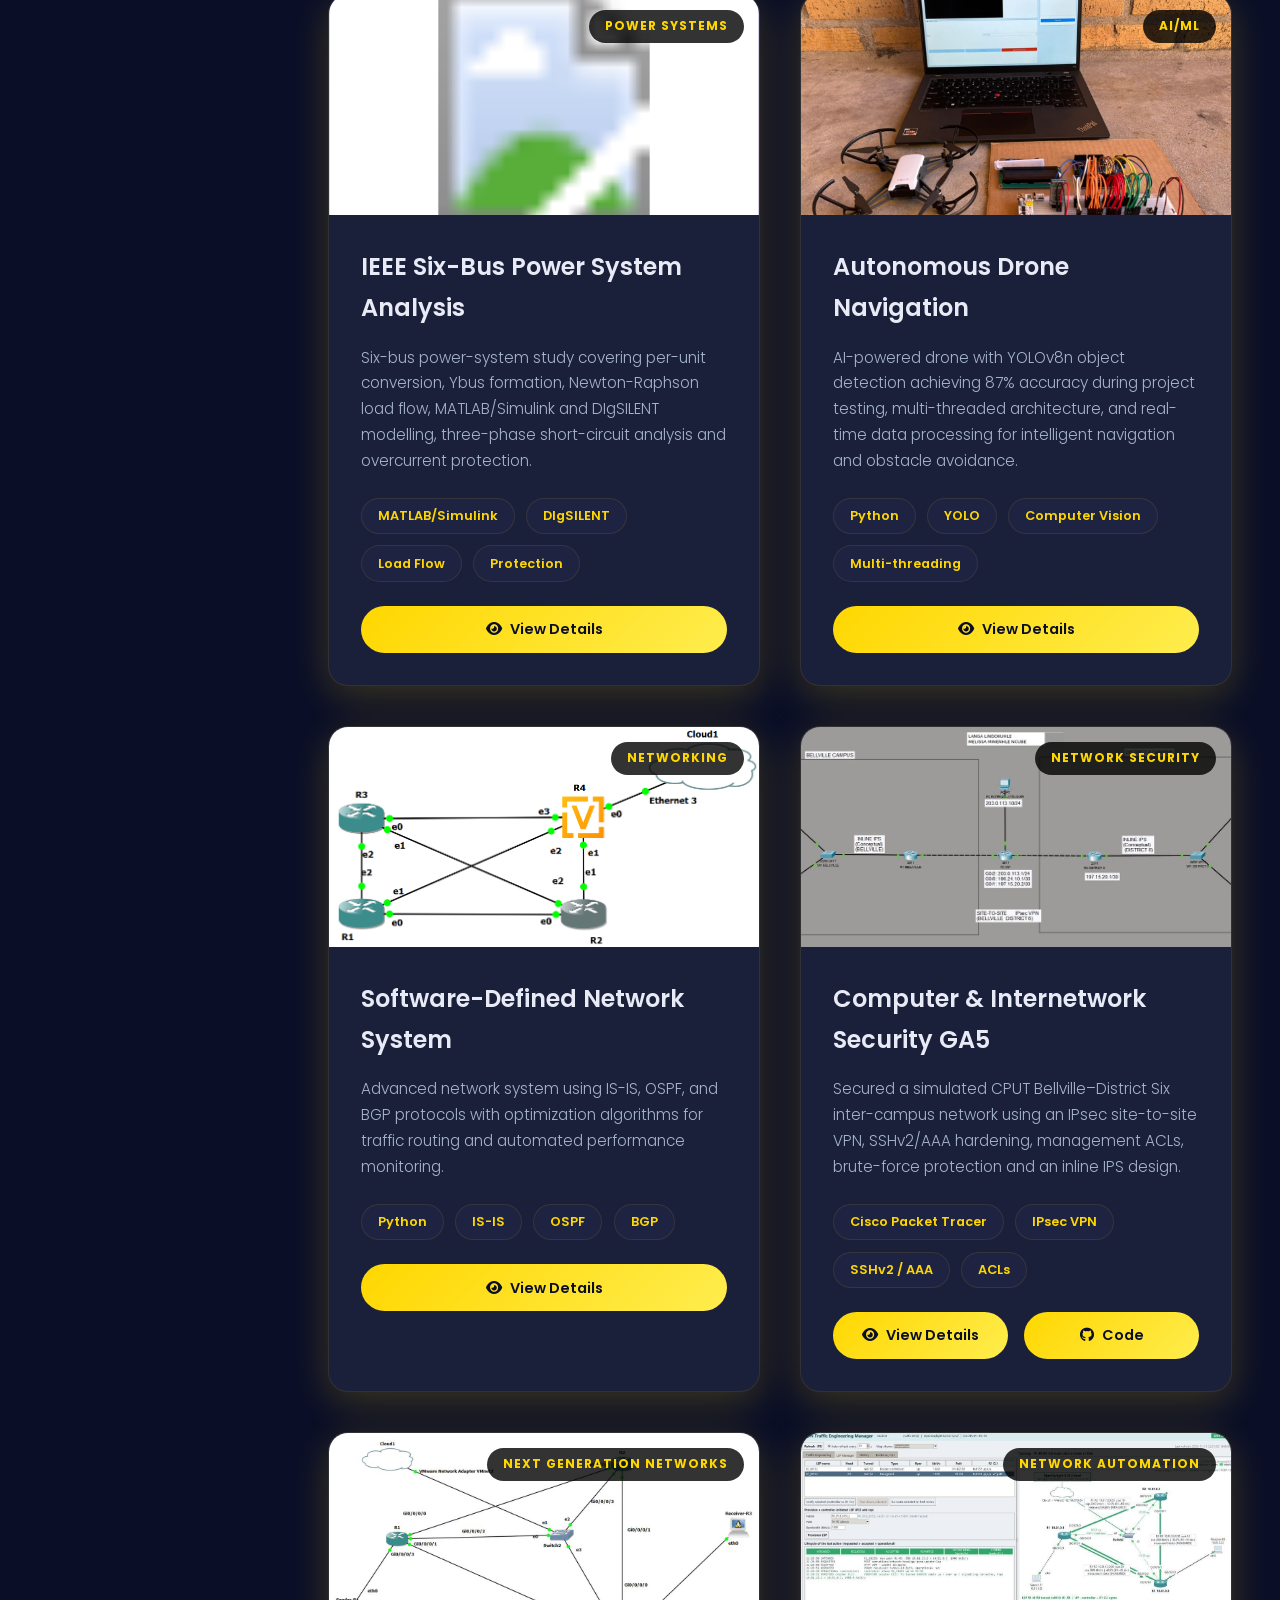
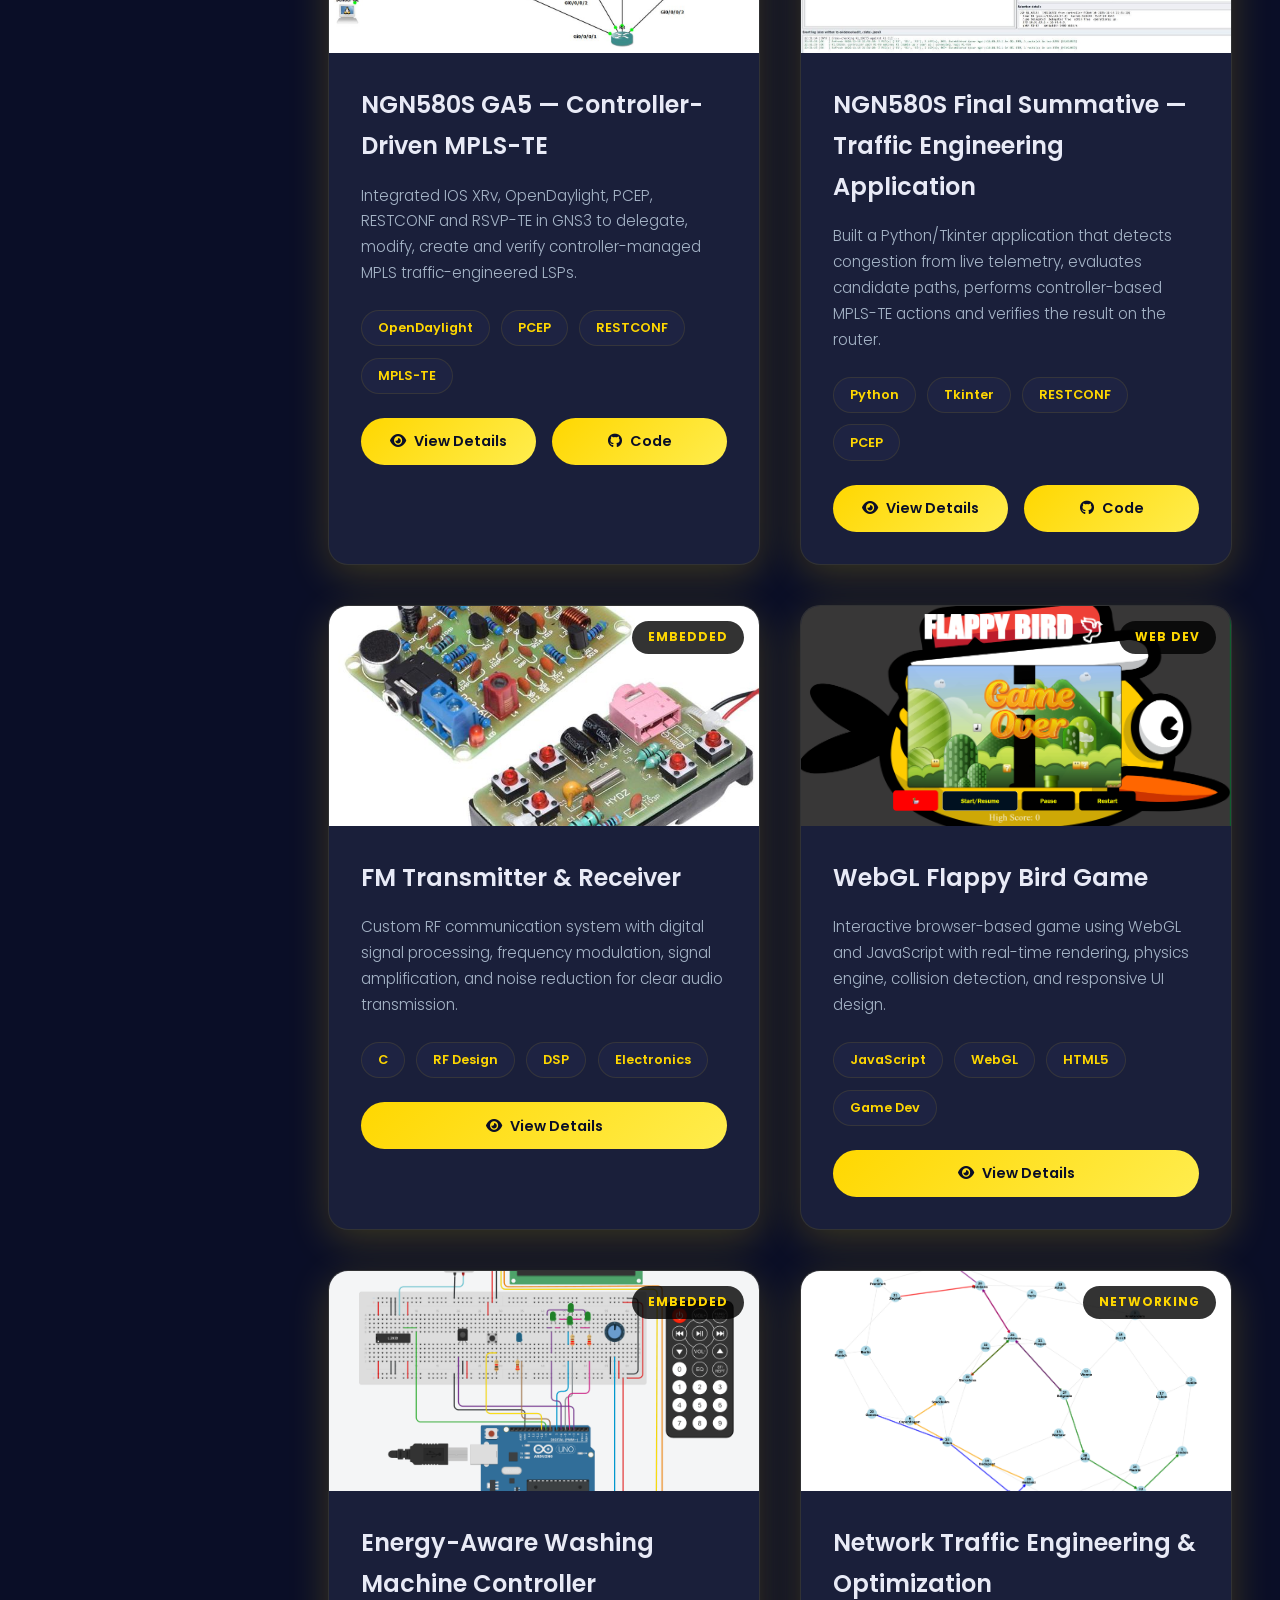
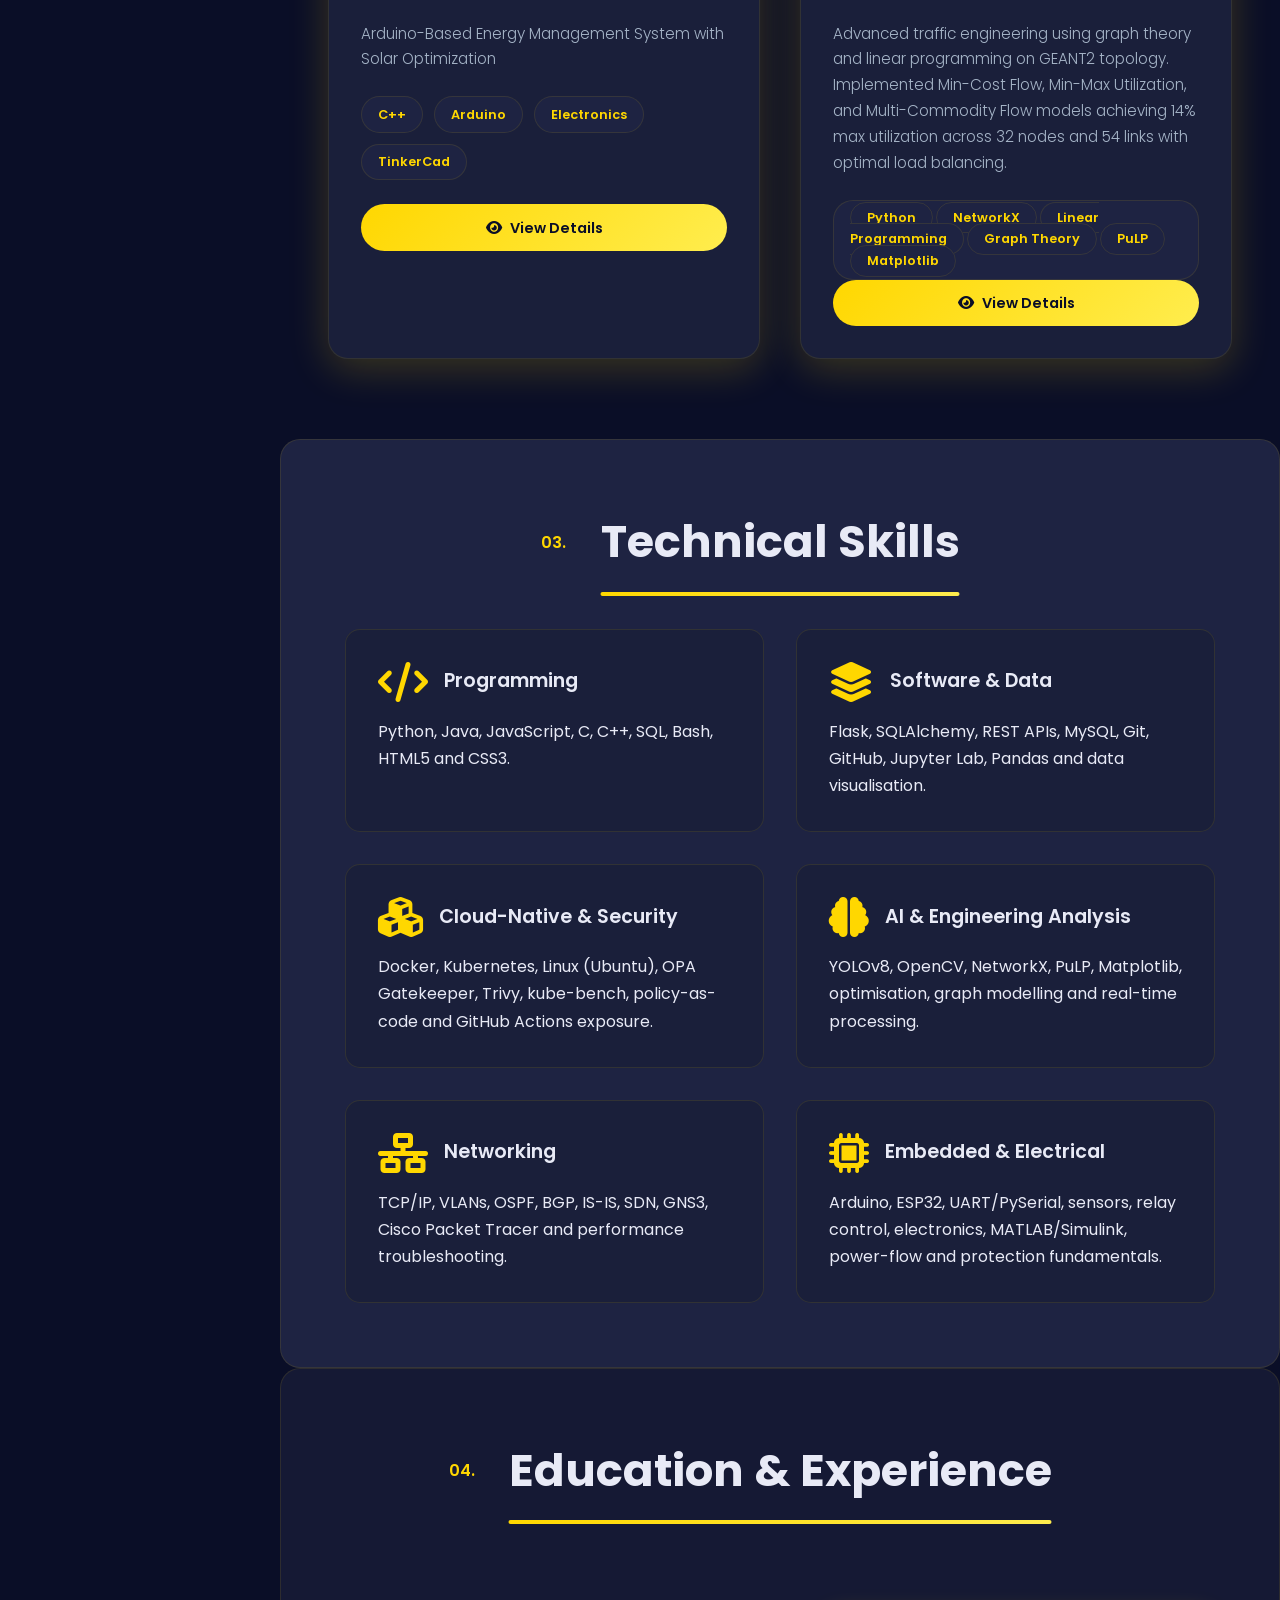
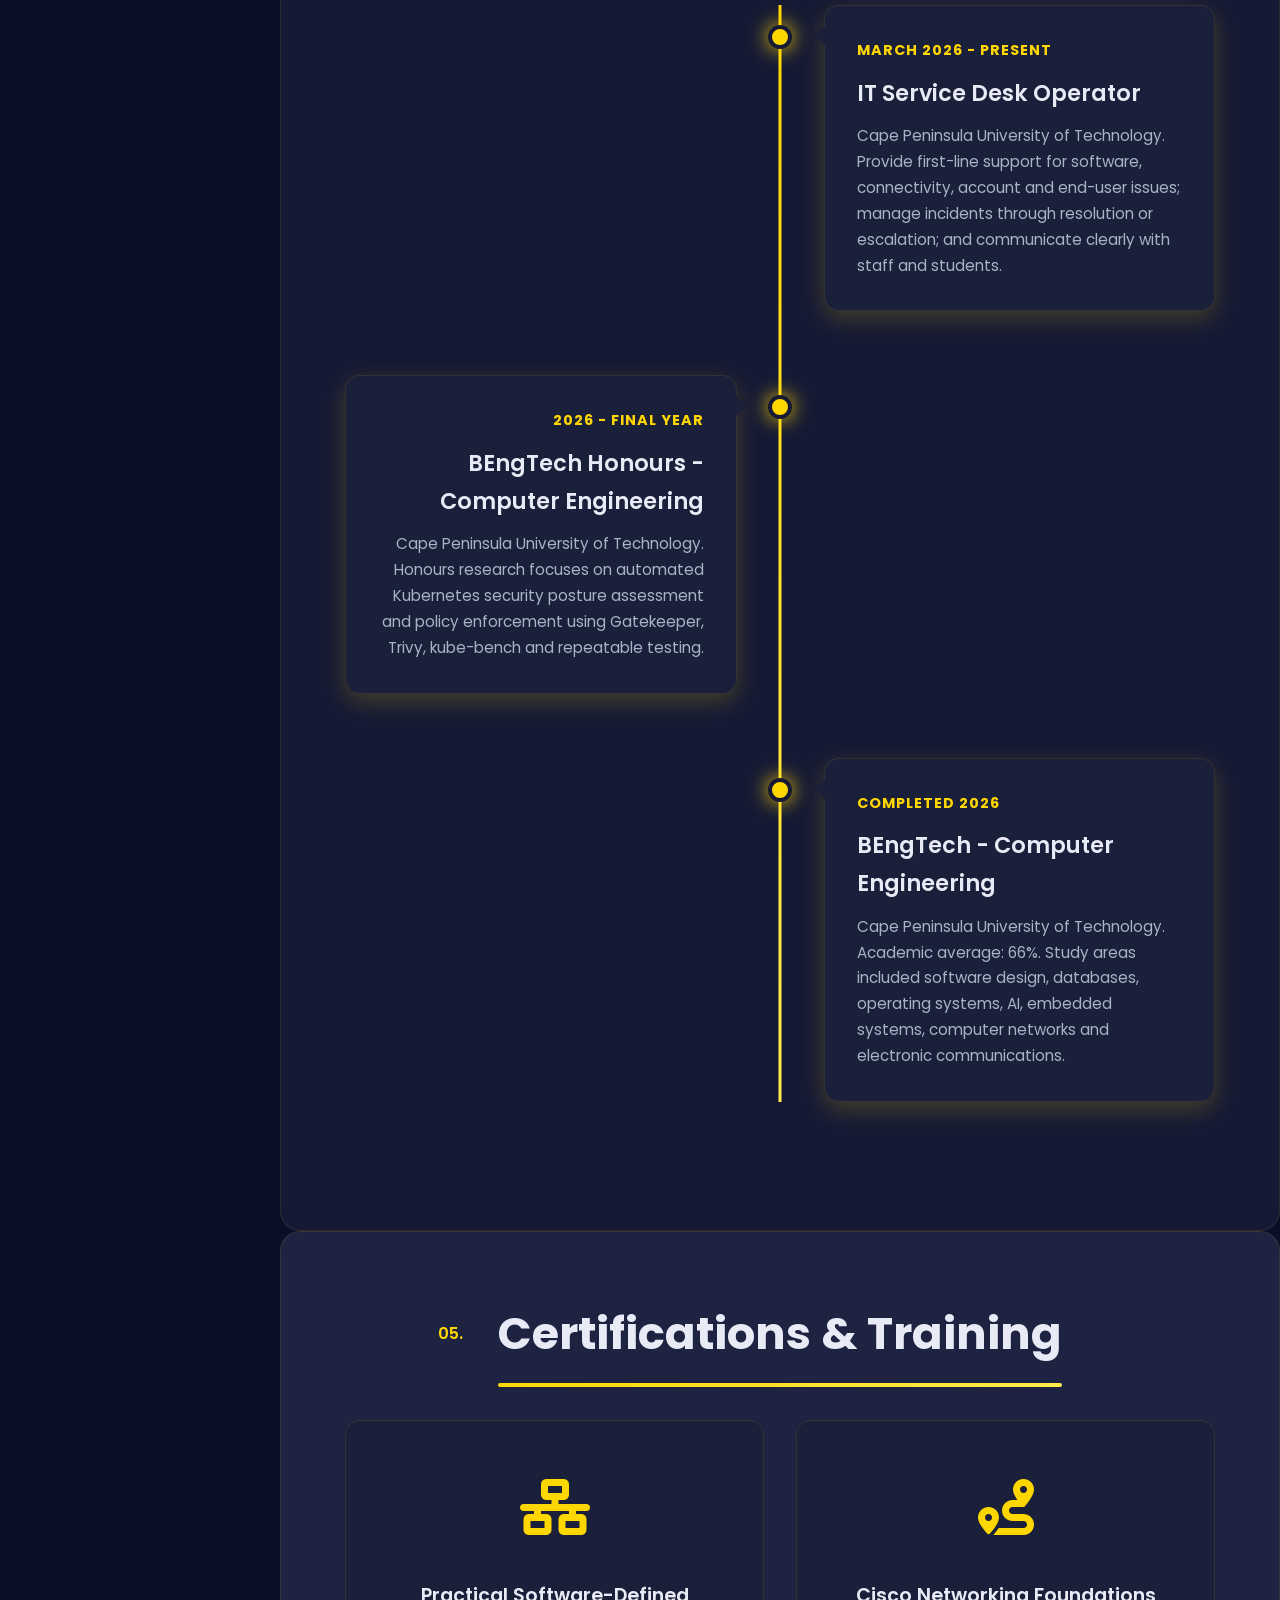
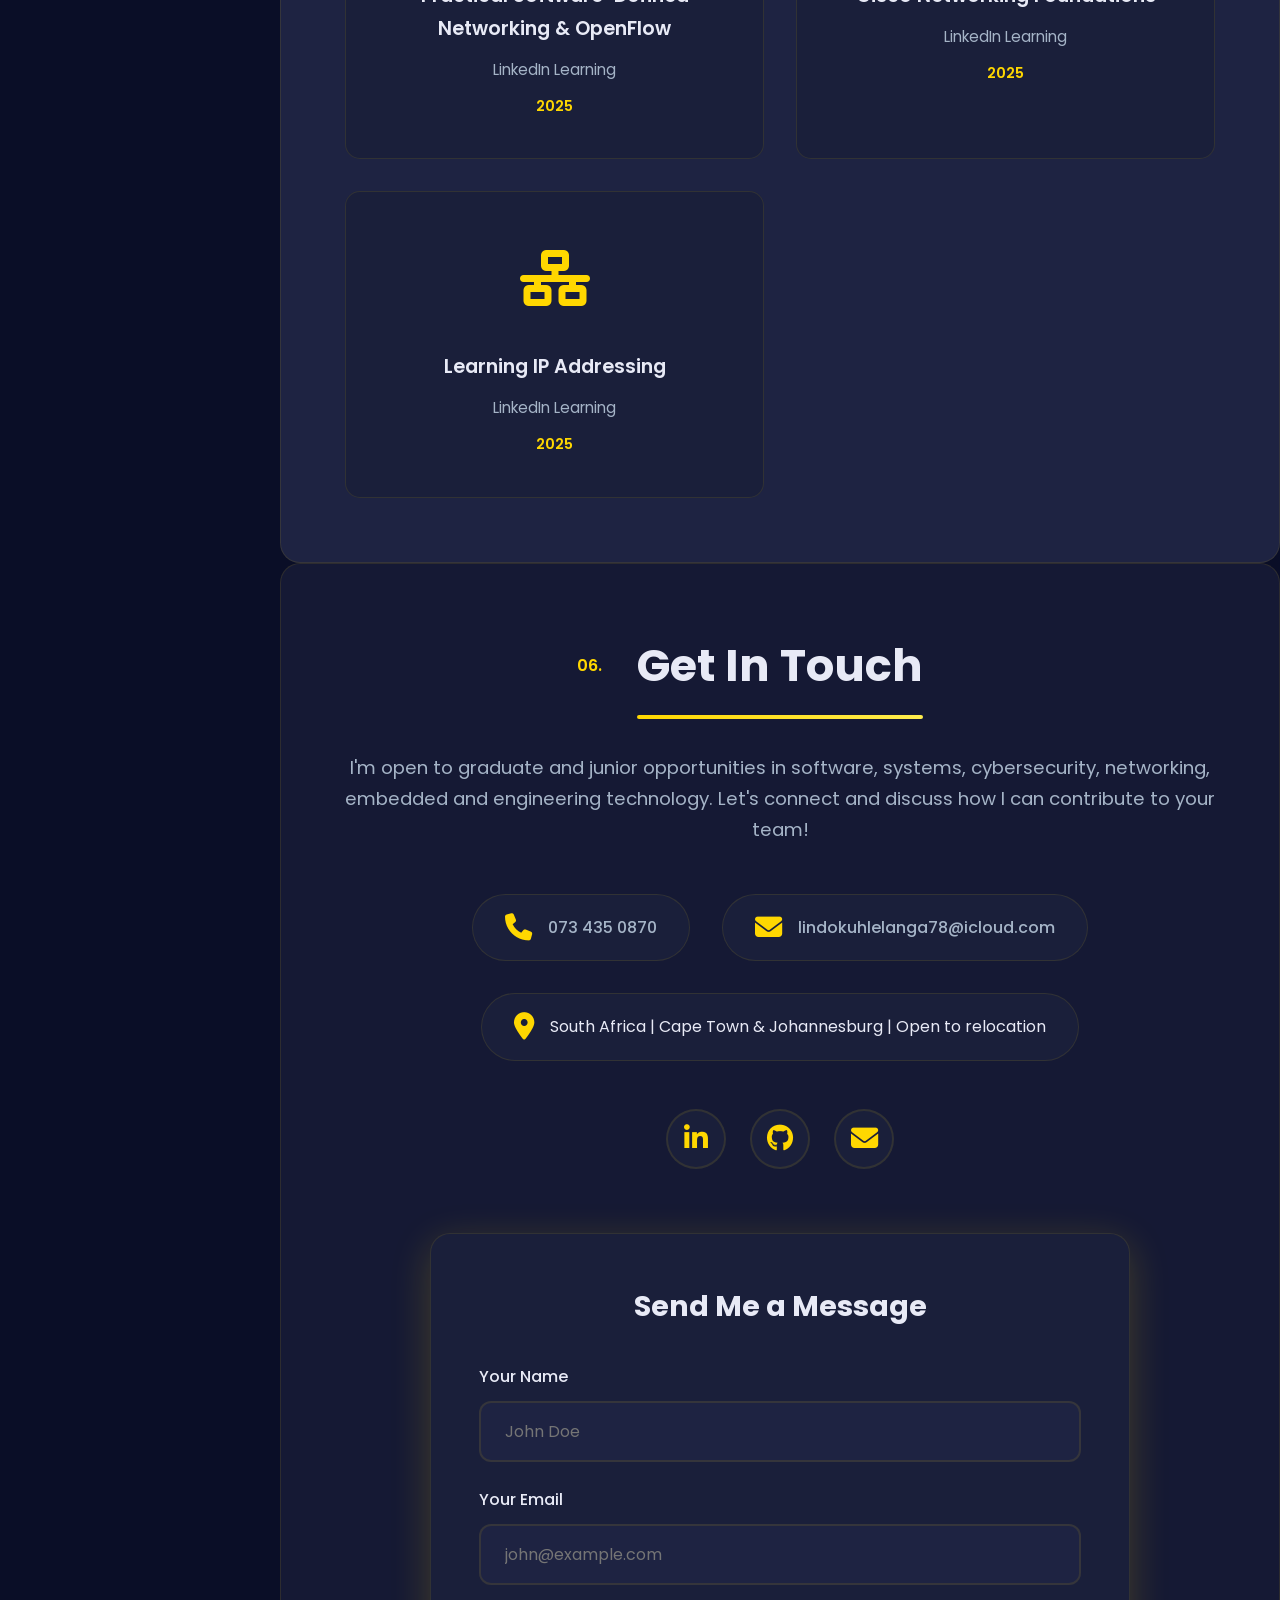
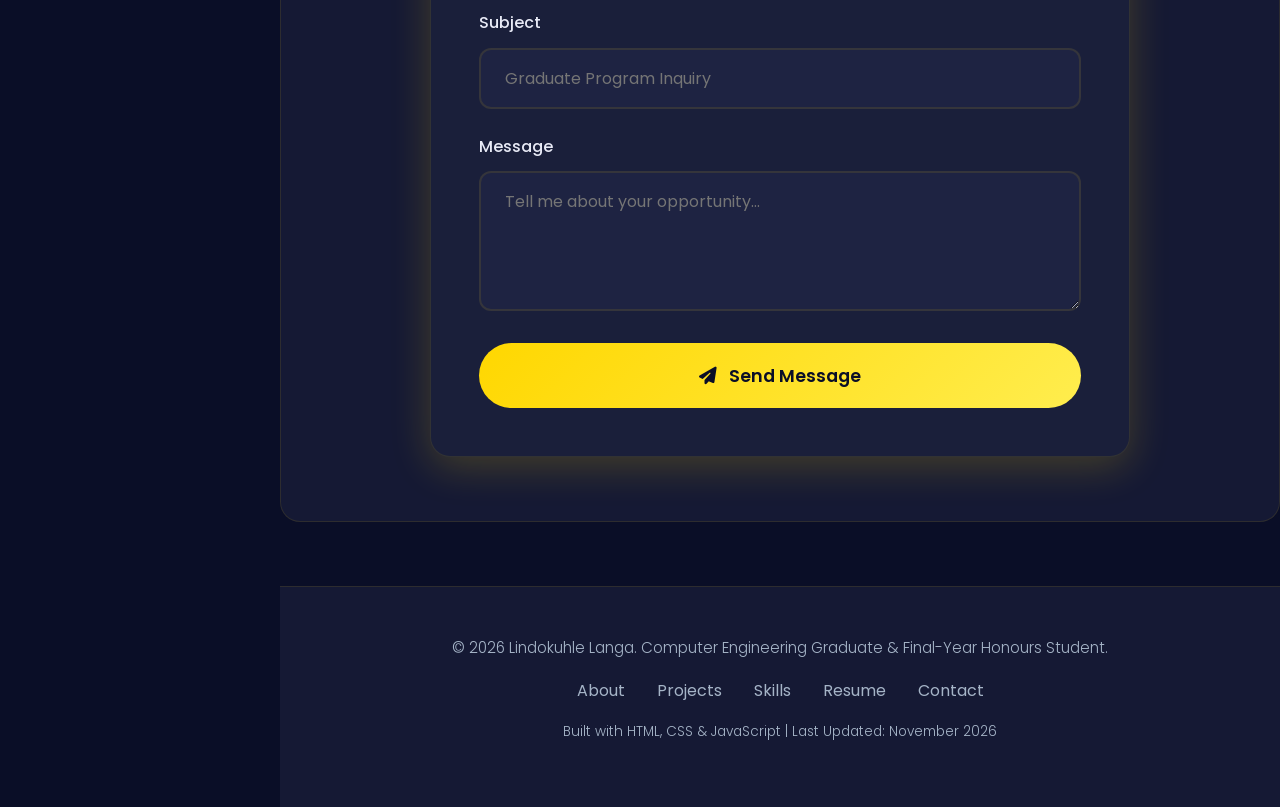
==== commit 4115b1af: "Add real project evidence, Kubernetes and smart power pages, remove unsupported claims - New detail " ====
--- a/index.html
+++ b/index.html
@@ -193,14 +193,14 @@
           <!-- Flagship: Honours Kubernetes Security Research -->
           <div class="project" data-category="security web" data-project="kubernetes">
             <div class="project-image">
-              <i class="fas fa-shield-halved"></i>
+              <img src="images/projects/kubernetes/architecture.jpg" alt="Three-stage Kubernetes security framework architecture" loading="lazy">
               <span class="project-category">Cybersecurity</span>
             </div>
             <div class="project-content">
               <h3>Kubernetes Security Framework</h3>
               <p>
-                Honours research on automated Kubernetes security posture assessment, policy enforcement and
-                controlled performance evaluation using repeatable test manifests and policy-as-code.
+                Honours research: a three-stage framework that scans images in CI (Trivy), blocks unsafe workloads at
+                admission (15 Gatekeeper policies, 33/33 correct decisions) and audits the cluster (kube-bench, 131 checks).
               </p>
               <div class="tech-tags">
                 <span class="tech-tag">Kubernetes</span>
@@ -210,8 +210,41 @@
                 <span class="tech-tag">PowerShell</span>
               </div>
               <div class="project-links">
-                <a href="https://github.com/lindokuhlelanga/kubernetes-security-framework" target="_blank" class="project-link">
-                  <i class="fab fa-github"></i> View Repository
+                <a href="#" class="project-link" onclick="viewProject('kubernetes'); return false;">
+                  <i class="fas fa-eye"></i> View Details
+                </a>
+                <a href="https://github.com/lindokuhlelanga/kubernetes-security-framework" target="_blank" rel="noopener" class="project-link">
+                  <i class="fab fa-github"></i> Code
+                </a>
+              </div>
+            </div>
+          </div>
+
+          <!-- Project: AI Smart Power Management -->
+          <div class="project" data-category="embedded ai electrical" data-project="smart-power">
+            <div class="project-image">
+              <img src="images/projects/smart-power/prototype.jpg" alt="ESP32 smart power prototype with LCD, relays and status LEDs" loading="lazy">
+              <span class="project-category">Embedded / AI</span>
+            </div>
+            <div class="project-content">
+              <h3>AI Smart Power &amp; Load Prioritisation</h3>
+              <p>
+                ESP32 prototype that predicts demand with a Random Forest model and sheds low-priority loads over MQTT to
+                stay under a 500 W limit. 3/3 relay scenarios passed, average acknowledgement 151 ms.
+              </p>
+              <div class="tech-tags">
+                <span class="tech-tag">ESP32</span>
+                <span class="tech-tag">MQTT</span>
+                <span class="tech-tag">Python</span>
+                <span class="tech-tag">scikit-learn</span>
+                <span class="tech-tag">Node-RED</span>
+              </div>
+              <div class="project-links">
+                <a href="#" class="project-link" onclick="viewProject('smart-power'); return false;">
+                  <i class="fas fa-eye"></i> View Details
+                </a>
+                <a href="https://github.com/lindokuhlelanga/ai-smart-power-load-prioritization" target="_blank" rel="noopener" class="project-link">
+                  <i class="fab fa-github"></i> Code
                 </a>
               </div>
             </div>
@@ -246,7 +279,7 @@
           <!-- Project 1: Autonomous Drone -->
           <div class="project" data-category="ai iot" data-project="drone">
             <div class="project-image">
-              <img src="images/DroneSystem.png">
+              <img src="images/DroneSystem.png" alt="Autonomous drone navigation system overview">
               <span class="project-category">AI/ML</span>
             </div>
             <div class="project-content">
@@ -272,7 +305,7 @@
           <!-- Project 2: Software-Defined Network -->
           <div class="project" data-category="networking" data-project="sdn">
             <div class="project-image">
-              <img src="images/SDN.png">
+              <img src="images/SDN.png" alt="Software-defined network topology">
               <span class="project-category">Networking</span>
             </div>
             <div class="project-content">
@@ -299,7 +332,7 @@
           <!-- Project: Computer & Internetwork Security GA5 -->
           <div class="project" data-category="security networking" data-project="cis-ga5">
             <div class="project-image">
-              <img src="images/projects/cis-ga5/packet-tracer-topology.svg" alt="CIS580S GA5 Packet Tracer inter-campus security topology">
+              <img src="images/projects/cis-ga5/topology.jpg" alt="Packet Tracer topology of the Bellville and District Six campuses" loading="lazy">
               <span class="project-category">Network Security</span>
             </div>
             <div class="project-content">
@@ -318,6 +351,9 @@
                 <a href="#" class="project-link" onclick="viewProject('cis-ga5'); return false;">
                   <i class="fas fa-eye"></i> View Details
                 </a>
+                <a href="https://github.com/lindokuhlelanga/cis-ipsec-vpn-router-hardening" target="_blank" rel="noopener" class="project-link">
+                  <i class="fab fa-github"></i> Code
+                </a>
               </div>
             </div>
           </div>
@@ -325,7 +361,7 @@
           <!-- Project: Next Generation Networks GA5 -->
           <div class="project" data-category="networking" data-project="ngn-ga5">
             <div class="project-image">
-              <img src="images/projects/ngn-ga5/architecture.svg" alt="NGN580S GA5 controller-driven MPLS traffic engineering architecture">
+              <img src="images/projects/ngn-ga5/topology.jpg" alt="GNS3 topology of the three-router MPLS network and controller" loading="lazy">
               <span class="project-category">Next Generation Networks</span>
             </div>
             <div class="project-content">
@@ -344,6 +380,9 @@
                 <a href="#" class="project-link" onclick="viewProject('ngn-ga5'); return false;">
                   <i class="fas fa-eye"></i> View Details
                 </a>
+                <a href="https://github.com/lindokuhlelanga/ngn-pce-mpls-traffic-engineering" target="_blank" rel="noopener" class="project-link">
+                  <i class="fab fa-github"></i> Code
+                </a>
               </div>
             </div>
           </div>
@@ -351,7 +390,7 @@
           <!-- Project: NGN Final Summative -->
           <div class="project" data-category="networking web" data-project="ngn-fsa">
             <div class="project-image">
-              <img src="images/projects/ngn-fsa/gui.svg" alt="NGN580S traffic engineering application GUI">
+              <img src="images/projects/ngn-fsa/main-window.jpg" alt="SDN Traffic Engineering Manager main window" loading="lazy">
               <span class="project-category">Network Automation</span>
             </div>
             <div class="project-content">
@@ -370,6 +409,9 @@
                 <a href="#" class="project-link" onclick="viewProject('ngn-fsa'); return false;">
                   <i class="fas fa-eye"></i> View Details
                 </a>
+                <a href="https://github.com/lindokuhlelanga/sdn-traffic-engineering-manager" target="_blank" rel="noopener" class="project-link">
+                  <i class="fab fa-github"></i> Code
+                </a>
               </div>
             </div>
           </div>
@@ -377,7 +419,7 @@
           <!-- Project 4: FM Transmitter -->
           <div class="project" data-category="embedded" data-project="fm">
             <div class="project-image">
-              <img src="images/FM.png">
+              <img src="images/FM.png" alt="FM transmitter and receiver circuit">
               <span class="project-category">Embedded</span>
             </div>
             <div class="project-content">
@@ -403,7 +445,7 @@
           <!-- Project 5: Flappy Bird Game -->
           <div class="project" data-category="web" data-project="game">
             <div class="project-image">
-              <img src="images/FlappybirdImg.png">
+              <img src="images/FlappybirdImg.png" alt="WebGL Flappy Bird game screenshot">
               <span class="project-category">Web Dev</span>
             </div>
             <div class="project-content">
@@ -431,15 +473,15 @@
           <!--Project 6: Solar Washing Machine Simulation-->
           <div class="project" data-category="embedded" data-project="simulation">
             <div class="project-image">
-              <img src="images/WashingMachineImg.png">
+              <img src="images/WashingMachineImg.png" alt="Energy-aware washing machine controller prototype">
               <span class="project-category">Embedded</span>
             </div>
             <div class="project-content">
-                <h3>Solar Washing Machine</h3>
+                <h3>Energy-Aware Washing Machine Controller</h3>
                 <p>
                   Arduino-Based Energy Management System with Solar Optimization
                 </p>
-                <div class="tech-tag">
+                <div class="tech-tags">
                   <span class="tech-tag">C++</span>
                   <span class="tech-tag">Arduino</span>
                   <span class="tech-tag">Electronics</span>
@@ -456,7 +498,7 @@
           <!--Project 7: Network Traffic Optimization-->
           <div class="project" data-category="networking" data-project="network-optimization">
             <div class="project-image">
-              <img src="images/mcf_visualization.png">
+              <img src="images/mcf_visualization.png" alt="Multi-commodity flow optimisation visualisation">
               <span class="project-category">Networking</span>
             </div>
             <div class="project-content">
@@ -722,20 +764,20 @@
             <p>
               Developed a sophisticated autonomous drone navigation system integrating AI-powered object detection, 
               multi-threaded architecture, and real-time data processing. The project demonstrates advanced software 
-              engineering principles applied to embedded systems and robotics. The aboveshows the system design of 
+              engineering principles applied to embedded systems and robotics. The diagram above shows the system design of 
               the entire Autonomous Drone Navigation System with Alerts.
             </p>
 
             <h2>Key Features</h2>
             <ul>
-              <li><strong>AI-Powered Detection:</strong> YOLOv8 object detection algorithm achieving 80%+ accuracy for real-time person identification</li>
-              <li><strong>Multi-threaded Architecture:</strong> Parallel processing of video streams (60+ FPS), flight control commands, and GUI updates with thread-safe queues</li>
+              <li><strong>AI-Powered Detection:</strong> YOLOv8n object detection achieving 87% accuracy in project testing for real-time person identification</li>
+              <li><strong>Multi-threaded Architecture:</strong> Parallel processing of video streams, flight control commands, and GUI updates with thread-safe queues</li>
               <li><strong>Hardware Integration:</strong> Arduino microcontroller with LED feedback system communicating via PySerial at 9600 baud</li>
               <li><strong>Telegram Alert System:</strong> Automated notifications with timestamped images sent to mobile devices using Telegram Bot API</li>
               <li><strong>Professional GUI:</strong> PyQt5-based interface with glassmorphism design, animated buttons, status indicators, and real-time video display</li>
               <li><strong>Autonomous Navigation:</strong> Customizable patrol patterns (square, front-back) with configurable distance parameters</li>
               <li><strong>Dual Video Sources:</strong> Support for drone camera and IP webcam with seamless switching</li>
-              <li><strong>Real-time Data Processing:</strong> Sub-100ms latency for detection, processing, and hardware response</li>
+              <li><strong>Real-time Data Processing:</strong> Detection latency below 1.5 seconds in testing, with alerts sent to hardware and Telegram</li>
               <li><strong>Battery Management:</strong> Real-time battery monitoring with visual indicators and low-battery warnings</li>
               <li><strong>Emergency Controls:</strong> Fail-safe mechanisms including emergency landing and system shutdown procedures</li>
             </ul>
@@ -787,11 +829,9 @@
 
             <h2>Results & Impact</h2>
             <p>
-              Successfully demonstrated autonomous navigation through complex environments with 80%+ detection 
-              accuracy and 95%+ obstacle avoidance success rate. The project showcased ability to integrate multiple 
-              technologies (AI, embedded systems) into a cohesive, production-ready solution. Demonstrated the real world
-              enginering solution by recieving feedback as proof of triggered alerts and complete system integration. 
-              Received excellent feedback from faculty for system architecture and documentation quality.
+              The integrated system detected people with 87% accuracy and latency below 1.5 seconds in project testing,
+              and triggered LED and Telegram alerts as proof of detection. The project combined AI, multi-threaded
+              software and embedded hardware into one working prototype.
             </p>
           </div>
 
@@ -857,11 +897,8 @@
             <div class="detail-card">
               <h3><i class="fas fa-trophy"></i> Achievements</h3>
               <ul style="list-style: none; padding: 0;">
-                <div class="detail-card">
-              <h3><i class="fas fa-trophy"></i> Achievements</h3>
-              <ul style="list-style: none; padding: 0;">
                 <li style="padding: 0.7rem 0; border-bottom: 1px solid var(--border-color);">
-                  <strong>80%+</strong> Detection Accuracy
+                  <strong>87%</strong> Detection Accuracy
                 </li>
                 <li style="padding: 0.7rem 0; border-bottom: 1px solid var(--border-color);">
                   <strong>&lt;1.5 s</strong> Detection Latency
@@ -879,8 +916,6 @@
                   <strong>Integrated</strong> Prototype
                 </li>
               </ul>
-</div>
-              </ul>
             </div>
           </div>
         </div>
@@ -889,22 +924,22 @@
           <h2>Project Gallery</h2>
           <div class="gallery-grid">
             <div class="gallery-item">
-              <img src="images/EmbeddedAlerts.jpeg">
+              <img src="images/EmbeddedAlerts.jpeg" alt="Embedded LED alert hardware">
             </div>
             <div class="gallery-item">
-              <img src="images/Embedded2.png">
+              <img src="images/Embedded2.png" alt="Arduino alert controller wiring">
             </div>
             <div class="gallery-item">
-              <img src="images/embedded3.png">
+              <img src="images/embedded3.png" alt="Embedded alert system test">
             </div>
             <div class="gallery-item">
-              <img src="images/DroneGUI.png">
+              <img src="images/DroneGUI.png" alt="Drone monitoring GUI">
             </div>
             <div class="gallery-item">
-              <img src="images/TelegramBot.png">
+              <img src="images/TelegramBot.png" alt="Telegram alert messages from the drone system">
             </div>
             <div class="gallery-item">
-              <img src="images/DroneSystemDesign.png">
+              <img src="images/DroneSystemDesign.png" alt="Drone system design diagram">
             </div>
           </div>
         </div>
@@ -976,9 +1011,8 @@
 
             <h2>Results & Impact</h2>
             <p>
-              Successfully demonstrated enterprise-level network design with sub-50ms convergence time after link 
-              failures. The automated monitoring system reduced troubleshooting time by 70% through predictive 
-              analytics and proactive alerting. Project received recognition for practical applicability and thorough documentation.
+              Demonstrated a multi-protocol design (multi-area OSPF, IS-IS Level 1/2, eBGP and iBGP) with redundant
+              paths and automatic failover between the core routers.
             </p>
           </div>
 
@@ -1033,13 +1067,10 @@
               <h3><i class="fas fa-trophy"></i> Achievements</h3>
               <ul style="list-style: none; padding: 0;">
                 <li style="padding: 0.7rem 0; border-bottom: 1px solid var(--border-color);">
-                  <strong>&lt;50ms</strong> Convergence Time
+                  <strong>3</strong> Routing Protocols (OSPF, IS-IS, BGP)
                 </li>
                 <li style="padding: 0.7rem 0; border-bottom: 1px solid var(--border-color);">
-                  <strong>70%</strong> Faster Troubleshooting
-                </li>
-                <li style="padding: 0.7rem 0; border-bottom: 1px solid var(--border-color);">
-                  <strong>99.9%</strong> Network Uptime
+                  <strong>Redundant</strong> Paths with Failover
                 </li>
                 <li style="padding: 0.7rem 0;">
                   <strong>Real-time</strong> Monitoring
@@ -1094,6 +1125,7 @@
         <div class="project-detail-content">
           <div class="detail-main">
             <h2>Project Overview</h2>
+            <p><em>Group project with Melissa Ncube.</em></p>
             <p>
               Designed and tested a security upgrade for a simulated CPUT inter-campus network connecting Bellville and
               District Six. The work addressed inter-campus traffic interception, perimeter-router brute-force attempts and
@@ -1121,15 +1153,25 @@
             <div class="project-gallery">
               <h2>Packet Tracer Evidence</h2>
               <div class="gallery-grid">
-                <div class="gallery-item"><img src="images/projects/cis-ga5/packet-tracer-topology.svg" alt="Bellville and District Six Packet Tracer topology"></div>
-                <div class="gallery-item"><i class="fas fa-lock"></i></div>
-                <div class="gallery-item"><i class="fas fa-shield-halved"></i></div>
-                <div class="gallery-item"><i class="fas fa-network-wired"></i></div>
+                <div class="gallery-item"><a href="images/projects/cis-ga5/topology.jpg" target="_blank" rel="noopener" title="Open full size"><img src="images/projects/cis-ga5/topology.jpg" alt="Bellville and District Six topology with ISP and external attacker" loading="lazy"></a></div>
+                <div class="gallery-item"><a href="images/projects/cis-ga5/tunnel-ping.jpg" target="_blank" rel="noopener" title="Open full size"><img src="images/projects/cis-ga5/tunnel-ping.jpg" alt="Bellville user reaches District Six through the IPsec tunnel" loading="lazy"></a></div>
+                <div class="gallery-item"><a href="images/projects/cis-ga5/qm-idle.jpg" target="_blank" rel="noopener" title="Open full size"><img src="images/projects/cis-ga5/qm-idle.jpg" alt="R1 shows QM_IDLE and rising IPsec counters" loading="lazy"></a></div>
+                <div class="gallery-item"><a href="images/projects/cis-ga5/ssh-refused.jpg" target="_blank" rel="noopener" title="Open full size"><img src="images/projects/cis-ga5/ssh-refused.jpg" alt="Unauthorised host refused SSH access" loading="lazy"></a></div>
+                <div class="gallery-item"><a href="images/projects/cis-ga5/quiet-mode.jpg" target="_blank" rel="noopener" title="Open full size"><img src="images/projects/cis-ga5/quiet-mode.jpg" alt="Router enters Quiet-Mode after repeated failed logins" loading="lazy"></a></div>
               </div>
             </div>
           </div>
 
           <div class="detail-sidebar">
+            <div class="detail-card">
+              <h3><i class="fas fa-link"></i> Project Links</h3>
+              <div class="project-actions">
+                <a href="https://github.com/lindokuhlelanga/cis-ipsec-vpn-router-hardening" target="_blank" rel="noopener" class="action-btn">
+                  <i class="fab fa-github"></i> Configs &amp; Evidence
+                </a>
+              </div>
+            </div>
+
             <div class="detail-card">
               <h3><i class="fas fa-tools"></i> Technologies & Concepts</h3>
               <div class="tech-stack-list">
@@ -1163,7 +1205,7 @@
         </div>
 
         <div class="project-detail-image">
-          <img src="images/projects/ngn-ga5/architecture.svg" alt="NGN580S GA5 network and controller architecture">
+          <img src="images/projects/ngn-ga5/architecture.jpg" alt="Controller, BGP and PCEP architecture of the MPLS network">
         </div>
 
         <div class="project-detail-content">
@@ -1190,9 +1232,28 @@
               therefore controller-enforced explicit routes; the report does not claim that OpenDaylight independently computed
               the path from its Traffic Engineering Database.
             </p>
+
+            <div class="project-gallery">
+              <h2>Router and Controller Evidence</h2>
+              <div class="gallery-grid">
+                <div class="gallery-item"><a href="images/projects/ngn-ga5/topology.jpg" target="_blank" rel="noopener" title="Open full size"><img src="images/projects/ngn-ga5/topology.jpg" alt="GNS3 topology: R1, R2, R3 full mesh and controller network" loading="lazy"></a></div>
+                <div class="gallery-item"><a href="images/projects/ngn-ga5/pcep-up.jpg" target="_blank" rel="noopener" title="Open full size"><img src="images/projects/ngn-ga5/pcep-up.jpg" alt="PCEP peer state Up on the router" loading="lazy"></a></div>
+                <div class="gallery-item"><a href="images/projects/ngn-ga5/update-lsp.jpg" target="_blank" rel="noopener" title="Open full size"><img src="images/projects/ngn-ga5/update-lsp.jpg" alt="Postman update-lsp request moving the delegated LSP" loading="lazy"></a></div>
+                <div class="gallery-item"><a href="images/projects/ngn-ga5/iperf3.jpg" target="_blank" rel="noopener" title="Open full size"><img src="images/projects/ngn-ga5/iperf3.jpg" alt="iperf3 run with zero datagram loss" loading="lazy"></a></div>
+              </div>
+            </div>
           </div>
 
           <div class="detail-sidebar">
+            <div class="detail-card">
+              <h3><i class="fas fa-link"></i> Project Links</h3>
+              <div class="project-actions">
+                <a href="https://github.com/lindokuhlelanga/ngn-pce-mpls-traffic-engineering" target="_blank" rel="noopener" class="action-btn">
+                  <i class="fab fa-github"></i> View Repository
+                </a>
+              </div>
+            </div>
+
             <div class="detail-card">
               <h3><i class="fas fa-network-wired"></i> Stack</h3>
               <div class="tech-stack-list">
@@ -1225,7 +1286,7 @@
         </div>
 
         <div class="project-detail-image">
-          <img src="images/projects/ngn-fsa/gui.svg" alt="NGN580S traffic engineering application GUI">
+          <img src="images/projects/ngn-fsa/main-window.jpg" alt="SDN Traffic Engineering Manager main window with LSP inventory and topology">
         </div>
 
         <div class="project-detail-content">
@@ -1260,9 +1321,28 @@
               Message tracing was used to identify the BGPCEP behaviour and a release-specific workaround was recorded,
               rather than treating the controller as a black box.
             </p>
+
+            <div class="project-gallery">
+              <h2>Live Application Evidence</h2>
+              <div class="gallery-grid">
+                <div class="gallery-item"><a href="images/projects/ngn-fsa/architecture.jpg" target="_blank" rel="noopener" title="Open full size"><img src="images/projects/ngn-fsa/architecture.jpg" alt="Frontend, logic and adapter architecture" loading="lazy"></a></div>
+                <div class="gallery-item"><a href="images/projects/ngn-fsa/decision.jpg" target="_blank" rel="noopener" title="Open full size"><img src="images/projects/ngn-fsa/decision.jpg" alt="Congestion detected: transit path rejected, direct path feasible" loading="lazy"></a></div>
+                <div class="gallery-item"><a href="images/projects/ngn-fsa/after-reroute.jpg" target="_blank" rel="noopener" title="Open full size"><img src="images/projects/ngn-fsa/after-reroute.jpg" alt="Topology after the LSP re-route" loading="lazy"></a></div>
+                <div class="gallery-item"><a href="images/projects/ngn-fsa/r1-cli.jpg" target="_blank" rel="noopener" title="Open full size"><img src="images/projects/ngn-fsa/r1-cli.jpg" alt="Independent confirmation on R1 command line" loading="lazy"></a></div>
+              </div>
+            </div>
           </div>
 
           <div class="detail-sidebar">
+            <div class="detail-card">
+              <h3><i class="fas fa-link"></i> Project Links</h3>
+              <div class="project-actions">
+                <a href="https://github.com/lindokuhlelanga/sdn-traffic-engineering-manager" target="_blank" rel="noopener" class="action-btn">
+                  <i class="fab fa-github"></i> Source Code
+                </a>
+              </div>
+            </div>
+
             <div class="detail-card">
               <h3><i class="fas fa-code"></i> Technologies</h3>
               <div class="tech-stack-list">
@@ -1273,6 +1353,186 @@
                 <div class="tech-stack-item"><span>OpenDaylight</span></div>
                 <div class="tech-stack-item"><span>PCEP / MPLS-TE</span></div>
                 <div class="tech-stack-item"><span>GNS3 / IOS XRv</span></div>
+              </div>
+            </div>
+          </div>
+        </div>
+      </div>
+    </div>
+
+    <!-- PROJECT: Kubernetes Security Framework -->
+    <div id="projectKubernetes" class="page-view">
+      <div class="project-detail">
+        <div class="project-detail-header">
+          <h1>Kubernetes Security Framework</h1>
+          <p style="color: var(--text-secondary); font-size: 1.1rem; margin-top: 1rem;">
+            Automated security posture assessment and policy enforcement for cloud-native environments
+          </p>
+          <div class="project-meta">
+            <div class="meta-item"><i class="fas fa-calendar"></i><span>2026</span></div>
+            <div class="meta-item"><i class="fas fa-shield-halved"></i><span>Cloud-Native Security</span></div>
+            <div class="meta-item"><i class="fas fa-graduation-cap"></i><span>BEngTech Honours Research</span></div>
+          </div>
+        </div>
+
+        <div class="project-detail-image">
+          <img src="images/projects/kubernetes/architecture.jpg" alt="Three-stage framework: CI image scan, admission control and cluster audit">
+        </div>
+
+        <div class="project-detail-content">
+          <div class="detail-main">
+            <h2>The Problem</h2>
+            <p>
+              Kubernetes security can fail in three places: an image can carry known vulnerabilities, a Pod can ask for
+              more privilege than it needs, and the cluster settings can drift from best practice. Each tool sees only one
+              of these, so the evidence ends up scattered. This research joined three open-source tools into one
+              repeatable framework that keeps evidence for every decision.
+            </p>
+
+            <h2>What I Built</h2>
+            <ul>
+              <li><strong>Build stage:</strong> Trivy scans the image in GitHub Actions; the job fails on any HIGH or CRITICAL finding and the publish job only runs after a pass.</li>
+              <li><strong>Admission stage:</strong> OPA Gatekeeper checks every request against 15 policy templates (20 constraints) written in Rego, covering privileges, host access and good practice.</li>
+              <li><strong>Audit stage:</strong> kube-bench checks the cluster against the CIS Benchmark, and a Python script turns its JSON into CSV and HTML reports.</li>
+              <li><strong>Testing:</strong> a PowerShell runner sends 33 test manifests (one unsafe and one safe per policy, plus 3 edge cases) using server-side dry-run.</li>
+            </ul>
+
+            <h2>Results</h2>
+            <ul>
+              <li>nginx failed the CI gate on HIGH and CRITICAL findings; Alpine passed.</li>
+              <li><strong>33/33</strong> expected admission decisions after fixing <strong>3 gaps</strong> the edge cases exposed in my own policies (untagged images, a missing privilege-escalation setting, container-level overrides).</li>
+              <li><strong>131</strong> CIS checks reported: 56 PASS, 14 FAIL, 61 WARN.</li>
+              <li>Gatekeeper decision time measured from its own metrics: <strong>2.72 ms</strong> with 5 constraints and <strong>4.50 ms</strong> with 15 (120 samples, 3 trials).</li>
+              <li>A control pair in the Pod-readiness study showed a 375 ms gap between two setups that were identical inside the cluster, so I reported that the design could not isolate security cost rather than claim a false speed-up.</li>
+            </ul>
+
+            <h2>What I Learned</h2>
+            <p>
+              Building the tool was only half the work. Proving what it does, and stating what the data cannot show,
+              mattered just as much. The research was presented to a CPUT panel in November 2026.
+            </p>
+
+            <div class="project-gallery">
+              <h2>Evidence</h2>
+              <div class="gallery-grid">
+                <div class="gallery-item"><a href="images/projects/kubernetes/denials.jpg" target="_blank" rel="noopener" title="Open full size"><img src="images/projects/kubernetes/denials.jpg" alt="Gatekeeper refusing unsafe Pods and naming the rule" loading="lazy"></a></div>
+                <div class="gallery-item"><a href="images/projects/kubernetes/33-tests.jpg" target="_blank" rel="noopener" title="Open full size"><img src="images/projects/kubernetes/33-tests.jpg" alt="Automated test runner: 33 admission cases passing" loading="lazy"></a></div>
+                <div class="gallery-item"><a href="images/projects/kubernetes/constraints.jpg" target="_blank" rel="noopener" title="Open full size"><img src="images/projects/kubernetes/constraints.jpg" alt="Gatekeeper constraints exported from the cluster" loading="lazy"></a></div>
+              </div>
+            </div>
+          </div>
+
+          <div class="detail-sidebar">
+            <div class="detail-card">
+              <h3><i class="fas fa-link"></i> Project Links</h3>
+              <div class="project-actions">
+                <a href="https://github.com/lindokuhlelanga/kubernetes-security-framework" target="_blank" rel="noopener" class="action-btn">
+                  <i class="fab fa-github"></i> View Repository
+                </a>
+              </div>
+            </div>
+
+            <div class="detail-card">
+              <h3><i class="fas fa-code"></i> Technologies</h3>
+              <div class="tech-stack-list">
+                <div class="tech-stack-item"><span>Kubernetes 1.37 (Minikube)</span></div>
+                <div class="tech-stack-item"><span>OPA Gatekeeper / Rego</span></div>
+                <div class="tech-stack-item"><span>Trivy</span></div>
+                <div class="tech-stack-item"><span>GitHub Actions</span></div>
+                <div class="tech-stack-item"><span>kube-bench</span></div>
+                <div class="tech-stack-item"><span>Python</span></div>
+                <div class="tech-stack-item"><span>PowerShell</span></div>
+                <div class="tech-stack-item"><span>Docker</span></div>
+              </div>
+            </div>
+          </div>
+        </div>
+      </div>
+    </div>
+
+    <!-- PROJECT: AI Smart Power Management -->
+    <div id="projectSmartPower" class="page-view">
+      <div class="project-detail">
+        <div class="project-detail-header">
+          <h1>AI Smart Power Management &amp; Load Prioritisation</h1>
+          <p style="color: var(--text-secondary); font-size: 1.1rem; margin-top: 1rem;">
+            ESP32, MQTT and a Random Forest model keeping demand under a 500 W limit
+          </p>
+          <div class="project-meta">
+            <div class="meta-item"><i class="fas fa-calendar"></i><span>2026</span></div>
+            <div class="meta-item"><i class="fas fa-microchip"></i><span>Embedded + AI</span></div>
+            <div class="meta-item"><i class="fas fa-users"></i><span>Industrial Design Project (DES370S)</span></div>
+          </div>
+        </div>
+
+        <div class="project-detail-image">
+          <img src="images/projects/smart-power/prototype.jpg" alt="ESP32 smart power prototype with LCD, relay module and status LEDs">
+        </div>
+
+        <div class="project-detail-content">
+          <div class="detail-main">
+            <h2>Project Overview</h2>
+            <p>
+              A low-voltage prototype that predicts household demand and switches loads off in priority order. Python
+              predicts next-step demand with a Random Forest model, a simple rule decides which loads stay on, and MQTT
+              carries the commands to an ESP32 that drives the relays and reports each new state.
+            </p>
+            <p><em>I designed and built the firmware, MQTT network, Python AI and control software, and the hardware
+              integration. The academic project belongs to Sizeka Zingelwa (Electrical Engineering), credited as project owner.</em></p>
+
+            <h2>How It Decides</h2>
+            <ul>
+              <li>At or below 500 W: all loads ON.</li>
+              <li>500 to 600 W: Low-priority load OFF.</li>
+              <li>Above 600 W: Medium and Low OFF, High stays ON.</li>
+              <li>Node-RED shows predicted demand, the limit and load states, but never controls the relays.</li>
+            </ul>
+
+            <h2>Results</h2>
+            <ul>
+              <li><strong>3/3</strong> physical relay scenarios (400, 550, 700 W) gave the expected states; average MQTT acknowledgement <strong>151.30 ms</strong>.</li>
+              <li>Random Forest on a varied simulated profile: MAE 46.20 W, RMSE 55.03 W, R² 0.54.</li>
+              <li>Against a rule-only baseline on the same profile: about <strong>4.9%</strong> less energy and <strong>25%</strong> less time above the limit.</li>
+              <li>An early perfect R² of 1.0 on a repeating pattern was rejected as unrealistic.</li>
+            </ul>
+
+            <h2>Honest Limits</h2>
+            <p>
+              Demand values are simulated; the physical loads are three 5 V fans. The ACS712 current readings were not
+              calibrated to amperes, and the mains voltage sensor was not validated. Savings come from simulation, not a real bill.
+            </p>
+
+            <div class="project-gallery">
+              <h2>Prototype and Results</h2>
+              <div class="gallery-grid">
+                <div class="gallery-item"><a href="images/projects/smart-power/schematic.jpg" target="_blank" rel="noopener" title="Open full size"><img src="images/projects/smart-power/schematic.jpg" alt="Low-voltage schematic: ESP32, sensors, relays, LCD and MQTT link" loading="lazy"></a></div>
+                <div class="gallery-item"><a href="images/projects/smart-power/prototype-700w.jpg" target="_blank" rel="noopener" title="Open full size"><img src="images/projects/smart-power/prototype-700w.jpg" alt="At 700 W demand the low-priority loads are switched off" loading="lazy"></a></div>
+                <div class="gallery-item"><a href="images/projects/smart-power/rf-prediction.jpg" target="_blank" rel="noopener" title="Open full size"><img src="images/projects/smart-power/rf-prediction.jpg" alt="Random Forest predicted versus actual demand" loading="lazy"></a></div>
+                <div class="gallery-item"><a href="images/projects/smart-power/baseline-vs-ai.jpg" target="_blank" rel="noopener" title="Open full size"><img src="images/projects/smart-power/baseline-vs-ai.jpg" alt="Baseline versus AI-managed demand against the 500 W limit" loading="lazy"></a></div>
+              </div>
+            </div>
+          </div>
+
+          <div class="detail-sidebar">
+            <div class="detail-card">
+              <h3><i class="fas fa-link"></i> Project Links</h3>
+              <div class="project-actions">
+                <a href="https://github.com/lindokuhlelanga/ai-smart-power-load-prioritization" target="_blank" rel="noopener" class="action-btn">
+                  <i class="fab fa-github"></i> View Repository
+                </a>
+              </div>
+            </div>
+
+            <div class="detail-card">
+              <h3><i class="fas fa-code"></i> Technologies</h3>
+              <div class="tech-stack-list">
+                <div class="tech-stack-item"><span>ESP32 / Arduino C++</span></div>
+                <div class="tech-stack-item"><span>MQTT (Mosquitto)</span></div>
+                <div class="tech-stack-item"><span>Python</span></div>
+                <div class="tech-stack-item"><span>scikit-learn</span></div>
+                <div class="tech-stack-item"><span>pandas</span></div>
+                <div class="tech-stack-item"><span>Node-RED</span></div>
+                <div class="tech-stack-item"><span>Relays, ACS712, I2C LCD</span></div>
               </div>
             </div>
           </div>
@@ -1726,7 +1986,7 @@
         </div>
 
         <div class="project-detail-image">
-          <img src="images/GEANT2Topology.png" alt="GEANT2 Network Topology">
+          <img src="images/mcf_visualization.png" alt="Multi-commodity flow results on the GEANT2 network">
         </div>
 
         <div class="project-detail-content">
@@ -1908,23 +2168,6 @@
           </div>
         </div>
 
-        <div class="project-gallery">
-          <h2>Network Visualizations & Results</h2>
-          <div class="gallery-grid">
-            <div class="gallery-item">
-              <img src="images/ShortestPath.png" alt="Shortest Path Visualization">
-            </div>
-            <div class="gallery-item">
-              <img src="images/LinkUtilization.png" alt="Link Utilization Graph">
-            </div>
-            <div class="gallery-item">
-              <img src="images/StatisticalAnalysis.png" alt="Statistical Analysis">
-            </div>
-            <div class="gallery-item">
-              <img src="images/FlowDistribution.png" alt="Flow Distribution">
-            </div>
-          </div>
-        </div>
       </div>
     </div>
 
@@ -2077,7 +2320,9 @@
       'game': 'projectGame',
       'embedded': 'projectEmbedded',
       'power-systems': 'projectPowerSystems',
-      'network-optimization': 'projectNetworkOptimization'
+      'network-optimization': 'projectNetworkOptimization',
+      'kubernetes': 'projectKubernetes',
+      'smart-power': 'projectSmartPower'
     };
 
     function viewProject(projectId) {
--- a/index.css
+++ b/index.css
@@ -2006,3 +2006,16 @@
       transition: background-color 0.3s ease, color 0.3s ease, border-color 0.3s ease;
     }
   
+
+/* Mobile: keep long contact details and background particles inside the screen */
+@media (max-width: 480px) {
+  .contact-item { padding: 1rem 1.2rem; max-width: 100%; min-width: 0; }
+  .contact-item a, .contact-item span { overflow-wrap: anywhere; }
+}
+.particles-bg { overflow: hidden; }
+html, body { overflow-x: clip; }
+
+/* Real screenshots and diagrams: show the whole image instead of cropping it */
+.project-detail-image img[src*="images/projects/"] { object-fit: contain; background: #fff; }
+.gallery-item a { display: block; width: 100%; height: 100%; }
+.gallery-item a img { cursor: zoom-in; }
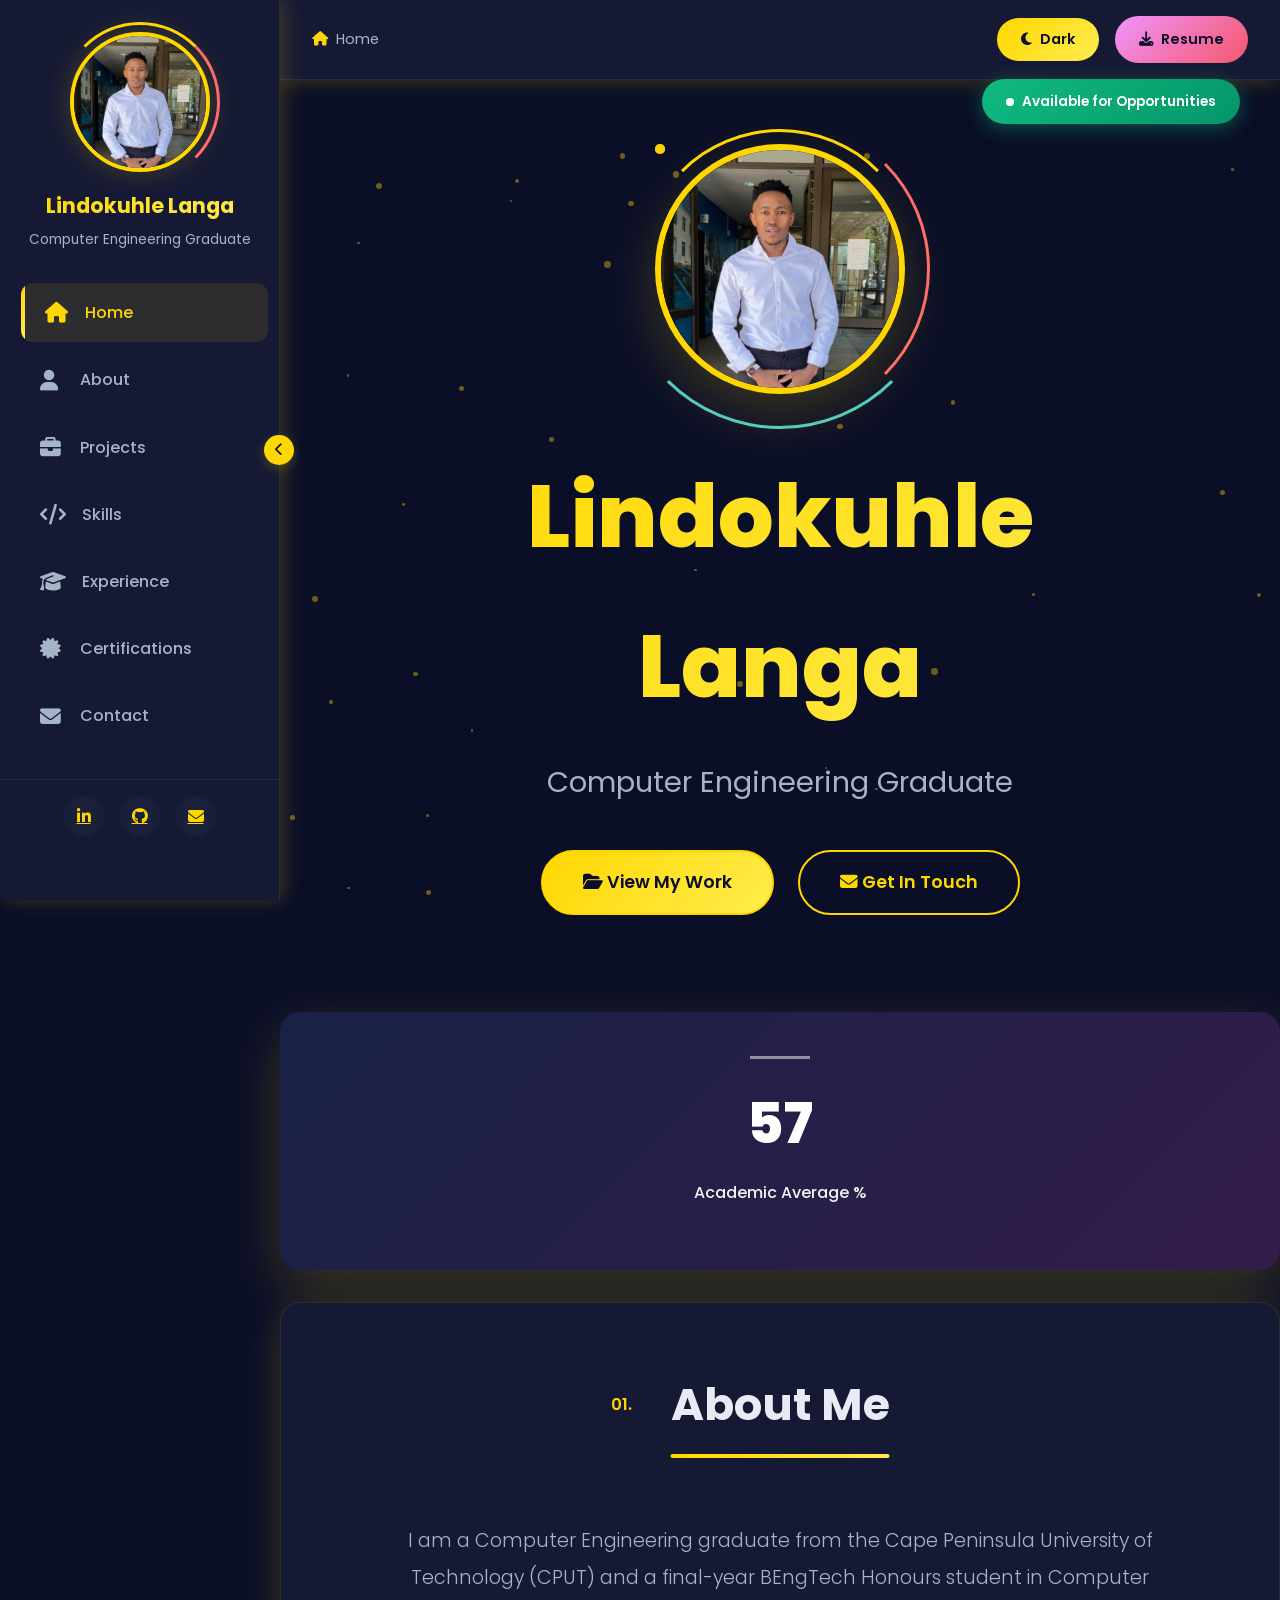
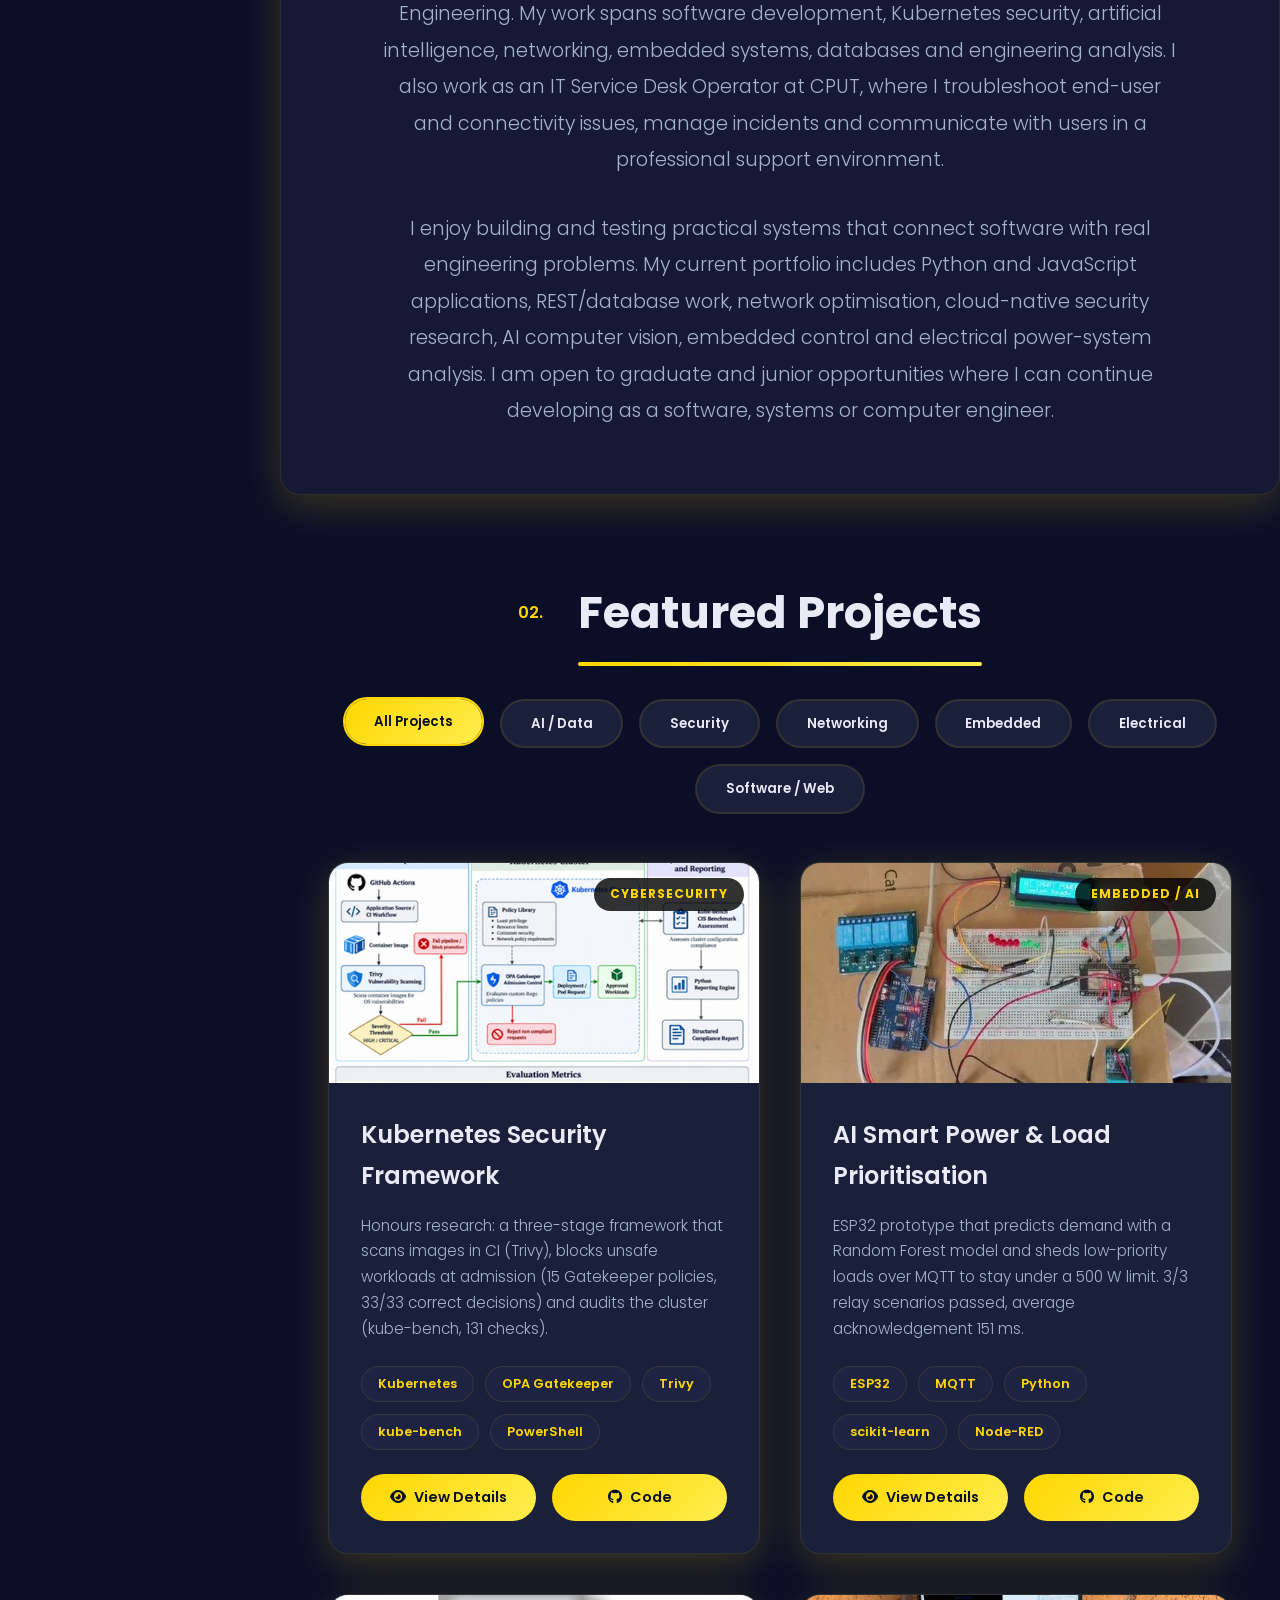
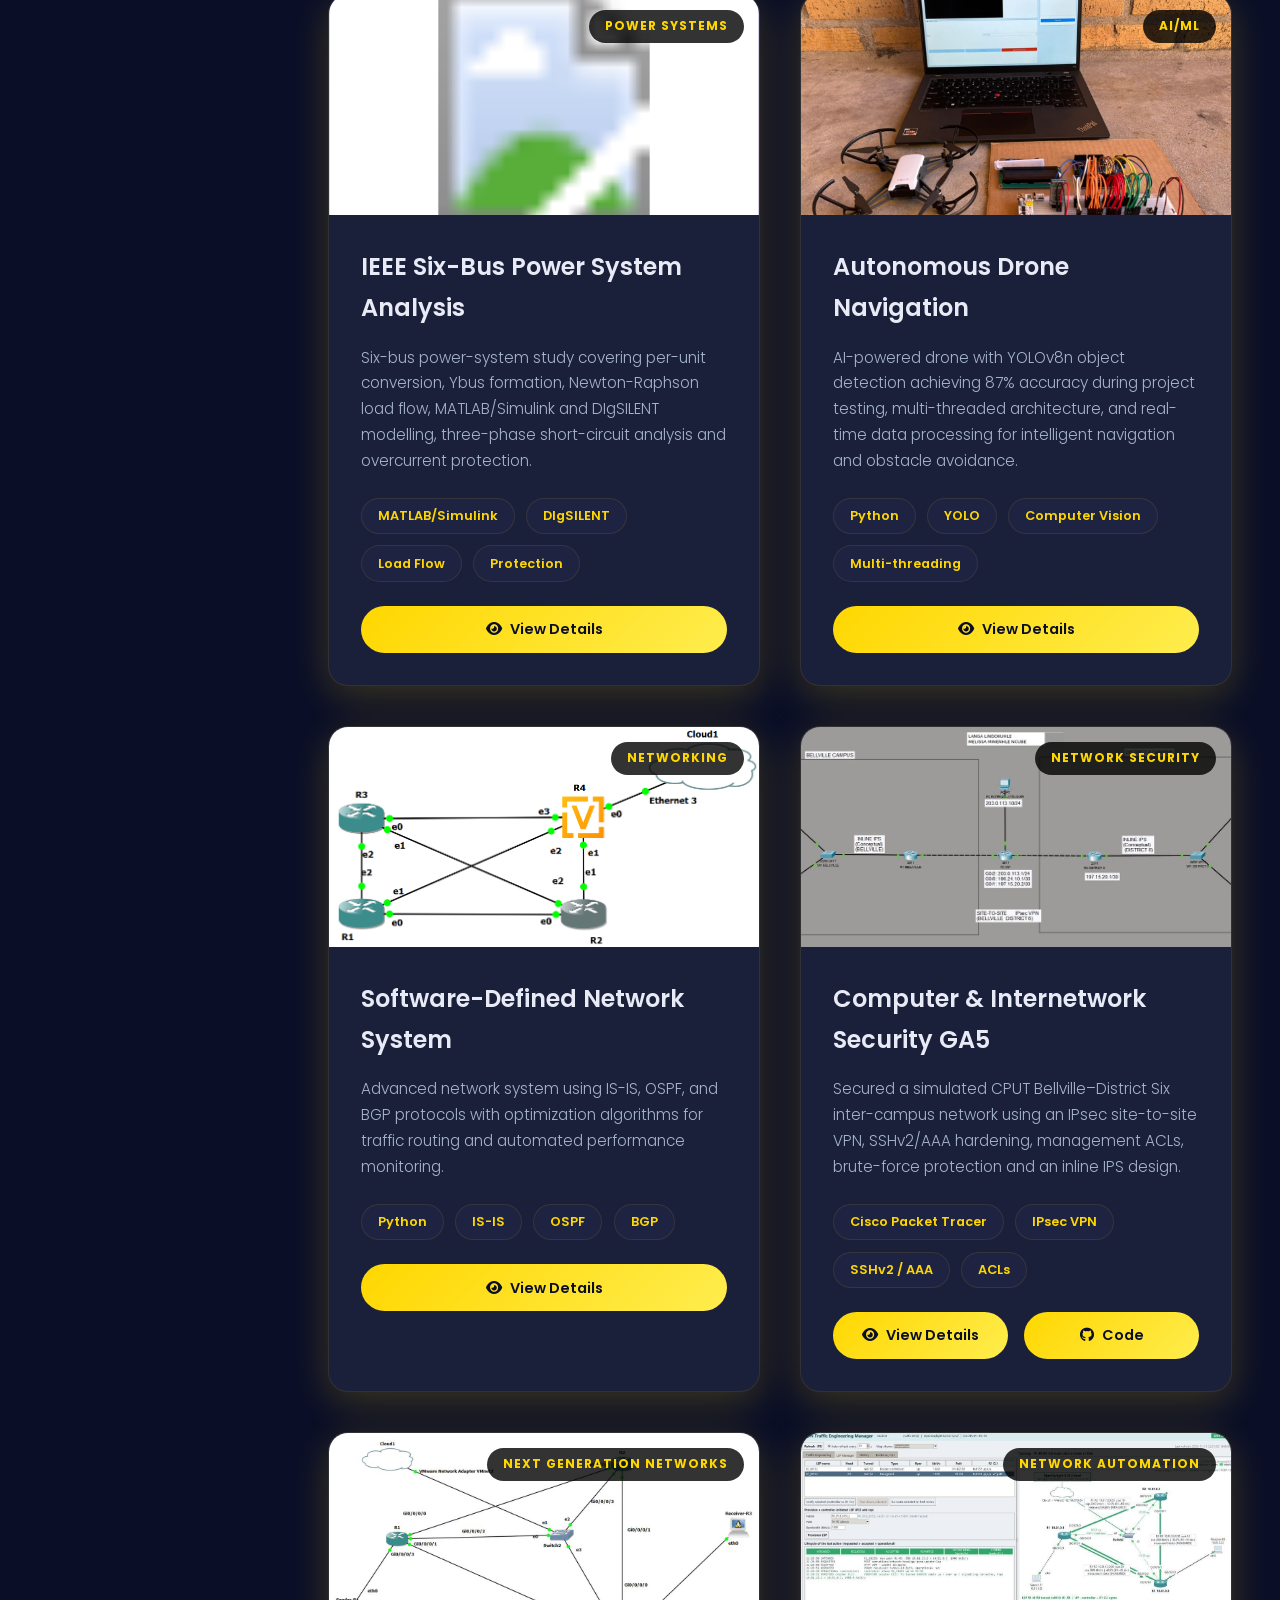
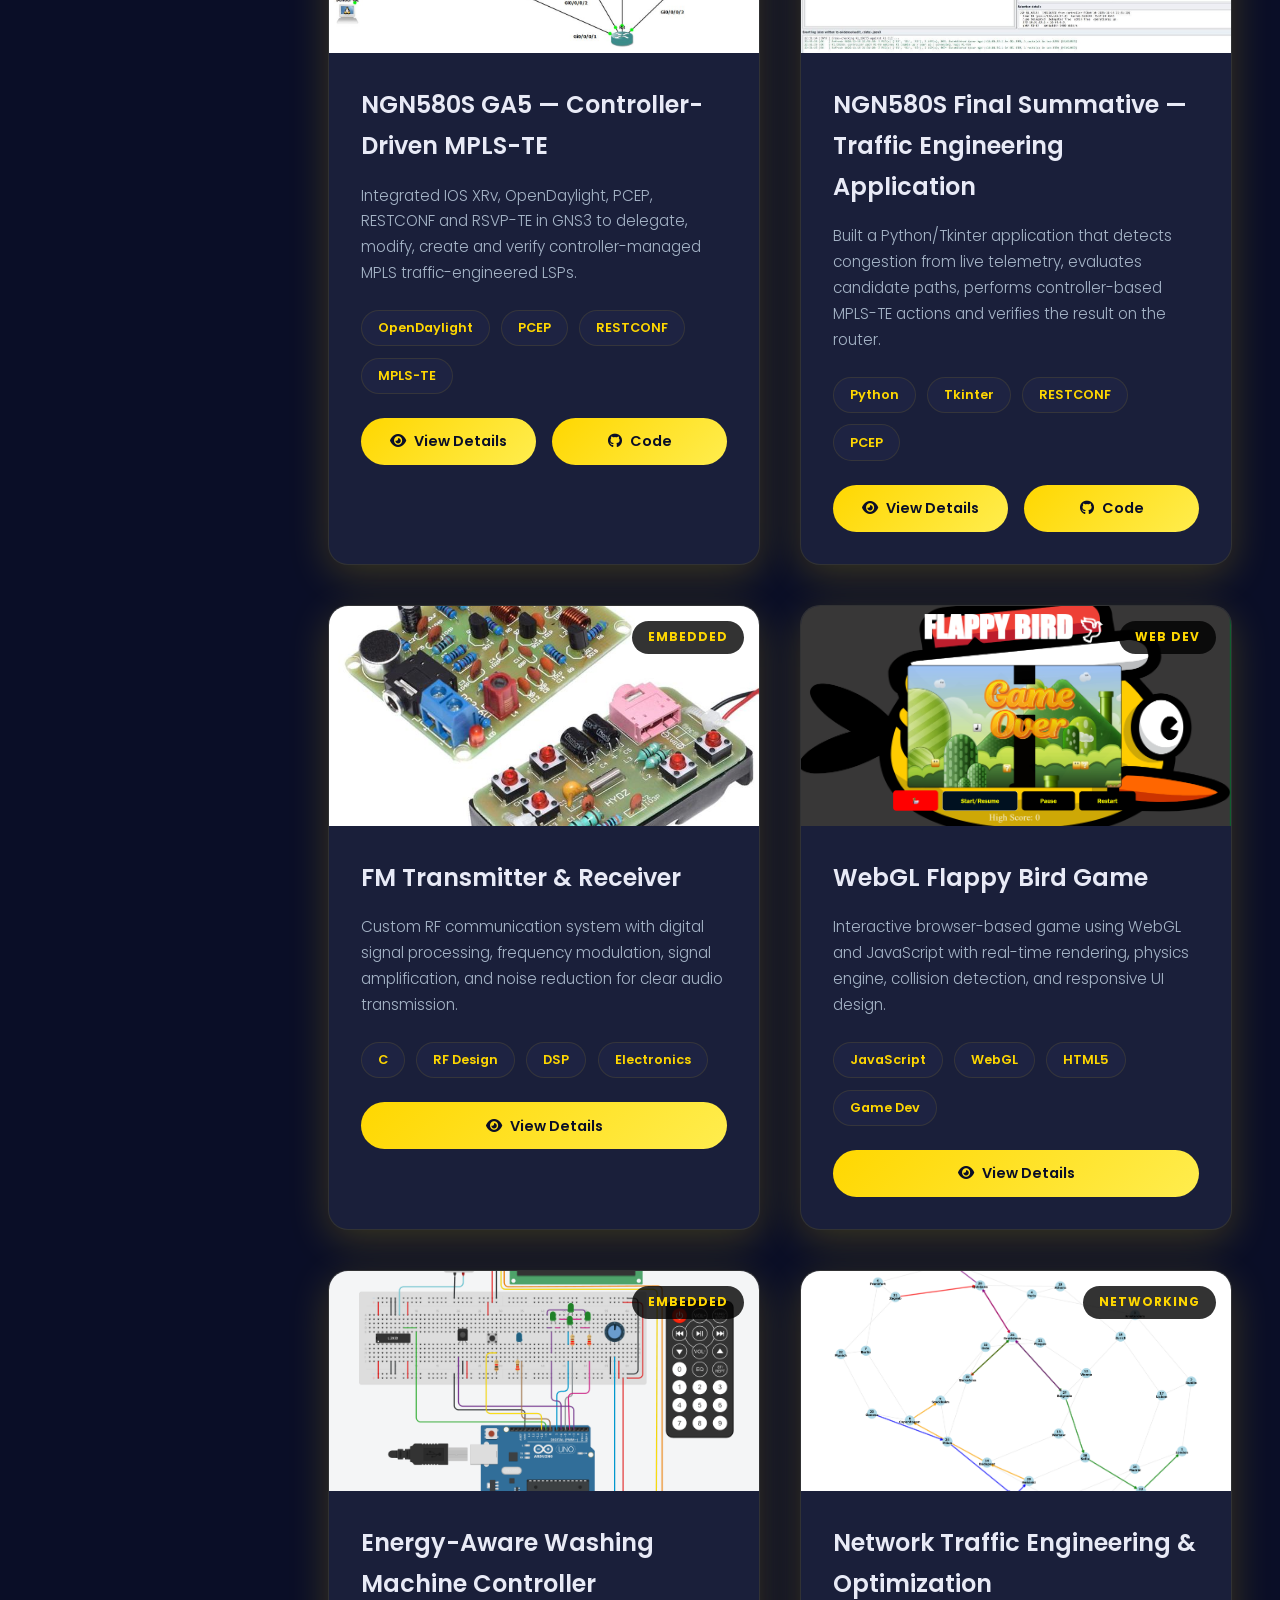
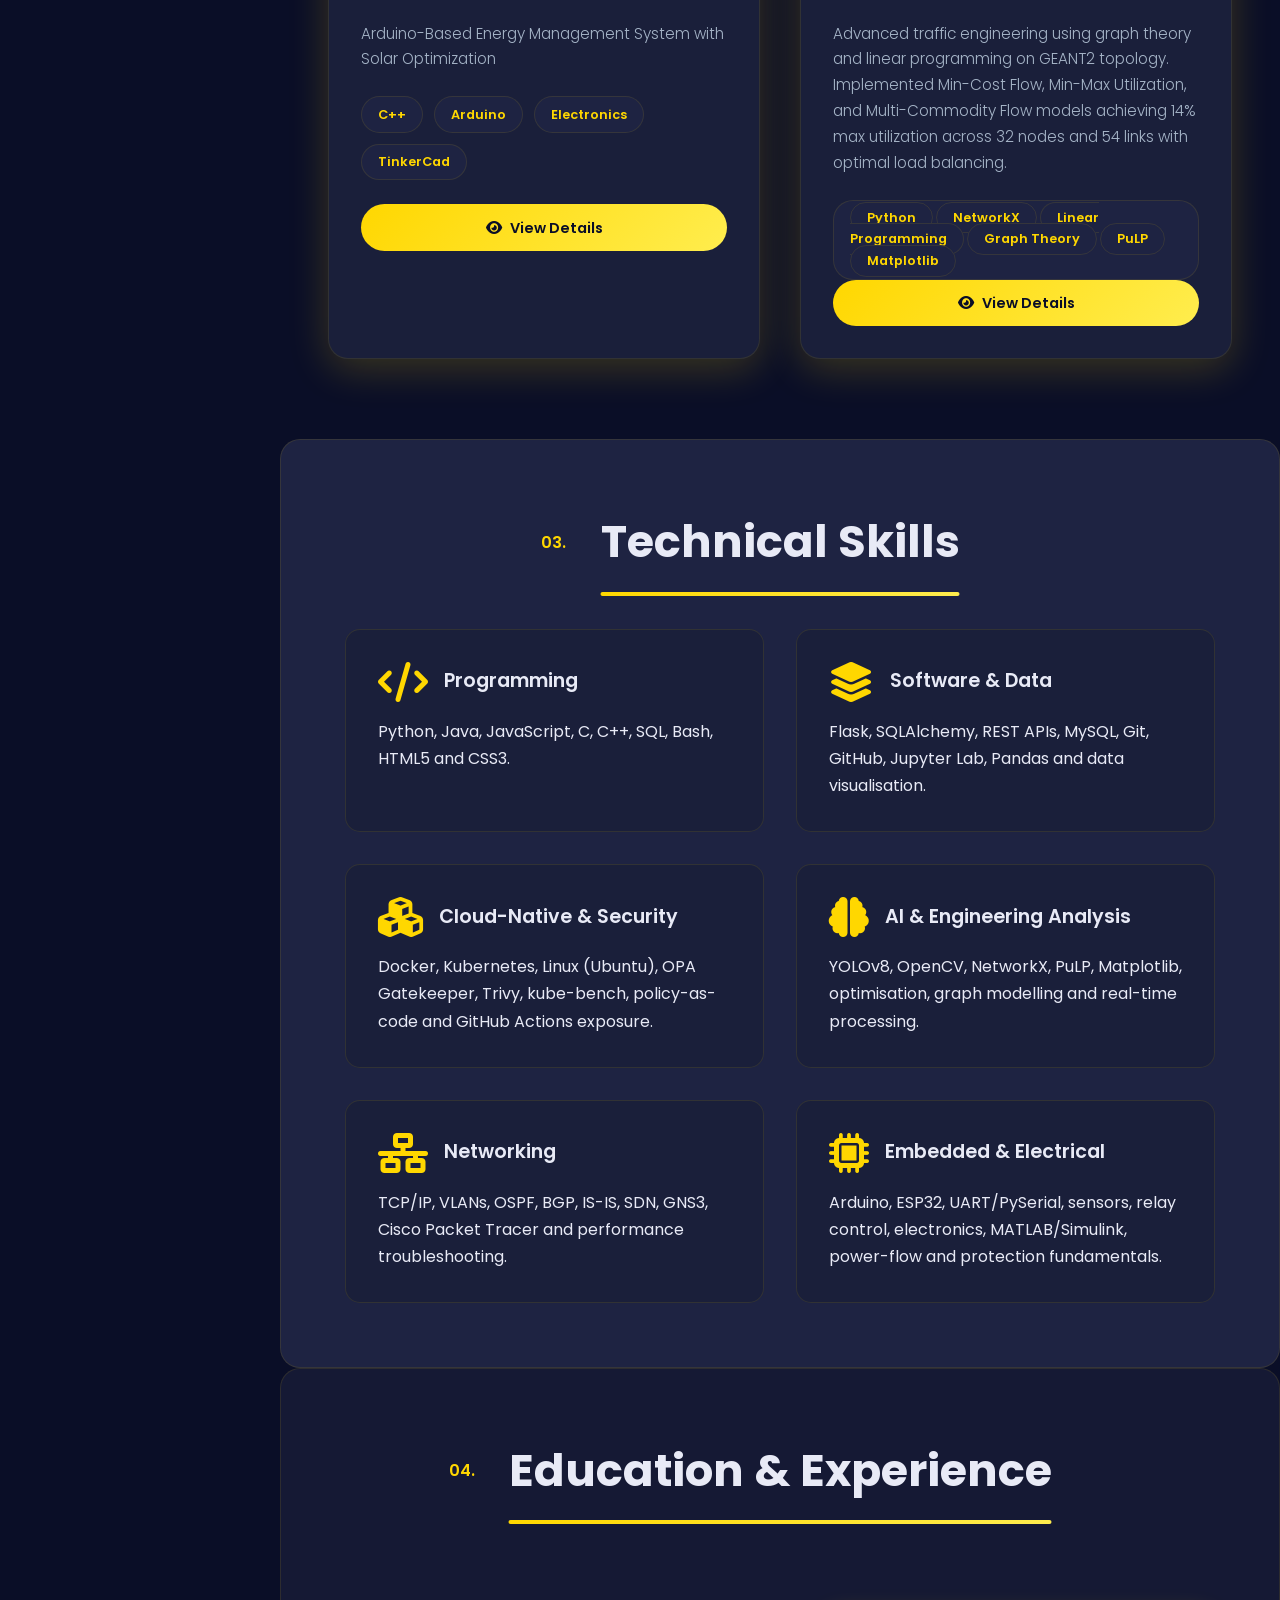
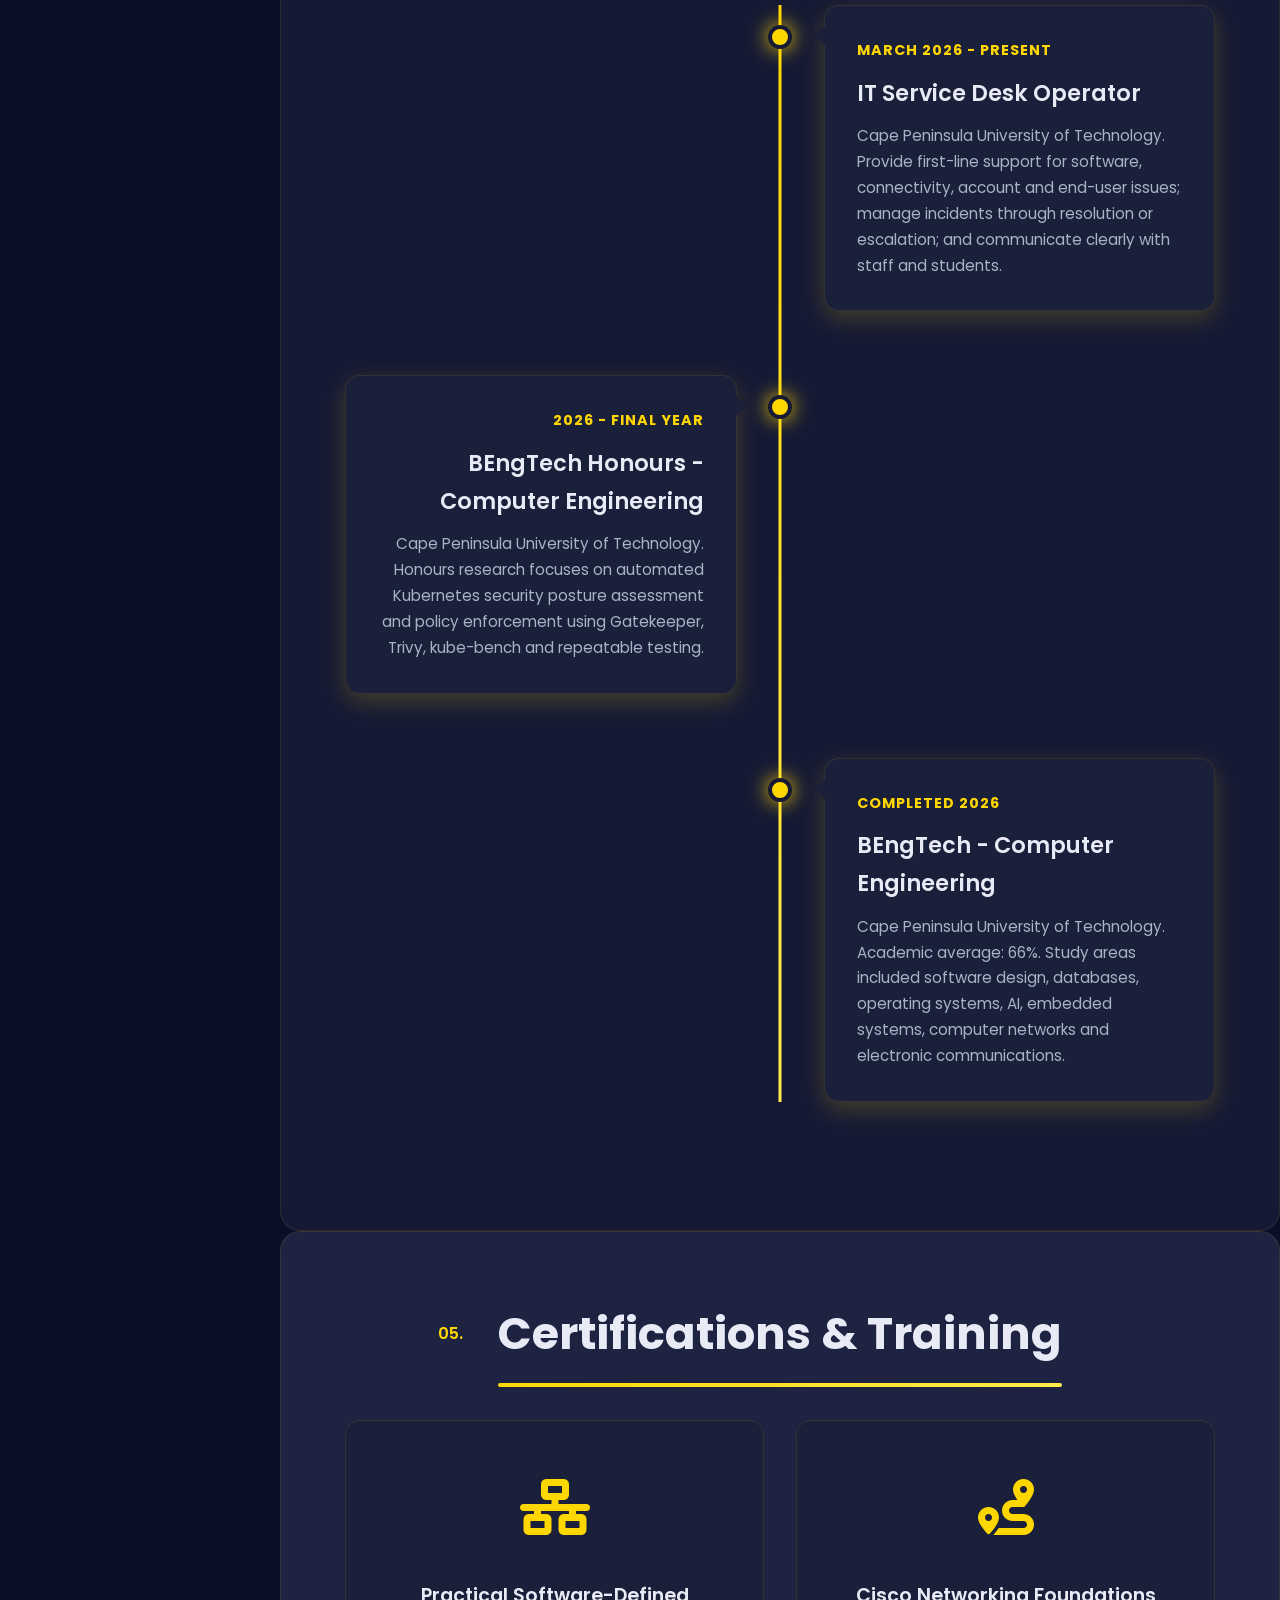
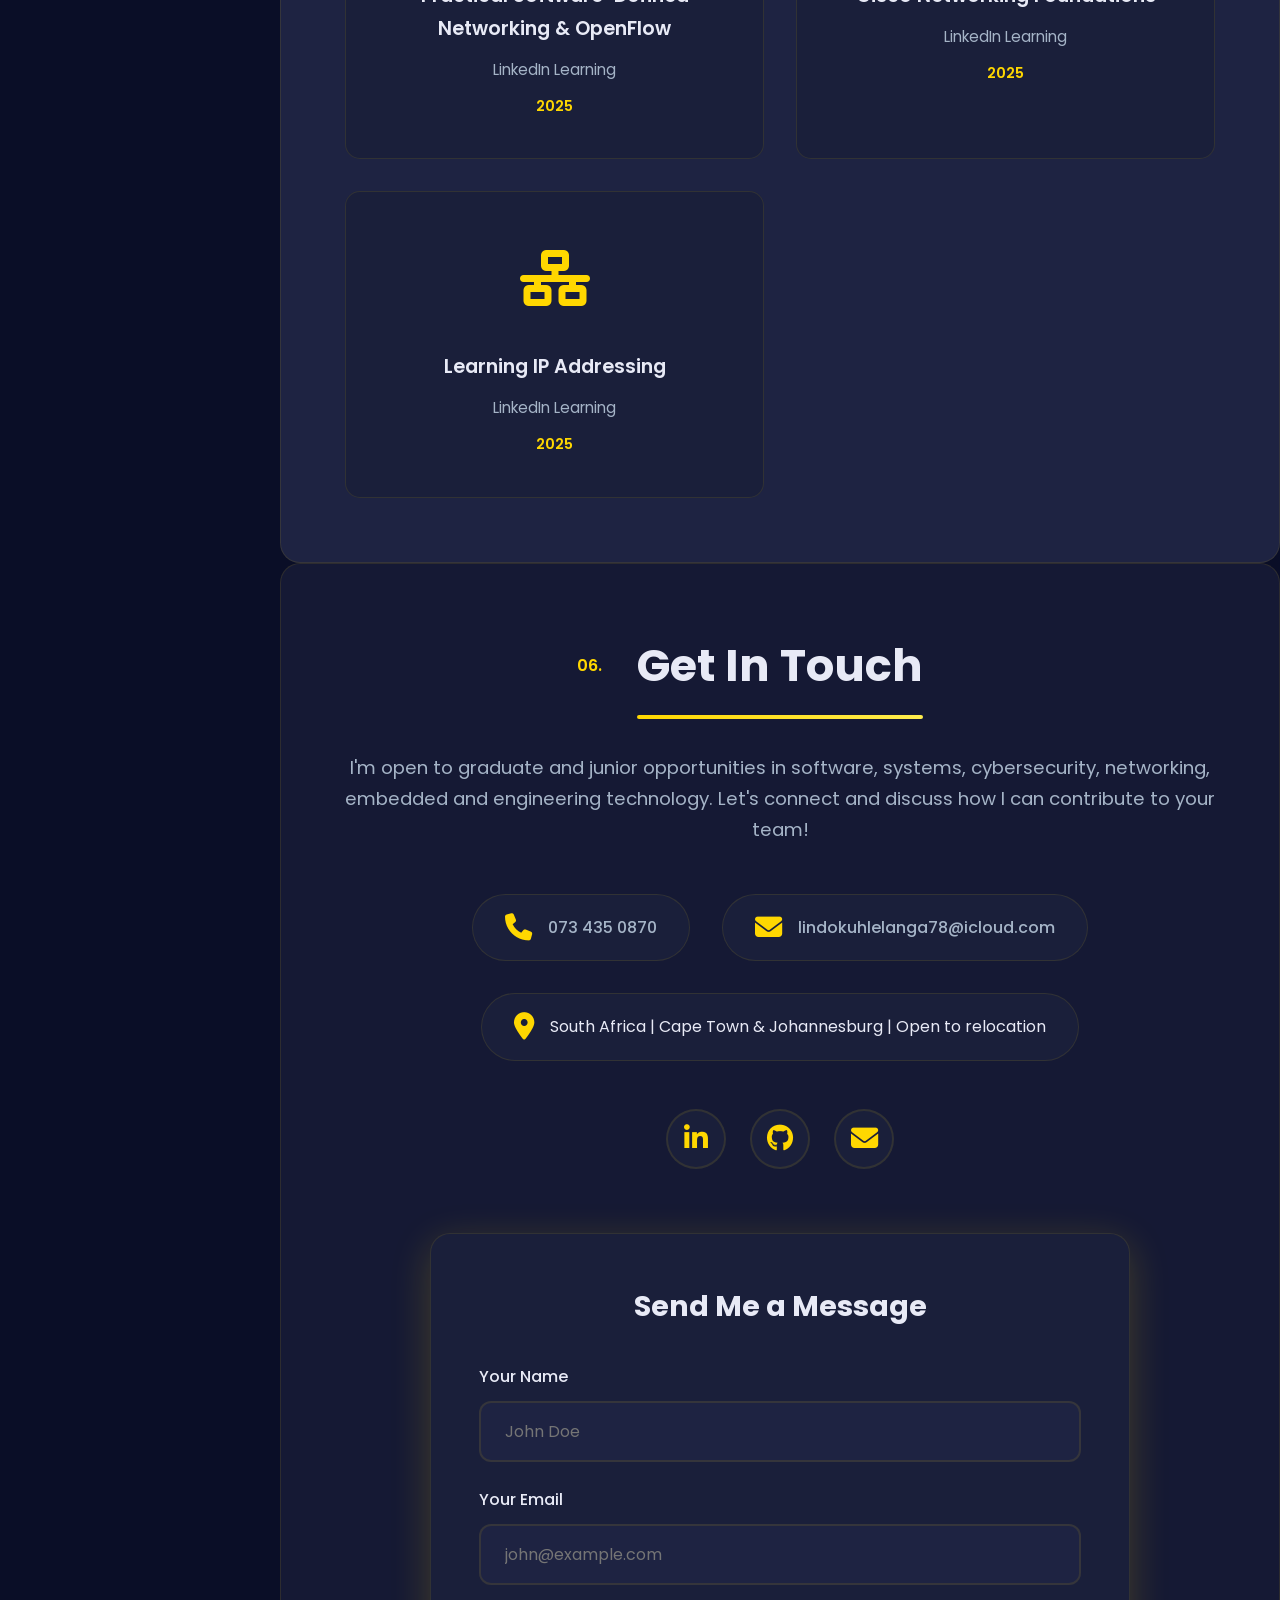
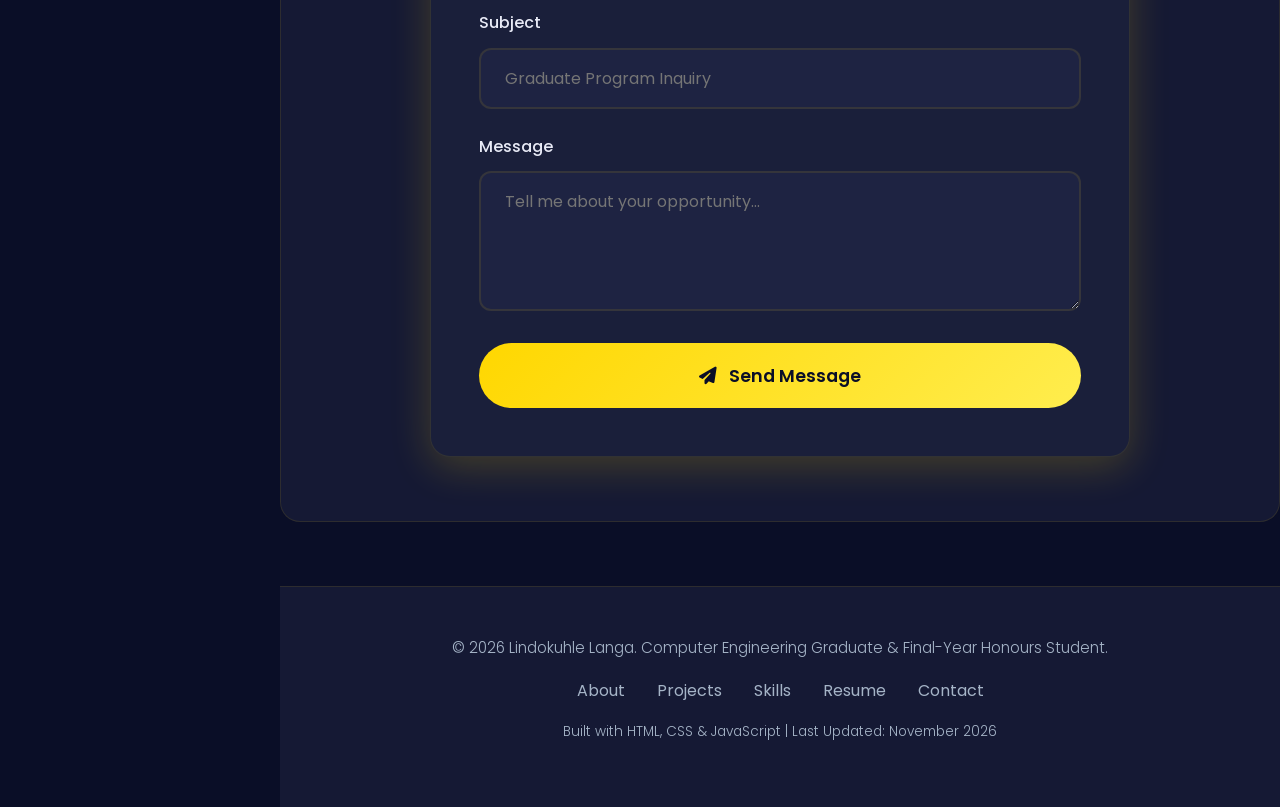
==== commit addefc27: "Prepare smart power portfolio for high-resolution reconstruction and authentic demonstration media" ====
--- a/index.html
+++ b/index.html
@@ -223,7 +223,8 @@
           <!-- Project: AI Smart Power Management -->
           <div class="project" data-category="embedded ai electrical" data-project="smart-power">
             <div class="project-image">
-              <img src="images/projects/smart-power/prototype.jpg" alt="ESP32 smart power prototype with LCD, relays and status LEDs" loading="lazy">
+              <img src="images/projects/smart-power/prototype.jpg" alt="Original smart power prototype" loading="lazy" data-smart-power-reconstruction>
+              <span data-smart-power-reconstruction-label style="display:none;position:absolute;bottom:8px;left:8px;background:#17192b;color:white;padding:4px 8px;border-radius:4px;font-size:0.75rem;">AI-assisted reconstruction</span>
               <span class="project-category">Embedded / AI</span>
             </div>
             <div class="project-content">
@@ -1466,8 +1467,9 @@
         </div>
 
         <div class="project-detail-image">
-          <img src="images/projects/smart-power/prototype.jpg" alt="ESP32 smart power prototype with LCD, relay module and status LEDs">
-        </div>
+          <img src="images/projects/smart-power/prototype.jpg" alt="Original smart power prototype" data-smart-power-reconstruction>
+        </div>
+        <p data-smart-power-reconstruction-label style="display:none;margin:0.75rem 0 1.5rem;color:var(--text-secondary);font-size:0.9rem;">AI-assisted reconstruction from the prototype photographs and videos. For presentation only; original evidence is shown below.</p>
 
         <div class="project-detail-content">
           <div class="detail-main">
@@ -1503,7 +1505,15 @@
             </p>
 
             <div class="project-gallery">
-              <h2>Prototype and Results</h2>
+              <h2>Original Prototype Photographs</h2>
+              <div class="gallery-grid" id="smartPowerOriginals">
+                <div class="gallery-item"><a href="images/projects/smart-power/prototype.jpg" target="_blank" rel="noopener"><img src="images/projects/smart-power/prototype.jpg" alt="Original prototype photograph" loading="lazy"></a></div>
+              </div>
+              <div id="smartPowerVideos" style="display:none;margin-top:1.5rem;">
+                <h2>Original Demonstration Videos</h2>
+                <div id="smartPowerVideoList"></div>
+              </div>
+              <h2 style="margin-top:1.5rem;">Prototype and Results</h2>
               <div class="gallery-grid">
                 <div class="gallery-item"><a href="images/projects/smart-power/schematic.jpg" target="_blank" rel="noopener" title="Open full size"><img src="images/projects/smart-power/schematic.jpg" alt="Low-voltage schematic: ESP32, sensors, relays, LCD and MQTT link" loading="lazy"></a></div>
                 <div class="gallery-item"><a href="images/projects/smart-power/prototype-700w.jpg" target="_blank" rel="noopener" title="Open full size"><img src="images/projects/smart-power/prototype-700w.jpg" alt="At 700 W demand the low-priority loads are switched off" loading="lazy"></a></div>
@@ -2603,6 +2613,68 @@
     console.log('%c💼 Available for Graduate Programs & Opportunities', 'color: #10b981; font-size: 14px; font-weight: bold;');
   </script>
 
+<script>
+(function () {
+  const base = 'images/projects/smart-power/';
+  const reconstruction = new Image();
+  reconstruction.onload = function () {
+    document.querySelectorAll('[data-smart-power-reconstruction]').forEach(function (img) {
+      img.src = reconstruction.src;
+      img.alt = 'AI-assisted visual reconstruction of the smart power prototype';
+    });
+    document.querySelectorAll('[data-smart-power-reconstruction-label]').forEach(function (label) {
+      label.style.display = 'block';
+    });
+  };
+  reconstruction.src = base + 'prototype-reconstruction.jpg';
+
+  const gallery = document.getElementById('smartPowerOriginals');
+  const photos = Array.from({length:6}, function (_, i) {
+    return new Promise(function (resolve) {
+      const name = 'original-' + String(i + 1).padStart(2,'0') + '.jpg';
+      const photo = new Image();
+      photo.onload = function () { resolve({name:name, index:i+1}); };
+      photo.onerror = function () { resolve(null); };
+      photo.src = base + name;
+    });
+  });
+  Promise.all(photos).then(function (items) {
+    items.filter(Boolean).forEach(function (item) {
+      const cell = document.createElement('div');
+      cell.className = 'gallery-item';
+      const link = document.createElement('a');
+      link.href = base + item.name;
+      link.target = '_blank';
+      link.rel = 'noopener';
+      const img = document.createElement('img');
+      img.src = link.href;
+      img.alt = 'Original smart power prototype photograph ' + item.index;
+      img.loading = 'lazy';
+      link.appendChild(img);
+      cell.appendChild(link);
+      gallery.appendChild(cell);
+    });
+  });
+  const videos = ['demo-01.mp4','demo-02.mp4'];
+  Promise.all(videos.map(function (name) {
+    return fetch(base + name, {method:'HEAD'}).then(function (r) {
+      return r.ok && (r.headers.get('Content-Type') || '').includes('video/') ? name : null;
+    }).catch(function () { return null; });
+  })).then(function (items) {
+    const list = document.getElementById('smartPowerVideoList');
+    items.filter(Boolean).forEach(function (name) {
+      const video = document.createElement('video');
+      video.controls = true;
+      video.preload = 'metadata';
+      video.playsInline = true;
+      video.src = base + name;
+      video.style.cssText = 'width:100%;max-height:560px;object-fit:contain;background:#111;border-radius:12px;margin-bottom:1rem;';
+      list.appendChild(video);
+    });
+    if (list.children.length) document.getElementById('smartPowerVideos').style.display = 'block';
+  });
+})();
+</script>
 </body>
 </html>
 
